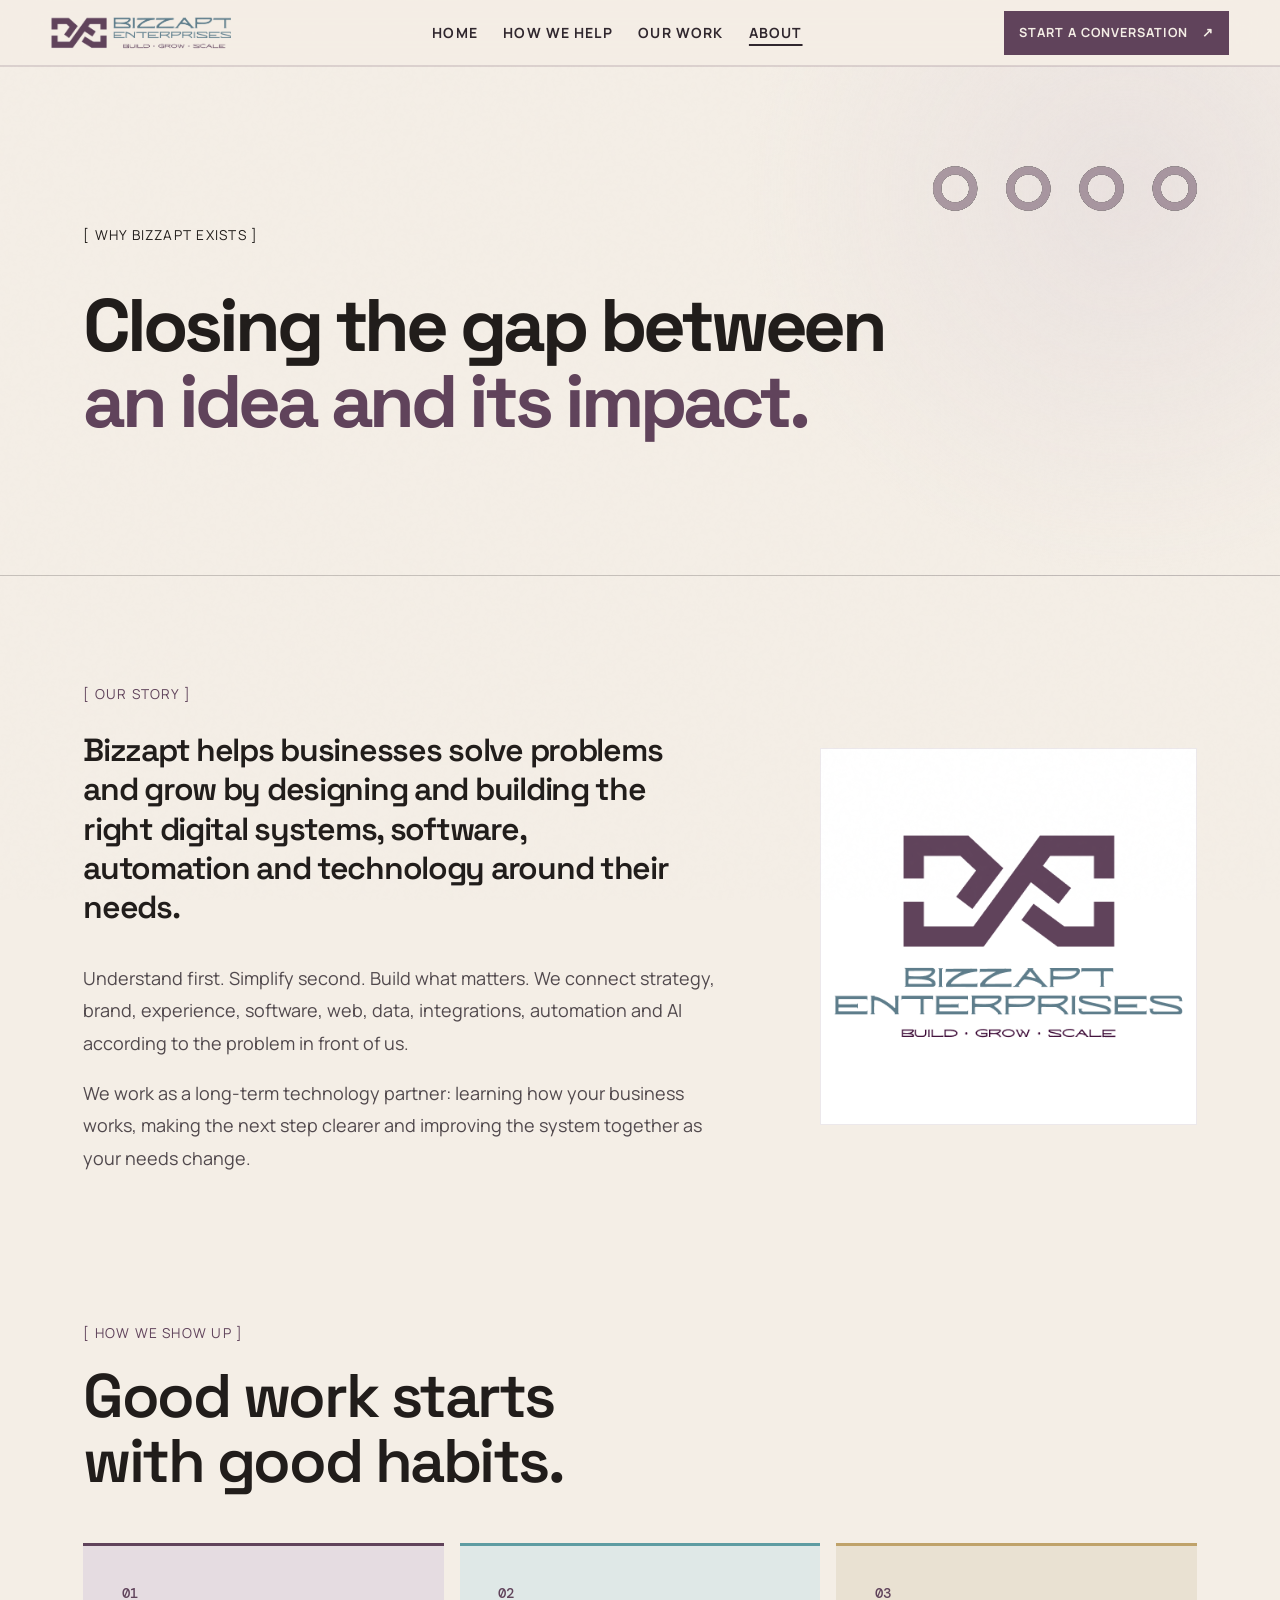
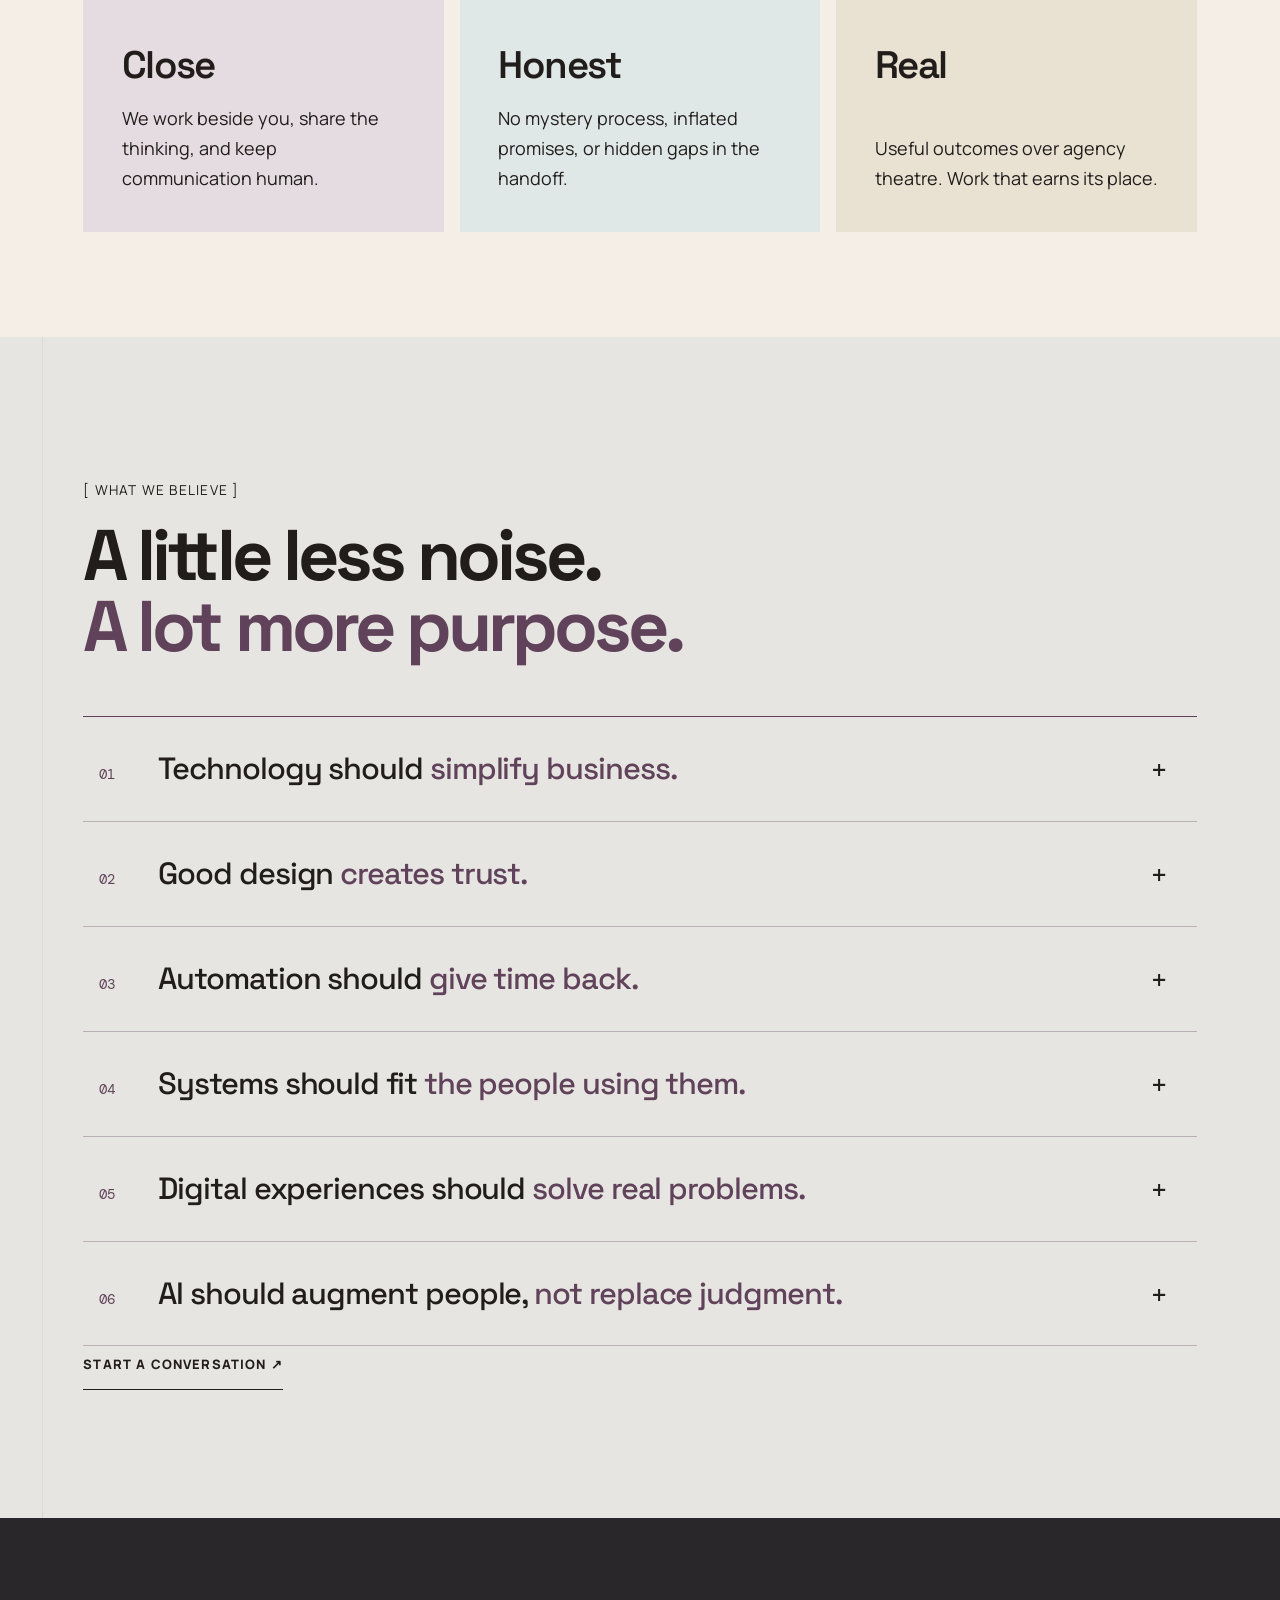
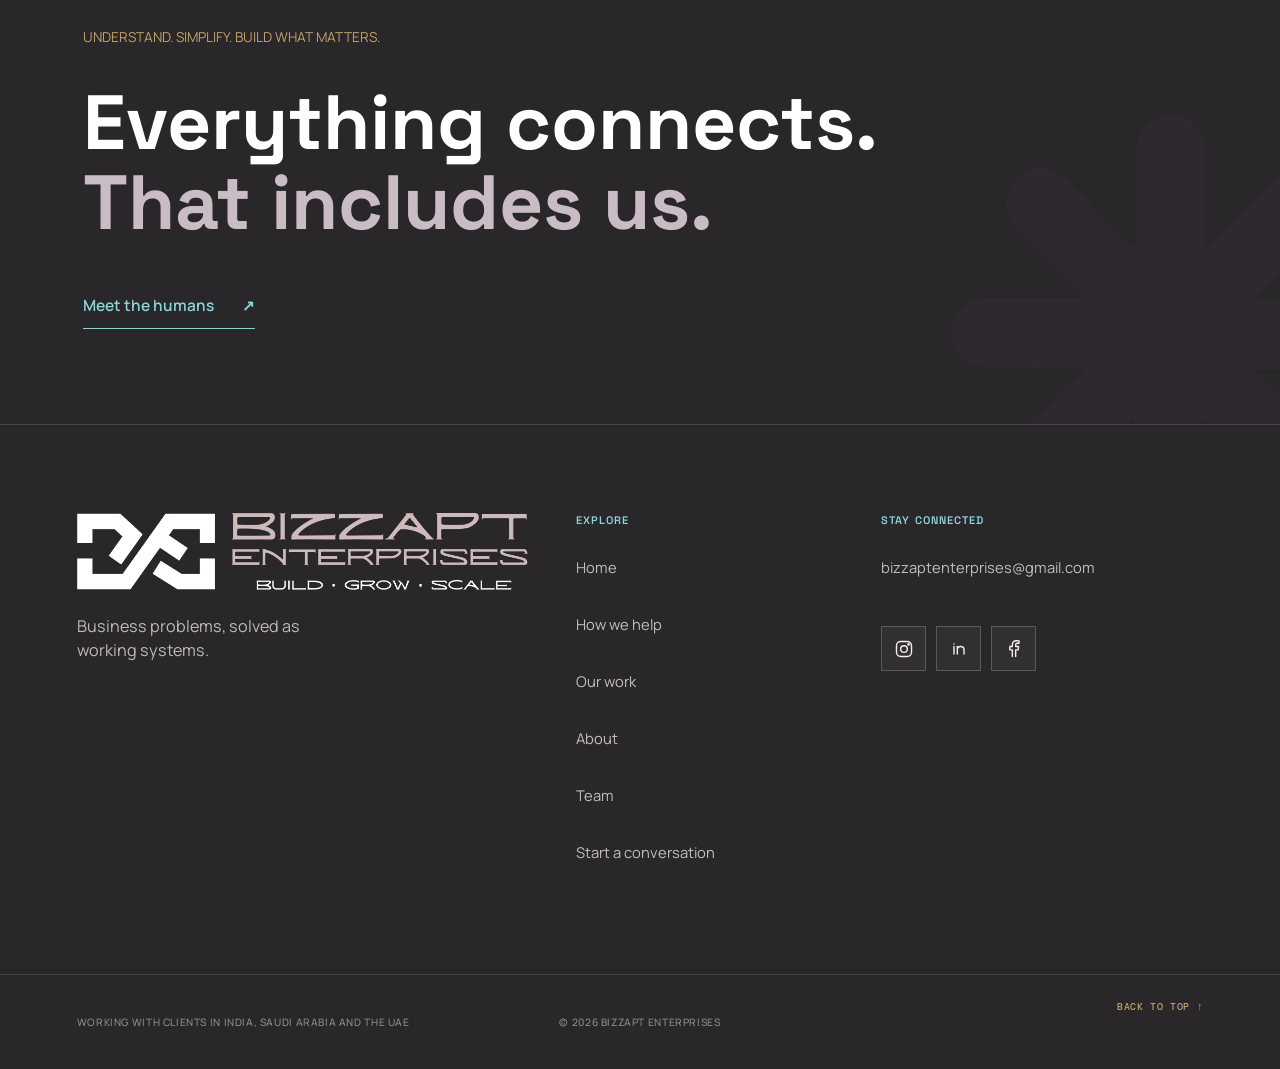
==== about.html @ 7d610899 "Update shared navigation footer and brand metadata" ====
<!DOCTYPE html>

<html lang="en">
<head>
<meta charset="utf-8"/>
<meta content="width=device-width, initial-scale=1" name="viewport"/>
<meta content="Learn why Bizzapt combines strategy, design, technology, and data to help ambitious businesses grow." name="description"/>
<meta content="#f4eee6" name="theme-color"/>
<title>About — Bizzapt</title>
<link href="assets/logo.svg" media="(prefers-color-scheme: light)" rel="icon" type="image/svg+xml"/>
<link href="assets/favicon-dark.png" media="(prefers-color-scheme: dark)" rel="icon" type="image/png"/>
<link href="https://fonts.googleapis.com" rel="preconnect"/>
<link crossorigin="" href="https://fonts.gstatic.com" rel="preconnect"/>
<link href="https://fonts.googleapis.com/css2?family=DM+Mono:wght@400;500&amp;family=Manrope:wght@400;500;600;700;800&amp;family=Space+Grotesk:wght@400;500;600;700&amp;display=swap" rel="stylesheet"/>
<link href="styles.css" rel="stylesheet"/>
<link href="connections.css?v=logo-spin-10" rel="stylesheet"/><meta content="Bizzapt" property="og:site_name"/><meta content="website" property="og:type"/><meta content="About — Bizzapt" property="og:title"/><meta content="Learn why Bizzapt combines strategy, design, technology, and data to help ambitious businesses grow." property="og:description"/><meta content="https://bizzapt-web.vercel.app/assets/bizzapt-social.png" property="og:image"/>
<meta content="1733" property="og:image:width"/>
<meta content="907" property="og:image:height"/>
<meta content="Bizzapt. Understand first. Simplify second. Build what matters." property="og:image:alt"/>
<meta content="summary_large_image" name="twitter:card"/>
<meta content="About — Bizzapt" name="twitter:title"/>
<meta content="Learn why Bizzapt combines strategy, design, technology, and data to help ambitious businesses grow." name="twitter:description"/>
<meta content="https://bizzapt-web.vercel.app/assets/bizzapt-social.png" name="twitter:image"/>
<link href="typography.css?v=1" rel="stylesheet"/><link rel="preload" as="image" href="assets/brand-logo-dark.png"/><link href="spacing.css?v=1" rel="stylesheet"/><link href="readability.css?v=1" rel="stylesheet"/><link href="about-refresh.css?v=3" rel="stylesheet"/></head>
<body class="inner-page connected-site"><a class="skip-link" href="#main-content">Skip to main content</a>
<div aria-hidden="true" class="noise"></div>
<header class="site-header">
<a aria-label="Bizzapt home" class="brand" href="index.html"><img alt="Bizzapt" class="brand-lockup" data-logo-light="assets/brand-logo-light-v2.png" data-logo-dark="assets/brand-logo-dark.png" decoding="async" height="90" src="assets/brand-logo-light-v2.png" width="525"/></a>
<button aria-controls="primary-navigation" aria-expanded="false" aria-label="Open navigation" class="menu-toggle" type="button">
      MENU
    </button>
<nav aria-label="Primary navigation" class="desktop-nav" id="primary-navigation">
<a href="index.html">Home</a><a href="services.html">How we help</a><a href="projects.html">Our work</a><a aria-current="page" class="active" href="about.html">About</a>
</nav>
<a class="nav-cta" href="index.html#contact">Start a conversation <span aria-hidden="true">↗</span></a>
</header>
<main id="main-content" tabindex="-1">
<section aria-labelledby="about-title" class="about-intro">
<p class="section-tag">[ WHY BIZZAPT EXISTS ]</p>
<h1 id="about-title">Closing the gap between<br/><em>an idea and its impact.</em></h1>
</section>
<section aria-label="Our story" class="about-story">
<div>
<p class="section-tag">[ OUR STORY ]</p>
<p class="lead">Bizzapt helps businesses solve problems and grow by designing and building the right digital systems, software, automation and technology around their needs.</p>
<p>Understand first. Simplify second. Build what matters. We connect strategy, brand, experience, software, web, data, integrations, automation and AI according to the problem in front of us.</p>
<p>We work as a long-term technology partner: learning how your business works, making the next step clearer and improving the system together as your needs change.</p>
</div>
<aside class="about-brand-card" aria-label="Bizzapt Enterprises brand">
<img alt="Bizzapt" decoding="async" height="500" loading="lazy" src="assets/about-full-logo-light.png" width="500"/>
</aside>
</section>
<section aria-labelledby="about-values-title" class="values-grid">
<header class="about-values-heading"><p class="section-tag">[ HOW WE SHOW UP ]</p><h2 id="about-values-title">Good work starts<br/>with good habits.</h2></header>
<article>
<span>01</span>
<h2>Close</h2>
<p>We work beside you, share the thinking, and keep communication human.</p>
</article>
<article>
<span>02</span>
<h2>Honest</h2>
<p>No mystery process, inflated promises, or hidden gaps in the handoff.</p>
</article>
<article>
<span>03</span>
<h2>Real</h2>
<p>Useful outcomes over agency theatre. Work that earns its place.</p>
</article>
</section>
<section aria-labelledby="philosophy-title" class="connected-section philosophy"><header><p class="section-tag">[ WHAT WE BELIEVE ]</p><h2 id="philosophy-title">A little less noise.<br/><em>A lot more purpose.</em></h2></header><div class="belief-list"><details class="belief"><summary><span>01</span><h3>Technology should <em>simplify business.</em></h3><b aria-hidden="true">+</b></summary><p>If it adds complexity without value, we question it.</p></details><details class="belief"><summary><span>02</span><h3>Good design <em>creates trust.</em></h3><b aria-hidden="true">+</b></summary><p>Clarity and care should show up wherever people meet your business.</p></details><details class="belief"><summary><span>03</span><h3>Automation should <em>give time back.</em></h3><b aria-hidden="true">+</b></summary><p>Remove repetitive work so people can focus on the work that needs them.</p></details><details class="belief"><summary><span>04</span><h3>Systems should fit <em>the people using them.</em></h3><b aria-hidden="true">+</b></summary><p>Build around the business, its constraints and how the team actually works.</p></details><details class="belief"><summary><span>05</span><h3>Digital experiences should <em>solve real problems.</em></h3><b aria-hidden="true">+</b></summary><p>Every screen and interaction needs a useful reason to exist.</p></details><details class="belief"><summary><span>06</span><h3>AI should augment people, <em>not replace judgment.</em></h3><b aria-hidden="true">+</b></summary><p>Use it where it helps, with clear boundaries and human oversight.</p></details></div><a class="text-link" href="index.html#contact">START A CONVERSATION ↗</a></section>
<section aria-labelledby="manifesto-title" class="about-manifesto" id="team">
<p>UNDERSTAND. SIMPLIFY. BUILD WHAT MATTERS.</p>
<h2 id="manifesto-title">Everything connects.<br/><em>That includes us.</em></h2>
<a href="team.html">Meet the humans <span aria-hidden="true">↗</span></a>
</section>
</main>
<footer class="site-footer">
<div class="footer-main">
<div class="footer-brand-block"><a aria-label="Bizzapt home" class="footer-logo" href="index.html"><img alt="Bizzapt" decoding="async" loading="lazy" src="assets/brand-logo-dark.png"/></a><p>Business problems, solved as working systems.</p></div>
<div class="footer-column"><h2>Explore</h2><a href="index.html">Home</a><a href="services.html">How we help</a><a href="projects.html">Our work</a><a href="about.html">About</a><a href="about.html#team">Team</a><a href="index.html#contact">Start a conversation</a></div>
<div class="footer-connect"><h2>Stay connected</h2><!-- TODO: Replace Gmail with the Bizzapt domain email when supplied. --><a class="footer-email" href="mailto:bizzaptenterprises@gmail.com">bizzaptenterprises@gmail.com</a><div aria-label="Bizzapt social profiles" class="social-links">
<a aria-label="Bizzapt on Instagram" href="https://www.instagram.com/bizzaptenterprises/" rel="noopener noreferrer" target="_blank"><svg viewBox="0 0 24 24"><rect height="18" rx="5" width="18" x="3" y="3"></rect><circle cx="12" cy="12" r="4"></circle><circle cx="17.5" cy="6.5" r=".8"></circle></svg></a>
<a aria-label="Bizzapt on LinkedIn" href="https://www.linkedin.com/in/bizzapt-enterprises" rel="noopener noreferrer" target="_blank"><svg viewBox="0 0 24 24"><path d="M6 9v9M6 6v.01M10 18v-5a4 4 0 0 1 8 0v5M10 9v9"></path></svg></a>
<a aria-label="Bizzapt on Facebook" href="https://www.facebook.com/profile.php?id=61592254697537" rel="noopener noreferrer" target="_blank"><svg viewBox="0 0 24 24"><path d="M14 21v-8h3l.5-4H14V7c0-1.2.4-2 2-2h2V2.3c-.7-.2-1.7-.3-3-.3-3 0-5 1.8-5 5v2H7v4h3v8"></path></svg></a>
</div></div>
</div>
<div class="footer-bottom"><p>Working with clients in India, Saudi Arabia and the UAE</p><p>© <span class="current-year">2026</span> Bizzapt Enterprises</p><a href="#main-content">BACK TO TOP ↑</a></div>
</footer>
<script src="script.js?v=editorial-2" type="module"></script>
<script src="connections.js" type="module"></script><script src="nav-glass.mjs?v=2" type="module"></script></body>
</html>
---- styles.css ----
:root{--ink:#211d1b;--paper:#f4eee6;--plum:#60435b;--rose:#c5b2b2;--blue:#5e7d8b;--acid:#d7e762;--orange:#e8653d;--line:rgba(33,29,27,.22);--display:'Playfair Display',Georgia,serif;--sans:'Manrope',Arial,sans-serif;--mono:'DM Mono',monospace}
*{box-sizing:border-box}html{scroll-behavior:smooth}body{margin:0;background:var(--paper);color:var(--ink);font-family:var(--sans);overflow-x:hidden}.noise{position:fixed;inset:0;z-index:99;pointer-events:none;opacity:.045;background-image:url("data:image/svg+xml,%3Csvg viewBox='0 0 180 180' xmlns='http://www.w3.org/2000/svg'%3E%3Cfilter id='n'%3E%3CfeTurbulence type='fractalNoise' baseFrequency='.8' numOctaves='3' stitchTiles='stitch'/%3E%3C/filter%3E%3Crect width='100%25' height='100%25' filter='url(%23n)' opacity='.65'/%3E%3C/svg%3E")}.site-header{height:82px;padding:0 clamp(20px,4vw,64px);display:flex;align-items:center;justify-content:space-between;border-bottom:1px solid var(--line);position:relative;z-index:20}.brand{display:flex;align-items:center;gap:11px;color:var(--ink);text-decoration:none;font-weight:800;letter-spacing:.12em;font-size:.78rem}.brand img{width:50px;height:34px;object-fit:contain}.desktop-nav{display:flex;gap:30px}.desktop-nav a{color:var(--ink);text-decoration:none;font-size:.78rem;font-weight:700;text-transform:uppercase;letter-spacing:.08em}.desktop-nav a:hover{text-decoration:underline;text-underline-offset:5px}.nav-cta{color:var(--paper);background:var(--ink);padding:12px 16px;text-decoration:none;text-transform:uppercase;font-size:.7rem;letter-spacing:.08em;font-weight:700}.nav-cta span{margin-left:14px}.hero{padding:clamp(52px,7vw,100px) clamp(20px,4vw,64px) clamp(64px,8vw,120px)}.hero-intro{display:grid;grid-template-columns:1.45fr .55fr;align-items:end;gap:40px;margin-bottom:52px}.kicker,.section-tag{font-family:var(--mono);font-size:.68rem;letter-spacing:.09em;text-transform:uppercase}.kicker{grid-column:1/-1;margin:0 0 -14px}.kicker span{display:inline-block;width:7px;height:7px;background:var(--orange);border-radius:50%;margin-right:8px}.hero h1,.section-head h2,.manifesto h2,.process h2,.contact h2{font-family:var(--display);font-size:clamp(3.7rem,8.3vw,9rem);line-height:.82;letter-spacing:-.055em;margin:0;font-weight:700}.hero h1 em,.section-head h2 em,.manifesto h2 em,.process h2 em,.contact h2 em{font-weight:700;color:var(--plum)}.hero-copy{max-width:410px;padding-bottom:5px}.hero-copy p{font-size:clamp(.95rem,1.25vw,1.15rem);line-height:1.65;margin:0 0 20px}.text-link{color:var(--ink);font-weight:800;text-transform:uppercase;letter-spacing:.09em;font-size:.72rem;text-decoration:none;border-bottom:1px solid;padding-bottom:6px}.text-link span{margin-left:14px}.collage-wrap{position:relative}.tap-note{text-align:right;font-family:var(--mono);font-size:.68rem;text-transform:uppercase;margin:0 0 10px}.tap-note span{margin-left:8px}.collage{position:relative;height:min(57vw,720px);min-height:520px;display:grid;grid-template-columns:repeat(3,1fr);grid-template-rows:repeat(2,1fr);gap:12px;perspective:1600px}.flip-card{appearance:none;border:0;padding:0;background:transparent;cursor:pointer;perspective:1300px;min-width:0}.flip-inner{display:block;position:relative;width:100%;height:100%;transform-style:preserve-3d;transition:transform .72s cubic-bezier(.2,.75,.2,1)}.flip-card.is-flipped .flip-inner{transform:rotateY(180deg)}.face{position:absolute;inset:0;backface-visibility:hidden;overflow:hidden;padding:clamp(18px,2vw,32px);display:flex;flex-direction:column;text-align:left;color:var(--paper);border-radius:3px}.front small,.back small{font-family:var(--mono);font-size:.67rem;letter-spacing:.1em}.front b{font-size:clamp(1.25rem,2.6vw,3rem);line-height:.92;letter-spacing:-.055em;margin-top:auto}.front i{font-family:var(--display);font-size:clamp(2rem,4vw,5rem);font-style:normal;position:absolute;right:8%;top:8%}.back{transform:rotateY(180deg);justify-content:flex-end;gap:14px;background:var(--ink)!important}.back strong{font-family:var(--display);font-size:clamp(1.45rem,2.4vw,2.8rem);line-height:1.05}.back span{font-family:var(--mono);font-size:.66rem;text-transform:uppercase;opacity:.7}.tile-one .front{background:var(--plum)}.tile-two .front{background:var(--orange);color:#211d1b}.tile-three .front{background:var(--blue)}.tile-four .front{background:var(--rose);color:#211d1b}.tile-five .front{background:var(--acid);color:#211d1b}.tile-six .front{background:#272622}.tile-one{clip-path:polygon(0 0,96% 4%,100% 92%,5% 100%)}.tile-two{clip-path:polygon(4% 3%,100% 0,95% 100%,0 93%)}.tile-three{clip-path:polygon(0 6%,96% 0,100% 100%,4% 94%)}.tile-four{clip-path:polygon(3% 0,100% 5%,94% 95%,0 100%)}.tile-five{clip-path:polygon(0 5%,95% 0,100% 93%,5% 100%)}.tile-six{clip-path:polygon(5% 0,100% 4%,95% 100%,0 94%)}.flip-card:focus-visible{outline:4px solid var(--ink);outline-offset:5px}.hero-mark{position:absolute;z-index:4;left:50%;top:50%;transform:translate(-50%,-50%) rotate(-2deg);width:42%;height:33%;background:var(--paper);display:grid;place-items:center;pointer-events:none;clip-path:polygon(3% 7%,96% 0,100% 90%,0 100%);box-shadow:0 12px 0 rgba(33,29,27,.12)}.hero-mark img{width:72%;height:72%;object-fit:contain;filter:drop-shadow(0 7px 0 rgba(96,67,91,.14))}.ticker{background:var(--plum);color:var(--paper);padding:14px 0;overflow:hidden;transform:rotate(-1.3deg) scale(1.02);position:relative;z-index:5}.ticker-track{display:flex;width:max-content;animation:ticker 25s linear infinite;font-family:var(--mono);font-size:.72rem;letter-spacing:.14em}.ticker-track span{padding-right:1em}@keyframes ticker{to{transform:translateX(-50%)}}.manifesto,.services,.process,.contact{padding:clamp(90px,11vw,170px) clamp(20px,4vw,64px)}.manifesto{display:grid;grid-template-columns:.3fr 1.45fr .5fr;gap:clamp(32px,5vw,90px);align-items:start}.manifesto h2,.section-head h2,.process h2,.contact h2{font-size:clamp(3rem,6.3vw,7rem);line-height:.92}.manifesto>div>p{font-size:clamp(1rem,1.5vw,1.35rem);line-height:1.65;max-width:700px;margin:34px 0 0 12%}.manifesto aside{background:var(--acid);padding:26px;transform:rotate(3deg);box-shadow:8px 8px 0 var(--ink)}.manifesto aside span{font-family:var(--mono);font-size:.62rem}.manifesto aside strong{display:block;font-family:var(--display);font-size:clamp(2rem,3vw,3.5rem);line-height:.9;margin:30px 0}.manifesto aside p{font-size:.8rem;line-height:1.5}.services{background:var(--ink);color:var(--paper)}.section-head{display:grid;grid-template-columns:1fr .38fr;gap:40px;align-items:end;margin-bottom:70px}.section-head h2 em{color:var(--rose)}.section-head>p{line-height:1.7;color:rgba(244,238,230,.72)}.service-list{border-top:1px solid rgba(244,238,230,.3)}.service-list a{display:grid;grid-template-columns:60px 1fr .8fr 40px;gap:24px;align-items:center;color:var(--paper);text-decoration:none;padding:28px 12px;border-bottom:1px solid rgba(244,238,230,.3);transition:background .25s,color .25s,padding .25s}.service-list a:hover{background:var(--acid);color:var(--ink);padding-left:24px}.service-list span,.service-list p{font-family:var(--mono);font-size:.68rem}.service-list h3{font-family:var(--display);font-size:clamp(1.6rem,3vw,3.2rem);margin:0}.service-list p{margin:0;text-transform:uppercase}.service-list b{font-size:1.5rem}.process{display:grid;grid-template-columns:1fr 1fr;gap:8vw}.process ol{list-style:none;margin:0;padding:0;border-top:1px solid var(--line)}.process li{display:grid;grid-template-columns:65px 1fr;gap:20px;padding:28px 0;border-bottom:1px solid var(--line)}.process li>span{font-family:var(--mono);font-size:.7rem}.process h3{font-family:var(--display);font-size:2rem;margin:0 0 6px}.process li p{margin:0;line-height:1.6;max-width:420px}.contact{background:var(--rose);position:relative;overflow:hidden;text-align:center}.contact .section-tag{margin-bottom:28px}.contact h2 em{color:var(--plum)}.contact>p:not(.section-tag){max-width:610px;margin:34px auto;font-size:1.1rem;line-height:1.7}.contact>a{display:inline-flex;gap:30px;align-items:center;color:var(--paper);background:var(--plum);padding:18px 22px;text-decoration:none;font-weight:700;font-size:clamp(.8rem,1.5vw,1.1rem)}.contact-sticker{position:absolute;right:6%;top:18%;background:var(--acid);border-radius:50%;width:130px;height:130px;display:grid;place-items:center;padding:22px;font-family:var(--mono);font-size:.67rem;line-height:1.5;transform:rotate(10deg);box-shadow:5px 7px 0 var(--ink)}.contact-sticker span{font-size:1.3rem}footer{padding:34px clamp(20px,4vw,64px);display:flex;align-items:center;justify-content:space-between;gap:20px;font-family:var(--mono);font-size:.65rem;text-transform:uppercase}.footer-brand{font-family:var(--sans)}
@media(max-width:850px){.desktop-nav{display:none}.hero-intro{grid-template-columns:1fr}.hero-copy{max-width:570px}.collage{height:830px;grid-template-columns:repeat(2,1fr);grid-template-rows:repeat(3,1fr)}.hero-mark{width:64%;height:21%}.manifesto{grid-template-columns:1fr}.manifesto>div>p{margin-left:0}.manifesto aside{max-width:330px;margin-left:auto}.section-head,.process{grid-template-columns:1fr}.section-head>p{max-width:580px}.contact-sticker{width:100px;height:100px;top:8%;right:-12px}footer{flex-wrap:wrap}}
@media(max-width:520px){.site-header{height:70px}.brand span{display:none}.nav-cta{font-size:.6rem}.hero{padding-top:46px}.hero h1{font-size:clamp(3.2rem,18vw,5rem)}.tap-note{text-align:left}.collage{height:720px;min-height:0;gap:7px}.face{padding:14px}.front b{font-size:1.2rem}.front i{font-size:2rem}.back{gap:8px}.back strong{font-size:1.12rem}.back span{font-size:.52rem}.hero-mark{width:70%;height:18%}.service-list a{grid-template-columns:34px 1fr 24px;gap:10px}.service-list a p{display:none}.manifesto aside{margin:0}.contact>a{font-size:.66rem;gap:12px}.contact-sticker{display:none}footer{align-items:flex-start;flex-direction:column}.footer-brand span{display:inline}}
@media(prefers-reduced-motion:reduce){html{scroll-behavior:auto}.ticker-track{animation:none}.flip-inner{transition:none}}

/* The six fronts are one continuous, exact Bizzapt mark. */
.hero-mark{display:none}
.front{background-color:#fff!important;background-image:url('assets/logo.svg')!important;background-repeat:no-repeat!important;background-size:300% 200%!important;color:transparent!important}
.tile-one .front{background-position:0 0!important}.tile-two .front{background-position:50% 0!important}.tile-three .front{background-position:100% 0!important}.tile-four .front{background-position:0 100%!important}.tile-five .front{background-position:50% 100%!important}.tile-six .front{background-position:100% 100%!important}
@media(max-width:850px){.front{background-size:200% 300%!important}.tile-one .front{background-position:0 0!important}.tile-two .front{background-position:100% 0!important}.tile-three .front{background-position:0 50%!important}.tile-four .front{background-position:100% 50%!important}.tile-five .front{background-position:0 100%!important}.tile-six .front{background-position:100% 100%!important}}

/* Clean, uniform card grid. */
.collage{gap:14px;align-items:stretch}
.flip-card{clip-path:none!important;width:100%;height:100%;border-radius:16px;overflow:hidden;box-shadow:0 8px 24px rgba(33,29,27,.12)}
.flip-inner,.face{border-radius:16px}
.flip-card:hover{transform:translateY(-3px)}
.flip-card{transition:transform .22s ease,box-shadow .22s ease}
.flip-card:hover{box-shadow:0 14px 32px rgba(33,29,27,.17)}
@media(max-width:520px){.collage{gap:9px}.flip-card,.flip-inner,.face{border-radius:10px}}

/* Brand-guideline color stories for the card reveals. */
.back{padding:clamp(20px,2.2vw,36px);justify-content:flex-start!important;gap:0!important}
.back small{display:block;margin-bottom:auto;font-size:clamp(.5rem,.58vw,.62rem);font-weight:500;line-height:1.35}
.back strong{display:block;max-width:94%;font-size:clamp(1.15rem,1.8vw,2.05rem);line-height:1.02;letter-spacing:-.025em}
.back p{max-width:94%;margin:9px 0 14px;font-size:clamp(.63rem,.78vw,.78rem);line-height:1.45}
.back>span:last-child{margin-top:0;font-size:clamp(.48rem,.56vw,.6rem);font-weight:500;line-height:1.35;letter-spacing:.035em}
.tile-one .back{background:#a98ca0!important;color:#1a1a1a}
.tile-two .back{background:#8dd4d9!important;color:#1a1a1a}
.tile-three .back{background:#bfa26a!important;color:#1a1a1a}
.tile-four .back{background:#1a1a1a!important;color:#fff}
.tile-five .back{background:#d7d7d7!important;color:#1a1a1a}
.tile-six .back{background:linear-gradient(135deg,#a98ca0 0%,#a98ca0 52%,#bfa26a 52%,#bfa26a 100%)!important;color:#1a1a1a}
@media(max-width:850px){.back strong{font-size:clamp(1.05rem,2.8vw,1.6rem)}.back p{font-size:.66rem;margin:8px 0 11px}}
@media(max-width:520px){.back{padding:15px}.back small{font-size:.46rem}.back strong{font-size:1rem;line-height:1}.back p{font-size:.53rem;line-height:1.35;margin:6px 0 8px}.back>span:last-child{font-size:.42rem}}

/* Nine-card fact wall with the logo held in the true center. */
.collage{height:min(76vw,900px);min-height:720px;grid-template-columns:repeat(3,1fr);grid-template-rows:repeat(3,1fr)}
.front{background-image:none!important;background-size:auto!important;background-position:center!important;padding:clamp(20px,2.2vw,34px);color:#1a1a1a!important}
.fact-front{justify-content:flex-start;background:#fff!important}
.fact-front small{font-family:var(--mono);font-size:.62rem;letter-spacing:.1em;margin-bottom:auto}
.fact-front strong{font-family:var(--display);font-size:clamp(1.5rem,2.45vw,2.9rem);line-height:1;letter-spacing:-.035em;max-width:94%}
.fact-front>span{font-family:var(--mono);font-size:.58rem;letter-spacing:.06em;margin-top:18px}
.tile-one .fact-front,.tile-eight .fact-front{background:#d7d7d7!important}
.tile-two .fact-front,.tile-seven .fact-front{background:#c5b2b2!important}
.tile-three .fact-front{background:#8dd4d9!important}
.tile-four .fact-front,.tile-nine .fact-front{background:#f7f4ef!important}
.tile-six .fact-front{background:#bfa26a!important}
.logo-front{display:flex!important;align-items:center!important;justify-content:center!important;background:#000!important;padding:0!important}
.logo-front img{display:block;width:100%;height:100%;max-height:none;object-fit:contain;object-position:center;margin:0!important;transform:none!important}
.tile-seven .back{background:#8dd4d9!important;color:#1a1a1a}
.tile-eight .back{background:#a98ca0!important;color:#1a1a1a}
.tile-nine .back{background:#bfa26a!important;color:#1a1a1a}
@media(max-width:850px){.collage{height:860px;min-height:0;grid-template-columns:repeat(3,1fr);grid-template-rows:repeat(3,1fr)}.front{background-size:auto!important}.fact-front strong{font-size:clamp(1.1rem,3.2vw,1.75rem)}.fact-front>span{font-size:.48rem}.logo-front img{width:100%;height:100%;max-height:none;transform:none!important}}
@media(max-width:520px){.collage{height:720px}.fact-front{padding:13px}.fact-front small{font-size:.43rem}.fact-front strong{font-size:.92rem}.fact-front>span{font-size:.38rem;margin-top:10px}.logo-front img{width:100%;height:100%;max-height:none;transform:none!important}}

/* Expanded site system */
.menu-toggle{display:none;border:0;background:none;font:500 .65rem var(--mono);letter-spacing:.1em}.desktop-nav a.active{color:var(--plum);text-decoration:underline;text-underline-offset:6px}.work-collage,.partners{padding:clamp(90px,10vw,150px) clamp(20px,4vw,64px)}.work-collage header{display:flex;justify-content:space-between;align-items:start;gap:30px;margin-bottom:50px}.work-collage h2,.page-hero h1,.world-copy h2,.projects-intro h1,.team-intro h1,.about-intro h1{font-family:var(--display);font-size:clamp(3rem,6.4vw,7rem);line-height:.9;letter-spacing:-.05em;margin:0}.work-collage h2 em,.page-hero h1 em,.projects-intro h1 em,.team-intro h1 em,.about-intro h1 em{color:var(--plum)}.mini-collage{display:grid;grid-template-columns:1.15fr .85fr 1fr;grid-template-rows:280px 240px;gap:14px}.mc{padding:24px;color:var(--ink);text-decoration:none;border-radius:14px;display:flex;flex-direction:column;overflow:hidden;position:relative;transition:transform .25s}.mc:hover{transform:translateY(-5px)}.mc>span{font:500 .62rem var(--mono);letter-spacing:.08em}.mc>small{font:500 .68rem var(--mono);margin-top:auto}.mc-brand{grid-row:span 2;background:var(--plum);color:#fff}.mc-brand b{font-size:clamp(5rem,11vw,11rem);line-height:.65;letter-spacing:-.12em;margin:auto 0}.mc-data{background:#8dd4d9}.data-orbit{margin:auto;font:700 5rem var(--display);width:130px;height:130px;border:1px solid;border-radius:50%;display:grid;place-items:center;box-shadow:0 0 0 14px rgba(255,255,255,.2),0 0 0 28px rgba(255,255,255,.12)}.mc-web{grid-row:span 2;background:#d7d7d7}.browser-mini{background:#fff;border:1px solid;padding:18px;margin:30px 0;height:280px}.browser-mini i{display:inline-block;width:7px;height:7px;background:var(--rose);border-radius:50%;margin-right:4px}.browser-mini strong{display:block;font:700 3rem/1 var(--display);margin-top:55px}.mc-ui{background:#bfa26a}.phone-mini{width:140px;height:180px;background:#1a1a1a;color:#fff;border-radius:22px;margin:18px auto -55px;padding:16px;text-align:center}.phone-mini i{display:block;background:#444;width:40px;height:5px;border-radius:5px;margin:auto}.phone-mini strong{display:block;font:700 2rem var(--display);margin:38px 0 20px}.phone-mini small{font-size:.6rem}.partners{border-top:1px solid var(--line)}.partner-group{display:grid;grid-template-columns:240px 1fr;border-bottom:1px solid var(--line);padding:30px 0;align-items:start}.partner-group>span{font:500 .65rem var(--mono);letter-spacing:.09em}.partner-group p{font:700 clamp(1.6rem,3vw,3.4rem)/1.3 var(--display);margin:0}.partner-group i{color:var(--plum);font-style:normal;margin:0 .18em}
@media(max-width:900px){.site-header{flex-wrap:wrap}.menu-toggle{display:block;margin-left:auto}.desktop-nav{display:none;position:absolute;top:70px;left:0;right:0;background:var(--paper);padding:24px;flex-direction:column;border-bottom:1px solid var(--line)}.desktop-nav.is-open{display:flex}.nav-cta{margin-left:10px}.mini-collage{grid-template-columns:1fr 1fr}.mc-brand,.mc-web{grid-row:auto}.work-collage header{display:block}.work-collage header .section-tag{margin-bottom:20px}.partner-group{grid-template-columns:1fr;gap:16px}}
@media(max-width:560px){.nav-cta{padding:10px;font-size:.52rem}.mini-collage{grid-template-columns:1fr;grid-template-rows:none}.mc{min-height:260px}.mc-brand,.mc-web{min-height:330px}.partner-group p{font-size:1.6rem}}

/* Inner pages */
.page-hero,.projects-intro,.team-intro,.about-intro{padding:clamp(80px,10vw,150px) clamp(20px,4vw,64px) clamp(60px,8vw,110px)}.page-hero>p:last-child,.projects-intro>p:last-child,.team-intro>p:last-child{max-width:630px;font-size:1.05rem;line-height:1.7;margin:32px 0 0 auto}.service-studio{padding:0 clamp(20px,4vw,64px) 120px}.service-tabs{display:grid;grid-template-columns:repeat(4,1fr);border:1px solid var(--line);position:sticky;top:0;z-index:10;background:var(--paper)}.service-tabs button{border:0;border-right:1px solid var(--line);background:transparent;padding:19px;font:600 .7rem var(--mono);text-transform:uppercase;cursor:pointer}.service-tabs button:last-child{border:0}.service-tabs button.active{background:var(--ink);color:#fff}.service-world{display:none;grid-template-columns:.75fr 1.25fr;gap:7vw;min-height:720px;padding:clamp(55px,7vw,100px);border:1px solid var(--line);border-top:0}.service-world.active{display:grid}.world-copy>p:not(.section-tag){font-size:1rem;line-height:1.7;max-width:540px}.world-copy ul{list-style:none;padding:0;margin:35px 0 0;border-top:1px solid currentColor}.world-copy li{padding:12px 0;border-bottom:1px solid currentColor;font:500 .7rem var(--mono);text-transform:uppercase}.brand-world{background:#c5b2b2}.brand-board{display:grid;grid-template-columns:repeat(3,1fr);grid-template-rows:1.2fr .55fr .9fr;gap:12px;position:relative}.brand-board>div{padding:18px;background:#fff;display:flex;align-items:flex-end;font:500 .6rem var(--mono)}.bb-logo{grid-column:span 3;align-items:center!important;justify-content:center}.bb-logo img{width:48%}.swatch.s1{background:#60435b;color:#fff}.swatch.s2{background:#8dd4d9}.swatch.s3{background:#bfa26a}.type-card{grid-column:span 2;font:700 5rem/1 var(--display)!important;display:block!important}.type-card small{font:500 .6rem var(--mono)}.sticker{background:#1a1a1a!important;color:#fff!important;border-radius:50%;justify-content:center;text-align:center;transform:rotate(8deg)}.data-world{background:#0d252c;color:#fff}.aura-console{border:1px solid #8dd4d9;padding:26px;display:flex;flex-direction:column;background:radial-gradient(circle at 50% 45%,rgba(141,212,217,.26),transparent 42%)}.console-head{display:flex;justify-content:space-between;font:500 .65rem var(--mono)}.console-head i{color:#8dd4d9;font-style:normal}.aura-core{width:190px;height:190px;border:1px solid #8dd4d9;border-radius:50%;display:grid;place-items:center;margin:auto;font:700 6rem var(--display);position:relative}.aura-core:before,.aura-core:after{content:"";position:absolute;border:1px solid rgba(141,212,217,.4);border-radius:50%;inset:-25px}.aura-core:after{inset:-50px}.console-msg{font:500 clamp(1.2rem,2vw,2rem)/1.3 var(--display);max-width:560px}.metric-row{display:flex;gap:50px;margin-top:35px}.metric-row b{font:700 2rem var(--display)}.metric-row small{display:block;font:400 .55rem var(--mono);text-transform:uppercase}.design-world{background:#d7d7d7}.figma-board{position:relative;background-image:linear-gradient(var(--line) 1px,transparent 1px),linear-gradient(90deg,var(--line) 1px,transparent 1px);background-size:32px 32px;min-height:530px}.wireframe{position:absolute;width:70%;height:52%;background:#fff;border:1px solid;left:5%;top:8%;padding:18px}.wireframe i{display:inline-block;width:8px;height:8px;background:#c5b2b2;border-radius:50%}.wireframe strong{display:block;font:700 3rem var(--display);margin-top:90px}.mobile-ui{position:absolute;width:210px;height:390px;background:#60435b;color:#fff;right:5%;bottom:3%;border-radius:28px;padding:24px;box-shadow:10px 12px 0 #bfa26a}.mobile-ui span{font:.55rem var(--mono)}.mobile-ui b{display:block;font:700 2.2rem/1 var(--display);margin:70px 0}.mobile-ui button{border:0;background:#8dd4d9;padding:12px}.cursor-tag{position:absolute;left:8%;bottom:12%;background:#1a1a1a;color:#fff;padding:10px;font:.55rem var(--mono)}.dev-world{background:#1a1a1a;color:#fff}.dev-stack{display:flex;flex-direction:column;gap:22px}.code-window{border:1px solid #666;background:#111}.code-window>span{display:block;border-bottom:1px solid #555;padding:14px;color:#a98ca0;font:.6rem var(--mono)}.code-window pre{padding:30px;white-space:pre-wrap;color:#8dd4d9;font:500 1rem/1.8 var(--mono)}.tech-cloud{display:flex;flex-wrap:wrap;gap:8px}.tech-cloud b{padding:11px 14px;border:1px solid #777;font:.55rem var(--mono)}.dev-stack>a{background:#bfa26a;color:#1a1a1a;text-decoration:none;padding:18px;font:600 .65rem var(--mono);text-align:center;margin-top:auto}.compact-contact{padding-block:90px}.projects-intro,.team-intro,.about-intro{border-bottom:1px solid var(--line)}.project-gallery{padding:clamp(60px,8vw,110px) clamp(20px,4vw,64px);display:grid;grid-template-columns:1fr 1fr;gap:70px 22px}.project-card:nth-child(even){margin-top:100px}.project-visual{height:520px;padding:28px;display:flex;flex-direction:column;overflow:hidden}.project-visual>span,.project-visual>i{font:500 .6rem var(--mono);font-style:normal}.project-visual>i{margin-top:auto}.aura-v{background:#0d252c;color:#8dd4d9}.aura-v b{margin:auto;text-align:center;font:700 12rem var(--display);text-shadow:0 0 50px #8dd4d9}.watania-v{background:#bfa26a}.watania-v strong{margin:auto 0;font:700 clamp(3rem,6vw,6rem)/.85 var(--display)}.digits-v{background:#a98ca0}.digits-v b{margin:auto;font:700 10rem var(--display);transform:rotate(-8deg)}.bizz-v{background:#fff;justify-content:center}.bizz-v img{width:70%;margin:auto}.project-meta{padding:22px 8px}.project-meta>span{font:500 .6rem var(--mono)}.project-meta h2{font:700 2.7rem var(--display);margin:12px 0}.project-meta p{line-height:1.65;max-width:520px}.project-meta a{color:var(--ink);font:600 .65rem var(--mono)}.project-note{padding:100px 4vw;background:var(--plum);color:#fff}.project-note h2,.team-note h2,.about-manifesto h2{font:700 clamp(3rem,6vw,6rem)/.9 var(--display);margin:20px 0}.project-note h2 em,.about-manifesto h2 em{color:#c5b2b2}.team-grid{padding:80px 4vw 130px;display:grid;grid-template-columns:repeat(3,1fr);gap:18px}.person-card{border:1px solid var(--line);background:#fff}.portrait-placeholder{height:470px;background:#bfa26a;padding:25px;display:flex;flex-direction:column;justify-content:space-between}.portrait-placeholder.rose{background:#a98ca0}.portrait-placeholder.cyan{background:#8dd4d9}.portrait-placeholder span{font:.6rem var(--mono)}.portrait-placeholder i{font:italic 8rem/.75 var(--display);align-self:flex-end}.person-card>div:last-child{padding:25px}.person-card>div>span{font:500 .58rem var(--mono)}.person-card h2{font:700 2rem var(--display);margin:12px 0}.person-card p{line-height:1.6;font-size:.9rem}.person-card a{color:var(--ink);font:600 .6rem var(--mono)}.team-note{padding:90px 4vw;background:#d7d7d7}.team-note>span{font:.6rem var(--mono)}.about-story{padding:90px 4vw;display:grid;grid-template-columns:1fr .65fr;gap:10vw;align-items:center}.about-story .lead{font:700 clamp(2rem,4vw,4rem)/1.05 var(--display)}.about-story p:not(.lead){line-height:1.7;max-width:700px}.about-story aside{background:#fff;padding:60px;min-height:440px;display:flex;flex-direction:column;justify-content:space-between}.about-story aside img{width:75%}.about-story aside span{font:700 3rem/1 var(--display);color:var(--plum)}.values-grid{display:grid;grid-template-columns:repeat(3,1fr);padding:0 4vw 120px}.values-grid article{padding:35px;border:1px solid var(--line)}.values-grid article:nth-child(2){background:#c5b2b2}.values-grid article:nth-child(3){background:#5e7d8b;color:#fff}.values-grid span{font:.6rem var(--mono)}.values-grid h2{font:700 3rem var(--display);margin:50px 0 15px}.about-manifesto{padding:100px 4vw;background:#1a1a1a;color:#fff}.about-manifesto>p{font:.6rem var(--mono)}.about-manifesto>a{color:#8dd4d9;font:600 .65rem var(--mono)}
@media(max-width:900px){.service-tabs{grid-template-columns:1fr 1fr}.service-tabs button{border-bottom:1px solid var(--line)}.service-world{grid-template-columns:1fr;padding:45px 24px}.brand-board,.figma-board,.aura-console{min-height:520px}.project-gallery{grid-template-columns:1fr}.project-card:nth-child(even){margin-top:0}.team-grid{grid-template-columns:1fr 1fr}.about-story{grid-template-columns:1fr}.values-grid{grid-template-columns:1fr}}
@media(max-width:560px){.service-tabs{position:relative}.service-world{padding:35px 18px}.brand-board{grid-template-rows:200px 100px 180px}.aura-core{width:130px;height:130px}.figma-board{min-height:430px}.mobile-ui{width:160px;height:320px}.project-visual{height:390px}.team-grid{grid-template-columns:1fr}.portrait-placeholder{height:390px}.about-story aside{padding:35px;min-height:330px}}

/* Compact home opening with animated brand geometry. */
.site-header{height:66px;background:rgba(244,238,230,.88);backdrop-filter:blur(16px)}
.site-header .brand img{width:43px;height:29px}.site-header .nav-cta{padding:10px 14px}.hero{position:relative;padding-top:clamp(38px,5vw,68px);overflow:hidden}.hero-intro{position:relative;z-index:2;grid-template-columns:1.25fr .55fr;margin-bottom:34px}.hero h1{font-size:clamp(3.5rem,6.8vw,7.1rem);line-height:.84}.hero-ambient{position:absolute;inset:0 0 auto 0;height:min(48vw,570px);pointer-events:none;overflow:hidden;z-index:0}.ambient-ring{position:absolute;width:clamp(240px,34vw,520px);aspect-ratio:1;border:1px solid rgba(96,67,91,.28);border-radius:50%;right:-6%;top:-20%;animation:ambientSpin 24s linear infinite}.ambient-ring:before,.ambient-ring:after{content:"";position:absolute;border:1px solid rgba(94,125,139,.2);border-radius:50%;inset:12%}.ambient-ring:after{inset:27%}.ambient-cut{position:absolute;width:170px;height:38px;background:#a98ca0;opacity:.34;transform:rotate(-42deg);animation:ambientFloat 9s ease-in-out infinite alternate}.cut-a{left:42%;top:18%}.cut-b{left:62%;top:52%;background:#8dd4d9;animation-delay:-3s}.hero-ambient>span{position:absolute;right:9%;bottom:8%;font:500 .58rem var(--mono);letter-spacing:.22em;color:rgba(33,29,27,.35);transform:rotate(90deg);transform-origin:right bottom}.hero-intro:after{content:"";position:absolute;width:80px;height:80px;border:1px solid var(--plum);left:54%;bottom:3%;transform:rotate(12deg);opacity:.2;animation:ambientFloat 7s ease-in-out infinite alternate-reverse}@keyframes ambientSpin{to{transform:rotate(360deg)}}@keyframes ambientFloat{to{transform:translate(30px,-22px) rotate(-34deg)}}.collage-wrap{position:relative;z-index:2}.hero-copy{background:rgba(244,238,230,.72);backdrop-filter:blur(8px);padding:18px;border-left:2px solid var(--plum)}
@media(max-width:850px){.site-header{height:62px}.desktop-nav{top:62px}.hero-intro{grid-template-columns:1fr}.hero h1{font-size:clamp(3.4rem,13vw,6rem)}.hero-ambient{height:520px}.ambient-ring{right:-25%;top:5%}.hero-intro:after{left:auto;right:7%;bottom:14%}}
@media(max-width:520px){.site-header{height:58px;padding-inline:16px}.desktop-nav{top:58px}.site-header .brand img{width:38px}.hero{padding-top:32px}.hero h1{font-size:clamp(3rem,16vw,4.4rem)}.hero-copy{padding:14px}.ambient-cut{width:100px;height:25px}.hero-ambient>span{display:none}}
@media(prefers-reduced-motion:reduce){.ambient-ring,.ambient-cut,.hero-intro:after{animation:none}}

/* Clean home service collages */
.services{padding:clamp(80px,9vw,130px) clamp(20px,4vw,64px)}.clean-service-head{display:grid;grid-template-columns:1fr minmax(260px,430px);gap:50px;align-items:end;margin-bottom:52px}.clean-service-head h2{font:700 clamp(2.8rem,5.4vw,5.8rem)/.92 var(--display);letter-spacing:-.05em;margin:0}.clean-service-head h2 em{color:var(--rose)}.clean-service-head>p{color:rgba(244,238,230,.72);line-height:1.7;margin:0}.service-collage-grid{display:grid;grid-template-columns:1fr 1fr;gap:18px}.service-collage-card{display:grid;grid-template-columns:.92fr 1.08fr;min-height:370px;background:#f4eee6;color:var(--ink);text-decoration:none;border-radius:14px;overflow:hidden;transition:transform .25s,box-shadow .25s}.service-collage-card:hover{transform:translateY(-5px);box-shadow:0 18px 45px rgba(0,0,0,.25)}.sc-visual{position:relative;overflow:hidden;min-height:100%;padding:22px}.sc-content{padding:30px;display:flex;flex-direction:column}.sc-content>span,.sc-content strong{font:500 .58rem var(--mono);letter-spacing:.07em}.sc-content h3{font:700 clamp(1.7rem,2.5vw,2.8rem)/1 var(--display);letter-spacing:-.03em;margin:45px 0 16px}.sc-content p{font-size:.82rem;line-height:1.65;margin:0 0 30px}.sc-content strong{margin-top:auto;color:var(--plum)}.brand-visual{background:#c5b2b2}.mini-logo{position:absolute;background:#fff;width:72%;height:34%;left:14%;top:15%;display:grid;place-items:center;transform:rotate(-4deg);box-shadow:7px 8px 0 #60435b}.mini-logo img{width:72%}.brand-chip{position:absolute;width:62px;height:62px;border-radius:50%;bottom:18%;left:12%;background:#8dd4d9}.brand-chip.chip-two{left:36%;background:#bfa26a}.brand-visual>b{position:absolute;right:9%;bottom:8%;font:700 5rem var(--display);color:#60435b}.data-visual{background:#0d252c;color:#8dd4d9}.data-visual>span,.data-visual>small{font:500 .53rem var(--mono)}.data-visual>b{width:115px;height:115px;border:1px solid;border-radius:50%;display:grid;place-items:center;margin:48px auto 28px;font:700 4.5rem var(--display);box-shadow:0 0 0 13px rgba(141,212,217,.12)}.data-bars{display:flex;align-items:end;gap:7px;height:55px}.data-bars i{display:block;width:18%;height:32%;background:#8dd4d9}.data-bars i:nth-child(2){height:70%}.data-bars i:nth-child(3){height:48%}.data-bars i:nth-child(4){height:94%}.data-visual>small{position:absolute;bottom:18px}.design-visual{background:#d7d7d7;background-image:linear-gradient(rgba(26,26,26,.1) 1px,transparent 1px),linear-gradient(90deg,rgba(26,26,26,.1) 1px,transparent 1px);background-size:24px 24px}.ui-window{width:82%;height:62%;background:#fff;border:1px solid;padding:14px}.ui-window>i{display:inline-block;width:6px;height:6px;background:#a98ca0;border-radius:50%}.ui-window b{display:block;font:700 1.8rem/1 var(--display);margin-top:38px}.ui-phone{position:absolute;width:90px;height:175px;background:#60435b;color:#fff;border-radius:14px;right:9%;bottom:10%;padding:12px;box-shadow:5px 6px 0 #bfa26a}.ui-phone span{font:.42rem var(--mono)}.ui-phone i{display:block;height:38px;background:#c5b2b2;margin-top:22px}.ui-phone i+i{height:22px;margin-top:7px;background:#8dd4d9}.design-visual>small{position:absolute;left:20px;bottom:15px;font:.48rem var(--mono)}.dev-visual{background:#111;color:#8dd4d9;border:1px solid #555}.dev-visual>span{font:.48rem var(--mono);color:#a98ca0}.dev-visual code{display:block;font:500 .82rem/1.8 var(--mono);margin:65px 0 40px}.dev-visual>div{display:flex;flex-wrap:wrap;gap:6px}.dev-visual i{border:1px solid #666;padding:7px;font:normal .48rem var(--mono);color:#fff}
@media(max-width:1000px){.service-collage-card{grid-template-columns:1fr;min-height:620px}.sc-visual{min-height:330px}.sc-content{min-height:280px}}
@media(max-width:760px){.clean-service-head{grid-template-columns:1fr}.service-collage-grid{grid-template-columns:1fr}.service-collage-card{grid-template-columns:1fr 1fr;min-height:370px}.sc-visual{min-height:100%}.sc-content{min-height:0}}
@media(max-width:540px){.service-collage-card{grid-template-columns:1fr;min-height:570px}.sc-visual{min-height:300px}.sc-content{min-height:270px;padding:24px}.sc-content h3{margin-top:28px}}

/* Stacked service folders — intentionally brief on Home. */
.folder-head{margin-bottom:70px}.service-folders{max-width:1180px;margin:0 auto;padding-top:46px}.service-folder{position:relative;display:block;height:190px;margin-top:-38px;padding:54px clamp(24px,4vw,58px) 28px;color:var(--ink);text-decoration:none;border-radius:22px 22px 0 0;box-shadow:0 -8px 24px rgba(0,0,0,.08);transition:transform .28s ease,height .28s ease}.service-folder:first-child{margin-top:0}.service-folder:last-child{border-radius:22px;box-shadow:0 -8px 24px rgba(0,0,0,.12)}.service-folder:hover{transform:translateY(-10px);z-index:5}.folder-tab{position:absolute;top:-42px;height:48px;min-width:190px;padding:16px 28px 12px;border-radius:22px 22px 0 0;font:600 .65rem var(--mono);letter-spacing:.09em;text-align:center}.service-folder:nth-child(odd) .folder-tab{left:8%}.service-folder:nth-child(even) .folder-tab{right:8%}.service-folder>div{display:grid;grid-template-columns:140px 1fr auto;align-items:end;gap:25px}.service-folder small,.service-folder b{font:500 .58rem var(--mono);letter-spacing:.07em}.service-folder h3{font:700 clamp(1.8rem,3.6vw,4rem)/.95 var(--display);letter-spacing:-.04em;margin:0}.folder-brand,.folder-brand .folder-tab{background:#a98ca0}.folder-data,.folder-data .folder-tab{background:#8dd4d9}.folder-design,.folder-design .folder-tab{background:#d7d7d7}.folder-dev,.folder-dev .folder-tab{background:#bfa26a}
@media(max-width:720px){.service-folders{padding-top:36px}.service-folder{height:165px;padding-top:48px}.service-folder>div{grid-template-columns:1fr auto}.service-folder small{display:none}.folder-tab{min-width:150px;height:42px;top:-36px;padding:13px 20px 10px}.service-folder h3{font-size:clamp(1.45rem,6vw,2.5rem)}}
@media(max-width:480px){.service-folder{height:145px;margin-top:-25px;padding:42px 18px 22px;border-radius:16px 16px 0 0}.service-folder>div{display:block}.service-folder b{display:block;margin-top:16px}.folder-tab{min-width:125px;font-size:.52rem}.service-folder:nth-child(odd) .folder-tab{left:5%}.service-folder:nth-child(even) .folder-tab{right:5%}}

/* Folder opening interaction */
.service-folder{padding:0;height:190px;overflow:visible}.folder-summary{position:relative;width:100%;height:100%;padding:54px clamp(24px,4vw,58px) 28px;border:0;background:transparent;color:inherit;text-align:left;cursor:pointer;display:grid;grid-template-columns:140px 1fr auto;align-items:end;gap:25px}.folder-summary .folder-tab{display:block}.folder-summary small,.folder-summary b{font:500 .58rem var(--mono);letter-spacing:.07em}.folder-summary h3{font:700 clamp(1.8rem,3.6vw,4rem)/.95 var(--display);letter-spacing:-.04em;margin:0}.folder-summary b{white-space:nowrap}.folder-reveal{display:grid!important;grid-template-columns:1fr auto;align-items:end;gap:25px;max-height:0;opacity:0;overflow:hidden;padding:0 clamp(24px,4vw,58px);transition:max-height .4s ease,opacity .25s ease,padding .4s ease}.service-folder.is-open{height:440px;z-index:8;transform:translateY(-10px)}.service-folder.is-open .folder-reveal{max-height:230px;opacity:1;padding-bottom:34px}.folder-art{height:190px;position:relative;overflow:hidden;border:1px solid rgba(26,26,26,.25);background:rgba(255,255,255,.2)}.folder-cta{background:#1a1a1a;color:#fff;text-decoration:none;padding:16px 18px;font:600 .58rem var(--mono);white-space:nowrap}.art-brand{display:flex;align-items:center;gap:18px;padding:25px}.art-brand img{width:32%}.art-brand i{width:62px;height:62px;border-radius:50%;background:#8dd4d9}.art-brand i+i{background:#bfa26a}.art-brand strong{font:700 5rem var(--display);margin-left:auto}.art-data{display:flex;align-items:center;padding:25px}.art-data>span,.art-data>i{font:500 .55rem var(--mono);font-style:normal}.art-data strong{font:700 6rem var(--display);margin:auto;border:1px solid;border-radius:50%;width:120px;height:120px;display:grid;place-items:center}.art-design{padding:22px}.art-design>div{width:72%;height:100%;background:#fff;border:1px solid;padding:14px}.art-design i{display:inline-block;width:7px;height:7px;border-radius:50%;background:#a98ca0}.art-design strong{display:block;font:700 2.5rem var(--display);margin-top:45px}.art-design>span{position:absolute;right:7%;bottom:12%;font:600 .62rem var(--mono);transform:rotate(-90deg)}.art-dev{background:#111;color:#8dd4d9;padding:24px}.art-dev span{display:block;font:.5rem var(--mono);color:#a98ca0}.art-dev code{display:block;font:500 1.2rem var(--mono);margin-top:55px}
@media(max-width:720px){.folder-summary{grid-template-columns:1fr auto}.folder-summary small{display:none}.service-folder.is-open{height:390px}.folder-reveal{grid-template-columns:1fr}.service-folder.is-open .folder-reveal{max-height:210px}.folder-art{height:135px}.folder-cta{text-align:center}.folder-summary h3{font-size:clamp(1.45rem,6vw,2.5rem)}}
@media(max-width:480px){.service-folder{height:145px}.folder-summary{padding:42px 18px 22px;display:block}.folder-summary b{display:block;margin-top:16px}.service-folder.is-open{height:360px}.folder-reveal{padding-inline:18px;gap:10px}.service-folder.is-open .folder-reveal{padding-bottom:22px}.folder-art{height:125px}.art-brand strong{font-size:3rem}.art-brand i{width:35px;height:35px}.art-data strong{width:80px;height:80px;font-size:4rem}}

/* Keep the folder cover fixed while the content opens below it. */
.folder-summary{height:190px!important}
@media(max-width:720px){.folder-summary{height:165px!important}}
@media(max-width:480px){.folder-summary{height:145px!important}}

/* Editorial contents inside each opened folder. */
.service-folder.is-open{height:590px}.folder-reveal{grid-template-columns:.65fr .8fr 1fr!important;align-items:center!important;gap:clamp(22px,4vw,60px)!important}.service-folder.is-open .folder-reveal{max-height:390px;padding-top:12px;padding-bottom:38px}.folder-list{list-style:none;margin:0;padding:0}.folder-list li{font-size:clamp(.82rem,1.2vw,1rem);padding:8px 0}.folder-list li:before{content:"•";margin-right:12px;color:rgba(26,26,26,.35)}.polaroid-placeholder{background:#f7f4ef;padding:14px 14px 36px;box-shadow:3px 6px 18px rgba(26,26,26,.18);transform:rotate(2deg);position:relative}.polaroid-placeholder:after{content:"";position:absolute;width:12px;height:64px;border:2px solid rgba(26,26,26,.35);border-radius:8px;right:12px;top:-22px}.polaroid-placeholder>span{position:absolute;bottom:12px;left:14px;font:500 .48rem var(--mono);letter-spacing:.06em}.polaroid-art{height:205px;position:relative;overflow:hidden;background:#fff}.polaroid-brand{display:flex;align-items:center;justify-content:center;gap:10px;background:#c5b2b2}.polaroid-brand img{width:52%}.polaroid-brand i{position:absolute;width:42px;height:42px;border-radius:50%;background:#8dd4d9;left:8%;bottom:8%}.polaroid-brand i+i{background:#bfa26a;left:auto;right:8%}.polaroid-data{background:#0d252c;color:#8dd4d9;display:flex;align-items:center;justify-content:center}.polaroid-data>span,.polaroid-data>i{position:absolute;font:500 .48rem var(--mono);top:12px;left:12px;font-style:normal}.polaroid-data>i{top:auto;bottom:12px}.polaroid-data strong{font:700 6rem var(--display);border:1px solid;border-radius:50%;width:115px;height:115px;display:grid;place-items:center}.polaroid-design{background:#d7d7d7;padding:15px}.polaroid-design>div{background:#fff;border:1px solid;width:78%;height:100%;padding:10px}.polaroid-design i{display:inline-block;width:6px;height:6px;background:#a98ca0;border-radius:50%}.polaroid-design b{display:block;font:700 1.45rem/1 var(--display);margin-top:42px}.polaroid-design>span{position:absolute;right:9%;bottom:12%;font:500 .5rem var(--mono);transform:rotate(-90deg)}.polaroid-dev{background:#111;color:#8dd4d9;padding:16px}.polaroid-dev span{font:.45rem var(--mono);color:#a98ca0}.polaroid-dev code{display:block;font:500 1rem/1.6 var(--mono);margin-top:48px}.folder-why em{display:inline-block;font:italic 2.2rem var(--display);border:1px solid;border-radius:50%;padding:3px 20px;transform:rotate(-4deg)}.folder-why p{font-size:.82rem;line-height:1.55;margin:20px 0 24px}.folder-why .folder-cta{display:inline-block}
@media(max-width:850px){.service-folder.is-open{height:760px}.folder-reveal{grid-template-columns:1fr 1fr!important}.service-folder.is-open .folder-reveal{max-height:590px}.folder-why{grid-column:1/-1}.polaroid-art{height:190px}}
@media(max-width:560px){.service-folder.is-open{height:900px}.folder-reveal{grid-template-columns:1fr!important}.service-folder.is-open .folder-reveal{max-height:740px;overflow:auto}.polaroid-placeholder{max-width:280px}.folder-why{grid-column:auto}.folder-list li{padding:5px 0}.folder-why em{font-size:1.8rem}}

/* Uploaded clipped Polaroid, floating above the open folder edge. */
.service-folder.is-open{height:520px}.service-folder.is-open .folder-reveal{max-height:320px;min-height:320px;overflow:visible}.folder-reveal{position:relative;grid-template-columns:.7fr 1.15fr!important}.folder-list{grid-column:1}.folder-why{grid-column:2;padding-right:min(30vw,360px)}.polaroid-placeholder{position:absolute;z-index:4;width:clamp(210px,24vw,330px);right:2%;top:-235px;background:transparent;padding:0;box-shadow:none;transform:rotate(3deg);pointer-events:none}.polaroid-placeholder:after{display:none}.polaroid-stack-asset{display:block;width:100%;height:auto;filter:drop-shadow(6px 10px 12px rgba(26,26,26,.2))}.polaroid-placeholder>span{bottom:10%;left:26%;z-index:2;color:#777;font-size:.42rem}.service-folder:nth-child(even) .polaroid-placeholder{transform:rotate(-3deg);right:4%}
@media(max-width:900px){.service-folder.is-open{height:650px}.service-folder.is-open .folder-reveal{max-height:470px;min-height:470px}.folder-reveal{grid-template-columns:1fr!important}.folder-list,.folder-why{grid-column:1;padding-right:0;max-width:52%}.polaroid-placeholder{width:300px;right:2%;top:-185px}.folder-why{margin-top:24px}}
@media(max-width:620px){.service-folder.is-open{height:820px}.service-folder.is-open .folder-reveal{max-height:660px;min-height:660px;overflow:visible}.folder-list,.folder-why{max-width:100%}.polaroid-placeholder{position:relative;right:auto!important;top:auto;width:min(260px,80vw);grid-row:2;margin:12px auto -15px}.folder-reveal{display:flex!important;flex-direction:column;align-items:flex-start!important}.folder-why{margin-top:0}.polaroid-placeholder>span{font-size:.38rem}}

/* Alternate clipped-photo placement across the folder stack. */
.service-folder:nth-child(odd) .polaroid-placeholder{left:auto!important;right:2%!important;transform:rotate(3deg)}
.service-folder:nth-child(even) .polaroid-placeholder{right:auto!important;left:2%!important;transform:rotate(-3deg)}
.service-folder:nth-child(even) .folder-list{padding-left:min(28vw,350px)}
@media(max-width:900px) and (min-width:621px){.service-folder:nth-child(even) .folder-list,.service-folder:nth-child(even) .folder-why{margin-left:auto;padding-left:0;max-width:52%}.service-folder:nth-child(even) .polaroid-placeholder{left:2%!important;right:auto!important}}
@media(max-width:620px){.service-folder:nth-child(odd) .polaroid-placeholder,.service-folder:nth-child(even) .polaroid-placeholder{position:relative;left:auto!important;right:auto!important;margin-inline:auto;transform:rotate(2deg)}.service-folder:nth-child(even) .folder-list{padding-left:0}}

/* Reserve headline space for the floating Polaroid on its alternating side. */
@media(min-width:901px){.service-folder.is-open:nth-child(odd) .folder-summary{padding-right:clamp(340px,29vw,430px);grid-template-columns:120px 1fr auto}.service-folder.is-open:nth-child(even) .folder-summary{padding-left:clamp(340px,29vw,430px);grid-template-columns:120px 1fr auto}.service-folder.is-open .folder-summary h3{font-size:clamp(1.8rem,3vw,3.35rem)}}
@media(min-width:621px) and (max-width:900px){.service-folder.is-open:nth-child(odd) .folder-summary{padding-right:315px}.service-folder.is-open:nth-child(even) .folder-summary{padding-left:315px}.service-folder.is-open .folder-summary{grid-template-columns:1fr}.service-folder.is-open .folder-summary b{margin-top:12px}.service-folder.is-open .folder-summary h3{font-size:clamp(1.4rem,3.8vw,2.2rem)}}

/* Quiet folder covers: tab label + Bizzapt watermark only. */
.folder-summary{display:block!important;padding:0!important;overflow:hidden}.folder-summary>small,.folder-summary>h3,.folder-summary>b{display:none!important}.folder-summary:after{content:"";position:absolute;inset:22% 30%;background:url('assets/logo.svg') center/contain no-repeat;opacity:.14;pointer-events:none;transition:opacity .25s,transform .3s}.folder-summary:hover:after{opacity:.22;transform:scale(1.04)}.service-folder.is-open .folder-summary:after{opacity:.1}.folder-summary:focus-visible{outline:3px solid #fff;outline-offset:-6px}.folder-tab{z-index:2}
@media(max-width:620px){.folder-summary:after{inset:25% 24%}}

/* Folder labels sit above the cover edge. */
.folder-summary{overflow:visible!important}

/* Service artifacts peeking through the closed folder covers. */
.folder-summary:before{content:"";position:absolute;inset:0;pointer-events:none;opacity:.68;transition:transform .45s cubic-bezier(.2,.8,.2,1),opacity .3s}.folder-summary:hover:before{transform:translateY(-7px);opacity:.88}.folder-tab:after{content:"+";display:inline-grid;place-items:center;width:18px;height:18px;margin-left:12px;border:1px solid currentColor;border-radius:50%;font-size:.7rem;vertical-align:middle}.folder-tab:before{position:absolute;top:-20px;padding:5px 9px;background:#1a1a1a;color:#fff;font:500 .45rem var(--mono);letter-spacing:.07em;transform:rotate(-4deg);box-shadow:3px 3px 0 rgba(255,255,255,.35)}
.folder-brand .folder-tab:before{content:"MAKE IT STICK";left:-34px}.folder-data .folder-tab:before{content:"● LIVE";right:-18px;color:#8dd4d9}.folder-design .folder-tab:before{content:"FIGMA / 01";left:-22px}.folder-dev .folder-tab:before{content:"SSL ✓";right:-15px;color:#bfa26a}
.folder-brand .folder-summary:before{background:linear-gradient(12deg,transparent 0 11%,rgba(255,255,255,.38) 11% 25%,transparent 25%) 4% 44%/150px 90px no-repeat,linear-gradient(-8deg,transparent 0 13%,rgba(96,67,91,.38) 13% 28%,transparent 28%) 18% 12%/170px 110px no-repeat,radial-gradient(circle,#8dd4d9 0 28px,transparent 29px) 82% 25%/80px 80px no-repeat,radial-gradient(circle,#bfa26a 0 20px,transparent 21px) 89% 58%/58px 58px no-repeat}.folder-brand .folder-summary:after{inset:28% 38% 18% 38%;transform:rotate(-7deg)}
.folder-data .folder-summary:before{background:linear-gradient(rgba(26,26,26,.12) 1px,transparent 1px),linear-gradient(90deg,rgba(26,26,26,.12) 1px,transparent 1px),radial-gradient(circle at 14% 28%,rgba(26,26,26,.5) 0 5px,transparent 6px),radial-gradient(circle at 22% 62%,rgba(26,26,26,.4) 0 4px,transparent 5px),radial-gradient(circle at 84% 32%,rgba(26,26,26,.5) 0 6px,transparent 7px),linear-gradient(72deg,transparent 0 46%,rgba(26,26,26,.25) 47% 48%,transparent 49%) 8% 20%/210px 120px no-repeat;background-size:34px 34px,34px 34px,auto,auto,auto,210px 120px}.folder-data .folder-summary:after{inset:18% 10% 26% 68%;transform:rotate(6deg)}
.folder-design .folder-summary:before{background:linear-gradient(rgba(96,67,91,.1) 1px,transparent 1px),linear-gradient(90deg,rgba(96,67,91,.1) 1px,transparent 1px),linear-gradient(#fff,#fff) 7% 28%/190px 95px no-repeat,linear-gradient(#60435b,#60435b) 12% 45%/80px 9px no-repeat,linear-gradient(#c5b2b2,#c5b2b2) 12% 58%/125px 7px no-repeat,linear-gradient(#8dd4d9,#8dd4d9) 88% 42%/75px 115px no-repeat;background-size:28px 28px,28px 28px,190px 95px,80px 9px,125px 7px,75px 115px}.folder-design .folder-summary:after{inset:25% 34% 18% 42%;transform:rotate(-5deg)}
.folder-dev .folder-summary:before{background:linear-gradient(#111,#111) 7% 28%/230px 115px no-repeat,linear-gradient(#a98ca0,#a98ca0) 10% 40%/95px 5px no-repeat,linear-gradient(#8dd4d9,#8dd4d9) 10% 50%/160px 5px no-repeat,linear-gradient(#d7d7d7,#d7d7d7) 10% 60%/120px 5px no-repeat,repeating-linear-gradient(90deg,rgba(26,26,26,.18) 0 1px,transparent 1px 34px)}.folder-dev .folder-summary:after{inset:20% 10% 22% 67%;transform:rotate(8deg)}
.service-folder.is-open .folder-summary:before{opacity:.25}.service-folder.is-open .folder-tab:after{content:"−"}
@media(max-width:700px){.folder-summary:before{opacity:.5}.folder-tab:before{display:none}.folder-brand .folder-summary:after,.folder-data .folder-summary:after,.folder-design .folder-summary:after,.folder-dev .folder-summary:after{inset:28% 34%;transform:none}.folder-brand .folder-summary:before,.folder-data .folder-summary:before,.folder-design .folder-summary:before,.folder-dev .folder-summary:before{background-size:80px 55px,24px 24px}}

/* Core Values — adapted from Bizzapt's social-post visual language. */
.core-values{position:relative;overflow:hidden;background:#f8f3f7;color:#211d1b;padding:clamp(90px,10vw,150px) clamp(20px,6vw,100px);border-top:1px solid rgba(96,67,91,.15);border-bottom:1px solid rgba(96,67,91,.15)}.values-bg{position:absolute;inset:0;pointer-events:none;color:#60435b}.values-bg>b{position:absolute;left:3%;top:26%;font:400 clamp(8rem,18vw,20rem)/1 var(--sans);color:transparent;-webkit-text-stroke:2px rgba(96,67,91,.24);transform:rotate(-8deg)}.values-bg>span{position:absolute;left:3%;top:9%;font-size:1rem;letter-spacing:.15em;transform:rotate(-8deg);color:#60435b}.burst{position:absolute;width:150px;height:150px;opacity:.22;animation:valueFloat 8s ease-in-out infinite alternate}.burst:before,.burst:after{content:"";position:absolute;inset:35% -18%;border:3px solid #60435b;border-radius:50%}.burst:after{transform:rotate(90deg)}.burst{border:3px solid #60435b;border-radius:50% 10% 50% 10%;transform:rotate(45deg)}.burst-one{right:-35px;top:8%}.burst-two{left:-55px;bottom:-25px;transform:rotate(22deg);animation-delay:-4s}.values-head{position:relative;z-index:2;display:grid;grid-template-columns:1fr minmax(260px,420px);align-items:end;gap:50px;margin-bottom:58px}.values-head .section-tag{margin:0 0 18px}.values-pill{display:inline-block;background:#60435b;color:#fff;border-radius:100px;padding:5px 22px;font-size:clamp(1rem,1.7vw,1.5rem);line-height:1}.values-head h2{font:800 clamp(4.5rem,10vw,10rem)/.75 var(--sans);letter-spacing:-.07em;color:#60435b;margin:20px 0 0}.values-head>p{font-size:1rem;line-height:1.65;margin:0}.values-cards{position:relative;z-index:2;display:grid;grid-template-columns:1fr 1fr;gap:14px;max-width:1050px;margin:auto}.values-cards article{position:relative;min-height:210px;padding:26px 28px;background:rgba(239,247,249,.94);border:2px solid #60435b;border-radius:14px;overflow:hidden;transition:transform .25s,background .25s}.values-cards article:hover{transform:translateY(-5px);background:#fff}.values-cards article:after{content:"";position:absolute;width:120px;height:120px;border:1px solid rgba(96,67,91,.2);border-radius:50%;right:-42px;bottom:-55px;box-shadow:0 0 0 22px rgba(96,67,91,.05)}.values-cards article>span{position:absolute;left:28px;bottom:22px;color:#60435b;font:500 .7rem var(--mono)}.values-cards h3{font:800 clamp(1.5rem,2.4vw,2.4rem)/1 var(--sans);margin:0 0 12px}.values-cards p{max-width:70%;font-size:.82rem;line-height:1.5;margin:0}.value-icon{position:absolute;right:27px;top:24px;width:52px;height:52px;border:1px solid #60435b;border-radius:50%;display:grid;place-items:center;color:#60435b;font-size:1.5rem}.people-icon{font-size:.55rem;letter-spacing:1px}.values-footer{position:relative;z-index:2;max-width:1050px;margin:22px auto 0;display:flex;align-items:center;justify-content:flex-end;gap:18px;color:#60435b;font:700 .65rem var(--mono)}.values-footer i{font:normal 1.6rem var(--sans);animation:valueArrow 1.6s ease-in-out infinite}@keyframes valueFloat{to{translate:18px -15px;rotate:12deg}}@keyframes valueArrow{50%{transform:translate(6px,6px)}}
@media(max-width:760px){.values-head{grid-template-columns:1fr}.values-cards{grid-template-columns:1fr}.values-bg>b{top:43%}.values-cards article{min-height:190px}.values-head h2{font-size:clamp(4.5rem,22vw,7rem)}}
@media(max-width:480px){.core-values{padding-inline:18px}.values-cards article{padding:22px}.values-cards p{max-width:78%}.values-cards article>span{left:22px}.burst{width:100px;height:100px}}
@media(prefers-reduced-motion:reduce){.burst,.values-footer i{animation:none}}

/* Core Values collage refinement */
.core-values{background:radial-gradient(circle at 80% 15%,rgba(141,212,217,.16),transparent 25%),radial-gradient(circle at 12% 84%,rgba(169,140,160,.18),transparent 28%),#f8f3f7;padding-block:clamp(100px,11vw,170px)}.core-values:before{content:"";position:absolute;width:clamp(260px,35vw,520px);height:clamp(140px,18vw,260px);right:-6%;bottom:5%;background:url('assets/logo.svg') center/contain no-repeat;opacity:.035;transform:rotate(-7deg)}.values-head{grid-template-columns:.9fr 1.1fr;align-items:center;max-width:1180px;margin-inline:auto;margin-bottom:75px}.values-head>div{position:relative}.values-pill{font-family:var(--display);font-style:italic;padding:7px 26px;transform:rotate(-3deg);box-shadow:5px 6px 0 #c5b2b2}.values-head h2{font-family:var(--display);font-weight:700;font-size:clamp(5rem,10vw,10rem);letter-spacing:-.075em;color:#60435b;margin-top:28px}.values-head>p{font:700 clamp(1.7rem,3vw,3.3rem)/1.08 var(--display);max-width:620px;color:#30272e}.values-head>p:before{content:"“";display:block;font-size:4rem;line-height:.5;color:#a98ca0}.values-cards{max-width:1160px;gap:26px 30px;align-items:start}.values-cards article{min-height:275px;padding:34px 36px;border:0;border-radius:8px;box-shadow:10px 12px 0 rgba(96,67,91,.14),0 20px 45px rgba(49,35,46,.08);transform-origin:center;overflow:visible}.values-cards article:nth-child(1){background:#c5b2b2;transform:rotate(-2deg)}.values-cards article:nth-child(2){background:#8dd4d9;transform:rotate(1.6deg) translateY(25px)}.values-cards article:nth-child(3){background:#d7d7d7;transform:rotate(1.2deg) translateX(18px)}.values-cards article:nth-child(4){background:#bfa26a;transform:rotate(-1.7deg) translate(4px,34px)}.values-cards article:hover{transform:translateY(-7px) rotate(0);background:var(--paper);z-index:3}.values-cards article:before{content:"";position:absolute;width:86px;height:24px;background:rgba(255,255,255,.54);top:-11px;left:50%;transform:translateX(-50%) rotate(-2deg);box-shadow:0 2px 5px rgba(0,0,0,.06)}.values-cards article:nth-child(even):before{transform:translateX(-50%) rotate(3deg)}.values-cards article:after{width:135px;height:135px;right:-30px;bottom:-38px;border:2px solid rgba(96,67,91,.22);box-shadow:0 0 0 18px rgba(255,255,255,.12),0 0 0 36px rgba(96,67,91,.06)}.values-cards h3{font:700 clamp(2.1rem,3.5vw,3.6rem)/.95 var(--display);letter-spacing:-.045em;margin-top:30px;color:#30272e}.values-cards p{max-width:72%;font-size:.9rem;line-height:1.6;color:#30272e}.values-cards article>span{bottom:30px;left:36px;background:#60435b;color:#fff;border-radius:50%;width:35px;height:35px;display:grid;place-items:center;font-size:.55rem}.value-icon{right:30px;top:30px;width:66px;height:66px;background:rgba(255,255,255,.28);border:1.5px solid #60435b;font-size:1.8rem;box-shadow:4px 5px 0 rgba(96,67,91,.2)}.values-footer{max-width:1160px;margin-top:78px;justify-content:center}.values-footer span{background:#60435b;color:#fff;padding:12px 22px;transform:rotate(-2deg)}.values-bg>b{left:auto;right:4%;top:4%;font-size:clamp(8rem,15vw,16rem);opacity:.55}.values-bg>span{left:5%;top:48%;font-size:1.15rem}.burst-one{right:-25px;top:32%}.burst-two{left:-35px;bottom:3%}
@media(max-width:800px){.values-head{grid-template-columns:1fr}.values-head>p{font-size:clamp(1.6rem,6vw,2.5rem)}.values-cards article:nth-child(n){transform:none}.values-cards article:nth-child(even){transform:translateY(0)}.values-cards article{min-height:250px}.values-footer{margin-top:35px}}
@media(max-width:480px){.values-head{margin-bottom:45px}.values-head h2{font-size:clamp(4.5rem,24vw,7rem)}.values-cards{gap:18px}.values-cards article{padding:28px 24px;min-height:240px}.values-cards p{max-width:78%;font-size:.82rem}.values-cards article>span{left:24px}.value-icon{right:22px;top:22px}.values-cards h3{font-size:2.3rem}}

/* Core Values — warm-paper collage using the supplied Bizzapt artwork. */
.core-values{background:var(--paper);padding-block:clamp(90px,10vw,145px)}
.core-values:before{display:none}
.values-bg{z-index:0}
.values-asset{position:absolute;display:block;object-fit:contain;pointer-events:none;user-select:none}
.values-smiley{width:clamp(110px,13vw,190px);left:-18px;top:30%;transform:rotate(-10deg);opacity:.9}
.values-triangles{width:clamp(290px,43vw,650px);right:-80px;top:25px;opacity:.28}
.values-flower{width:clamp(280px,40vw,590px);right:-145px;bottom:-110px;opacity:.36;transform:rotate(12deg)}
.values-head{grid-template-columns:1fr minmax(250px,390px);align-items:end;margin-bottom:65px}
.values-pill{font:700 clamp(.82rem,1.2vw,1.05rem)/1 var(--sans);font-style:normal;text-transform:uppercase;letter-spacing:.08em;padding:10px 18px;transform:rotate(-2deg);box-shadow:4px 4px 0 #c5b2b2}
.values-head h2{font:800 clamp(4.8rem,10vw,9.4rem)/.76 var(--sans);letter-spacing:-.075em;margin-top:24px}
.values-head>p{font:700 clamp(1.35rem,2.4vw,2.4rem)/1.05 var(--sans);letter-spacing:-.04em;max-width:380px;padding-bottom:8px}
.values-head>p:before{display:none}
.values-cards article:after{display:none!important}
.values-cards article{overflow:hidden;border:1px solid rgba(48,39,46,.12);box-shadow:8px 10px 0 rgba(96,67,91,.12),0 18px 38px rgba(49,35,46,.07)}
.value-icon{width:58px;height:58px;border:0;border-radius:12px;background:rgba(244,238,230,.62);box-shadow:none}
.value-icon svg{width:28px;height:28px;stroke-width:1.65}
.values-cards article>span{border-radius:8px;width:auto;height:auto;padding:8px 10px}
.values-footer{margin-top:68px}
@media(max-width:800px){.values-triangles{right:-180px;opacity:.2}.values-smiley{left:-35px;top:20%}.values-flower{right:-210px}.values-head{align-items:start}.values-head>p{padding-left:3px}}
@media(max-width:480px){.values-head h2{font-size:clamp(4.2rem,22vw,6.4rem)}.values-smiley{width:95px;top:23%}.values-triangles{width:360px;right:-230px}.values-flower{width:330px;right:-210px;bottom:-40px}.value-icon{width:48px;height:48px}.value-icon svg{width:23px;height:23px}}

/* Match the Core Values headline to the home hero typography. */
.values-head h2{font-family:var(--display);font-size:clamp(3.7rem,8.3vw,9rem);font-weight:700;line-height:.82;letter-spacing:-.055em;color:var(--ink);margin:0}
.values-head h2 em{font-weight:700;color:var(--plum)}
.values-head .section-tag{margin-bottom:22px}
.value-icon svg{display:block;fill:none;stroke:currentColor;stroke-linecap:round;stroke-linejoin:round;shape-rendering:geometricPrecision;overflow:visible}
.value-icon svg *{vector-effect:non-scaling-stroke}
.value-icon .solid-value-mark{width:27px;height:27px;fill:currentColor;stroke:none;overflow:visible}
.values-cards article:nth-child(1) .value-icon{color:#52394e;background:rgba(255,255,255,.48)}
.values-cards article:nth-child(2) .value-icon{color:#294f58;background:rgba(255,255,255,.42)}
.values-cards article:nth-child(3) .value-icon{color:#4f3b4b;background:rgba(255,255,255,.58)}
.values-cards article:nth-child(4) .value-icon{color:#503b22;background:rgba(255,255,255,.38)}
@media(max-width:800px){.values-head h2{font-size:clamp(3.4rem,13vw,6rem)}}
@media(max-width:480px){.values-head h2{font-size:clamp(3rem,16vw,4.4rem)}}

/* Give the home hero the same breathing room as the Values section. */
.hero{padding:clamp(90px,9vw,145px) clamp(24px,6vw,100px) clamp(110px,11vw,175px)}
.hero-intro{max-width:1320px;margin:0 auto clamp(72px,8vw,125px);grid-template-columns:1.15fr minmax(260px,.48fr);gap:clamp(45px,7vw,110px)}
.hero h1{font-size:clamp(3.4rem,6vw,6.6rem);line-height:.86}
.hero-copy{max-width:370px;padding:22px 0 6px 22px;background:transparent;backdrop-filter:none}
.collage-wrap{width:min(100%,1280px);margin-inline:auto}
.collage{height:min(66vw,790px);min-height:630px}
.tap-note{margin-bottom:18px}
@media(max-width:850px){.hero{padding:clamp(75px,11vw,110px) clamp(22px,5vw,52px) clamp(95px,13vw,135px)}.hero-intro{grid-template-columns:1fr;gap:34px;margin-bottom:72px}.hero h1{font-size:clamp(3.25rem,11vw,5.6rem)}.hero-copy{max-width:560px}.collage{height:800px;min-height:0}}
@media(max-width:520px){.hero{padding:64px 18px 90px}.hero-intro{gap:28px;margin-bottom:58px}.hero h1{font-size:clamp(2.8rem,14vw,4rem)}.hero-copy{padding:16px 0 4px 16px}.collage{height:660px}.tap-note{margin-bottom:14px}}

/* Continuous Bizzapt cutout atmosphere. */
main{position:relative;isolation:isolate;background:var(--paper)}
main>section{position:relative;z-index:1}
.hero,.core-values,.work-collage,.partners,.process{background-color:transparent}
.page-atmosphere{position:fixed;inset:66px 0 0;z-index:0;pointer-events:none;overflow:hidden}
.atmo-art{position:absolute;display:block;object-fit:contain;mix-blend-mode:multiply;user-select:none;will-change:transform}
.atmo-arrows{width:clamp(105px,12vw,190px);right:3vw;top:13%;opacity:.16;animation:atmoFloat 7s ease-in-out infinite alternate}
.atmo-asterisk{width:clamp(170px,22vw,340px);left:-7vw;top:48%;opacity:.07;animation:atmoSpin 42s linear infinite}
.atmo-triangles{width:clamp(145px,18vw,260px);right:-3vw;bottom:7%;opacity:.11;transform:rotate(8deg)}
.atmo-dots{width:clamp(150px,19vw,280px);left:5vw;bottom:8%;opacity:.13}
.atmo-sparkles{width:clamp(105px,14vw,210px);right:15vw;top:44%;opacity:.09;animation:atmoFloatSoft 9s ease-in-out infinite alternate-reverse}
.services{overflow:visible}
.services-hand{position:absolute;z-index:4;width:clamp(190px,19vw,300px);height:auto;right:6vw;top:clamp(-125px,-7vw,-82px);filter:drop-shadow(0 12px 18px rgba(0,0,0,.2));transform:rotate(9deg);animation:handPull 5.5s ease-in-out infinite;pointer-events:none}
@keyframes atmoFloat{from{transform:translateY(-8px)}to{transform:translateY(13px)}}
@keyframes atmoFloatSoft{from{transform:translateY(-6px) rotate(-3deg)}to{transform:translateY(10px) rotate(3deg)}}
@keyframes atmoSpin{to{transform:rotate(360deg)}}
@keyframes handPull{0%,100%{transform:translateY(0) rotate(9deg)}50%{transform:translateY(10px) rotate(7deg)}}
@media(max-width:800px){.page-atmosphere{inset:62px 0 0}.atmo-asterisk{left:-15vw}.atmo-triangles{right:-10vw}.atmo-sparkles{display:none}.services-hand{width:210px;right:3vw;top:-82px}}
@media(max-width:520px){.page-atmosphere{inset:58px 0 0}.atmo-arrows{right:-25px;opacity:.12}.atmo-asterisk{width:190px;left:-85px}.atmo-dots{left:-45px;opacity:.1}.atmo-triangles{width:150px;right:-70px}.services-hand{width:155px;right:10px;top:-60px}}
@media(prefers-reduced-motion:reduce){.atmo-arrows,.atmo-asterisk,.atmo-sparkles,.services-hand{animation:none}}

/* Mission + Vision bridge */
.mission-vision{padding:clamp(90px,10vw,145px) clamp(24px,6vw,100px);background:rgba(244,238,230,.9);border-top:1px solid rgba(96,67,91,.16);border-bottom:1px solid rgba(96,67,91,.16)}
.mission-vision-head{display:grid;grid-template-columns:.55fr 1.45fr;gap:clamp(40px,7vw,110px);align-items:start;max-width:1320px;margin:0 auto clamp(55px,6vw,85px)}
.mission-vision-head .section-tag{margin:8px 0 0}
.mission-vision-head h2{font:700 clamp(2.8rem,5.4vw,5.8rem)/.9 var(--display);letter-spacing:-.05em;margin:0}
.mission-vision-head h2 em{color:var(--plum)}
.mission-vision-grid{display:grid;grid-template-columns:1fr 1fr;max-width:1320px;margin:auto;border-top:1px solid var(--line);border-bottom:1px solid var(--line)}
.mission-vision-grid article{position:relative;min-height:300px;padding:clamp(30px,4vw,58px);display:flex;flex-direction:column;justify-content:space-between;overflow:hidden}
.mission-vision-grid article+article{border-left:1px solid var(--line)}
.vision-card{background:rgba(197,178,178,.42)}
.mission-card{background:rgba(141,212,217,.34)}
.mv-label{display:flex;align-items:center;gap:18px}
.mv-label span{font:600 .58rem var(--mono);padding:7px 9px;background:var(--ink);color:var(--paper);border-radius:5px}
.mv-label h3{font:700 clamp(1.8rem,3vw,3rem)/1 var(--display);margin:0}
.mission-vision-grid article>p{font:600 clamp(1.2rem,2vw,2rem)/1.15 var(--sans);letter-spacing:-.035em;max-width:590px;margin:50px 0 0}
.mission-vision-grid article:after{content:"";position:absolute;width:150px;height:150px;right:-75px;top:-75px;transform:rotate(45deg);border:1px solid rgba(96,67,91,.16)}
.mission-card:after{border-radius:50%}
@media(max-width:760px){.mission-vision-head{grid-template-columns:1fr;gap:20px}.mission-vision-grid{grid-template-columns:1fr}.mission-vision-grid article{min-height:260px}.mission-vision-grid article+article{border-left:0;border-top:1px solid var(--line)}.mission-vision-grid article>p{margin-top:42px}}
@media(max-width:480px){.mission-vision{padding:72px 18px}.mission-vision-head h2{font-size:clamp(2.7rem,13vw,4rem)}.mission-vision-grid article{padding:28px 24px;min-height:245px}.mission-vision-grid article>p{font-size:1.15rem}}
.who-trigger{width:max-content;padding:9px 11px;border:1px solid rgba(96,67,91,.35);background:rgba(255,255,255,.42);color:var(--ink);cursor:pointer;text-align:left;transition:background .2s,color .2s,transform .2s}.who-trigger span{margin-left:9px}.who-trigger:hover,.who-trigger:focus-visible{background:var(--ink);color:var(--paper);transform:translateY(-2px);outline:none}.bizzapt-overview{position:relative;max-width:1320px;min-height:470px;margin:0 auto 36px;padding:clamp(58px,7vw,95px) clamp(38px,8vw,125px);display:flex;align-items:center;overflow:hidden;background:radial-gradient(circle at 78% 20%,rgba(141,212,217,.18),transparent 29%),linear-gradient(135deg,rgba(255,255,255,.48),rgba(244,238,230,.7))}.bizzapt-overview:before{content:"";position:absolute;width:420px;height:110px;left:-75px;bottom:45px;background:rgba(141,212,217,.28);transform:rotate(-43deg)}.bizzapt-overview:after{content:"BUILD · GROW · SCALE";position:absolute;right:22px;bottom:38px;color:rgba(33,29,27,.3);font:500 .55rem var(--mono);letter-spacing:.18em;writing-mode:vertical-rl}.bizzapt-overview>div{position:relative;z-index:1;width:min(100%,760px);padding-left:44px;border-left:4px solid var(--plum)}.bizzapt-overview>div>span{display:block;margin-bottom:28px;font:600 .58rem var(--mono);letter-spacing:.09em;color:var(--plum)}.bizzapt-overview p{margin:0;font:500 clamp(1.75rem,3.2vw,3.25rem)/1.35 var(--sans);letter-spacing:-.035em}.bizzapt-overview a{display:flex;width:min(100%,390px);align-items:center;justify-content:space-between;margin-top:43px;padding:0 0 12px;color:var(--ink);border-bottom:2px solid var(--ink);text-decoration:none;font:700 clamp(.75rem,1.3vw,1rem) var(--sans);letter-spacing:.08em}.bizzapt-overview a b{font-size:1.4rem}.mission-vision-grid{grid-template-columns:repeat(2,minmax(0,1fr))}.mission-vision-grid article{min-height:310px}.who-dialog{width:min(calc(100% - 32px),790px);max-height:calc(100dvh - 32px);padding:0;border:0;background:transparent;color:var(--ink);overflow:auto}.who-dialog::backdrop{background:rgba(20,18,19,.74);backdrop-filter:blur(9px)}.who-dialog-inner{position:relative;padding:clamp(35px,6vw,68px);background:linear-gradient(135deg,rgba(244,238,230,.98),rgba(225,237,239,.97));border:1px solid rgba(255,255,255,.6);box-shadow:0 32px 100px rgba(0,0,0,.38)}.who-dialog-close{position:absolute;right:18px;top:18px;width:42px;height:42px;border:1px solid rgba(33,29,27,.25);border-radius:50%;background:rgba(255,255,255,.48);font-size:1.5rem;cursor:pointer}.who-dialog-inner>h2{margin:24px 0;font:700 clamp(2.5rem,5vw,4.8rem)/.9 var(--display);letter-spacing:-.05em}.who-dialog-inner>h2 em{color:var(--plum)}.who-dialog-inner>p{max-width:610px;font-size:.95rem;line-height:1.7}.who-email-block{margin:38px 0 25px;padding:19px;background:rgba(255,255,255,.55);border:1px solid rgba(96,67,91,.2)}.who-email-block>span{display:block;margin-bottom:11px;font:600 .52rem var(--mono);letter-spacing:.08em}.who-email-block>div{display:grid;grid-template-columns:1fr auto;border:1px solid rgba(33,29,27,.22);background:#fff}.who-email-block code{min-width:0;padding:14px;font:500 clamp(.65rem,2vw,.86rem) var(--mono);overflow:hidden;text-overflow:ellipsis}.who-email-block button{border:0;border-left:1px solid rgba(33,29,27,.22);padding:0 17px;background:var(--plum);color:#fff;font:600 .52rem var(--mono);cursor:pointer}.copy-status{display:block;margin-top:10px;color:rgba(33,29,27,.58);font:.5rem var(--mono)}.who-dialog-cta{display:inline-flex;align-items:center;gap:24px;padding:14px 17px;background:var(--ink);color:#fff;text-decoration:none;font:600 .57rem var(--mono)}@media(max-width:900px){.bizzapt-overview{min-height:390px}.mission-vision-grid{grid-template-columns:1fr}.mission-vision-grid article{min-height:260px}.mission-vision-grid article+article{border-left:0;border-top:1px solid var(--line)}}@media(max-width:480px){.bizzapt-overview{min-height:350px;margin-bottom:20px;padding:45px 23px}.bizzapt-overview>div{padding-left:20px;border-left-width:3px}.bizzapt-overview>div>span{margin-bottom:18px;font-size:.48rem}.bizzapt-overview p{font-size:1.35rem;line-height:1.45}.bizzapt-overview a{margin-top:30px;font-size:.67rem}.bizzapt-overview:after{display:none}.who-dialog{width:calc(100% - 18px);max-height:calc(100dvh - 18px)}.who-dialog-inner{padding:55px 20px 25px}.who-dialog-inner>h2{font-size:2.65rem}.who-email-block{padding:12px;margin-top:28px}.who-email-block>div{grid-template-columns:1fr}.who-email-block code{font-size:.61rem}.who-email-block button{min-height:42px;border-left:0;border-top:1px solid rgba(33,29,27,.22)}.who-dialog-cta{width:100%;justify-content:space-between}}

/* Focused CTA replacing the home project-preview collage. */
.home-cta{position:relative;overflow:hidden;display:grid;grid-template-columns:1fr auto;gap:clamp(35px,7vw,100px);align-items:end;padding:clamp(90px,10vw,150px) clamp(24px,6vw,100px);background:var(--plum);color:var(--paper)}
.home-cta-copy{position:relative;z-index:2}
.home-cta .section-tag{margin:0 0 28px;color:rgba(244,238,230,.72)}
.home-cta h2{font:700 clamp(3.2rem,6.5vw,7rem)/.86 var(--display);letter-spacing:-.055em;margin:0;max-width:1100px}
.home-cta h2 em{color:#8dd4d9}
.home-cta>a{position:relative;z-index:2;display:flex;align-items:center;justify-content:space-between;gap:35px;min-width:220px;padding:19px 22px;background:var(--paper);color:var(--ink);text-decoration:none;font:700 .68rem var(--mono);letter-spacing:.06em;transition:transform .25s,box-shadow .25s}
.home-cta>a:hover{transform:translate(-5px,-5px);box-shadow:7px 7px 0 #8dd4d9}
.home-cta>a span{font:400 1.25rem var(--sans)}
.home-cta-mark{position:absolute;width:clamp(330px,48vw,760px);right:-8%;top:50%;transform:translateY(-50%) rotate(-8deg);opacity:.075}
.home-cta-mark img{display:block;width:100%;filter:brightness(0) invert(1)}
@media(max-width:850px){.home-cta{grid-template-columns:1fr;align-items:start}.home-cta>a{width:max-content}.home-cta-mark{right:-20%;width:620px}}
@media(max-width:520px){.home-cta{padding:78px 18px}.home-cta h2{font-size:clamp(2.75rem,13vw,4.2rem)}.home-cta>a{width:100%;min-width:0}.home-cta-mark{width:420px;right:-45%}}

/* Filterable partner directory */
.partners{padding-block:clamp(90px,10vw,145px)}
.partners-head{display:grid;grid-template-columns:1fr auto;gap:45px;align-items:end;margin-bottom:55px}
.partners-head .section-tag{margin:0 0 22px}
.partners-head h2{font:700 clamp(3rem,5.8vw,6.2rem)/.88 var(--display);letter-spacing:-.055em;margin:0}
.partners-head h2 em{color:var(--plum)}
.partner-filters{display:flex;border:1px solid var(--line);background:rgba(244,238,230,.8)}
.partner-filters button{appearance:none;border:0;border-right:1px solid var(--line);background:transparent;color:var(--ink);padding:14px 16px;font:600 .58rem var(--mono);letter-spacing:.06em;cursor:pointer}
.partner-filters button:last-child{border-right:0}
.partner-filters button.active{background:var(--ink);color:var(--paper)}
.partner-filters button:focus-visible{outline:3px solid var(--plum);outline-offset:3px}
.partner-cards{display:grid;grid-template-columns:repeat(4,minmax(0,1fr));gap:14px}
.partner-card{background:rgba(244,238,230,.92);border:1px solid var(--line);min-width:0;transition:transform .25s,box-shadow .25s}
.partner-card:hover{transform:translateY(-5px);box-shadow:7px 8px 0 rgba(96,67,91,.16)}
.partner-card[hidden]{display:none}
.partner-image{position:relative;aspect-ratio:4/3;display:grid;place-items:center;overflow:hidden;background:#d7d7d7;border-bottom:1px solid var(--line)}
.partner-card:nth-child(4n+2) .partner-image{background:#c5b2b2}
.partner-card:nth-child(4n+3) .partner-image{background:#8dd4d9}
.partner-card:nth-child(4n+4) .partner-image{background:#bfa26a}
.partner-image span{position:absolute;left:14px;top:14px;font:600 .48rem var(--mono);letter-spacing:.08em}
.partner-image b{font:700 clamp(3.5rem,6vw,6.5rem)/1 var(--display);color:rgba(96,67,91,.34);letter-spacing:-.08em}
.partner-image.has-logo{padding:clamp(14px,2vw,28px);background:#fff!important}
.partner-image.has-logo img{display:block;width:100%;height:100%;object-fit:contain;object-position:center}
.partner-card>div:last-child{padding:22px;min-height:135px}
.partner-card small{font:500 .5rem var(--mono);letter-spacing:.07em;color:var(--plum)}
.partner-card h3{font:700 clamp(1.3rem,2vw,2rem)/1.05 var(--display);margin:25px 0 0}
@media(max-width:980px){.partner-cards{grid-template-columns:repeat(2,minmax(0,1fr))}.partners-head{grid-template-columns:1fr}.partner-filters{width:max-content}}
@media(max-width:560px){.partners-head h2{font-size:clamp(2.8rem,13vw,4.2rem)}.partner-filters{width:100%;overflow-x:auto}.partner-filters button{flex:1;padding-inline:11px}.partner-cards{grid-template-columns:1fr}.partner-image{aspect-ratio:16/10}.partner-card>div:last-child{min-height:115px}}

/* Airier partner directory and explicit filter state. */
.partners{padding:clamp(120px,13vw,190px) clamp(24px,7vw,120px)}
.partners-head,.partner-cards{width:min(100%,1180px);margin-inline:auto}
.partners-head{grid-template-columns:minmax(0,1fr) auto;gap:70px;margin-bottom:clamp(75px,8vw,115px)}
.partners-head h2{font-size:clamp(2.8rem,4.6vw,5rem);line-height:.92;max-width:760px}
.partner-filters{align-self:end;margin-bottom:5px}
.partner-filters button{padding:12px 15px}
.partner-cards{gap:24px 18px}
.partner-card.is-filtered-out,.partner-card[hidden]{display:none!important}
.partner-image{aspect-ratio:16/9}
.partner-image b{font-size:clamp(2.7rem,4vw,4.5rem)}
.partner-card>div:last-child{padding:19px 20px;min-height:110px}
.partner-card h3{font-size:clamp(1.15rem,1.55vw,1.55rem);margin-top:18px}
@media(max-width:980px){.partners-head{grid-template-columns:1fr;gap:38px}.partner-filters{margin-bottom:0}.partner-cards{grid-template-columns:repeat(2,minmax(0,1fr))}}
@media(max-width:560px){.partners{padding:90px 18px 110px}.partners-head{margin-bottom:55px}.partners-head h2{font-size:clamp(2.6rem,12vw,3.8rem)}.partner-cards{grid-template-columns:1fr;gap:18px}.partner-image{aspect-ratio:2/1}}

/* Editorial process runway */
.process{position:relative;padding:clamp(115px,12vw,180px) clamp(24px,7vw,120px);grid-template-columns:minmax(300px,.78fr) minmax(500px,1.22fr);gap:clamp(65px,9vw,145px);background:rgba(244,238,230,.94);overflow:hidden}
.process-title{position:sticky;top:105px;align-self:start}
.process-title .section-tag{margin:0 0 28px}
.process-title h2{font-size:clamp(3.1rem,5.5vw,6rem);line-height:.87;max-width:650px}
.process-intro{max-width:470px;margin:38px 0 0;font-size:.95rem;line-height:1.7;color:rgba(33,29,27,.7)}
.process-direction{display:block;width:48px;height:auto;margin:45px 0 0 6px;opacity:.45;animation:processDrift 3.5s ease-in-out infinite alternate}
.process ol{position:relative;border-top:0;display:grid;gap:16px}
.process ol:before{content:"";position:absolute;left:31px;top:45px;bottom:45px;width:1px;background:rgba(96,67,91,.25)}
.process li{position:relative;z-index:1;grid-template-columns:64px 1fr;gap:25px;align-items:center;min-height:170px;padding:28px 32px 28px 0;border:1px solid rgba(96,67,91,.18);background:rgba(255,255,255,.5);transition:transform .25s,box-shadow .25s,background .25s}
.process li:nth-child(2){background:rgba(197,178,178,.35)}
.process li:nth-child(3){background:rgba(141,212,217,.28)}
.process li:nth-child(4){background:rgba(191,162,106,.3)}
.process li:hover{transform:translateX(8px);box-shadow:-7px 8px 0 rgba(96,67,91,.12);background:var(--paper)}
.process li>span{position:relative;width:64px;height:64px;display:grid;place-items:center;background:var(--ink);color:var(--paper);font-size:.62rem}
.process li small{font:600 .52rem var(--mono);letter-spacing:.09em;color:var(--plum)}
.process li h3{font-size:clamp(2rem,3vw,3.2rem);line-height:.9;margin:12px 0}
.process li p{font-size:.88rem;line-height:1.6;color:rgba(33,29,27,.72)}
@keyframes processDrift{to{transform:translateY(13px)}}
@media(max-width:900px){.process{grid-template-columns:1fr;gap:65px}.process-title{position:relative;top:auto}.process-direction{width:38px;transform:rotate(-90deg);margin-top:32px}.process ol{max-width:720px}.process li:hover{transform:translateY(-4px)}}
@media(max-width:560px){.process{padding:95px 18px}.process-title h2{font-size:clamp(2.8rem,13vw,4.2rem)}.process li{grid-template-columns:48px 1fr;gap:18px;min-height:155px;padding:23px 20px 23px 0}.process li>span{width:48px;height:48px}.process ol:before{left:23px}.process li h3{font-size:2.25rem}.process-intro{font-size:.88rem}}
@media(prefers-reduced-motion:reduce){.process-direction{animation:none}}

/* Extra breathing room around the process runway. */
.process{margin-top:clamp(70px,8vw,125px);padding-top:clamp(135px,14vw,210px);padding-bottom:clamp(145px,15vw,225px);gap:clamp(90px,11vw,175px)}
.process-title h2{max-width:590px;font-size:clamp(2.8rem,4.1vw,4.5rem);line-height:.94}
.process-intro{margin-top:46px}
.process ol{gap:26px}
.process li{min-height:155px;padding-block:34px}
@media(max-width:900px){.process{margin-top:80px;padding-top:125px;padding-bottom:145px;gap:85px}.process ol{gap:22px}}
@media(max-width:560px){.process{margin-top:58px;padding-top:100px;padding-bottom:120px;gap:65px}.process-title h2{font-size:clamp(2.7rem,12vw,3.9rem)}.process li{min-height:145px;padding-block:28px}}

/* One continuous canvas and matching rhythm for Process + Partners. */
.process,.partners{background:transparent;margin-top:0;padding-top:clamp(120px,12vw,175px);padding-bottom:clamp(120px,12vw,175px)}
.process{border-bottom:1px solid rgba(96,67,91,.16)}
.partners{border-top:0}
@media(max-width:900px){.process,.partners{padding-top:125px;padding-bottom:125px}}
@media(max-width:560px){.process,.partners{padding-top:95px;padding-bottom:105px}}

/* Clean closing enquiry form */
.contact{display:grid;grid-template-columns:minmax(0,.9fr) minmax(520px,1.1fr);gap:clamp(60px,8vw,130px);padding:clamp(110px,11vw,175px) clamp(24px,6vw,100px);background:#171516;color:var(--paper);text-align:left}
.contact:before{content:"";position:absolute;inset:0;background:radial-gradient(circle at 15% 22%,rgba(96,67,91,.24),transparent 27%),radial-gradient(circle at 75% 5%,rgba(141,212,217,.1),transparent 24%);pointer-events:none}
.contact-copy,.contact-form{position:relative;z-index:1}
.contact-copy>.section-tag{margin:8px 0 32px;color:#c5b2b2}
.contact h2{font-size:clamp(3.4rem,6.3vw,7rem);line-height:.88;max-width:770px}
.contact h2 em{color:#c5b2b2}
.contact-lead{max-width:650px;margin:42px 0 52px;font-size:clamp(.95rem,1.2vw,1.12rem);line-height:1.75;color:rgba(244,238,230,.72)}
.contact-promises{display:grid;gap:13px}
.contact-promises article{display:grid;grid-template-columns:52px 1fr;gap:20px;align-items:center;padding:20px;border:1px solid rgba(244,238,230,.15);background:rgba(0,0,0,.12)}
.contact-promises article>span{width:52px;height:52px;display:grid;place-items:center;background:rgba(96,67,91,.25);color:#c5b2b2;border-radius:8px}
.contact-promises svg{width:24px;height:24px;fill:none;stroke:currentColor;stroke-width:1.7;stroke-linecap:round;stroke-linejoin:round}
.contact-promises h3{font:700 1rem var(--sans);margin:0 0 7px}
.contact-promises p{font-size:.76rem;line-height:1.5;color:rgba(244,238,230,.62);margin:0}
.contact-form{padding:clamp(30px,4vw,56px);border:1px solid rgba(244,238,230,.17);border-radius:18px;background:rgba(5,5,5,.5);box-shadow:0 28px 70px rgba(0,0,0,.22)}
.form-heading{margin-bottom:38px}
.form-heading .section-tag{margin:0 0 20px;color:#a98ca0}
.form-heading h3{font:700 clamp(2rem,3vw,3.1rem)/1 var(--display);margin:0}
.form-grid{display:grid;grid-template-columns:1fr 1fr;gap:24px 18px}
.form-grid label{display:grid;gap:10px}
.form-grid label>span{font:600 .58rem var(--mono);letter-spacing:.05em;text-transform:uppercase;color:rgba(244,238,230,.68)}
.form-wide{grid-column:1/-1}
.contact-form input,.contact-form select,.contact-form textarea{width:100%;border:1px solid rgba(244,238,230,.16);border-radius:10px;background:rgba(0,0,0,.28);color:var(--paper);padding:16px 17px;font:400 .92rem var(--sans);outline:none;transition:border-color .2s,box-shadow .2s}
.contact-form input,.contact-form select{height:55px}
.contact-form textarea{resize:vertical;min-height:145px;line-height:1.5}
.contact-form input::placeholder,.contact-form textarea::placeholder{color:rgba(244,238,230,.3)}
.contact-form input:focus,.contact-form select:focus,.contact-form textarea:focus{border-color:#a98ca0;box-shadow:0 0 0 3px rgba(169,140,160,.14)}
.contact-form select{appearance:auto}
.contact-form button{width:100%;margin-top:28px;border:0;background:var(--plum);color:var(--paper);padding:18px 22px;display:flex;justify-content:center;align-items:center;gap:22px;font:700 .68rem var(--mono);letter-spacing:.06em;cursor:pointer;transition:background .2s,transform .2s}
.contact-form button:hover{background:#75536f;transform:translateY(-2px)}
.contact-form button:disabled{cursor:wait;opacity:.7;transform:none}
.contact-form button span{font:400 1.15rem var(--sans)}
.form-note{text-align:center;margin:13px 0 0;font-size:.65rem;color:rgba(244,238,230,.42)}
.form-status{margin:14px 0 0;padding:12px 14px;border:1px solid currentColor;text-align:center;font:600 .65rem/1.5 var(--mono)}
.form-status.is-success{color:#8dd4d9;background:rgba(141,212,217,.08)}
.form-status.is-error{color:#ef9a9a;background:rgba(239,97,114,.08)}
@media(max-width:1050px){.contact{grid-template-columns:1fr}.contact-copy{max-width:780px}.contact-form{max-width:850px;width:100%}}
@media(max-width:600px){.contact{padding:90px 18px}.contact h2{font-size:clamp(3rem,15vw,4.7rem)}.contact-lead{margin:35px 0 42px}.contact-promises article{grid-template-columns:44px 1fr;padding:16px}.contact-promises article>span{width:44px;height:44px}.contact-form{padding:28px 20px;border-radius:12px}.form-grid{grid-template-columns:1fr;gap:20px}.form-wide{grid-column:auto}.form-heading{margin-bottom:32px}}

/* Guideline accent roles for the contact experience. */
.contact{border-top:8px solid transparent;border-image:linear-gradient(90deg,#60435b 0 25%,#8dd4d9 25% 50%,#bfa26a 50% 75%,#a98ca0 75%) 1}
.contact:before{background:radial-gradient(circle at 12% 18%,rgba(169,140,160,.2),transparent 26%),radial-gradient(circle at 78% 6%,rgba(141,212,217,.12),transparent 25%),radial-gradient(circle at 92% 85%,rgba(191,162,106,.09),transparent 23%)}
.contact-copy>.section-tag{color:#8dd4d9}
.contact h2 em{color:#bfa26a}
.contact-promises article:nth-child(1)>span{background:rgba(141,212,217,.14);color:#8dd4d9}
.contact-promises article:nth-child(2)>span{background:rgba(191,162,106,.15);color:#bfa26a}
.contact-promises article:nth-child(3)>span{background:rgba(169,140,160,.17);color:#c5b2b2}
.contact-promises article:nth-child(1){border-left:2px solid #8dd4d9}
.contact-promises article:nth-child(2){border-left:2px solid #bfa26a}
.contact-promises article:nth-child(3){border-left:2px solid #a98ca0}
.contact-form{border-color:rgba(141,212,217,.22);background:linear-gradient(145deg,rgba(13,37,44,.48),rgba(5,5,5,.62) 52%,rgba(96,67,91,.18))}
.form-heading .section-tag{color:#8dd4d9}
.contact-form input:focus,.contact-form select:focus,.contact-form textarea:focus{border-color:#8dd4d9;box-shadow:0 0 0 3px rgba(141,212,217,.13)}
.contact-form button{background:#bfa26a;color:#171516}
.contact-form button:hover{background:#8dd4d9;color:#171516}

/* Subtle glass depth for the closing section. */
.contact-form{backdrop-filter:blur(22px) saturate(125%);-webkit-backdrop-filter:blur(22px) saturate(125%);box-shadow:inset 0 1px 0 rgba(255,255,255,.09),0 30px 80px rgba(0,0,0,.34),0 0 55px rgba(141,212,217,.055)}
.contact-form:before{content:"";position:absolute;inset:1px 1px auto;height:32%;border-radius:17px 17px 45% 45%;background:linear-gradient(180deg,rgba(255,255,255,.045),transparent);pointer-events:none}
.contact-promises article{backdrop-filter:blur(14px) saturate(120%);-webkit-backdrop-filter:blur(14px) saturate(120%);background:linear-gradient(110deg,rgba(255,255,255,.055),rgba(255,255,255,.018));box-shadow:inset 0 1px 0 rgba(255,255,255,.055),0 14px 35px rgba(0,0,0,.13);transition:transform .25s,border-color .25s,background .25s}
.contact-promises article:hover{transform:translateY(-3px);background:linear-gradient(110deg,rgba(255,255,255,.08),rgba(255,255,255,.025));border-color:rgba(244,238,230,.25)}
.contact-form input,.contact-form select,.contact-form textarea{background:rgba(0,0,0,.22);box-shadow:inset 0 1px 0 rgba(255,255,255,.035)}

/* More breathing room in the contact close. */
.contact{padding:clamp(145px,15vw,230px) clamp(32px,8vw,145px);gap:clamp(85px,10vw,165px)}
.contact-copy{padding-block:18px}
.contact-copy>.section-tag{margin-bottom:42px}
.contact-lead{margin-top:52px;margin-bottom:68px}
.contact-promises{gap:18px}
.contact-form{padding:clamp(38px,4.5vw,66px)}
.form-heading{margin-bottom:50px}
.form-grid{gap:30px 22px}
.contact-form button{margin-top:36px}
@media(max-width:1050px){.contact{padding:135px clamp(28px,7vw,85px);gap:95px}.contact-copy{padding-block:0}}
@media(max-width:600px){.contact{padding:105px 18px 120px;gap:72px}.contact-copy>.section-tag{margin-bottom:30px}.contact-lead{margin:40px 0 52px}.contact-form{padding:32px 21px}.form-heading{margin-bottom:38px}.form-grid{gap:23px}}

/* Contact composition follows the supplied reference: balanced, full-width halves. */
.contact{grid-template-columns:minmax(0,1fr) minmax(0,1fr);align-items:center;min-height:900px;padding:70px clamp(36px,3.6vw,72px);column-gap:clamp(65px,6vw,120px);row-gap:70px}
.contact-copy{padding:0}
.contact-copy>.section-tag{margin-bottom:34px}
.contact h2{font-size:clamp(3.6rem,5.7vw,6.7rem)}
.contact-lead{margin:38px 0 48px;max-width:720px}
.contact-promises{gap:14px}
.contact-promises article{padding:18px 22px}
.contact-form{width:100%;max-width:none;padding:clamp(38px,3.2vw,58px)}
.form-heading{margin-bottom:38px}
.form-grid{gap:23px 18px}
.contact-form button{margin-top:28px}
@media(max-width:1050px){.contact{grid-template-columns:1fr;min-height:0;padding:110px clamp(28px,6vw,70px);gap:80px}.contact-copy,.contact-form{max-width:850px}.contact-form{width:100%}}
@media(max-width:600px){.contact{padding:90px 18px 105px;gap:65px}.contact h2{font-size:clamp(3rem,14vw,4.5rem)}.contact-lead{margin:34px 0 44px}.contact-form{padding:30px 20px}.form-heading{margin-bottom:32px}.form-grid{gap:20px}}

/* Quiet collage layer behind the glass contact layout. */
.contact-art{position:absolute;inset:0;z-index:0;overflow:hidden;pointer-events:none}
.contact-art img{position:absolute;display:block;object-fit:contain;user-select:none}
.contact-art-asterisk{width:clamp(270px,31vw,520px);left:-11%;bottom:-21%;opacity:.13;animation:atmoSpin 52s linear infinite}
.contact-art-dots{width:clamp(190px,20vw,330px);left:35%;top:7%;opacity:.13;transform:rotate(-5deg)}
.contact-art-smiley{width:clamp(80px,8vw,125px);left:43%;bottom:8%;opacity:.42;transform:rotate(11deg);filter:drop-shadow(0 8px 12px rgba(0,0,0,.2))}
.contact-art-arrows{width:clamp(120px,13vw,210px);right:2%;top:4%;opacity:.16;animation:atmoFloatSoft 8s ease-in-out infinite alternate}
.contact-copy,.contact-form{z-index:2}
@media(max-width:1050px){.contact-art-dots{left:auto;right:4%;top:32%}.contact-art-smiley{left:auto;right:8%;bottom:45%}.contact-art-arrows{right:-25px}.contact-art-asterisk{left:-18%;bottom:-10%}}
@media(max-width:600px){.contact-art-dots{width:180px;right:-65px;top:26%}.contact-art-smiley{width:72px;right:8px;bottom:49%}.contact-art-arrows{width:120px;top:2%;right:-35px}.contact-art-asterisk{width:260px;left:-135px;bottom:-45px}}
@media(prefers-reduced-motion:reduce){.contact-art-asterisk,.contact-art-arrows{animation:none}}

/* Primary brand lockups + full site footer */
.site-header .brand-lockup{display:block;width:clamp(170px,15vw,220px)!important;height:auto!important;object-fit:contain}
.site-header .brand{flex:0 0 auto}
.site-footer{display:block;background:#111;color:var(--paper);padding:0;font-family:var(--sans);text-transform:none;border-top:1px solid rgba(244,238,230,.14)}
.footer-main{display:grid;grid-template-columns:minmax(300px,1.45fr) .55fr .55fr minmax(260px,.9fr);gap:clamp(40px,6vw,100px);padding:clamp(75px,8vw,125px) clamp(24px,6vw,100px)}
.footer-logo{display:block;align-self:start;max-width:460px}
.footer-logo img{display:block;width:100%;height:auto}
.footer-column,.footer-connect{display:flex;flex-direction:column;align-items:flex-start;gap:13px}
.site-footer h2{font:600 .61rem var(--mono);letter-spacing:.1em;text-transform:uppercase;color:#8dd4d9;margin:0 0 17px}
.footer-column a,.footer-email{color:rgba(244,238,230,.76);text-decoration:none;font-size:.82rem;line-height:1.4;transition:color .2s,transform .2s}
.footer-column a:hover,.footer-email:hover{color:#bfa26a;transform:translateX(3px)}
.footer-email{overflow-wrap:anywhere}
.social-links{display:flex;gap:10px;margin-top:12px}
.social-links :is(a,button){width:45px;height:45px;border:1px solid rgba(244,238,230,.22);background:rgba(255,255,255,.04);color:var(--paper);display:grid;place-items:center;cursor:pointer;transition:background .2s,color .2s,transform .2s}
.social-links :is(a,button):hover{background:#8dd4d9;color:#111;transform:translateY(-3px)}
.social-links :is(a,button):focus-visible{outline:3px solid #bfa26a;outline-offset:3px}
.social-links svg{width:20px;height:20px;fill:none;stroke:currentColor;stroke-width:1.7;stroke-linecap:round;stroke-linejoin:round}
.footer-connect small{font-size:.58rem;color:rgba(244,238,230,.38);line-height:1.45;margin-top:4px}
.footer-bottom{display:grid;grid-template-columns:1fr auto 1fr;gap:25px;align-items:center;padding:25px clamp(24px,6vw,100px);border-top:1px solid rgba(244,238,230,.13);font:500 .57rem var(--mono);letter-spacing:.06em;text-transform:uppercase;color:rgba(244,238,230,.5)}
.footer-bottom p{margin:0}.footer-bottom a{justify-self:end;color:#bfa26a;text-decoration:none}.footer-bottom a:hover{color:#8dd4d9}
@media(max-width:980px){.footer-main{grid-template-columns:1.2fr 1fr 1fr}.footer-logo{grid-column:1/-1;max-width:400px}.footer-connect{grid-column:2/4}}
@media(max-width:700px){.site-header .brand-lockup{width:155px!important}.footer-main{grid-template-columns:1fr 1fr;padding-block:75px}.footer-logo{grid-column:1/-1;width:min(100%,340px)}.footer-connect{grid-column:1/-1;margin-top:20px}.footer-bottom{grid-template-columns:1fr;align-items:start}.footer-bottom a{justify-self:start}}
@media(max-width:430px){.site-header .brand-lockup{width:132px!important}.footer-main{grid-template-columns:1fr;gap:42px}.footer-logo,.footer-connect{grid-column:auto}.footer-column{grid-column:auto}}

/* Keep the full horizontal lockup compact inside the navbar. */
.site-header .brand-lockup{width:auto!important;height:30px!important;max-width:175px;object-fit:contain;object-position:left center}
.site-header .brand{height:34px;display:flex;align-items:center;overflow:visible}
@media(max-width:700px){.site-header .brand-lockup{height:26px!important;max-width:150px}}
@media(max-width:430px){.site-header .brand-lockup{height:23px!important;max-width:128px}}

.site-header .brand-lockup{display:block;object-fit:contain;object-position:left center;clip-path:none;overflow:visible}

/* Persistent navigation */
html{scroll-padding-top:86px}
body{padding-top:66px}
.site-header{position:fixed;top:0;left:0;right:0;width:100%;z-index:100;background:rgba(244,238,230,.9);backdrop-filter:blur(18px) saturate(130%);-webkit-backdrop-filter:blur(18px) saturate(130%);box-shadow:0 1px 0 rgba(96,67,91,.14)}
@media(max-width:850px){html{scroll-padding-top:80px}body{padding-top:62px}}
@media(max-width:520px){html{scroll-padding-top:74px}body{padding-top:58px}}

/* Services page breathing room */
.inner-page .page-hero{padding:clamp(105px,11vw,165px) clamp(24px,7vw,120px) clamp(125px,13vw,190px)}
.inner-page .page-hero>*{max-width:1260px;margin-left:auto;margin-right:auto}
.inner-page .page-hero .section-tag{margin-bottom:34px}
.inner-page .page-hero h1{font-size:clamp(3.4rem,6vw,6.5rem);line-height:.86}
.inner-page .page-hero>p:last-child{max-width:560px;margin-top:45px;margin-right:auto;margin-left:calc((100% - min(100%,1260px))/2)}
.service-studio{padding:0 clamp(24px,6vw,100px) clamp(130px,13vw,195px)}
.service-tabs{max-width:1320px;margin-inline:auto}
.service-world{max-width:1320px;margin-inline:auto}

/* Branding as an editorial design-studio spread. */
.brand-world.active{display:flex;flex-direction:column;align-items:center;gap:clamp(65px,7vw,105px);padding:clamp(110px,11vw,165px) clamp(28px,7vw,105px);background:#f8f3e7;text-align:center;overflow:hidden}
.brand-world .world-copy{width:100%;max-width:1080px;position:relative;z-index:2}
.brand-world .world-copy .section-tag{margin:0 0 28px;color:#60435b}
.brand-world .world-copy h2{font:700 clamp(4rem,8vw,8.4rem)/.78 var(--display);letter-spacing:-.07em;margin:0;color:#53382d}
.brand-world .world-copy>p:not(.section-tag){max-width:600px;margin:44px auto 52px;font-size:.92rem;line-height:1.75}
.brand-world .world-copy ul{display:grid;grid-template-columns:repeat(3,1fr);margin:0 auto;padding:0;max-width:900px;border:1px solid rgba(83,56,45,.2);background:rgba(255,255,255,.35)}
.brand-world .world-copy li{display:grid;place-items:center;min-height:58px;padding:13px;border:0;border-right:1px solid rgba(83,56,45,.16);border-bottom:1px solid rgba(83,56,45,.16);font-size:.55rem;letter-spacing:.06em}
.brand-world .world-copy li:nth-child(3n){border-right:0}
.brand-world .world-copy li:nth-last-child(-n+3){border-bottom:0}
.brand-board{display:block;position:relative;width:min(100%,780px);height:420px;margin:0 auto;background:transparent}
.brand-board>div{position:absolute;padding:18px;border:1px solid rgba(83,56,45,.18);box-shadow:8px 10px 25px rgba(83,56,45,.12);display:flex;align-items:flex-end;justify-content:flex-start;font:500 .55rem var(--mono)}
.brand-board .bb-logo{width:48%;height:54%;left:26%;top:15%;display:grid!important;place-items:center!important;background:#fff;transform:rotate(-2deg);z-index:2}
.brand-board .bb-logo img{width:68%;height:68%;object-fit:contain}
.brand-board .swatch{width:24%;height:36%;color:inherit}
.brand-board .s1{left:5%;top:4%;transform:rotate(-5deg);color:#fff}
.brand-board .s2{right:4%;top:2%;transform:rotate(6deg)}
.brand-board .s3{left:10%;bottom:2%;transform:rotate(4deg)}
.brand-board .type-card{width:34%;height:38%;right:8%;bottom:0;display:block!important;padding-top:28px;font-size:clamp(3.6rem,7vw,6.3rem)!important;line-height:.72!important;transform:rotate(-4deg);z-index:3}
.brand-board .sticker{width:130px;height:130px;left:50%;bottom:-18px;translate:-50% 0;border-radius:50%;display:grid!important;place-items:center!important;transform:rotate(7deg);z-index:4}
@media(max-width:800px){.inner-page .page-hero{padding:90px 28px 125px}.inner-page .page-hero h1{font-size:clamp(3.2rem,11vw,5.5rem)}.inner-page .page-hero>p:last-child{margin-left:auto}.service-studio{padding-inline:22px}.brand-world.active{padding:95px 28px 120px}.brand-world .world-copy h2{font-size:clamp(3.8rem,13vw,6.8rem)}.brand-board{height:380px}.brand-world .world-copy ul{grid-template-columns:1fr 1fr}.brand-world .world-copy li:nth-child(n){border-right:1px solid rgba(83,56,45,.16);border-bottom:1px solid rgba(83,56,45,.16)}.brand-world .world-copy li:nth-child(2n){border-right:0}.brand-world .world-copy li:nth-last-child(-n+2){border-bottom:0}}
@media(max-width:520px){.inner-page .page-hero{padding:75px 18px 100px}.inner-page .page-hero h1{font-size:clamp(2.9rem,14vw,4.2rem)}.service-studio{padding-inline:14px}.brand-world.active{padding:78px 18px 105px;gap:55px}.brand-world .world-copy h2{font-size:clamp(3.4rem,16vw,5rem)}.brand-world .world-copy>p:not(.section-tag){margin-block:34px 40px}.brand-world .world-copy ul{grid-template-columns:1fr}.brand-world .world-copy li:nth-child(n){border-right:0;border-bottom:1px solid rgba(83,56,45,.16)}.brand-world .world-copy li:last-child{border-bottom:0}.brand-board{height:320px}.brand-board .bb-logo{width:58%;left:21%;height:48%}.brand-board .swatch{width:30%;height:31%}.brand-board .type-card{width:42%;height:34%;font-size:3.4rem!important}.brand-board .sticker{width:95px;height:95px;font-size:.48rem}}

.service-tabs{top:66px}
.compact-contact{display:flex;min-height:auto;align-items:center;justify-content:center;gap:26px;padding:clamp(100px,11vw,155px) 24px;background:var(--rose);text-align:center}
.compact-contact:before{display:none}.compact-contact .section-tag{margin:0}.compact-contact h2{font-size:clamp(3.2rem,6vw,6.5rem)}.compact-contact>a{margin-top:10px}
@media(max-width:850px){.service-tabs{top:62px}}
@media(max-width:520px){.service-tabs{top:58px}.compact-contact{padding-block:90px}.compact-contact h2{font-size:clamp(3rem,14vw,4.5rem)}}

/* Larger service copy and a quiet cutout background. */
.inner-page .page-hero{position:relative;overflow:hidden}
.inner-page .page-hero:before,.inner-page .page-hero:after{content:"";position:absolute;pointer-events:none;background-repeat:no-repeat;background-position:center;background-size:contain;z-index:0}
.inner-page .page-hero:before{width:clamp(150px,18vw,280px);height:clamp(80px,10vw,150px);right:4%;top:13%;background-image:url('assets/design-library/arrows-cyan.png');opacity:.13;animation:atmoFloat 8s ease-in-out infinite alternate}
.inner-page .page-hero:after{width:clamp(180px,22vw,330px);height:clamp(70px,9vw,125px);left:3%;bottom:7%;background-image:url('assets/design-library/dots-gold.png');opacity:.12;transform:rotate(-4deg)}
.inner-page .page-hero>*{position:relative;z-index:1}
.brand-world{position:relative;isolation:isolate}
.brand-world:before,.brand-world:after{content:"";position:absolute;pointer-events:none;background-repeat:no-repeat;background-position:center;background-size:contain;z-index:0}
.brand-world:before{width:clamp(180px,22vw,330px);height:clamp(210px,27vw,390px);left:-7%;top:11%;background-image:url('assets/design-library/triangles-outline-large.png');opacity:.1;transform:rotate(-8deg)}
.brand-world:after{width:clamp(105px,12vw,175px);height:clamp(100px,12vw,175px);right:5%;top:8%;background-image:url('assets/design-library/crown-paper.png');opacity:.38;transform:rotate(-8deg);filter:drop-shadow(0 8px 12px rgba(83,56,45,.12));animation:atmoFloatSoft 9s ease-in-out infinite alternate}
.brand-world .world-copy>p:not(.section-tag){font-size:clamp(1rem,1.2vw,1.15rem);line-height:1.8;max-width:680px}
.brand-world .world-copy li{min-height:72px;padding:18px 20px;font-size:clamp(.68rem,.75vw,.82rem);line-height:1.35;letter-spacing:.045em}
.brand-world .world-copy .section-tag{font-size:.72rem}
.brand-world .brand-board{z-index:1}
@media(max-width:800px){.inner-page .page-hero:before{right:-7%;top:10%}.inner-page .page-hero:after{left:-8%}.brand-world:before{left:-18%;opacity:.075}.brand-world:after{right:2%}.brand-world .world-copy li{min-height:68px;font-size:.72rem}}
@media(max-width:520px){.inner-page .page-hero:before{width:145px;right:-45px;opacity:.1}.inner-page .page-hero:after{width:180px;left:-75px}.brand-world:before{width:190px;left:-95px}.brand-world:after{width:75px;right:-8px;top:3%}.brand-world .world-copy li{min-height:62px;font-size:.68rem;padding:15px}.brand-world .world-copy>p:not(.section-tag){font-size:.96rem}}
@media(prefers-reduced-motion:reduce){.inner-page .page-hero:before,.brand-world:after{animation:none}}

/* Data Analytics — dark live-signal editorial world. */
.data-world{position:relative;isolation:isolate;overflow:hidden;background:#1a1a1a;color:#edf5f3}
.data-world.active{display:flex;flex-direction:column;align-items:center;gap:clamp(70px,8vw,115px);padding:clamp(110px,11vw,170px) clamp(28px,7vw,105px)}
.data-world:before,.data-world:after{content:"";position:absolute;pointer-events:none;background-repeat:no-repeat;background-position:center;background-size:contain;z-index:0}
.data-world:before{width:clamp(210px,28vw,430px);height:90px;left:-5%;bottom:8%;background-image:url('assets/design-library/circles-plum.png');opacity:.22;transform:rotate(-7deg)}
.data-world:after{width:clamp(190px,25vw,390px);height:70px;right:-4%;top:6%;background-image:url('assets/design-library/crosses-blue.png');opacity:.34;animation:atmoFloat 8s ease-in-out infinite alternate}
.data-world .world-copy{position:relative;z-index:2;width:100%;max-width:1080px;text-align:center}
.data-world .world-copy .section-tag{margin:0 0 28px;color:#8dd4d9;font-size:.72rem}
.data-world .world-copy h2{font:700 clamp(4rem,8vw,8.3rem)/.79 var(--display);letter-spacing:-.07em;margin:0;color:#f4eee6}
.data-world .world-copy h2 br+*{color:#8dd4d9}
.data-world .world-copy>p:not(.section-tag){max-width:690px;margin:44px auto 52px;font-size:clamp(1rem,1.2vw,1.15rem);line-height:1.8;color:rgba(237,245,243,.72)}
.data-world .world-copy ul{display:grid;grid-template-columns:repeat(3,1fr);max-width:930px;margin:0 auto;padding:0;border:1px solid rgba(141,212,217,.3);background:rgba(141,212,217,.035)}
.data-world .world-copy li{display:grid;place-items:center;min-height:76px;padding:18px 20px;border:0;border-right:1px solid rgba(141,212,217,.22);border-bottom:1px solid rgba(141,212,217,.22);font-size:clamp(.68rem,.75vw,.82rem);line-height:1.35;letter-spacing:.045em;color:#edf5f3}
.data-world .world-copy li:nth-child(3n){border-right:0}
.data-world .world-copy li:nth-last-child(-n+3){border-bottom:0}
.aura-console{position:relative;z-index:2;width:min(100%,980px);height:570px;min-height:0;padding:30px;border:1px solid rgba(141,212,217,.4);overflow:hidden;background:radial-gradient(circle at 38% 48%,rgba(0,174,214,.13),transparent 38%),linear-gradient(rgba(141,212,217,.08) 1px,transparent 1px),linear-gradient(90deg,rgba(141,212,217,.08) 1px,transparent 1px),#0c1417;background-size:auto,32px 32px,32px 32px,auto;box-shadow:0 30px 75px rgba(0,0,0,.32)}
.aura-console:after{content:"";position:absolute;width:36%;aspect-ratio:1.12;right:4%;top:15%;background:url('assets/design-library/data-radar.png') center/contain no-repeat,rgba(244,238,230,.94);border:1px solid rgba(141,212,217,.35);box-shadow:10px 13px 0 rgba(96,67,91,.3);transform:rotate(2deg)}
.aura-console .console-head{position:relative;z-index:3;color:#8dd4d9}
.aura-console .aura-core{position:absolute;z-index:3;width:120px;height:120px;left:22%;top:40%;margin:0;font-size:4rem;background:rgba(12,20,23,.72);backdrop-filter:blur(8px);box-shadow:0 0 40px rgba(141,212,217,.2)}
.aura-console .aura-core:before{inset:-16px}.aura-console .aura-core:after{inset:-32px}
.aura-console .console-msg{position:absolute;z-index:3;left:32px;bottom:35px;max-width:470px;font-size:clamp(1.25rem,2vw,2rem);color:#f4eee6}
.aura-console .metric-row{position:absolute;z-index:3;right:34px;bottom:32px;margin:0;gap:28px;text-align:right}
.aura-console .metric-row b{color:#bfa26a}
@keyframes dataPulse{to{transform:scale(1.035);opacity:1;filter:drop-shadow(0 0 14px rgba(141,212,217,.18))}}
@media(max-width:800px){.data-world.active{padding:95px 28px 125px}.data-world .world-copy h2{font-size:clamp(3.8rem,13vw,6.8rem)}.data-world .world-copy ul{grid-template-columns:1fr 1fr}.data-world .world-copy li:nth-child(n){border-right:1px solid rgba(141,212,217,.22);border-bottom:1px solid rgba(141,212,217,.22)}.data-world .world-copy li:nth-child(2n){border-right:0}.data-world .world-copy li:nth-last-child(-n+2){border-bottom:0}.aura-console{height:650px}.aura-console:before{width:70%;left:-5%}.aura-console:after{width:43%;right:4%;top:26%}.aura-console .aura-core{left:24%;top:30%}.aura-console .metric-row{left:32px;right:auto;bottom:105px;text-align:left}}
@media(max-width:520px){.data-world.active{padding:78px 18px 105px;gap:55px}.data-world .world-copy h2{font-size:clamp(3.3rem,15vw,4.9rem)}.data-world .world-copy>p:not(.section-tag){font-size:.96rem;margin-block:34px 40px}.data-world .world-copy ul{grid-template-columns:1fr}.data-world .world-copy li:nth-child(n){border-right:0;border-bottom:1px solid rgba(141,212,217,.22);min-height:64px;font-size:.68rem}.data-world .world-copy li:last-child{border-bottom:0}.aura-console{height:690px;padding:22px}.aura-console:before{width:100%;left:-20%;top:8%}.aura-console:after{width:68%;right:4%;top:35%}.aura-console .aura-core{width:90px;height:90px;left:24%;top:25%;font-size:3rem}.aura-console .console-msg{left:22px;right:22px;bottom:30px}.aura-console .metric-row{left:22px;bottom:115px}.data-world:before{left:-25%}.data-world:after{right:-25%}}
@media(prefers-reduced-motion:reduce){.data-world:after,.aura-console:before{animation:none}}

/* Structured analytics dashboard — no collage artifacts. */
.data-world:before{display:none}
.analytics-console{height:auto;min-height:0;width:min(100%,1120px);padding:28px;background:#111;box-shadow:0 32px 85px rgba(0,0,0,.38)}
.analytics-console:before,.analytics-console:after{display:none}
.analytics-console .console-head{padding-bottom:24px;border-bottom:1px solid rgba(141,212,217,.2)}
.analytics-grid{display:grid;grid-template-columns:minmax(0,1.35fr) minmax(280px,.65fr);gap:14px;padding-top:14px}
.analytics-panel,.analytics-kpis article{position:relative;border:1px solid rgba(141,212,217,.2);background:linear-gradient(145deg,rgba(255,255,255,.045),rgba(255,255,255,.012));overflow:hidden}
.analytics-panel{padding:22px}
.panel-label{display:flex;justify-content:space-between;align-items:center;gap:20px;margin-bottom:20px;font:500 .55rem var(--mono);letter-spacing:.08em;color:rgba(237,245,243,.58)}
.panel-label b{font-size:.62rem;color:#8dd4d9}
.trend-panel{min-height:340px}
.trend-chart{display:block;width:100%;height:235px;overflow:visible}
.trend-chart:before{content:""}
.trend-area{fill:url(#trendFill)}
.trend-path{fill:none;stroke:#8dd4d9;stroke-width:4;stroke-linecap:round;stroke-linejoin:round;filter:drop-shadow(0 0 8px rgba(141,212,217,.3))}
.trend-dots circle{fill:#111;stroke:#8dd4d9;stroke-width:3}
.axis-row{display:flex;justify-content:space-between;color:rgba(237,245,243,.36);font:500 .48rem var(--mono);letter-spacing:.06em}
.radar-panel{grid-column:2;grid-row:1/3;min-height:520px;display:flex;flex-direction:column}
.radar-panel img{display:block;width:100%;height:100%;min-height:430px;object-fit:contain;filter:drop-shadow(0 0 18px rgba(141,212,217,.08))}
.bars-panel{min-height:240px}
.bar-chart{height:155px;display:flex;align-items:flex-end;gap:clamp(12px,2vw,25px);padding:8px 8px 0;border-bottom:1px solid rgba(141,212,217,.25);background:repeating-linear-gradient(to top,rgba(141,212,217,.07) 0 1px,transparent 1px 38px)}
.bar-chart>span{position:relative;flex:1;height:var(--v);min-width:28px;background:linear-gradient(180deg,#8dd4d9,#257f9b);box-shadow:0 0 18px rgba(141,212,217,.12);transition:height .45s ease}
.bar-chart>span:nth-child(2),.bar-chart>span:nth-child(5){background:linear-gradient(180deg,#a98ca0,#60435b)}
.bar-chart>span:nth-child(4){background:linear-gradient(180deg,#dfbd7d,#bfa26a)}
.bar-chart i{position:absolute;left:50%;bottom:-25px;transform:translateX(-50%) rotate(-35deg);transform-origin:center;color:rgba(237,245,243,.48);font:normal .46rem var(--mono);white-space:nowrap}
.analytics-kpis{grid-column:1/-1;display:grid;grid-template-columns:repeat(3,1fr);gap:14px}
.analytics-kpis article{padding:25px}
.analytics-kpis small{display:block;font:500 .5rem var(--mono);letter-spacing:.08em;color:rgba(237,245,243,.46)}
.analytics-kpis b{display:block;font:700 clamp(2rem,3.5vw,3.5rem)/1 var(--display);color:#f4eee6;margin:18px 0 8px}
.analytics-kpis span{font:500 .58rem var(--mono);color:#8dd4d9}
@media(max-width:850px){.analytics-grid{grid-template-columns:1fr}.radar-panel{grid-column:auto;grid-row:auto;min-height:440px}.radar-panel img{min-height:350px}.analytics-kpis{grid-column:auto}.trend-panel{min-height:320px}}
@media(max-width:520px){.analytics-console{padding:16px}.analytics-panel{padding:17px}.trend-panel{min-height:275px}.trend-chart{height:185px}.radar-panel{min-height:350px}.radar-panel img{min-height:285px}.analytics-kpis{grid-template-columns:1fr}.bar-chart{gap:9px}.bar-chart i{font-size:.4rem}.analytics-kpis article{padding:22px}}

/* Web Design — a light, live collaborative workspace. */
.design-world{position:relative;isolation:isolate;overflow:hidden;background:#f5f1e9;color:#211d1b}
.design-world.active{display:flex;flex-direction:column;align-items:center;gap:clamp(70px,8vw,115px);padding:clamp(110px,11vw,170px) clamp(28px,7vw,105px)}
.design-world:before{content:"";position:absolute;z-index:0;pointer-events:none;width:clamp(420px,62vw,900px);aspect-ratio:1.08;right:-12%;top:4%;background:url('assets/design-library/code-lines-transparent.png') center/contain no-repeat;opacity:.065;filter:saturate(.6);transform:rotate(3deg)}
.design-world:after{content:"DESIGN / TEST / REFINE /";position:absolute;z-index:0;left:-36px;bottom:12%;color:rgba(96,67,91,.09);font:500 clamp(.8rem,1.4vw,1.25rem) var(--mono);letter-spacing:.32em;transform:rotate(-90deg)}
.design-world .world-copy{position:relative;z-index:2;width:100%;max-width:1080px;text-align:center}
.design-world .world-copy .section-tag{margin:0 0 28px;color:#60435b;font-size:.72rem}
.design-world .world-copy h2{font:700 clamp(4rem,8vw,8.3rem)/.79 var(--display);letter-spacing:-.07em;margin:0;color:#26201f}
.design-world .world-copy h2 em{color:#60435b}
.design-world .world-copy>p:not(.section-tag){max-width:680px;margin:44px auto 52px;font-size:clamp(1rem,1.2vw,1.15rem);line-height:1.8;color:rgba(33,29,27,.72)}
.design-world .world-copy ul{display:grid;grid-template-columns:repeat(3,1fr);max-width:930px;margin:0 auto;padding:0;border:1px solid rgba(96,67,91,.22);background:rgba(255,255,255,.48)}
.design-world .world-copy li{display:grid;place-items:center;min-height:76px;padding:18px 20px;border:0;border-right:1px solid rgba(96,67,91,.18);border-bottom:1px solid rgba(96,67,91,.18);font-size:clamp(.68rem,.75vw,.82rem);line-height:1.35;letter-spacing:.045em}
.design-world .world-copy li:nth-child(3n){border-right:0}.design-world .world-copy li:nth-last-child(-n+3){border-bottom:0}
.design-workspace{position:relative;z-index:2;width:min(100%,1120px);min-height:650px;border:1px solid rgba(33,29,27,.2);background:rgba(255,255,255,.9);box-shadow:0 34px 85px rgba(71,53,62,.16);overflow:hidden;backdrop-filter:blur(12px)}
.workspace-top,.workspace-footer{height:56px;display:flex;align-items:center;justify-content:space-between;padding:0 22px;border-bottom:1px solid rgba(33,29,27,.13);background:rgba(250,248,244,.92);font:500 .53rem var(--mono);letter-spacing:.07em}
.workspace-top>div{display:flex;align-items:center;gap:7px}.workspace-top>div>i{width:8px;height:8px;border-radius:50%;background:#d66570}.workspace-top>div>i:nth-child(2){background:#bfa26a}.workspace-top>div>i:nth-child(3){background:#8dd4d9}.workspace-top>div span{margin-left:10px}
.workspace-top>b{font-weight:500;color:#60435b}.workspace-top>b i{display:inline-block;width:7px;height:7px;border-radius:50%;background:#43a860;box-shadow:0 0 0 4px rgba(67,168,96,.12)}
.workspace-body{display:grid;grid-template-columns:230px 1fr;min-height:540px}
.workspace-files{padding:24px 15px;border-right:1px solid rgba(33,29,27,.12);background:#f7f4ee}
.workspace-files>p{margin:0 8px 18px;font:500 .5rem var(--mono);letter-spacing:.12em;color:rgba(33,29,27,.44)}
.workspace-files>button{width:100%;display:grid;grid-template-columns:34px 1fr;gap:10px;align-items:center;border:0;background:transparent;padding:10px 9px;text-align:left;color:#211d1b;cursor:default}
.workspace-files>button.active{background:#fff;box-shadow:0 7px 20px rgba(71,53,62,.08)}
.workspace-files>button>span{width:32px;height:32px;display:grid;place-items:center;border-radius:7px;background:#60435b;color:#fff;font:600 .66rem var(--mono)}
.workspace-files>button:nth-of-type(2)>span{background:#8dd4d9;color:#183138}.workspace-files>button:nth-of-type(3)>span{background:#bfa26a;color:#332713}.workspace-files>button:nth-of-type(4)>span{background:#a98ca0}
.workspace-files button b{font:600 .61rem var(--mono)}.workspace-files button small{display:block;margin-top:4px;color:rgba(33,29,27,.48);font:400 .48rem var(--mono)}
.handoff-status{margin:30px 8px 0;padding-top:18px;border-top:1px solid rgba(33,29,27,.12)}.handoff-status small{font:500 .48rem var(--mono);color:rgba(33,29,27,.48)}.handoff-status strong{display:block;margin:8px 0;font:700 1.8rem var(--display);color:#60435b}.handoff-status>i{display:block;height:5px;background:rgba(96,67,91,.12)}.handoff-status>i b{display:block;width:87%;height:100%;background:#60435b}
.design-canvas{position:relative;overflow:hidden;padding:54px 42px 42px;background-color:#f0eee9;background-image:linear-gradient(rgba(96,67,91,.065) 1px,transparent 1px),linear-gradient(90deg,rgba(96,67,91,.065) 1px,transparent 1px);background-size:26px 26px}
.canvas-label{position:absolute;left:24px;right:24px;top:18px;display:flex;justify-content:space-between;font:500 .48rem var(--mono);color:rgba(33,29,27,.45)}
.browser-frame{width:72%;height:350px;background:#fff;border:1px solid rgba(33,29,27,.18);box-shadow:8px 10px 0 rgba(169,140,160,.28)}
.browser-bar{height:36px;display:flex;align-items:center;gap:18px;padding:0 13px;border-bottom:1px solid rgba(33,29,27,.12);font:500 .45rem var(--mono);color:#a98ca0}.browser-bar i{font-style:normal;color:rgba(33,29,27,.4)}
.browser-layout{position:relative;height:calc(100% - 36px);padding:34px;background:linear-gradient(135deg,#f7f2e9,#fff)}.browser-layout small{font:500 .45rem var(--mono);letter-spacing:.1em}.browser-layout h3{margin:26px 0 20px;font:700 clamp(2.4rem,4vw,4.5rem)/.79 var(--display);letter-spacing:-.06em}.browser-layout h3 em{color:#60435b}.ui-button{display:inline-block;padding:10px 14px;background:#211d1b;color:#fff;font:500 .46rem var(--mono)}
.ui-cards{position:absolute;display:flex;gap:8px;right:24px;bottom:24px}.ui-cards i{display:block;width:54px;height:65px;background:#a98ca0}.ui-cards i:nth-child(2){background:#8dd4d9;transform:translateY(-13px)}.ui-cards i:nth-child(3){background:#bfa26a}
.phone-frame{position:absolute;right:6%;top:18%;width:178px;height:360px;padding:19px;border:6px solid #211d1b;border-radius:27px;background:#60435b;color:#fff;box-shadow:10px 13px 0 rgba(191,162,106,.55)}.phone-frame>small{font:500 .42rem var(--mono)}.phone-mark{width:48px;height:48px;margin:45px 0 24px;border:1px solid rgba(255,255,255,.5);display:grid;place-items:center;font:700 2rem var(--display)}.phone-frame h4{margin:0;font:700 1.55rem/.95 var(--display)}.phone-frame button{margin-top:30px;padding:9px 12px;border:0;background:#8dd4d9;color:#17292c;font:600 .46rem var(--mono)}.phone-frame nav{display:flex;gap:8px;position:absolute;left:19px;bottom:20px}.phone-frame nav i{width:6px;height:6px;border-radius:50%;background:rgba(255,255,255,.4)}.phone-frame nav i:first-child{width:22px;border-radius:4px;background:#fff}
.flow-note{position:absolute;left:8%;bottom:32px;width:280px;padding:17px 18px;border:1px solid rgba(33,29,27,.14);background:rgba(255,255,255,.84);box-shadow:6px 7px 0 rgba(141,212,217,.3)}.flow-note small{font:500 .45rem var(--mono);color:#60435b}.flow-note b{display:block;margin:8px 0 5px;font:700 1rem var(--display)}.flow-note span{font-size:.65rem;color:rgba(33,29,27,.6)}
.collab-cursor{--cursor:#60435b;position:absolute;z-index:8;display:block;width:max-content;filter:drop-shadow(0 4px 6px rgba(33,29,27,.18));will-change:transform;pointer-events:none}.collab-cursor>i{position:absolute;left:0;top:0;width:18px;height:24px;background:var(--cursor);clip-path:polygon(4% 2%,96% 70%,59% 75%,43% 98%);filter:drop-shadow(1px 0 rgba(27,25,24,.9)) drop-shadow(-1px 0 rgba(27,25,24,.9)) drop-shadow(0 1px rgba(27,25,24,.9)) drop-shadow(0 -1px rgba(255,255,255,.8))}.collab-cursor>i:after{display:none}.collab-cursor>span{display:block;margin:19px 0 0 12px;padding:7px 10px;border:1px solid rgba(27,25,24,.42);border-radius:2px;background:var(--cursor);box-shadow:2px 3px 0 rgba(33,29,27,.12);color:#fff;font:600 .5rem var(--mono);letter-spacing:.005em;white-space:nowrap}.collab-cursor>span:before{display:none}
.cursor-ayesha{--cursor:#e2a126;left:13%;top:18%;animation:cursorA 10s cubic-bezier(.45,.05,.55,.95) infinite alternate}.cursor-rida{--cursor:#49b9cb;right:20%;top:12%;animation:cursorB 12s cubic-bezier(.45,.05,.55,.95) infinite alternate}.cursor-noor{--cursor:#607f91;left:37%;bottom:22%;animation:cursorC 11s cubic-bezier(.45,.05,.55,.95) infinite alternate}.cursor-client{--cursor:#9a728f;right:6%;bottom:13%;animation:cursorD 13s cubic-bezier(.45,.05,.55,.95) infinite alternate}
.workspace-footer{height:54px;border-top:1px solid rgba(33,29,27,.13);border-bottom:0;justify-content:flex-start;gap:24px;color:rgba(33,29,27,.45)}.workspace-footer b{margin-left:auto;color:#43a860;font-weight:500}
@keyframes cursorA{0%,22%{transform:translate(0,0)}42%,56%{transform:translate(34px,18px)}76%{transform:translate(22px,55px)}100%{transform:translate(68px,42px)}}
@keyframes cursorB{0%,18%{transform:translate(0,0)}38%,52%{transform:translate(-42px,24px)}72%{transform:translate(-26px,64px)}100%{transform:translate(-72px,46px)}}
@keyframes cursorC{0%,24%{transform:translate(0,0)}44%,58%{transform:translate(-32px,-20px)}78%{transform:translate(28px,-43px)}100%{transform:translate(55px,-15px)}}
@keyframes cursorD{0%,20%{transform:translate(0,0)}40%,55%{transform:translate(-30px,-14px)}75%{transform:translate(-58px,12px)}100%{transform:translate(-78px,-36px)}}
@media(max-width:850px){.design-world.active{padding:95px 28px 125px}.design-world .world-copy h2{font-size:clamp(3.8rem,13vw,6.8rem)}.design-world .world-copy ul{grid-template-columns:1fr 1fr}.design-world .world-copy li:nth-child(n){border-right:1px solid rgba(96,67,91,.18);border-bottom:1px solid rgba(96,67,91,.18)}.design-world .world-copy li:nth-child(2n){border-right:0}.design-world .world-copy li:nth-last-child(-n+2){border-bottom:0}.workspace-body{grid-template-columns:190px 1fr}.design-canvas{padding-inline:25px}.browser-frame{width:80%}.phone-frame{right:3%;transform:scale(.9);transform-origin:right top}.workspace-footer span:nth-child(3),.workspace-footer span:nth-child(4){display:none}}
@media(max-width:620px){.design-world.active{padding:78px 18px 105px;gap:55px}.design-world .world-copy h2{font-size:clamp(3.3rem,15vw,4.9rem)}.design-world .world-copy>p:not(.section-tag){font-size:.96rem;margin-block:34px 40px}.design-world .world-copy ul{grid-template-columns:1fr}.design-world .world-copy li:nth-child(n){border-right:0;border-bottom:1px solid rgba(96,67,91,.18);min-height:64px;font-size:.68rem}.design-world .world-copy li:last-child{border-bottom:0}.design-workspace{min-height:850px}.workspace-top{padding-inline:13px}.workspace-top>div span{display:none}.workspace-body{display:block}.workspace-files{display:grid;grid-template-columns:1fr 1fr;border-right:0;border-bottom:1px solid rgba(33,29,27,.12);padding:15px}.workspace-files>p,.handoff-status{display:none}.workspace-files>button{padding:7px}.design-canvas{height:610px;padding:46px 15px 20px}.browser-frame{width:91%;height:310px}.browser-layout{padding:25px}.browser-layout h3{font-size:2.6rem}.phone-frame{top:24%;right:1%;transform:scale(.72);transform-origin:right top}.flow-note{left:5%;bottom:25px;width:240px}.workspace-footer{padding-inline:14px;gap:12px}.workspace-footer span:nth-child(2){display:none}.collab-cursor>span{font-size:.42rem;padding:6px 8px}.cursor-client{display:none}}
@media(prefers-reduced-motion:reduce){.collab-cursor{animation:none!important}}

/* Web Development — vibrant dark production environment. */
.dev-world{position:relative;isolation:isolate;overflow:hidden;background:#171717;color:#f4eee6}
.dev-world.active{display:flex;flex-direction:column;align-items:center;gap:clamp(70px,8vw,115px);padding:clamp(110px,11vw,170px) clamp(28px,7vw,105px)}
.dev-world:before{content:"";position:absolute;z-index:0;pointer-events:none;width:clamp(520px,72vw,1040px);aspect-ratio:1.08;right:-18%;top:1%;background:url('assets/design-library/code-lines-transparent.png') center/contain no-repeat;opacity:.16;filter:saturate(1.2) brightness(1.04);transform:rotate(2deg)}
.dev-world:after{content:"</>";position:absolute;z-index:0;left:3%;bottom:5%;font:700 clamp(8rem,18vw,17rem)/1 var(--mono);color:rgba(141,212,217,.035);letter-spacing:-.18em}
.dev-world .world-copy{position:relative;z-index:2;width:100%;max-width:1080px;text-align:center}
.dev-world .world-copy .section-tag{margin:0 0 28px;color:#8dd4d9;font-size:.72rem}
.dev-world .world-copy h2{font:700 clamp(4rem,8vw,8.3rem)/.79 var(--display);letter-spacing:-.07em;margin:0;color:#f4eee6}
.dev-world .world-copy h2 br+*{color:#8dd4d9}
.dev-world .world-copy>p:not(.section-tag){max-width:690px;margin:44px auto 52px;font-size:clamp(1rem,1.2vw,1.15rem);line-height:1.8;color:rgba(244,238,230,.68)}
.dev-world .world-copy ul{display:grid;grid-template-columns:repeat(3,1fr);max-width:930px;margin:0 auto;padding:0;border:1px solid rgba(141,212,217,.28);background:rgba(255,255,255,.025)}
.dev-world .world-copy li{display:grid;place-items:center;min-height:76px;padding:18px 20px;border:0;border-right:1px solid rgba(141,212,217,.2);border-bottom:1px solid rgba(141,212,217,.2);font-size:clamp(.68rem,.75vw,.82rem);line-height:1.35;letter-spacing:.045em}
.dev-world .world-copy li:nth-child(3n){border-right:0}.dev-world .world-copy li:nth-last-child(-n+3){border-bottom:0}
.dev-workbench{position:relative;z-index:2;width:min(100%,1160px);border:1px solid rgba(141,212,217,.28);background:#101112;box-shadow:0 38px 90px rgba(0,0,0,.52);overflow:hidden}
.dev-topbar{height:56px;display:flex;align-items:center;justify-content:space-between;padding:0 21px;border-bottom:1px solid rgba(255,255,255,.1);background:#1d1e20;font:500 .52rem var(--mono);letter-spacing:.06em;color:rgba(244,238,230,.64)}
.dev-topbar>div{display:flex;align-items:center;gap:7px}.dev-topbar>div>i{width:8px;height:8px;border-radius:50%;background:#ef6172}.dev-topbar>div>i:nth-child(2){background:#ffc755}.dev-topbar>div>i:nth-child(3){background:#6fd0b3}.dev-topbar>div span{margin-left:10px}
.dev-topbar>b{font-weight:500;color:#6fd0b3}.dev-topbar>b i{display:inline-block;width:7px;height:7px;border-radius:50%;background:#6fd0b3;box-shadow:0 0 0 4px rgba(111,208,179,.1)}
.dev-layout{display:grid;grid-template-columns:178px minmax(360px,1fr) minmax(260px,.72fr);grid-template-rows:440px 122px}
.dev-sidebar{grid-row:1/3;padding:21px 12px;border-right:1px solid rgba(255,255,255,.08);background:#161719;font:500 .53rem/1.8 var(--mono);color:rgba(244,238,230,.54)}
.dev-sidebar p{margin:0 8px 15px;font-size:.48rem;letter-spacing:.12em;color:rgba(244,238,230,.34)}.dev-sidebar b,.dev-sidebar span{display:block;padding:4px 8px}.dev-sidebar b{color:#f4eee6}.dev-sidebar .selected{border-left:2px solid #8dd4d9;background:rgba(141,212,217,.1);color:#8dd4d9}
.dev-editor{min-width:0;border-right:1px solid rgba(255,255,255,.08);background:#111214}.editor-tabs{height:39px;display:flex;border-bottom:1px solid rgba(255,255,255,.08);background:#191a1d}.editor-tabs span{min-width:108px;padding:12px 15px;border-right:1px solid rgba(255,255,255,.07);font:500 .5rem var(--mono);color:rgba(244,238,230,.42)}.editor-tabs .active{border-top:2px solid #8dd4d9;background:#111214;color:#f4eee6;padding-top:10px}
.editor-code{height:calc(100% - 39px);overflow:hidden;padding:17px 0;background:linear-gradient(90deg,rgba(141,212,217,.035),transparent 22%)}.editor-code ol{margin:0;padding-left:50px;color:rgba(244,238,230,.26);font:500 .65rem/1.68 var(--mono)}.editor-code code{display:block;padding-left:12px;color:#cbd3d0;white-space:nowrap}.editor-code em{font-style:normal;color:#ef6172}.editor-code strong{font-weight:500;color:#ffe21f}.editor-code b{font-weight:500;color:#6fd0b3}.editor-code i{font-style:normal;color:#a97af5}.editor-code mark{padding:0;background:transparent;color:#8dd4d9}
.site-preview{margin:18px;background:#f4eee6;color:#211d1b;border:1px solid rgba(141,212,217,.32);box-shadow:8px 9px 0 rgba(96,67,91,.35);overflow:hidden}.preview-browser{height:34px;display:flex;align-items:center;gap:14px;padding:0 11px;background:#e7e2da;border-bottom:1px solid rgba(33,29,27,.14);font:500 .43rem var(--mono);color:#a98ca0}.preview-browser i{font-style:normal;color:rgba(33,29,27,.42)}.preview-browser b{margin-left:auto;color:#211d1b}.preview-page{position:relative;height:calc(100% - 34px);padding:29px 24px;overflow:hidden;background:linear-gradient(145deg,#f8f4ec,#fff)}.preview-page small{font:500 .42rem var(--mono);letter-spacing:.09em}.preview-page h3{margin:38px 0 25px;font:700 clamp(2rem,3vw,3.4rem)/.82 var(--display);letter-spacing:-.055em}.preview-page h3 em{color:#60435b}.preview-page button{border:0;background:#211d1b;color:#fff;padding:10px 13px;font:500 .45rem var(--mono)}.preview-page>div{position:absolute;right:-12px;bottom:20px;display:flex;gap:6px;transform:rotate(-5deg)}.preview-page>div i{width:39px;height:76px;background:#ef6172}.preview-page>div i:nth-child(2){background:#ffe21f;transform:translateY(-18px)}.preview-page>div i:nth-child(3){background:#6fd0b3}
.dev-terminal{grid-column:2/4;border-top:1px solid rgba(255,255,255,.08);padding:12px 17px;background:#0c0d0e;font:500 .51rem/1.55 var(--mono);color:rgba(244,238,230,.6)}.dev-terminal>div{display:flex;gap:25px;margin-bottom:9px;color:rgba(244,238,230,.35)}.dev-terminal>div span:first-child{color:#f4eee6;border-bottom:1px solid #8dd4d9}.dev-terminal p{margin:3px 0}.dev-terminal p i{font-style:normal;color:#8dd4d9}.dev-terminal p b{color:#6fd0b3}
.dev-status-grid{display:grid;grid-template-columns:repeat(4,1fr);border-top:1px solid rgba(255,255,255,.09)}.dev-status-grid article{position:relative;min-height:125px;padding:22px;border-right:1px solid rgba(255,255,255,.09)}.dev-status-grid article:last-child{border-right:0}.dev-status-grid small{display:block;font:500 .46rem var(--mono);letter-spacing:.09em;color:rgba(244,238,230,.36)}.dev-status-grid b{display:inline-block;margin:17px 5px 13px 0;font:700 clamp(1.5rem,2.5vw,2.6rem)/1 var(--display);color:#f4eee6}.dev-status-grid span{font:500 .45rem var(--mono);color:#6fd0b3}.dev-status-grid>article>i{display:block;height:3px;background:rgba(255,255,255,.1)}.dev-status-grid>article>i:after{content:"";display:block;width:var(--score);height:100%;background:linear-gradient(90deg,#8dd4d9,#6fd0b3)}.dev-status-grid article:nth-child(2)>i:after{background:linear-gradient(90deg,#a97af5,#ef6172)}.dev-status-grid article:nth-child(3)>i:after{background:linear-gradient(90deg,#ffe21f,#ef6172)}
.dev-workbench .tech-cloud{display:flex;flex-wrap:wrap;gap:0;border-top:1px solid rgba(255,255,255,.09)}.dev-workbench .tech-cloud b{flex:1;min-width:90px;padding:17px 12px;border:0;border-right:1px solid rgba(255,255,255,.09);font:500 .5rem var(--mono);text-align:center;color:rgba(244,238,230,.65)}.dev-workbench .tech-cloud b:nth-child(3n+1){color:#ef6172}.dev-workbench .tech-cloud b:nth-child(3n+2){color:#8dd4d9}.dev-workbench .tech-cloud b:nth-child(3n){color:#ffe21f}
.dev-showcase-link{display:flex!important;justify-content:space-between;align-items:center;margin:0!important;padding:23px 25px!important;background:#60435b!important;color:#fff!important;font-size:.62rem!important;letter-spacing:.08em}.dev-showcase-link span{font-size:1.15rem;color:#8dd4d9}
@media(max-width:900px){.dev-world.active{padding:95px 28px 125px}.dev-world .world-copy h2{font-size:clamp(3.8rem,13vw,6.8rem)}.dev-world .world-copy ul{grid-template-columns:1fr 1fr}.dev-world .world-copy li:nth-child(n){border-right:1px solid rgba(141,212,217,.2);border-bottom:1px solid rgba(141,212,217,.2)}.dev-world .world-copy li:nth-child(2n){border-right:0}.dev-world .world-copy li:nth-last-child(-n+2){border-bottom:0}.dev-layout{grid-template-columns:150px 1fr;grid-template-rows:420px 360px 120px}.site-preview{grid-column:1/3;grid-row:2;margin:18px}.dev-terminal{grid-column:2;grid-row:3}.dev-sidebar{grid-row:1/4}.dev-status-grid{grid-template-columns:1fr 1fr}.dev-status-grid article:nth-child(2){border-right:0}.dev-status-grid article:nth-child(-n+2){border-bottom:1px solid rgba(255,255,255,.09)}}
@media(max-width:620px){.dev-world.active{padding:78px 18px 105px;gap:55px}.dev-world .world-copy h2{font-size:clamp(3.3rem,15vw,4.9rem)}.dev-world .world-copy>p:not(.section-tag){font-size:.96rem;margin-block:34px 40px}.dev-world .world-copy ul{grid-template-columns:1fr}.dev-world .world-copy li:nth-child(n){border-right:0;border-bottom:1px solid rgba(141,212,217,.2);min-height:64px;font-size:.68rem}.dev-world .world-copy li:last-child{border-bottom:0}.dev-topbar{padding-inline:13px}.dev-topbar>div span{display:none}.dev-topbar>b{font-size:.43rem}.dev-layout{display:block}.dev-sidebar{display:none}.dev-editor{height:390px;border-right:0}.editor-code ol{padding-left:42px;font-size:.54rem}.site-preview{height:360px;margin:14px}.dev-terminal{height:125px}.dev-status-grid{grid-template-columns:1fr 1fr}.dev-status-grid article{padding:18px}.dev-workbench .tech-cloud b{min-width:33.33%}.dev-showcase-link{padding:20px!important}.dev-world:before{width:720px;right:-75%;opacity:.1}}

/* Projects — continuous homepage canvas and partner-style directory. */
.inner-page main:has(.projects-intro){background:var(--paper);isolation:isolate}
.inner-page main:has(.projects-intro)>section{background:transparent}
.projects-intro{width:min(100%,1320px);margin-inline:auto;padding:clamp(120px,13vw,190px) clamp(24px,7vw,120px) clamp(125px,13vw,190px);border-bottom:0}
.projects-intro .section-tag{margin:0 0 32px}
.projects-intro h1{font-size:clamp(3.4rem,6vw,6.6rem);line-height:.86}
.projects-intro>p:last-child{max-width:560px;margin:46px 0 0 auto;font-size:clamp(1rem,1.2vw,1.12rem);line-height:1.75}
.project-gallery{position:relative;width:min(calc(100% - 48px),1180px);margin-inline:auto;padding:0 0 clamp(135px,14vw,205px);display:grid;grid-template-columns:repeat(2,minmax(0,1fr));gap:28px 20px}
.project-card{position:relative;min-width:0;border:1px solid rgba(96,67,91,.2);background:rgba(244,238,230,.94);box-shadow:0 18px 45px rgba(72,51,67,.07);transition:transform .25s ease,box-shadow .25s ease}
.project-card:before{position:absolute;z-index:3;left:18px;top:18px;display:grid;place-items:center;width:34px;height:34px;border:1px solid currentColor;border-radius:50%;background:rgba(244,238,230,.9);color:#211d1b;font:600 .48rem var(--mono);box-shadow:3px 4px 0 rgba(33,29,27,.12)}
.project-card:nth-child(1):before{content:"01"}.project-card:nth-child(2):before{content:"02"}.project-card:nth-child(3):before{content:"03"}.project-card:nth-child(4):before{content:"04"}
.project-card:nth-child(even){margin-top:0}
.project-card:hover{transform:translateY(-5px);box-shadow:8px 9px 0 rgba(96,67,91,.14)}
.project-visual{position:relative;height:auto;aspect-ratio:16/10;padding:23px;border-bottom:1px solid rgba(96,67,91,.2);isolation:isolate}
.project-visual:before{content:"";position:absolute;z-index:-1;inset:0;background:linear-gradient(135deg,rgba(255,255,255,.1),transparent 45%),repeating-linear-gradient(90deg,transparent 0 39px,rgba(255,255,255,.045) 40px);pointer-events:none}
.project-visual>span,.project-visual>i{font-size:.52rem;letter-spacing:.07em}
.project-visual:after{content:"VIEW CASE / ↗";position:absolute;right:20px;top:20px;padding:7px 9px;border:1px solid currentColor;background:rgba(244,238,230,.16);font:500 .45rem var(--mono);letter-spacing:.05em;opacity:0;transform:translateY(5px);transition:opacity .2s,transform .2s}
.project-card:hover .project-visual:after{opacity:1;transform:translateY(0)}
.aura-v{background:#1a1a1a;color:#8dd4d9}.aura-v b{font-size:clamp(6rem,11vw,10rem);text-shadow:0 0 38px rgba(141,212,217,.4)}
.watania-v{background:#bfa26a}.watania-v strong{font-size:clamp(3.5rem,6vw,5.8rem)}
.digits-v{background:#a98ca0}.digits-v b{font-size:clamp(6rem,10vw,9rem)}
.bizz-v{background:rgba(255,255,255,.9)}.bizz-v img{width:min(62%,340px);height:62%;object-fit:contain}
.project-meta{display:grid;grid-template-columns:1fr auto;grid-template-areas:"type link" "title link" "copy link";align-items:start;gap:0 24px;min-height:250px;padding:30px 31px 33px}
.project-meta>span{grid-area:type;color:var(--plum);font-size:.52rem;letter-spacing:.07em}
.project-meta h2{grid-area:title;margin:22px 0 13px;font-size:clamp(1.9rem,3vw,3rem);line-height:.95}
.project-meta p{grid-area:copy;margin:0;max-width:460px;font-size:.88rem;line-height:1.65;color:rgba(33,29,27,.7)}
.project-meta a{grid-area:link;align-self:end;display:grid;place-items:center;width:54px;height:54px;border:1px solid var(--line);overflow:hidden;color:transparent;font-size:0;text-decoration:none;transition:background .2s,color .2s}
.project-meta a:after{content:"↗";color:var(--ink);font:500 1rem var(--mono)}
.project-meta a:hover{background:var(--ink)}.project-meta a:hover:after{color:var(--paper)}
.inner-page main:has(.projects-intro)>.project-note{position:relative;display:block;width:min(calc(100% - 48px),1180px);margin:0 auto clamp(130px,13vw,195px);padding:clamp(75px,8vw,110px);overflow:hidden;background:linear-gradient(135deg,#60435b 0%,#74536d 100%);color:#fff;border:1px solid rgba(255,255,255,.18);box-shadow:12px 14px 0 rgba(169,140,160,.3)}
.project-note:after{content:"";position:absolute;width:clamp(190px,28vw,380px);aspect-ratio:1;right:-7%;bottom:-40%;background:url('assets/design-library/asterisk-plum.png') center/contain no-repeat;filter:brightness(0) invert(1);opacity:.055}
.project-note:before{content:"WORK IN PROGRESS / PRIVATE BUILDS / NEXT RELEASE";position:absolute;right:-74px;top:50%;transform:translateY(-50%) rotate(90deg);font:500 .48rem var(--mono);letter-spacing:.14em;color:rgba(255,255,255,.26)}
.project-note>*{position:relative;z-index:1}.project-note .section-tag{margin:0 0 25px;color:#8dd4d9}.project-note h2{font-size:clamp(3rem,5.6vw,5.8rem);max-width:920px}.project-note>p:last-child{max-width:560px;margin:32px 0 0;font-size:1rem;line-height:1.7;color:rgba(255,255,255,.7)}
@media(max-width:850px){.projects-intro{padding:100px 42px 135px}.projects-intro h1{font-size:clamp(3.2rem,11vw,5.5rem)}.project-gallery{grid-template-columns:1fr;width:min(calc(100% - 44px),680px);gap:25px}.inner-page main:has(.projects-intro)>.project-note{width:calc(100% - 44px);margin-bottom:125px;padding:72px 42px}}
@media(max-width:520px){.projects-intro{padding:78px 18px 105px}.projects-intro h1{font-size:clamp(2.9rem,14vw,4.2rem)}.projects-intro>p:last-child{margin-top:35px}.project-gallery{width:calc(100% - 28px);padding-bottom:105px;gap:18px}.project-visual{aspect-ratio:4/3;padding:18px}.project-visual:after{display:none}.project-card:before{left:13px;top:13px;width:30px;height:30px}.project-meta{grid-template-columns:1fr auto;min-height:230px;padding:23px 21px}.project-meta h2{font-size:2rem}.inner-page main:has(.projects-intro)>.project-note{width:calc(100% - 28px);margin-bottom:100px;padding:62px 23px}.project-note h2{font-size:clamp(2.7rem,12vw,4rem)}.project-note:before{display:none}}

/* Three-across showcase and research archive. */
.project-gallery{grid-template-columns:repeat(3,minmax(0,1fr));width:min(calc(100% - 48px),1260px);gap:24px 18px}
.project-card:nth-child(5):before{content:"05"}.project-card:nth-child(6):before{content:"06"}.project-card:nth-child(7):before{content:"07"}.project-card:nth-child(8):before{content:"08"}
.project-visual{aspect-ratio:16/11}
.project-placeholder{display:flex;align-items:center;justify-content:center;text-align:center}
.project-placeholder>span{position:absolute;left:22px;bottom:21px;top:auto}
.project-placeholder>i{position:absolute;right:22px;bottom:21px;margin:0}
.project-placeholder>b{margin:0;font:700 clamp(4rem,6.5vw,7rem)/1 var(--display);letter-spacing:-.09em;color:rgba(33,29,27,.23)}
.project-placeholder.tone-dark>b{color:rgba(141,212,217,.27)}
.tone-cyan{background:#8dd4d9}.tone-plum{background:#60435b;color:#fff}.tone-plum>b{color:rgba(255,255,255,.22)}.tone-gold{background:#bfa26a}.tone-dark{background:#1a1a1a;color:#8dd4d9}.tone-rose{background:#c5b2b2}.tone-blue{background:#5e7d8b;color:#fff}.tone-blue>b{color:rgba(255,255,255,.22)}
.project-meta{min-height:290px;padding:27px 25px 28px}
.project-meta h2{font-size:clamp(1.65rem,2.2vw,2.35rem);margin-top:20px}
.project-meta p{font-size:.82rem;line-height:1.62}
.research-section{position:relative;width:min(calc(100% - 48px),1260px);margin:0 auto clamp(140px,14vw,210px);padding:clamp(95px,10vw,145px) clamp(26px,5vw,70px);background:rgba(255,255,255,.52);border:1px solid rgba(96,67,91,.18);backdrop-filter:blur(8px);overflow:hidden}
.research-section:before{content:"";position:absolute;width:260px;height:170px;right:-40px;top:30px;background:url('assets/design-library/dots-gold.png') center/contain no-repeat;opacity:.1;transform:rotate(4deg)}
.research-head{position:relative;z-index:1;display:grid;grid-template-columns:.42fr 1.1fr .62fr;gap:clamp(28px,5vw,70px);align-items:start;margin-bottom:clamp(70px,8vw,105px)}
.research-head .section-tag{margin:9px 0 0}.research-head h2{margin:0;font:700 clamp(3rem,5.2vw,5.7rem)/.86 var(--display);letter-spacing:-.055em}.research-head h2 em{color:var(--plum)}.research-head>p:last-child{margin:8px 0 0;font-size:.93rem;line-height:1.72;color:rgba(33,29,27,.68)}
.research-grid{position:relative;z-index:1;display:grid;grid-template-columns:repeat(2,minmax(0,1fr));border-top:1px solid rgba(96,67,91,.22);border-left:1px solid rgba(96,67,91,.22)}
.research-card{position:relative;display:flex;flex-direction:column;min-height:390px;padding:32px;border-right:1px solid rgba(96,67,91,.22);border-bottom:1px solid rgba(96,67,91,.22);background:rgba(244,238,230,.74);transition:background .25s,transform .25s}
.research-card:hover{z-index:2;background:#fff;transform:translateY(-4px);box-shadow:7px 8px 0 rgba(96,67,91,.12)}
.research-card>span{font:500 .5rem var(--mono);letter-spacing:.08em;color:var(--plum)}
.research-mark{display:grid;place-items:center;width:64px;height:64px;margin:34px 0 28px;border:1px solid var(--plum);border-radius:50%;background:#fff;color:var(--plum);font:700 1.25rem var(--display);box-shadow:5px 6px 0 rgba(169,140,160,.25)}
.research-card:nth-child(2) .research-mark{border-color:#5e7d8b;color:#5e7d8b;box-shadow:5px 6px 0 rgba(141,212,217,.35)}.research-card:nth-child(3) .research-mark{border-color:#9b742d;color:#9b742d;box-shadow:5px 6px 0 rgba(191,162,106,.35)}
.research-card h3{margin:0 0 18px;font:700 clamp(1.55rem,2.2vw,2.3rem)/1.05 var(--display);letter-spacing:-.035em}
.research-card p{margin:0 0 30px;font-size:.85rem;line-height:1.65;color:rgba(33,29,27,.68)}
.research-card a{width:max-content;margin-top:auto;color:var(--ink);font:600 .56rem var(--mono);letter-spacing:.06em;text-decoration:none;border-bottom:1px solid;padding-bottom:5px}.research-card a:hover{color:var(--plum)}
@media(max-width:1050px){.project-gallery{grid-template-columns:repeat(2,minmax(0,1fr));width:min(calc(100% - 44px),850px)}.research-head{grid-template-columns:1fr 1.4fr}.research-head>p:last-child{grid-column:2}.project-meta{min-height:270px}}
@media(max-width:720px){.project-gallery{grid-template-columns:1fr;width:min(calc(100% - 36px),590px)}.project-meta{min-height:235px}.research-section{width:calc(100% - 36px);padding:80px 24px}.research-head{grid-template-columns:1fr}.research-head>p:last-child{grid-column:auto;max-width:520px}.research-grid{grid-template-columns:1fr}.research-card{min-height:350px}}
@media(max-width:520px){.project-gallery{width:calc(100% - 28px)}.project-visual{aspect-ratio:16/11}.project-meta{min-height:245px}.research-section{width:calc(100% - 28px);margin-bottom:105px;padding:68px 16px}.research-head{margin-bottom:55px}.research-head h2{font-size:clamp(2.7rem,12vw,4rem)}.research-card{min-height:340px;padding:25px}.research-card h3{font-size:1.65rem}}

/* Live miniature websites inside project cards. */
.project-card[data-live-preview] .project-visual{--preview-scale:.32;background:#161616}
.project-card[data-live-preview] .project-visual>span,.project-card[data-live-preview] .project-visual>i,.project-card[data-live-preview] .project-visual>b{z-index:4;transition:opacity .3s ease,transform .3s ease}
.project-card[data-live-preview] .project-visual>span{padding:7px 9px;background:rgba(244,238,230,.88);color:#211d1b;border:1px solid rgba(33,29,27,.25);backdrop-filter:blur(5px)}
.project-card[data-live-preview] .project-visual>i{padding:7px 9px;background:rgba(26,26,26,.82);color:#fff;border:1px solid rgba(255,255,255,.25);backdrop-filter:blur(5px)}
.project-card[data-live-preview] .project-visual:after{z-index:6;content:"OPEN LIVE / ↗";background:rgba(244,238,230,.92);color:#211d1b}
.project-live-frame{position:absolute;z-index:2;left:0;top:0;width:1200px;height:1450px;border:0;background:#f4eee6;pointer-events:none;transform-origin:top left;transform:scale(var(--preview-scale)) translateY(0);opacity:0;filter:saturate(.9) contrast(.98);transition:opacity .45s ease,transform 5.8s cubic-bezier(.2,.65,.25,1),filter .35s ease}
.project-card.preview-ready .project-live-frame{opacity:.82}
.project-card.preview-loading .project-visual:before{z-index:5;opacity:1;background:linear-gradient(100deg,rgba(244,238,230,.08) 30%,rgba(244,238,230,.4) 48%,rgba(244,238,230,.08) 66%);background-size:230% 100%;animation:previewShimmer 1.2s linear infinite}
.project-card.preview-loading .project-visual>span:after{content:" · LOADING";color:var(--plum)}
.project-card.preview-ready .project-visual>b{opacity:.1;transform:scale(.94)}
.project-card.is-previewing .project-live-frame,.project-card:hover .project-live-frame,.project-card:focus-within .project-live-frame{opacity:1;filter:saturate(1) contrast(1);transform:scale(var(--preview-scale)) translateY(-560px)}
.project-card.is-previewing .project-visual>span,.project-card:hover .project-visual>span,.project-card:focus-within .project-visual>span{transform:translateY(-4px)}
.project-card.is-previewing .project-visual>b,.project-card:hover .project-visual>b,.project-card:focus-within .project-visual>b{opacity:0}
.project-card[data-live-preview] .project-visual:before{z-index:3;background:linear-gradient(180deg,rgba(17,17,17,.05),transparent 45%,rgba(17,17,17,.28));transition:opacity .3s}
.project-card.is-previewing .project-visual:before,.project-card[data-live-preview]:hover .project-visual:before{opacity:.2}
@media(hover:none){.project-live-frame{transition:opacity .4s ease}.project-card.preview-ready .project-live-frame{opacity:1}.project-card.preview-ready .project-visual>b{opacity:0}.project-card[data-live-preview] .project-visual>i{display:none}}
@media(prefers-reduced-motion:reduce){.project-live-frame{transition:opacity .25s ease;transform:scale(var(--preview-scale))!important}}
@keyframes previewShimmer{to{background-position:-230% 0}}

/* Website, GitHub and PDF resource indicators. */
.resource-icon{display:grid;place-items:center;flex:0 0 auto}.resource-icon svg{width:20px;height:20px;fill:none;stroke:currentColor;stroke-width:1.55;stroke-linecap:round;stroke-linejoin:round}.resource-icon svg path{vector-effect:non-scaling-stroke}a[data-resource-type="github"] .resource-icon svg{fill:currentColor;stroke:none}
.resource-kind{font:600 .42rem var(--mono);letter-spacing:.08em}
.project-meta a[data-resource-type]{width:72px;height:58px;display:flex;flex-direction:column;gap:5px;align-items:center;justify-content:center;color:var(--ink);font-size:0;background:rgba(255,255,255,.35)}
.project-meta a[data-resource-type]:after{display:none}.project-meta a[data-resource-type] .resource-action{display:none}.project-meta a[data-resource-type]:hover{background:var(--ink);color:var(--paper)}
.project-meta a[data-resource-type="github"]{background:rgba(33,29,27,.08)}.project-meta a[data-resource-type="github"]:hover{background:#211d1b}
.research-card a[data-resource-type]{display:flex;align-items:center;gap:9px;width:max-content;padding:8px 11px 8px 9px;border:1px solid rgba(96,67,91,.28);border-bottom:1px solid rgba(96,67,91,.28);background:rgba(255,255,255,.58);transition:background .2s,color .2s,transform .2s}
.research-card a[data-resource-type] .resource-icon svg{width:18px;height:18px}.research-card a[data-resource-type] .resource-kind{padding-right:9px;border-right:1px solid rgba(96,67,91,.24);color:var(--plum)}.research-card a[data-resource-type] .resource-action{font:600 .5rem var(--mono);letter-spacing:.04em}.research-card a[data-resource-type]:hover{background:var(--ink);color:var(--paper);transform:translateY(-2px)}.research-card a[data-resource-type]:hover .resource-kind{color:#8dd4d9;border-color:rgba(255,255,255,.2)}
@media(max-width:520px){.research-card a[data-resource-type] .resource-action{display:none}.research-card a[data-resource-type] .resource-kind{border-right:0;padding-right:0}}

/* Compact 3 × 3 fact wall on phones. */
@media(max-width:620px){
  .hero{padding-inline:14px;padding-bottom:72px}
  .collage-wrap{width:100%}
  .tap-note{margin:0 2px 10px;font-size:.52rem;letter-spacing:.06em;text-align:right}
  .collage{
    height:clamp(430px,122vw,510px)!important;
    min-height:0!important;
    width:100%;
    margin:0;
    display:grid;
    grid-template-columns:repeat(3,minmax(0,1fr))!important;
    grid-template-rows:repeat(3,minmax(0,1fr))!important;
    grid-auto-flow:row;
    gap:7px!important;
    overflow:visible;
    padding:0
  }
  .flip-card{
    width:100%;
    height:100%!important;
    min-height:0;
    border-radius:10px!important
  }
  .flip-card:hover{transform:none}
  .face{border-radius:10px!important}
  .fact-front,.back{padding:11px!important}
  .fact-front small,.back small{font-size:.38rem!important;line-height:1.2;letter-spacing:.07em}
  .fact-front strong{font-size:clamp(.8rem,3.7vw,1.02rem)!important;line-height:.94;max-width:100%}
  .fact-front>span{font-size:.32rem!important;margin-top:7px!important;letter-spacing:.025em}
  .back{gap:4px!important;justify-content:flex-end}
  .back strong{font-size:clamp(.75rem,3.45vw,.94rem)!important;line-height:.94!important}
  .back p{display:-webkit-box;-webkit-box-orient:vertical;-webkit-line-clamp:2;overflow:hidden;font-size:.42rem!important;line-height:1.3!important;margin:2px 0 3px!important}
  .back>span:last-child{font-size:.3rem!important;line-height:1.2;letter-spacing:.02em}
  .logo-front img{width:100%!important;height:100%!important;max-height:none!important;object-fit:contain!important;transform:none!important}
  .flip-card:focus-visible{outline-width:3px;outline-offset:2px}
}
@media(max-width:380px){
  .collage{height:420px!important;gap:6px!important}
  .fact-front,.back{padding:9px!important}
  .fact-front strong{font-size:.76rem!important}
  .back strong{font-size:.7rem!important}
  .back p{font-size:.38rem!important}
}
.hero-cta-card .back{background:var(--plum)!important;color:#fff!important}
.hero-cta-card .card-cta-label{display:inline-flex;align-items:center;width:max-content;padding:9px 12px;background:var(--acid);color:var(--ink);font-weight:800;opacity:1}

/* Four distinct service folders in a compact 2 × 2 mobile cabinet. */
@media(max-width:620px){
  .services{padding-inline:14px}
  .service-folders{
    width:100%;
    max-width:none;
    padding-top:0;
    display:grid;
    grid-template-columns:repeat(2,minmax(0,1fr));
    gap:14px;
    align-items:start
  }
  .service-folder,
  .service-folder:first-child,
  .service-folder:last-child{
    width:100%;
    height:238px;
    min-width:0;
    margin:0;
    padding:0;
    border-radius:18px;
    overflow:visible;
    box-shadow:0 10px 25px rgba(0,0,0,.2);
    transform:none
  }
  .service-folder:hover{transform:none}
  .folder-summary{
    height:238px!important;
    min-height:0;
    border-radius:18px;
    overflow:hidden!important
  }
  .service-folder:nth-child(n) .folder-tab{
    top:12px;
    left:12px!important;
    right:auto!important;
    width:calc(100% - 24px);
    min-width:0;
    height:40px;
    padding:11px 8px 9px;
    border:1px solid rgba(26,26,26,.16);
    border-radius:12px;
    background:rgba(255,255,255,.3);
    backdrop-filter:blur(7px);
    font-size:.46rem;
    text-align:left;
    white-space:nowrap
  }
  .folder-tab:after{
    float:right;
    width:17px;
    height:17px;
    margin:-1px 0 0 5px;
    font-size:.62rem
  }
  .folder-summary:before{opacity:.34!important}
  .folder-summary:after,
  .folder-brand .folder-summary:after,
  .folder-data .folder-summary:after,
  .folder-design .folder-summary:after,
  .folder-dev .folder-summary:after{
    content:"";
    position:absolute;
    inset:62px 9px 9px!important;
    background:url('assets/polaroid-stack.png') center/contain no-repeat!important;
    opacity:.94!important;
    transform:none!important;
    filter:drop-shadow(4px 7px 7px rgba(26,26,26,.22));
    pointer-events:none
  }
  .service-folder.is-open{
    grid-column:1/-1;
    height:820px;
    border-radius:18px;
    transform:none
  }
  .service-folder.is-open .folder-summary{height:150px!important}
  .service-folder.is-open .folder-summary:after{opacity:0!important}
  .service-folder.is-open .folder-reveal{
    max-height:660px;
    min-height:660px;
    padding-inline:18px;
    overflow:visible
  }
}
@media(max-width:380px){
  .service-folders{gap:10px}
  .service-folder,
  .service-folder:first-child,
  .service-folder:last-child,
  .folder-summary{height:218px!important}
  .service-folder:nth-child(n) .folder-tab{top:10px;left:10px!important;width:calc(100% - 20px);font-size:.4rem;padding-inline:7px}
  .folder-summary:after,
  .folder-brand .folder-summary:after,
  .folder-data .folder-summary:after,
  .folder-design .folder-summary:after,
  .folder-dev .folder-summary:after{inset:58px 6px 7px!important}
  .service-folder.is-open{height:800px!important}
  .service-folder.is-open .folder-summary{height:140px!important}
}

/* Mobile file-browser styling: clean outlined folders with preview sheets. */
@media(max-width:620px){
  .service-folder,
  .service-folder:first-child,
  .service-folder:last-child{
    position:relative;
    height:220px!important;
    background:transparent;
    border:0;
    border-radius:0;
    box-shadow:none
  }
  .service-folder:before{
    content:"";
    position:absolute;
    z-index:0;
    top:0;
    left:0;
    width:55%;
    height:46px;
    border:0;
    border-radius:15px 15px 0 0;
    background:var(--folder-mobile-color)
  }
  .service-folder:nth-child(even):before{left:auto;right:0}
  .folder-brand{--folder-mobile-color:#c5b2b2}
  .folder-data{--folder-mobile-color:#8dd4d9}
  .folder-design{--folder-mobile-color:#d7d7d7}
  .folder-dev{--folder-mobile-color:#d1b06d}
  .folder-summary{
    position:absolute!important;
    z-index:1;
    left:0;
    right:0;
    bottom:0;
    top:27px!important;
    bottom:auto!important;
    height:193px!important;
    border:0!important;
    border-radius:10px 15px 15px 15px!important;
    background:linear-gradient(145deg,rgba(255,255,255,.2),transparent 55%),var(--folder-mobile-color)!important;
    box-shadow:none
  }
  .folder-summary:before{display:none!important}
  .folder-summary:after,
  .folder-brand .folder-summary:after,
  .folder-data .folder-summary:after,
  .folder-design .folder-summary:after,
  .folder-dev .folder-summary:after{
    inset:auto!important;
    left:50%!important;
    top:46%!important;
    width:48%!important;
    height:40%!important;
    background:url('assets/logo.svg') center/contain no-repeat!important;
    opacity:.1!important;
    transform:translate(-50%,-50%)!important;
    filter:none
  }
  .service-folder:nth-child(n) .folder-tab{
    z-index:4;
    top:auto!important;
    bottom:11px!important;
    left:12px!important;
    right:auto!important;
    width:auto!important;
    max-width:calc(100% - 24px);
    height:34px!important;
    padding:8px 9px 7px!important;
    border:1px solid rgba(33,29,27,.45);
    border-radius:6px;
    background:rgba(255,255,255,.24)!important;
    backdrop-filter:none;
    overflow:hidden;
    text-overflow:ellipsis;
    font-size:.52rem!important;
    line-height:1;
    color:#211d1b
  }
  .folder-tab:after{
    float:none;
    display:inline-grid;
    width:16px;
    height:16px;
    margin:-1px 0 0 6px;
    border-width:1px;
    font-size:.62rem
  }
  .service-folder.is-open{
    height:820px!important;
    border-radius:18px;
    background:var(--folder-mobile-color);
    box-shadow:0 12px 30px rgba(0,0,0,.2)
  }
  .service-folder.is-open:before{display:none}
  .service-folder.is-open .folder-summary{
    position:relative!important;
    top:0!important;
    height:150px!important;
    border-width:0 0 2px!important;
    border-radius:18px 18px 0 0!important
  }
  .service-folder.is-open .folder-tab{top:14px!important;bottom:auto!important}
  .service-folder.is-open .folder-summary:after{opacity:0!important}
}
@media(max-width:380px){
  .service-folder,
  .service-folder:first-child,
  .service-folder:last-child{height:202px!important}
  .service-folder:before{height:43px;border-radius:14px 14px 0 0}
  .folder-summary{top:24px!important;height:178px!important;border-radius:9px 13px 13px 13px!important}
  .folder-summary:after,
  .folder-brand .folder-summary:after,
  .folder-data .folder-summary:after,
  .folder-design .folder-summary:after,
  .folder-dev .folder-summary:after{inset:auto!important;left:50%!important;top:45%!important;width:46%!important;height:38%!important}
  .service-folder:nth-child(n) .folder-tab{left:9px!important;bottom:8px!important;max-width:calc(100% - 18px);font-size:.46rem!important}
  .service-folder.is-open{height:800px!important}
  .service-folder.is-open .folder-summary{top:0!important;height:140px!important}
}

/* Structured open-folder layout on phones. */
@media(max-width:700px){
  .service-folder.is-open{height:565px!important;overflow:visible}
  .service-folder.is-open .folder-summary{height:118px!important}
  .service-folder.is-open .folder-reveal{
    position:relative!important;
    display:grid!important;
    grid-template-columns:minmax(0,1fr)!important;
    grid-template-rows:auto 1fr;
    align-items:start!important;
    gap:24px 14px!important;
    max-height:447px!important;
    min-height:447px!important;
    padding:24px 18px 20px!important;
    overflow:visible!important
  }
  .service-folder.is-open .folder-list{
    grid-column:1;
    grid-row:1;
    max-width:none;
    margin:0;
    padding:0
  }
  .service-folder.is-open .folder-list li{
    padding:7px 0;
    font-size:.72rem;
    line-height:1.25;
    border-bottom:1px solid rgba(33,29,27,.12)
  }
  .service-folder.is-open .folder-list li:last-child{border-bottom:0}
  .service-folder.is-open .folder-list li:before{margin-right:7px}
  .service-folder.is-open .polaroid-placeholder,
  .service-folder.is-open:nth-child(odd) .polaroid-placeholder,
  .service-folder.is-open:nth-child(even) .polaroid-placeholder{
    display:none!important
  }
  .service-folder.is-open .polaroid-stack-asset{width:100%!important;height:auto!important}
  .service-folder.is-open .polaroid-placeholder>span{display:none}
  .service-folder.is-open .folder-why{
    grid-column:1/-1;
    grid-row:2;
    align-self:end;
    max-width:none;
    margin:0;
    padding:18px;
    border-top:1px solid rgba(33,29,27,.2);
    background:rgba(255,255,255,.2)
  }
  .service-folder.is-open .folder-why em{
    padding:2px 14px;
    font-size:1.45rem;
    line-height:1
  }
  .service-folder.is-open .folder-why p{
    margin:14px 0 17px;
    font-size:.74rem;
    line-height:1.5
  }
  .service-folder.is-open .folder-cta{
    display:flex;
    width:100%;
    min-height:45px;
    align-items:center;
    justify-content:center;
    padding:12px 10px;
    font-size:.48rem;
    text-align:center
  }
}
@media(max-width:380px){
  .service-folder.is-open{height:540px!important}
  .service-folder.is-open .folder-summary{height:108px!important}
  .service-folder.is-open .folder-reveal{max-height:432px!important;min-height:432px!important;padding:21px 14px 16px!important;grid-template-columns:minmax(0,1fr)!important;gap:16px!important}
  .service-folder.is-open .polaroid-placeholder,
  .service-folder.is-open:nth-child(odd) .polaroid-placeholder,
  .service-folder.is-open:nth-child(even) .polaroid-placeholder{top:-84px!important;right:8px!important;width:125px!important;max-width:125px!important}
  .service-folder.is-open .folder-list li{font-size:.65rem;padding:6px 0}
  .service-folder.is-open .folder-why{padding:15px}
  .service-folder.is-open .folder-why p{font-size:.68rem}
}

/* Three partner cards per row on phones. */
@media(max-width:560px){
  .partners{padding-inline:14px}
  .partner-cards{
    grid-template-columns:repeat(3,minmax(0,1fr))!important;
    gap:9px!important
  }
  .partner-card{border-radius:0!important;overflow:hidden}
  .partner-image{aspect-ratio:1/1!important;border-radius:0!important}
  .partner-image.has-logo{padding:7px!important}
  .partner-image span{display:none}
  .partner-image b{font-size:clamp(1.75rem,9vw,2.6rem)!important}
  .partner-card>div:last-child{
    min-height:92px!important;
    padding:10px 8px!important
  }
  .partner-card small{font-size:.34rem;line-height:1.25;letter-spacing:.035em}
  .partner-card h3{
    margin-top:9px!important;
    font-size:clamp(.7rem,3.25vw,.88rem)!important;
    line-height:1.02;
    overflow-wrap:anywhere
  }
}
@media(max-width:360px){
  .partner-cards{gap:6px!important}
  .partner-card>div:last-child{min-height:86px!important;padding:8px 6px!important}
  .partner-card h3{font-size:.66rem!important}
}

/* Compact process timeline on phones. */
@media(max-width:560px){
  .process{
    margin-top:0;
    padding:70px 14px 78px!important;
    gap:34px!important
  }
  .process-title .section-tag{margin-bottom:16px}
  .process-title h2{
    max-width:340px;
    font-size:clamp(2.25rem,10.5vw,3rem)!important;
    line-height:.9
  }
  .process-intro{
    max-width:360px;
    margin-top:20px!important;
    font-size:.78rem!important;
    line-height:1.55
  }
  .process-direction{display:none}
  .process ol{gap:9px!important}
  .process ol:before{left:19px;top:30px;bottom:30px}
  .process li{
    grid-template-columns:40px minmax(0,1fr)!important;
    gap:12px!important;
    min-height:0!important;
    padding:15px 13px 15px 0!important
  }
  .process li>span{
    width:40px!important;
    height:40px!important;
    font-size:.48rem
  }
  .process li small{font-size:.4rem;letter-spacing:.06em}
  .process li h3{
    margin:6px 0 5px!important;
    font-size:1.48rem!important;
    line-height:.95
  }
  .process li p{
    max-width:none;
    font-size:.7rem!important;
    line-height:1.45
  }
}

/* Team directory and expandable profile sheets. */
.team-intro{width:min(100%,1320px);margin-inline:auto;padding:clamp(120px,13vw,190px) clamp(24px,7vw,120px) clamp(115px,12vw,175px);border-bottom:0}
.team-intro .section-tag{margin:0 0 32px}.team-intro h1{font-size:clamp(3.4rem,6vw,6.6rem);line-height:.86}.team-intro>p:last-child{max-width:560px;margin:46px 0 0 auto;font-size:clamp(1rem,1.2vw,1.12rem);line-height:1.75}
.team-directory{width:min(calc(100% - 48px),1320px);margin-inline:auto;padding:0 0 clamp(135px,14vw,205px);display:grid;grid-template-columns:repeat(4,minmax(0,1fr));gap:clamp(20px,2.6vw,38px);align-items:start}
.team-directory .profile-card{border:0;background:transparent;text-align:center}
.profile-portrait{position:relative;display:block;width:min(100%,310px);aspect-ratio:1;margin:0 auto 30px;padding:0;border:1px solid rgba(96,67,91,.28);border-radius:50%;background:#bfa26a;overflow:hidden;cursor:pointer;box-shadow:10px 12px 0 rgba(96,67,91,.13);transition:transform .25s,box-shadow .25s}
.profile-portrait.rose{background:#a98ca0}.profile-portrait:hover,.profile-portrait:focus-visible{transform:translateY(-7px) rotate(-1deg);box-shadow:18px 21px 0 rgba(96,67,91,.18);outline:none}.profile-portrait:focus-visible{outline:3px solid var(--plum);outline-offset:6px}
.profile-portrait img{display:block;width:100%;height:100%;object-fit:cover;filter:saturate(.88);transition:transform .45s,filter .35s}.profile-portrait:hover img,.profile-portrait:focus-visible img{transform:scale(1.045);filter:saturate(1)}
.profile-portrait[data-profile="reda"] img{object-position:50% 28%}
.profile-portrait>span{position:absolute;left:50%;bottom:24px;transform:translateX(-50%) translateY(8px);padding:10px 13px;background:rgba(26,26,26,.88);color:#fff;border:1px solid rgba(255,255,255,.25);font:600 .52rem var(--mono);letter-spacing:.06em;white-space:nowrap;opacity:0;transition:opacity .25s,transform .25s;backdrop-filter:blur(8px)}.profile-portrait:hover>span,.profile-portrait:focus-visible>span{opacity:1;transform:translateX(-50%) translateY(0)}
.profile-summary{padding:0 8px!important}.profile-summary>span{display:flex;align-items:center;justify-content:center;min-height:2.4em;font:600 .51rem/1.4 var(--mono)!important;letter-spacing:.075em;color:var(--plum)}.profile-summary h2{display:flex;align-items:flex-start;justify-content:center;min-height:1.95em;margin:13px 0 11px!important;font-size:clamp(1.85rem,2.25vw,2.65rem)!important;line-height:.95!important;letter-spacing:-.045em}.profile-summary p{max-width:290px;min-height:6.1em;margin:0 auto 18px;font-size:.8rem!important;line-height:1.6!important;color:rgba(33,29,27,.68)}.profile-summary a{display:inline-block;padding-bottom:5px;border-bottom:1px solid;color:var(--ink);font-size:.53rem!important;text-decoration:none}.profile-summary a:hover{color:var(--plum)}
.team-note{width:min(calc(100% - 48px),1180px);margin:0 auto clamp(130px,13vw,195px);padding:clamp(75px,8vw,110px);background:rgba(215,215,215,.75);border:1px solid rgba(96,67,91,.18);backdrop-filter:blur(8px)}
.profile-modal-open{overflow:hidden}.profile-dialog{width:min(calc(100% - 32px),980px);max-height:calc(100dvh - 32px);padding:0;border:0;border-radius:28px;background:#f8f6f1;color:#211d1b;box-shadow:0 40px 120px rgba(0,0,0,.48);overflow:auto}.profile-dialog::backdrop{background:rgba(19,17,18,.72);backdrop-filter:blur(10px)}.profile-dialog[open]{animation:profileEnter .3s ease both}.profile-modal{position:relative;padding-bottom:42px}.profile-close{position:sticky;z-index:10;float:right;top:16px;margin:16px 16px -60px 0;width:42px;height:42px;border:1px solid rgba(33,29,27,.18);border-radius:50%;background:rgba(248,246,241,.88);color:#211d1b;font:400 1.6rem/1 sans-serif;cursor:pointer;backdrop-filter:blur(8px)}.profile-close:hover{background:#211d1b;color:#fff}
.profile-banner-placeholder{height:clamp(190px,27vw,290px);margin:20px;border:1px solid rgba(96,67,91,.18);border-radius:24px;background:linear-gradient(135deg,rgba(141,212,217,.5),rgba(169,140,160,.3)),linear-gradient(rgba(96,67,91,.08) 1px,transparent 1px),linear-gradient(90deg,rgba(96,67,91,.08) 1px,transparent 1px);background-size:auto,30px 30px,30px 30px;display:grid;place-items:center}.profile-banner-placeholder span{font:600 .54rem var(--mono);letter-spacing:.08em;color:rgba(33,29,27,.48);padding:9px 12px;background:rgba(248,246,241,.7)}
.profile-modal-head{position:relative;display:grid;grid-template-columns:150px 1fr auto;gap:25px;align-items:end;padding:0 58px;margin-top:-82px}.profile-modal-head>img{width:150px;height:150px;border:7px solid #f8f6f1;border-radius:50%;object-fit:cover;background:#d7d7d7}.profile-modal-head>div{padding-bottom:9px}.profile-modal-head p{margin:0 0 8px;font:600 .55rem var(--mono);letter-spacing:.08em;color:var(--plum)}.profile-modal-head h2{margin:0;font:700 clamp(2.2rem,4vw,3.8rem)/.95 var(--display);letter-spacing:-.045em}.profile-modal-head>div>span{display:block;margin-top:8px;color:rgba(33,29,27,.48);font:.72rem var(--mono)}.profile-modal-head>a{margin-bottom:12px;padding:13px 16px;border:1px solid rgba(33,29,27,.2);color:#211d1b;text-decoration:none;font:600 .55rem var(--mono);letter-spacing:.05em}.profile-modal-head>a:hover{background:#211d1b;color:#fff}
.profile-stats{display:grid;grid-template-columns:repeat(3,1fr);margin:48px 58px 0;padding:30px 0;border-top:1px solid rgba(96,67,91,.14);border-bottom:1px solid rgba(96,67,91,.14)}.profile-stats>div{padding:0 24px;border-right:1px solid rgba(96,67,91,.14)}.profile-stats>div:first-child{padding-left:0}.profile-stats>div:last-child{border-right:0}.profile-stats small{display:block;margin-bottom:12px;font:500 .48rem var(--mono);letter-spacing:.06em;color:rgba(33,29,27,.42)}.profile-stats strong{font:600 clamp(.9rem,1.7vw,1.25rem) var(--body)}
.profile-details{display:grid;grid-template-columns:1.25fr .75fr;gap:65px;padding:48px 58px 12px}.profile-details .section-tag{margin:0 0 21px}.profile-details h3{margin:0 0 20px;font:700 clamp(2rem,3.2vw,3.2rem)/1.03 var(--display);letter-spacing:-.04em}.profile-details section>p:last-child{font-size:.92rem;line-height:1.75;color:rgba(33,29,27,.68)}.profile-details aside{padding-left:35px;border-left:1px solid rgba(96,67,91,.14)}.profile-details ul{list-style:none;margin:0 0 32px;padding:0}.profile-details li{padding:11px 0;border-bottom:1px solid rgba(96,67,91,.13);font:500 .58rem var(--mono);text-transform:uppercase}.profile-details aside>a{display:inline-block;padding:13px 15px;background:#60435b;color:#fff;text-decoration:none;font:600 .54rem var(--mono);letter-spacing:.06em}
@keyframes profileEnter{from{opacity:0;transform:translateY(20px) scale(.98)}to{opacity:1;transform:none}}
@media(max-width:720px){.team-directory{grid-template-columns:1fr;width:calc(100% - 36px)}.profile-portrait{width:min(82vw,330px)}.profile-summary h2{min-height:0;font-size:clamp(2.2rem,10vw,3rem)!important}.profile-summary p{min-height:0}.profile-modal-head{grid-template-columns:105px 1fr;padding-inline:28px;margin-top:-62px}.profile-modal-head>img{width:105px;height:105px;border-width:5px}.profile-modal-head>a{grid-column:1/-1;width:max-content;margin:0}.profile-stats{margin-inline:28px}.profile-details{grid-template-columns:1fr;padding-inline:28px;gap:38px}.profile-details aside{padding:0;border-left:0;border-top:1px solid rgba(96,67,91,.14);padding-top:35px}}
@media(max-width:520px){.team-intro{padding:78px 18px 105px}.team-intro h1{font-size:clamp(2.9rem,14vw,4.2rem)}.team-directory{width:calc(100% - 28px);padding-bottom:105px;gap:75px}.team-note{width:calc(100% - 28px);margin-bottom:100px;padding:62px 23px}.profile-dialog{width:calc(100% - 16px);max-height:calc(100dvh - 16px);border-radius:20px}.profile-banner-placeholder{height:175px;margin:10px}.profile-modal-head{grid-template-columns:88px 1fr;padding-inline:18px;gap:14px}.profile-modal-head>img{width:88px;height:88px}.profile-modal-head h2{font-size:2rem}.profile-stats{grid-template-columns:1fr;margin:35px 18px 0;padding:15px 0}.profile-stats>div{padding:14px 0;border-right:0;border-bottom:1px solid rgba(96,67,91,.12)}.profile-stats>div:last-child{border-bottom:0}.profile-details{padding:35px 18px 5px}.profile-close{top:8px;margin:8px 8px -50px 0}}
@media(prefers-reduced-motion:reduce){.profile-dialog[open]{animation:none}}

/* Actionable links inside the service mockups. */
.phone-frame>a{display:inline-block;margin-top:30px;padding:9px 12px;border:0;background:#8dd4d9;color:#17292c;font:600 .46rem var(--mono);text-decoration:none}
.preview-page>a{display:inline-block;border:0;background:#211d1b;color:#fff;padding:10px 13px;font:500 .45rem var(--mono);text-decoration:none}
.project-card .project-visual[role="link"]{cursor:pointer}.project-card .project-visual[role="link"]:focus-visible{outline:3px solid var(--plum);outline-offset:4px}.workspace-files>button{cursor:pointer}.social-links button:disabled{cursor:not-allowed;opacity:.42}.social-links button:disabled:hover{background:rgba(255,255,255,.04);color:var(--paper);transform:none}
/* Editorial Bizzapt introduction: collage assets replace the pale card. */
.hero-intro{grid-template-columns:1fr}
.hero-intro h1{max-width:1040px}
.bizzapt-overview{background-color:#c5b2b2;background-image:url('assets/design-library/dots-plum.png');background-repeat:no-repeat;background-position:right clamp(22px,5vw,80px) center;background-size:clamp(180px,25vw,350px) auto;background-blend-mode:soft-light;border:1px solid rgba(96,67,91,.22)}
.bizzapt-overview:before{width:clamp(180px,24vw,360px);height:auto;aspect-ratio:1;left:auto;right:3%;bottom:-42%;background:transparent url('assets/design-library/flower-outline.png') center/contain no-repeat;transform:none;opacity:.17;animation:ambientSpin 30s linear infinite}
@media(max-width:700px){.bizzapt-overview{min-height:auto;padding:48px 28px 46px;background-position:right -70px center;background-size:230px auto}.bizzapt-overview>div{width:100%;padding-left:22px;border-left-width:3px}.bizzapt-overview>div>span{margin-bottom:18px}.bizzapt-overview p{max-width:92%;font-size:clamp(1.35rem,6vw,1.8rem);line-height:1.38}.bizzapt-overview a{width:min(100%,320px);margin-top:30px;font-size:.7rem}.bizzapt-overview:before{right:-22%;bottom:-18%;opacity:.09}.bizzapt-overview:after{display:none}}
@media(max-width:420px){.bizzapt-overview{padding:38px 18px 36px;background-position:right -90px bottom 20px;background-size:200px auto}.bizzapt-overview>div{padding-left:16px}.bizzapt-overview p{max-width:100%;font-size:1.28rem}.bizzapt-overview a{font-size:.62rem;letter-spacing:.06em}.bizzapt-overview a b{font-size:1rem}}

/* Shared keyboard, touch, and motion accessibility. */
.skip-link{position:fixed;left:18px;top:12px;z-index:10000;padding:12px 16px;background:#211d1b;color:#fff;font:700 .82rem var(--sans);text-decoration:none;transform:translateY(-160%);transition:transform .18s}
.skip-link:focus{transform:translateY(0)}
:where(a,button,input,select,textarea,[tabindex]):focus-visible{outline:3px solid #e8653d;outline-offset:3px}
:where(button,a,input,select){min-height:44px}
main:focus{outline:none}
[hidden]{display:none!important}
.service-world[role="tabpanel"]:focus{outline:none}
.desktop-nav a[aria-current="page"]{text-decoration:underline;text-decoration-thickness:2px;text-underline-offset:6px}
.folder-summary,.service-tabs button,.partner-filters button,.who-dialog-close,.profile-close{touch-action:manipulation}
section[id],article[id],#contact{scroll-margin-top:90px}
@media(max-width:850px){.desktop-nav.is-open{max-height:calc(100dvh - 62px);overflow-y:auto}.desktop-nav a{display:flex;align-items:center;min-height:48px}.service-tabs{overflow-x:auto;overscroll-behavior-inline:contain;scrollbar-width:thin}.service-tabs button{min-width:145px}}
@media(prefers-reduced-motion:reduce){*,*::before,*::after{scroll-behavior:auto!important;animation-duration:.01ms!important;animation-iteration-count:1!important;transition-duration:.01ms!important}.project-live-frame{display:none!important}}
@media(forced-colors:active){:where(a,button,input,select,textarea,[tabindex]):focus-visible{outline:3px solid Highlight}.bizzapt-overview,.contact-form,.person-card,.partner-card{border:1px solid CanvasText}.flip-inner{transform:none!important}.flip-card.is-flipped .front{display:none}.flip-card:not(.is-flipped) .back{display:none}}

/* Compact editorial grid inside opened service folders. */
@media(min-width:901px){
  .service-folder.is-open{height:465px;overflow:visible}
  .service-folder.is-open .folder-summary{height:118px!important}
  .service-folder.is-open .folder-reveal{
    display:grid!important;
    grid-template-columns:minmax(0,1.15fr) minmax(240px,.9fr) minmax(180px,.62fr)!important;
    grid-template-rows:1fr;
    align-items:stretch!important;
    gap:18px!important;
    max-height:347px;
    min-height:347px;
    padding:14px clamp(24px,3vw,46px) 34px!important;
    overflow:visible
  }
  .service-folder.is-open .folder-list,
  .service-folder.is-open:nth-child(even) .folder-list{
    grid-column:1;
    display:grid;
    grid-template-columns:repeat(2,minmax(0,1fr));
    align-content:stretch;
    gap:8px;
    margin:0;
    padding:0;
    max-width:none
  }
  .service-folder.is-open .folder-list li{
    display:flex;
    align-items:flex-end;
    min-height:76px;
    padding:15px;
    border:1px solid rgba(33,29,27,.16);
    background:rgba(255,255,255,.18);
    font:600 clamp(.64rem,.78vw,.78rem)/1.35 var(--mono);
    letter-spacing:.025em;
    text-transform:uppercase
  }
  .service-folder.is-open .folder-list li:before{content:"↗";align-self:flex-start;margin:0 auto 0 0;color:rgba(33,29,27,.45);font-size:.7rem}
  .service-folder.is-open .folder-why,
  .service-folder.is-open:nth-child(even) .folder-why{
    grid-column:2;
    display:flex;
    flex-direction:column;
    align-items:flex-start;
    justify-content:flex-start;
    max-width:none;
    margin:0;
    padding:22px;
    border:1px solid rgba(33,29,27,.16);
    background:rgba(255,255,255,.2)
  }
  .service-folder.is-open .folder-why>small{font:600 .48rem var(--mono);letter-spacing:.1em;opacity:.58}
  .service-folder.is-open .folder-why em{margin:15px 0 0;padding:2px 15px;font-size:clamp(1.6rem,2vw,2.15rem)}
  .service-folder.is-open .folder-why p{margin:17px 0 20px;font-size:clamp(.73rem,.8vw,.82rem);line-height:1.55}
  .service-folder.is-open .folder-why .folder-cta{width:100%;margin-top:auto;padding:14px 13px;text-align:center;font-size:.5rem}
  .service-folder.is-open .polaroid-placeholder,
  .service-folder.is-open:nth-child(odd) .polaroid-placeholder,
  .service-folder.is-open:nth-child(even) .polaroid-placeholder{
    position:relative;
    grid-column:3;
    grid-row:1;
    align-self:start;
    top:-78px;
    right:auto!important;
    left:auto!important;
    width:100%;
    max-width:245px;
    margin:0 auto;
    transform:rotate(3deg)
  }
  .service-folder.is-open:nth-child(even) .folder-list{grid-column:2}
  .service-folder.is-open:nth-child(even) .folder-why{grid-column:3}
  .service-folder.is-open:nth-child(even) .polaroid-placeholder{grid-column:1;transform:rotate(-3deg)}
  .service-folder.is-open:nth-child(even) .folder-reveal{grid-template-columns:minmax(180px,.62fr) minmax(0,1.15fr) minmax(240px,.9fr)!important}
}

/* Maisan Sale hover/focus slideshow. */
.project-slideshow{background:#191919;color:#fff}
.project-slides{position:absolute;inset:0;overflow:hidden;background:#191919}
.project-slides img{position:absolute;inset:0;width:100%;height:100%;object-fit:cover;object-position:center;opacity:0;transform:scale(1.025);transition:opacity .55s ease,transform 1.8s ease}
.project-slides img.active{opacity:1;transform:scale(1)}
.project-slideshow>span,.project-slideshow>i{position:relative;z-index:2;padding:7px 9px;background:rgba(26,26,26,.82);border:1px solid rgba(255,255,255,.25);backdrop-filter:blur(7px)}
.project-slideshow>i{width:max-content;margin-top:auto}
.project-status{align-self:end;font:600 .55rem var(--mono);color:var(--plum)}

/* Repair the Core Values composition at phone and small-tablet widths. */
@media(max-width:800px){.core-values{padding:76px 20px 90px}.values-head{display:grid;grid-template-columns:minmax(0,1fr);gap:30px;margin-bottom:45px}.values-head>div,.values-head>p{min-width:0;max-width:100%}.values-head h2{font-size:clamp(3.2rem,15vw,5.5rem);line-height:.82;overflow-wrap:normal}.values-head>p{font-size:clamp(1.15rem,5vw,1.65rem);line-height:1.15}.values-cards{grid-template-columns:minmax(0,1fr);width:100%;gap:16px}.values-cards article{width:100%;min-height:220px;margin:0;transform:none!important}.values-triangles{right:-235px;top:1%;width:390px}.values-smiley{left:-45px;top:36%}}
@media(max-width:430px){.core-values{padding-inline:16px}.values-head h2{font-size:clamp(3rem,16vw,4.35rem)}.values-pill{font-size:.92rem;padding:6px 17px}.values-cards article{min-height:210px;padding:25px 21px}.values-cards h3{font-size:2rem}.values-cards p{max-width:76%;font-size:.8rem}.value-icon{width:46px;height:46px;right:18px;top:18px}}

/* Founder note and Hajra Iqbal profile. */
.founder-note{position:relative;width:min(calc(100% - 48px),1180px);margin:0 auto 35px;padding:clamp(55px,7vw,92px);display:grid;grid-template-columns:.85fr 1.15fr;gap:clamp(38px,7vw,100px);overflow:hidden;background:#60435b;color:#f4eee6;border:1px solid rgba(244,238,230,.16)}
.founder-note:after{content:"";position:absolute;right:-75px;bottom:-105px;width:300px;aspect-ratio:1;background:url('assets/design-library/flower-outline.png') center/contain no-repeat;opacity:.08}
.founder-note-mark{position:absolute;right:5%;top:-34px;color:rgba(197,178,178,.18);font:700 16rem/1 var(--display)}
.founder-note-heading,.founder-note blockquote{position:relative;z-index:1;margin:0}
.founder-note-heading h2{margin:22px 0 0;font:700 clamp(2.5rem,4.6vw,5rem)/.92 var(--display);letter-spacing:-.05em}
.founder-note-heading h2 em{color:#c5b2b2}
.founder-note blockquote{align-self:end;padding-left:32px;border-left:2px solid #8dd4d9}
.founder-note blockquote>p{margin:0;font-size:clamp(1rem,1.45vw,1.25rem);line-height:1.75}
.founder-note-signature{display:flex;flex-direction:column;gap:5px;margin-top:32px;padding:0;color:#f4eee6;text-transform:none}
.founder-note-signature strong{font:700 1rem var(--sans)}
.founder-note-signature span{color:#8dd4d9;font:500 .59rem var(--mono);letter-spacing:.07em;text-transform:uppercase}
.founder-portrait{display:grid;place-items:center;background:#d7d7d7}
.profile-portrait .profile-view-label{z-index:2}
.initials-portrait{display:grid;place-items:center;background:#8dd4d9}
.profile-portrait>.member-initials,.profile-portrait:hover>.member-initials,.profile-portrait:focus-visible>.member-initials{position:static;opacity:1;transform:none;padding:0;background:none;border:0;color:#60435b;font:700 clamp(3.7rem,7vw,6.4rem)/1 var(--display);letter-spacing:-.08em;backdrop-filter:none}
@media(max-width:1050px) and (min-width:721px){.team-directory{grid-template-columns:repeat(2,minmax(0,1fr));width:min(calc(100% - 44px),760px)}}
@media(max-width:760px){.founder-note{grid-template-columns:1fr;width:calc(100% - 36px);padding:55px 30px}.founder-note blockquote{padding-left:22px}.founder-note-mark{right:3%;font-size:11rem}}
@media(max-width:520px){.founder-note{width:calc(100% - 28px);margin-bottom:15px;padding:44px 21px;gap:34px}.founder-note-heading h2{font-size:2.55rem}.founder-note blockquote>p{font-size:.94rem;line-height:1.7}.founder-note-signature{align-items:flex-start}}
---- connections.css ----
/* Connected Bizzapt: extends the original identity without changing its stack. */
:root {
  --cyan: #8dd4d9;
  --gold: #bfa26a;
  --muted: #635a59;
  --mineral: #e7e5e1;
  --charcoal: #29272a;
  --mauve-wash: #ded4d8;
  --signal: #789596;
  --ochre: #9c855c;
  --rule: #c9c2bd;
  --radius: 2px;
  --motion: 220ms cubic-bezier(.2, .6, .3, 1);
  --gutter: clamp(20px, 5.5vw, 88px);
  --section-space: clamp(76px, 8vw, 128px);
}
.connected-site .site-header { background: var(--paper); backdrop-filter: none; }
.connected-site .desktop-nav { gap: clamp(16px, 2vw, 30px); align-items: center; }
.connected-site .desktop-nav a { display: inline-flex; align-items: center; font-size: .7rem; }
.connected-site .nav-cta { display: inline-flex; align-items: center; min-height: 44px; }
.connected-site :where(button, summary) { touch-action: manipulation; }
.connected-site :where(a, button, summary, input, select, textarea):focus-visible {
  outline: 3px solid var(--orange); outline-offset: 5px;
}
.connected-site :where(h1, h2, h3, p) { overflow-wrap: break-word; }
.connected-site .text-link { display: inline-flex; align-items: center; width: fit-content; line-height: 1.5; }
.connected-site .section-tag { font-size: .7rem; line-height: 1.6; }
.connected-section { padding: var(--section-space) var(--gutter); }
.connected-heading { display: grid; grid-template-columns: 1.5fr .65fr; gap: 56px; align-items: end; margin-bottom: 64px; }
.connected-heading h2, .philosophy h2 {
  font: 700 clamp(3rem, 5.6vw, 6.2rem)/.98 var(--display); letter-spacing: -.055em; margin: 20px 0 0;
}
.connected-heading h2 em, .philosophy h2 em { color: var(--plum); }
.connected-heading > p { max-width: 380px; font-size: 1rem; line-height: 1.8; margin: 0; }
.connected-heading .section-tag { margin: 0; }
.connected-home .tap-note { font-size: .64rem; margin-bottom: 12px; }

/* A real graph. Paths are measured from the rendered nodes, not screen coordinates. */
.ecosystem { border-top: 1px solid var(--line); background: var(--mineral); }
.ecosystem { position: relative; isolation: isolate; overflow: hidden; }
.ecosystem::after { content: ''; position: absolute; z-index: -1; width: clamp(310px, 31vw, 480px); aspect-ratio: 1252 / 1110; top: -100px; right: -95px; background: url('assets/design-library/flower-outline.png') center / contain no-repeat; opacity: .28; pointer-events: none; animation: ecosystem-flower-turn 80s linear infinite; }
@keyframes ecosystem-flower-turn { to { transform: rotate(360deg); } }
.ecosystem .connected-heading { margin-bottom: 35px; }
.ecosystem-layout { display: grid; grid-template-columns: minmax(0, 1.5fr) minmax(280px, .7fr); gap: 50px; align-items: center; }
.network { position: relative; height: clamp(500px, 43vw, 620px); min-width: 0; }
.network::before { content: ''; position: absolute; inset: 0; background-image: radial-gradient(#60435b30 1px, transparent 1px); background-size: 32px 32px; }
.network-lines { position: absolute; inset: 0; width: 100%; height: 100%; pointer-events: none; overflow: visible; }
.network-lines path { fill: none; stroke: #b8adaf; stroke-width: 1; }
.network-lines .is-connected { stroke: var(--signal); stroke-width: 1.25; }
.network-lines .active-route { stroke: var(--plum); stroke-width: 1.75; stroke-dasharray: 1; stroke-dashoffset: 1; }
.network-lines .active-route.is-drawn { stroke-dashoffset: 0; transition: stroke-dashoffset .45s cubic-bezier(.2,.6,.3,1); }
.network-center {
  position: absolute; left: 52%; top: 44%; transform: translate(-50%, -50%);
  width: 185px; padding: 25px 15px 18px; background: var(--paper); border: 1px solid var(--plum); box-shadow: none; z-index: 2;
}
.network-center img { display: block; width: 100%; height: auto; }
.network-center > span { display: block; font: .48rem/1.6 var(--mono); text-align: center; margin-top: 12px; }
.capability-node {
  position: absolute; left: var(--x); top: var(--y); transform: translate(-50%, -50%);
  display: flex; align-items: center; gap: 8px; border: 1px solid #a6999f; border-radius: 2px;
  padding: 12px 14px; background: var(--mineral); color: var(--ink); font: 400 .73rem var(--mono); cursor: pointer; z-index: 3;
  transition: background .2s, border-color .2s, box-shadow .2s;
}
.node-dot { width: 6px; height: 6px; border-radius: 50%; background: var(--plum); flex-shrink: 0; }
.node-check { width: 10px; opacity: 0; }
.capability-node.is-connected { background: var(--paper); border-color: var(--signal); box-shadow: none; }
.capability-node[aria-pressed="true"] { color: var(--paper); background: var(--plum); border-color: var(--plum); }
.capability-node[aria-pressed="true"] .node-dot { background: var(--cyan); }
.capability-node.is-connected .node-check { opacity: 1; }
.network-story { border-left: 1px solid var(--line); padding: 12px 0 12px 32px; }
.network-story > .section-tag { font-size: .6rem; margin: 0 0 36px; }
.network-index { display: block; font: .6rem/1.6 var(--mono); color: var(--plum); text-transform: uppercase; }
.network-story h3 { font: 700 clamp(1.9rem, 2.4vw, 2.9rem)/1.1 var(--display); letter-spacing: -.035em; margin: 18px 0; }
.network-reading > p { font-size: .9rem; line-height: 1.7; margin: 0 0 22px; min-height: 7.5em; }
.network-sequence { list-style: none; padding: 0 0 0 16px; margin: 0; border-left: 1px solid var(--plum); }
.network-sequence li { position: relative; font: .7rem/1.5 var(--mono); padding: 6px 0; }
.network-sequence li::before { content: ''; position: absolute; left: -20px; top: 13px; width: 7px; height: 7px; border-radius: 50%; background: var(--plum); }
.network-footnote { font-size: .75rem; line-height: 1.65; color: var(--muted); margin: 25px 0 18px; }
.network-story .text-link { font-size: .6rem; }
.section-connector { display: flex; align-items: center; justify-content: center; gap: 18px; padding-top: 45px; font: .6rem/1.5 var(--mono); color: var(--plum); }
.section-connector span { width: 8px; height: 8px; border-radius: 50%; background: var(--plum); }

/* Outcome folders: the old cabinet idea with the problem on its cover. */
.challenges { background: var(--charcoal); color: var(--paper); }
.challenges .connected-heading { grid-template-columns: 1.6fr .65fr; }
.challenges .connected-heading h2 { font-size: clamp(2.9rem, 5.1vw, 5.7rem); }
.challenges .connected-heading h2 em { color: #c9bcc4; }
.challenge-folders { display: grid; grid-template-columns: 1fr; gap: 0; padding: 0; border-top: 1px solid #ffffff40; }
.challenge-folder { position: relative; background: transparent; color: var(--paper); border-radius: 0; border-bottom: 1px solid #ffffff40; }
.challenge-folder[open] { background: #ffffff04; }


.challenge-folder summary { display: grid; grid-template-columns: 90px minmax(0,1.2fr) minmax(0,.8fr) 30px; padding: 34px 10px; cursor: pointer; list-style: none; align-items: start; gap: 30px; }
.challenge-folder summary::-webkit-details-marker { display: none; }
.challenge-tab { grid-column: 1; grid-row: 1; font: .62rem/1.6 var(--mono); padding: 7px 0; color: #c9bcc4; }




.challenge-folder h3 { grid-column: 2; grid-row: 1; font: 600 clamp(1.55rem, 2.4vw, 2.8rem)/1.16 var(--sans); letter-spacing: -.045em; max-width: 480px; margin: 0; }
.folder-toggle { grid-column: 4; grid-row: 1; font-size: 1.5rem; transition: transform var(--motion); }
.challenge-folder[open] .folder-toggle { transform: rotate(90deg); }
.challenge-folder summary p { grid-column: 3; grid-row: 1; font-size: .87rem; line-height: 1.75; max-width: 440px; margin: 0; color: #d2cdcc; }
.challenge-content { display: grid; grid-template-columns: 1fr 1fr; gap: 16px 40px; margin-left: 130px; padding: 25px 20px 34px 0; border-top: 1px solid #ffffff28; }
.challenge-content > div { grid-column: 2; grid-row: 1; }
.challenge-content > a { grid-column: 2; color: var(--paper); }
.challenge-content > p { font: 500 1rem/1.6 var(--sans); margin: 0; max-width: 450px; }
.challenge-content small, .world-outcome small { display: block; font: .6rem/1.6 var(--mono); letter-spacing: .06em; margin-bottom: 12px; }
.capability-chain { display: flex; align-items: center; flex-wrap: wrap; gap: 8px 0; list-style: none; padding: 0; margin: 18px 0 26px; }
.capability-chain li { font: .65rem/1.6 var(--mono); display: flex; align-items: center; }
.capability-chain li:not(:last-child)::after { content: '→'; padding: 0 10px; }
.challenge-content .text-link { font-size: .62rem; }

/* One uninterrupted path across the stages, vertical when the layout stacks. */
.growth-journey { overflow: hidden; }
.journey-track { display: grid; grid-template-columns: repeat(3, minmax(0, 1fr)); position: relative; gap: 35px; padding-top: 22px; }
.journey-line { position: absolute; height: 2px; left: 0; right: 0; top: 30px; background: #c9bec0; }
.journey-line i { position: absolute; inset: 0; background: var(--plum); transform-origin: left; transform: scaleX(var(--journey-progress, 0)); transition: transform .4s ease; }
.journey-phase { position: relative; padding: 40px 28px 20px 0; }
.journey-dot { position: absolute; top: 0; left: 0; width: 18px; height: 18px; border-radius: 50%; border: 2px solid var(--plum); background: var(--paper); }
.journey-phase.is-reached .journey-dot { background: var(--plum); box-shadow: none; }
.journey-phase > .section-tag { color: var(--plum); font-size: .65rem; }
.journey-phase h3 { font: 700 clamp(3.8rem, 6.5vw, 7rem)/1 var(--display); margin: 20px 0; letter-spacing: -.065em; }
.journey-phase:nth-of-type(2) h3 { color: var(--plum); }
.journey-phase > p:not(.section-tag) { line-height: 1.7; max-width: 260px; min-height: 3.5em; }
.journey-phase .capability-chain { align-items: flex-start; flex-direction: column; gap: 0; border-left: 1px solid var(--line); padding-left: 18px; }
.journey-phase .capability-chain li { padding: 7px 0; }
.journey-phase .capability-chain li::after { content: none; }
.journey-phase .text-link { font-size: .62rem; }
.journey-loop { text-align: right; font-size: .8rem; line-height: 1.7; padding-top: 25px; border-top: 1px solid var(--line); }
.journey-loop > span { font-size: 1.7rem; vertical-align: middle; margin-right: 12px; color: var(--plum); }

/* Evidence, not invented results. */
.connected-work { background: var(--mineral); }
.featured-case { display: grid; grid-template-columns: 1.15fr 1fr; gap: 55px; align-items: center; }
.case-image { position: relative; display: block; border: 1px solid var(--line); background: var(--paper); padding: 0; transform: none; transition: border-color var(--motion); }
.case-image:hover { border-color: var(--plum); }
.case-image img { display: block; width: 100%; height: auto; aspect-ratio: 1.28; object-fit: contain; background: #f0f0ef; }
.case-image > span { display: block; padding: 20px; font: .62rem/1.6 var(--mono); color: var(--ink); }
.case-copy h3 { font: 700 clamp(2.5rem, 3.5vw, 4rem)/1.08 var(--display); letter-spacing: -.04em; margin: 22px 0; }
.case-copy > p { font-size: .95rem; line-height: 1.75; }
.case-copy .section-tag { font-size: .65rem; }
.case-facts { margin: 24px 0; }
.case-facts > div { border-top: 1px solid var(--line); padding: 14px 0; }
.case-facts dt { font: .6rem var(--mono); margin-bottom: 8px; }
.case-facts dd { margin: 0; font-size: .8rem; line-height: 1.65; }
.case-copy .text-link { font-size: .65rem; }
.work-notes { display: grid; grid-template-columns: 1fr 1fr; gap: 24px; margin-top: 60px; }
.work-notes > a { padding: 28px 0; border-top: 1px solid var(--ink); border-bottom: 1px solid var(--line); color: var(--ink); text-decoration: none; }
.work-notes > a:hover strong { color: var(--plum); }
.work-notes span, .work-notes small { display: block; font: .65rem/1.6 var(--mono); }
.work-notes strong { display: block; margin: 24px 0; font: 700 clamp(1.6rem, 2.2vw, 2.5rem)/1.15 var(--display); letter-spacing: -.03em; }
.work-notes b { float: right; font-size: 1.2rem; }
.work-all { margin-top: 30px; font-size: .7rem; }
.connected-process.process { grid-template-columns: minmax(0,.85fr) minmax(0,1.15fr); padding: var(--section-space) var(--gutter); gap: 70px; }
.connected-process .process-title h2 { line-height: 1.05; }
.connected-process li { min-height: 145px; background: transparent; border: 0; border-bottom: 1px solid var(--rule); }
.connected-process li:nth-child(n) { background: transparent; }
.connected-process li:hover { transform: none; box-shadow: none; background: #60435b04; }
.connected-process li > span { background: var(--paper); color: var(--plum); border: 1px solid var(--rule); }

.connected-process li h3 { font-size: clamp(1.7rem, 2.5vw, 2.6rem); line-height: 1.1; }
.connected-process li p { font-size: .87rem; }
.connected-process li small { font-size: .6rem; }
.philosophy { background: var(--mineral); }
.philosophy header { margin-bottom: 60px; }
.belief-list { border-top: 1px solid var(--plum); }
.belief { border-bottom: 1px solid #60435b55; }
.belief summary { display: grid; grid-template-columns: 35px 1fr 30px; align-items: baseline; gap: 24px; padding: 25px 0; cursor: pointer; list-style: none; }
.belief summary::-webkit-details-marker { display: none; }
.belief summary > span { font: .65rem var(--mono); }
.belief h3 { font: 500 clamp(1.2rem, 2.4vw, 2.6rem)/1.3 var(--sans); letter-spacing: -.035em; margin: 0; }
.belief h3 em { font-family: var(--display); color: var(--plum); }
.belief summary b { font: 400 1.5rem var(--mono); transition: transform .2s; }
.belief[open] summary b { transform: rotate(45deg); }
.belief > p { max-width: 680px; padding: 0 40px 24px 59px; margin: 0; font-size: .95rem; line-height: 1.75; }
.philosophy > .who-trigger { margin-top: 32px; background: transparent; min-height: 44px; }
.partner-disclosure { padding: 30px var(--gutter); border-top: 1px solid var(--line); }
.partner-disclosure > summary { display: flex; justify-content: space-between; gap: 20px; cursor: pointer; font: .7rem/1.7 var(--mono); min-height: 44px; align-items: center; }
.partner-disclosure .partners { padding: 55px 0; }
.connected-home .contact { padding: var(--section-space) var(--gutter); gap: 65px; }
.connected-home .contact::before, .connected-home .contact-form::before { display: none; }
.connected-home .contact h2 { font-size: clamp(3rem, 4.5vw, 5.2rem); line-height: 1.03; }
.connected-home .contact-art img { animation: none; }
.connected-home .contact-form { border-radius: 3px; background: #211e20; box-shadow: none; backdrop-filter: none; padding: 32px; }
.connected-home .contact-promises article { background: transparent; backdrop-filter: none; box-shadow: none; border-width: 1px 0 0; }
.connected-home .contact-form input, .connected-home .contact-form select, .connected-home .contact-form textarea { border-radius: 2px; font-size: 1rem; }
.connected-home .form-grid label > span { font-size: .65rem; color: #d6ccca; }
.connected-home .contact-form :is(input,textarea)::placeholder { color: #aaa09f; }
.connected-home .form-heading .section-tag { color: #c5b2b2; }
.connected-home .form-note { color: #c5b2b2; line-height: 1.7; font-size: .7rem; }
.connected-home .form-note a { color: var(--cyan); overflow-wrap: anywhere; }
.connected-site .footer-main { grid-template-columns: minmax(0,1.4fr) minmax(180px,.8fr) minmax(220px,1fr); gap: 40px; }
.connected-site .footer-brand-block { align-self: start; }
.connected-site .footer-brand-block > p { max-width: 28ch; margin: 24px 0 0; color: rgba(244,238,230,.74); font-size: .9rem; line-height: 1.5; }

/* The existing changing worlds now assemble a solution around an outcome. */
.solutions-page .solution-intro { padding: 65px var(--gutter) 65px; }
.solutions-page .solution-intro h1 { font-size: clamp(3.1rem, 6.2vw, 6.9rem); line-height: 1.02; }
.solutions-page .solution-intro > p:last-child { margin-top: 30px; }
.solutions-page .solution-intro::before, .solutions-page .solution-intro::after { display: none; }
.solutions-page .service-studio { padding: 0 var(--gutter) 80px; }
.solutions-page .service-tabs { max-width: none; }
.solutions-page .service-tabs button { min-width: 0; padding: 19px 20px; display: flex; align-items: center; justify-content: space-between; gap: 8px; font-size: .8rem; }
.solutions-page .service-tabs button span { font-size: .55rem; opacity: .75; }
.solutions-page .service-tabs button b { font-size: 1rem; }
.solutions-page .service-world {
  max-width: none; min-height: 0; padding: clamp(35px, 5vw, 75px); position: relative;
  gap: 48px; flex-direction: column; align-items: stretch; text-align: left; overflow: hidden;
}
.solutions-page .service-world.active { display: flex; }
.solutions-page .service-world::before, .solutions-page .service-world::after { display: none; }
.solutions-page .world-copy { max-width: none; width: 100%; }
.solutions-page .world-copy h2 { font: 700 clamp(3rem, 5.4vw, 6rem)/1.02 var(--display); letter-spacing: -.055em; margin: 24px 0; color: inherit; }
.solutions-page .world-copy > p:not(.section-tag) { max-width: 660px; margin: 0; font-size: 1rem; line-height: 1.8; }
.solutions-page .world-copy > .section-tag { margin: 0; font-size: .65rem; color: inherit; }
.solutions-page .brand-world { background: var(--paper); color: var(--ink); }
.solutions-page .brand-world h2 em { color: var(--plum); }
.solutions-page .data-world { background: #2c3939; color: var(--paper); }
.solutions-page .data-world h2 em { color: #b1c3bf; }
.solutions-page .design-world { background: var(--mineral); color: var(--ink); }
.solutions-page .design-world h2 em { color: var(--plum); }
.solutions-page .dev-world { background: var(--charcoal); color: var(--paper); }
.solutions-page .dev-world h2 em { color: #c5b799; }
.solution-assembly { padding: 26px 0; border-top: 1px solid currentColor; border-bottom: 1px solid currentColor; }
.solution-assembly > .section-tag { margin: 0 0 22px; font-size: .6rem; }
.assembly-path { display: flex; list-style: none; margin: 0; padding: 0; flex-wrap: wrap; gap: 16px 0; }
.assembly-path li { display: flex; align-items: center; font: .8rem/1.7 var(--mono); }
.assembly-path li::before { content: ''; display: block; width: 7px; height: 7px; background: currentColor; border-radius: 50%; margin-right: 10px; }
.assembly-path li:not(:last-child)::after { content: '→'; padding: 0 16px; }
.service-world.active .assembly-path li { animation: assembly-in .5s ease both; }
.assembly-path li:nth-child(2) { animation-delay: .08s; }
.assembly-path li:nth-child(3) { animation-delay: .16s; }
.assembly-path li:nth-child(4) { animation-delay: .24s; }
.assembly-path li:nth-child(5) { animation-delay: .32s; }
.assembly-path li:nth-child(6) { animation-delay: .4s; }
@keyframes assembly-in { from { opacity: .4; transform: translateX(-5px); } to { opacity: 1; transform: none; } }
.launch-composition { text-align: center; }
.launch-composition .brand-board { margin-block: 30px 35px; }
.world-visual-caption { font: .65rem/1.8 var(--mono); text-align: center; }
.world-outcome { display: grid; grid-template-columns: 1fr 1fr; gap: 50px; border-top: 1px solid currentColor; padding-top: 30px; }
.world-outcome h3 { font: 700 clamp(1.8rem, 2.8vw, 3rem)/1.2 var(--display); letter-spacing: -.03em; margin: 18px 0; }
.world-outcome p { font-size: .95rem; line-height: 1.8; margin-bottom: 24px; }
.world-outcome .text-link { color: inherit; font-size: .65rem; }
.growth-console, .discovery-workspace, .system-workbench { border: 1px solid currentColor; }
.growth-console { padding: 25px; background: #ffffff03; }
.growth-console .console-head { flex-wrap: wrap; gap: 15px; font: .6rem/1.6 var(--mono); }
.customer-loop { display: grid; grid-template-columns: 1fr 1fr; margin-top: 30px; gap: 18px 40px; }
.customer-loop article { position: relative; padding: 24px 22px; border: 1px solid #8dd4d966; }
.customer-loop article:not(:last-child)::after { content: '↓'; position: absolute; right: 20px; bottom: -21px; color: var(--cyan); font-size: 24px; }
.customer-loop article:nth-child(1)::after { content: '→'; right: -29px; top: 45%; bottom: auto; }
.customer-loop article:nth-child(3) { grid-column: 2; grid-row: 2; }
.customer-loop article:nth-child(3)::after { content: '←'; left: -29px; right: auto; top: 45%; bottom: auto; }
.customer-loop article:nth-child(4) { grid-column: 1; grid-row: 2; }
.customer-loop article h3 { font: 700 2.1rem/1.1 var(--display); margin: 20px 0; }
.customer-loop article p { font: .75rem/1.6 var(--mono); color: var(--cyan); }
.customer-loop article small { font: .6rem/1.6 var(--mono); }
.loop-return { color: var(--cyan); font: .65rem/1.7 var(--mono); border-bottom: 1px dashed #8dd4d988; padding: 20px 0 15px; }
.discovery-workspace .workspace-top { padding: 20px; min-height: 0; height: auto; font: .6rem/1.6 var(--mono); border-bottom: 1px solid var(--line); }
.discovery-notes { display: grid; grid-template-columns: repeat(3, 1fr); gap: 0; padding: 0; }
.discovery-notes article { position: relative; background: transparent; padding: 30px 25px; border-right: 1px solid var(--rule); transform: none; box-shadow: none; }
.discovery-notes article:last-child { border-right: 0; }

.discovery-notes article span { font: .6rem/1.6 var(--mono); }
.discovery-notes article h3 { font: 700 1.8rem/1.12 var(--display); margin: 26px 0; }
.discovery-notes article p { font-size: .85rem; line-height: 1.7; }
.system-workbench .dev-topbar { display: flex; height: auto; min-height: 55px; flex-wrap: wrap; gap: 14px; padding: 18px 24px; font: .6rem/1.6 var(--mono); }
.operations-map { display: grid; grid-template-columns: 1fr 1.4fr 1fr; align-items: center; padding: 40px 25px; gap: 30px; }
.operation-inputs, .operation-outputs { display: grid; gap: 20px; }
.operation-inputs span, .operation-outputs span { position: relative; padding: 14px 10px; border: 1px solid #bfa26a70; font: .7rem/1.5 var(--mono); }
.operation-inputs span::after { content: '→'; position: absolute; right: -25px; top: 50%; transform: translateY(-50%); color: var(--gold); }
.operation-outputs span::before { content: '→'; position: absolute; left: -25px; top: 50%; transform: translateY(-50%); color: var(--gold); }
.operation-hub { padding: 30px 20px; border: 1px solid var(--gold); text-align: center; }
.operation-hub small { font: .65rem/1.6 var(--mono); color: var(--gold); }
.operation-hub h3 { font: 700 2.4rem/1.1 var(--display); margin: 24px 0; }
.operation-hub p { font-size: .8rem; line-height: 1.7; }
.human-check { margin: 0; padding: 20px 25px; border-top: 1px solid #bfa26a70; color: var(--gold); font: .7rem/1.7 var(--mono); }
.solution-close.home-cta { padding: var(--section-space) var(--gutter); }
.solution-close h2 { line-height: 1.03; font-size: clamp(2.8rem, 5.4vw, 6rem); }
.connected-projects .projects-intro { padding-block: 75px 90px; }
.connected-projects .projects-intro h1 { line-height: 1.05; }
.connected-projects .project-meta { display: flex; flex-direction: column; align-items: flex-start; height: auto; min-height: 310px; }
.connected-projects .project-meta > p { flex: 1; }
.connected-projects .project-meta > span { font-size: .6rem; line-height: 1.7; }
.project-context { border-top: 1px solid var(--line); width: 100%; margin-top: 22px; }
.project-context summary { display: flex; justify-content: space-between; align-items: center; padding: 17px 0 4px; cursor: pointer; font: .6rem/1.6 var(--mono); list-style: none; min-height: 44px; }
.project-context summary::-webkit-details-marker { display: none; }
.project-context dt { font: .58rem/1.6 var(--mono); margin-top: 18px; color: var(--plum); }
.project-context dd { margin: 7px 0 0; font-size: .8rem; line-height: 1.7; }
.project-context .capability-chain { margin: 10px 0; }
.connected-projects .project-gallery { align-items: start; }

/* Shared editorial finish: one shape, texture and motion system across all routes. */
.connected-site .noise { opacity: .018; }
.connected-site :is(.page-hero, .projects-intro, .team-intro, .about-intro) h1 {
  line-height: 1.04; letter-spacing: -.055em;
}
.connected-site .team-intro, .connected-site .about-intro { padding: 70px var(--gutter) 80px; }
.connected-section::before, .connected-process::before {
  content: ''; position: absolute; left: calc(var(--gutter) / 2); top: 0; bottom: 0;
  border-left: 1px solid #60435b14; pointer-events: none;
}
.challenges::before { border-color: #ffffff18; }
.network-center > span { font-size: .55rem; }
.capability-node { transition: background var(--motion), border-color var(--motion); }
.network-story { border-left-color: var(--rule); }
.network-story h3 { font-family: var(--sans); font-size: clamp(1.6rem, 2.1vw, 2.35rem); font-weight: 600; letter-spacing: -.04em; }
.challenge-content small { color: #c9bcc4; }
.challenge-content .capability-chain { position: relative; flex-direction: column; align-items: flex-start; padding-left: 18px; border-left: 1px solid #b7aaa980; gap: 0; }
.challenge-content .capability-chain li { position: relative; padding: 7px 0; }
.challenge-content .capability-chain li::after { content: none; }
.challenge-content .capability-chain li::before { content: ''; width: 5px; height: 5px; background: #c9bcc4; position: absolute; left: -21px; top: 14px; }
.connected-home .contact, .connected-site .site-footer { background: var(--charcoal); }
.connected-home .contact-form { background: #ffffff03; border-radius: var(--radius); }
.connected-home .contact-form button { transition: background var(--motion); }
.connected-home .contact-form button:hover { transform: none; background: #776070; color: var(--paper); }
.connected-home .contact-promises article:hover { transform: none; background: transparent; }
.connected-home .contact-promises article > span { background: transparent; border-radius: 0; }
.connected-site .home-cta > a:hover { transform: none; box-shadow: none; background: var(--mauve-wash); }
.connected-site .partner-card, .connected-site .project-card, .connected-site .research-card { box-shadow: none; border-radius: var(--radius); transition: border-color var(--motion), background var(--motion); }
.connected-site .partner-card:hover, .connected-site .project-card:hover, .connected-site .research-card:hover { transform: none; box-shadow: none; border-color: var(--plum); }
.connected-site .project-card::before, .connected-site .project-visual::after, .connected-site .project-note::before { display: none; }
.connected-site .project-note::after, .connected-site .research-section::before, .connected-site .founder-note::after { display: none; }
.connected-site .project-card.preview-loading .project-visual::before { animation: none; background: #60435b0d; }
.connected-site .project-placeholder { background: var(--mineral); color: var(--ink); }
.connected-site .project-placeholder.tone-dark { background: var(--charcoal); color: var(--paper); }
.connected-site .project-placeholder > b { font: 500 clamp(3rem, 6vw, 6rem)/1 var(--sans); letter-spacing: -.075em; opacity: .7; }
.connected-site .project-visual > i { font-style: normal; border-radius: var(--radius); box-shadow: none; transform: none; }
.connected-site .research-mark { background: transparent; color: var(--plum); border: 1px solid var(--rule); border-radius: 0; transform: none; }
.connected-site .project-note, .connected-site .team-note { background: var(--mineral); color: var(--ink); box-shadow: none; backdrop-filter: none; }
.connected-site .project-note h2 em { color: var(--plum); }
.connected-site .about-story { padding: 35px var(--gutter) 90px; }
.connected-site .about-story aside { background: var(--mineral); color: var(--ink); border: 1px solid var(--rule); box-shadow: none; transform: none; padding: 35px; }
.connected-site .about-story aside > span { font: 500 clamp(2rem, 4vw, 4rem)/1.35 var(--sans); letter-spacing: -.055em; }
.connected-site .values-grid { padding: 0 var(--gutter) 90px; }
.connected-site .values-grid article { background: transparent; border-top: 1px solid var(--rule); box-shadow: none; border-radius: 0; }
.connected-site .values-grid h2 { font-family: var(--sans); font-weight: 600; letter-spacing: -.04em; }
.connected-site .about-manifesto { background: var(--charcoal); padding: var(--section-space) var(--gutter); }
.connected-site .about-manifesto h2 { line-height: 1.05; }
.connected-site .about-manifesto h2 em { color: #c9bcc4; }
.connected-site .founder-note { background: var(--mineral); color: var(--ink); border-color: var(--rule); }
.connected-site .founder-note-signature { color: var(--ink); }
.connected-site .founder-note :is(.section-tag, h2 em, blockquote > p, .founder-note-signature span) { color: var(--plum); }
.connected-site .founder-note blockquote { border-left: 1px solid var(--rule); }
.connected-site .profile-portrait {
  border-radius: var(--radius); box-shadow: none; aspect-ratio: 4/5; background: var(--mineral);
  transition: border-color var(--motion); width: 100%; max-width: 330px;
}
.connected-site .profile-portrait:hover, .connected-site .profile-portrait:focus-visible { transform: none; box-shadow: none; border-color: var(--plum); }
.connected-site .profile-portrait img, .connected-site .profile-portrait:hover img, .connected-site .profile-portrait:focus-visible img { transform: none; filter: saturate(.65); transition: none; }
.connected-site .profile-portrait > span:not(.member-initials) {
  bottom: 0; left: 0; right: 0; width: 100%; transform: none; opacity: 1; padding: 14px 12px;
  background: var(--charcoal); border: 0; border-radius: 0; font-size: .62rem; backdrop-filter: none;
}
.connected-site .profile-summary { text-align: left; padding-inline: 0!important; }
.connected-site .profile-summary > span, .connected-site .profile-summary h2 { justify-content: flex-start; }
.connected-site .profile-summary h2 { font-family: var(--sans); font-weight: 600; line-height: 1.15!important; letter-spacing: -.045em; }
.connected-site .profile-summary > span { font-size: .62rem!important; }
.connected-site .profile-summary p { margin-left: 0; font-size: .88rem!important; }
.connected-site .profile-summary a { font-size: .66rem!important; }
.connected-site .profile-dialog { border-radius: var(--radius); background: var(--paper); border: 1px solid var(--rule); }
.connected-site .profile-dialog[open] { animation: none; }
.connected-site .profile-modal-head { margin-top: 0; padding-top: 75px; align-items: center; }
.connected-site .profile-modal-head > img { border-radius: var(--radius); border: 1px solid var(--rule); }
.connected-site .profile-close, .connected-site .who-dialog-close { border-radius: var(--radius); backdrop-filter: none; background: var(--paper); }
.connected-site .who-dialog-inner { background: var(--paper); box-shadow: none; border: 1px solid var(--rule); }
.connected-site .who-email-block, .connected-site .who-email-block > div { background: var(--mineral); border-color: var(--rule); }
.connected-site .who-trigger:hover, .connected-site .who-trigger:focus-visible { transform: none; }
.connected-site .social-links :is(a,button):hover { transform: none; background: var(--mauve-wash); color: var(--ink); }

/* Reuse the brand assets as a constructed identity-to-experience diagram. */
.solutions-page .brand-board {
  display: grid; grid-template-columns: 1fr 1fr; width: 100%; height: auto; gap: 0;
  margin: 25px 0; border: 1px solid var(--rule); text-align: left;
}
.solutions-page .brand-board > div {
  position: relative; inset: auto; width: auto; height: auto; min-height: 190px; margin: 0; padding: 28px;
  background: transparent; box-shadow: none; transform: none; border: 0; border-radius: 0;
  display: flex; flex-direction: column; justify-content: flex-start; align-items: flex-start;
}
.solutions-page .brand-board > div:nth-child(odd) { border-right: 1px solid var(--rule); }
.solutions-page .brand-board > div:nth-child(-n+2) { border-bottom: 1px solid var(--rule); }
.solutions-page .brand-board small { display: block; font: .65rem/1.6 var(--mono); letter-spacing: .06em; color: var(--plum); margin-bottom: 25px; }
.solutions-page .brand-board strong { font: 600 clamp(1.6rem, 2.5vw, 2.8rem)/1.15 var(--sans); letter-spacing: -.045em; }
.solutions-page .brand-board strong em { font-family: var(--display); }
.solutions-page .brand-board p, .solutions-page .brand-board .bb-logo > span { font: .85rem/1.7 var(--sans); max-width: 350px; margin-bottom: 0; }
.solutions-page .brand-board .bb-logo { grid-column: auto; display: flex!important; align-items: flex-start!important; justify-content: flex-start!important; background: var(--mineral); }
.solutions-page .brand-board .bb-logo img { width: 100px; height: 70px; object-fit: contain; margin-bottom: 24px; }
.solutions-page .brand-board > div::after { position: absolute; font: 400 1.2rem var(--mono); color: var(--plum); }
.solutions-page .identity-direction::after { content: '→'; right: 20px; bottom: 22px; }
.solutions-page .bb-logo::after { content: '↓'; right: 20px; bottom: 22px; }
.solutions-page .identity-type { grid-column: 2; grid-row: 2; border-left: 1px solid var(--rule); border-right: 0!important; }
.solutions-page .identity-type::after { content: '←'; left: 20px; bottom: 22px; }
.solutions-page .identity-experience { grid-column: 1; grid-row: 2; }
.identity-feedback { display: block; font: .56rem/1.7 var(--mono); margin-top: 26px; color: var(--plum); }
.identity-palette { display: flex; gap: 18px; margin: 26px 0 12px; }
.identity-palette span { display: block; padding-top: 10px; border-top: 3px solid var(--plum); font: .6rem var(--mono); }
.identity-palette .palette-cyan { border-color: var(--signal); }
.identity-palette .palette-gold { border-color: var(--ochre); }
.solutions-page .discovery-notes article h3 { font-family: var(--sans); font-weight: 600; font-size: 1.6rem; letter-spacing: -.04em; }
.solutions-page .world-visual-caption { padding-inline: 16px; }

/* Tablet: retain the compositions without forcing desktop widths. */
@media (max-width: 1100px) {
  .ecosystem-layout { grid-template-columns: minmax(0, 1.4fr) minmax(240px, .7fr); gap: 25px; }
  .capability-node { padding: 11px 9px; font-size: .67rem; gap: 5px; }
  .network-center { width: 150px; }
  .network-story { padding-left: 23px; }
  .connected-heading { gap: 35px; }
  .featured-case { gap: 35px; }
  .discovery-notes { padding: 25px; gap: 12px; }
  .discovery-notes article { padding: 20px; }
  .connected-site .footer-main { grid-template-columns: 1fr 1fr 1fr; }
  .connected-site .footer-logo { grid-column: 1/-1; max-width: 340px; }
  .connected-site .footer-connect { grid-column: auto; }
}
@media (max-width: 850px) {
  .connected-site .desktop-nav { display: none; }
  .connected-site .desktop-nav.is-open { display: flex; }
  .connected-site .desktop-nav a { font-size: .85rem; }
  .connected-heading, .challenges .connected-heading { grid-template-columns: 1fr; gap: 28px; }
  .connected-heading > p { max-width: 600px; }
  .ecosystem-layout { grid-template-columns: 1fr; gap: 30px; }
  .network { height: 520px; }
  .capability-node { padding: 13px 16px; font-size: .8rem; }
  .network-center { width: 190px; }
  .network-story { padding: 25px 0 0; border-left: 0; border-top: 1px solid var(--line); }
  .network-reading > p { min-height: 0; }
  .network-reading { display: grid; grid-template-columns: 1fr 1fr; gap: 0 35px; }
  .network-index { grid-column: 1/-1; }
  .network-reading h3 { grid-column: 1; }
  .network-reading > p { grid-column: 1; }
  .network-sequence { grid-column: 2; grid-row: 2/4; align-self: center; }
  .challenge-folder summary { grid-template-columns: 80px minmax(0,1fr) 25px; padding: 26px 0; gap: 20px; }
  .challenge-folder summary p { grid-column: 2; grid-row: 2; }
  .folder-toggle { grid-column: 3; }
  .challenge-content { margin-left: 100px; padding: 25px 0; gap: 20px; }
  .journey-track { gap: 15px; }
  .journey-phase { padding-right: 10px; }
  .journey-phase > p:not(.section-tag) { font-size: .85rem; min-height: 5em; }
  .featured-case { grid-template-columns: 1fr; gap: 45px; }
  .case-image { max-width: 600px; }
  .case-image img { aspect-ratio: 1.6; }
  .connected-process.process { grid-template-columns: 1fr; gap: 40px; }
  .connected-process .process-title { position: relative; top: auto; }
  .world-outcome { gap: 30px; }
  .operations-map { grid-template-columns: 1fr; gap: 30px; }
  .operation-inputs, .operation-outputs { grid-template-columns: repeat(3, 1fr); gap: 10px; }
  .operation-inputs span::after { content: '↓'; top: auto; bottom: -27px; right: 50%; transform: none; }
  .operation-outputs span::before { content: '↓'; top: -26px; left: 50%; transform: none; }
  .discovery-notes { grid-template-columns: 1fr; gap: 24px; }
  .discovery-notes article { transform: none!important; }
  .discovery-notes article h3 { margin: 18px 0; }
  .solutions-page .discovery-notes { gap: 0; padding: 0; }
  .solutions-page .discovery-notes article { border-right: 0; border-bottom: 1px solid var(--rule); }
  .solutions-page .discovery-notes article:last-child { border-bottom: 0; }
}
@media (max-width: 620px) {
  .connected-home .tap-note { text-align: left; font-size: .6rem; line-height: 1.6; }
  .connected-heading { margin-bottom: 42px; }
  .connected-heading h2, .philosophy h2 { font-size: clamp(2.7rem, 11.5vw, 4rem); line-height: 1.05; }
  .challenges .connected-heading h2 { font-size: clamp(2.5rem, 10.3vw, 3.8rem); }
  .connected-heading > p { font-size: .94rem; }
  .network { height: auto; padding: 20px 0; }
  .network::before, .network-lines { display: none; }
  .network-center { position: relative; top: auto; left: auto; transform: none; margin: 0 auto 30px; width: 200px; }
  .network-center::after { content: ''; position: absolute; height: 30px; width: 1px; background: var(--plum); left: 50%; bottom: -31px; }
  .network-nodes { display: grid; grid-template-columns: 1fr 1fr; gap: 10px; position: relative; }
  .capability-node { position: relative; inset: auto; transform: none; justify-content: flex-start; min-height: 48px; padding: 12px; font-size: .78rem; }
  .node-check { margin-left: auto; }
  .network-reading { display: block; }
  .network-story { padding-top: 20px; }
  .network-story > .section-tag { margin-bottom: 25px; }
  .network-story h3 { font-size: 2rem; }
  .network-sequence { display: flex; flex-direction: column; }
  .network-sequence li { font-size: .8rem; }
  .section-connector { font-size: .52rem; gap: 10px; }
  .challenge-folders { grid-template-columns: 1fr; gap: 0; }
  .challenge-folder:nth-child(n) { margin-top: 0; }
  .challenge-folder summary { grid-template-columns: minmax(0,1fr) 24px; gap: 16px; padding: 26px 0; }
  .challenge-tab { grid-column: 1; grid-row: 1; padding: 0; }
  .challenge-folder h3 { grid-column: 1; grid-row: 2; }
  .folder-toggle { grid-column: 2; grid-row: 1; }
  .challenge-folder summary p { grid-column: 1; grid-row: 3; }
  .challenge-folder h3 { font-size: 1.75rem; }
  .challenge-content { margin-left: 0; padding: 24px 0 30px; grid-template-columns: 1fr; }
  .challenge-content > div, .challenge-content > a { grid-column: 1; grid-row: auto; }
  .capability-chain li { font-size: .72rem; }
  .journey-track { display: block; padding: 0 0 0 30px; }
  .journey-line { width: 2px; height: auto; top: 12px; bottom: 20px; left: 8px; right: auto; }
  .journey-line i { transform: scaleY(var(--journey-progress,0)); transform-origin: top; }
  .journey-phase { padding: 0 0 45px 16px; }
  .journey-dot { left: -30px; top: 8px; }
  .journey-phase > .section-tag { padding-top: 8px; }
  .journey-phase h3 { font-size: 4.5rem; margin: 22px 0; }
  .journey-phase > p:not(.section-tag) { min-height: 0; font-size: .95rem; }
  .journey-loop { text-align: left; }
  .work-notes { grid-template-columns: 1fr; gap: 12px; }
  .work-notes strong { font-size: 1.9rem; }
  .connected-process li { grid-template-columns: 40px minmax(0,1fr); gap: 16px; padding: 23px 14px 23px 0; min-height: 155px; }
  .connected-process li > span { width: 40px; height: 48px; }
  .connected-process li h3 { font-size: 1.85rem; }
  .connected-process li p { font-size: .85rem; }
  .connected-process ol::before { left: 19px; }
  .belief summary { gap: 12px; grid-template-columns: 22px 1fr 20px; }
  .belief h3 { font-size: 1.3rem; }
  .belief > p { padding-left: 34px; padding-right: 0; font-size: .85rem; }
  .partner-disclosure > summary { flex-direction: column; align-items: flex-start; gap: 10px; padding-block: 10px; }
  .connected-home .contact { padding-inline: 18px; gap: 40px; }
  .connected-home .contact h2 { font-size: clamp(2.6rem, 11vw, 4rem); }
  .connected-home .contact-form { padding: 25px 18px; }
  .connected-home .contact-promises h3 { font-size: .95rem; }
  .connected-site .footer-main { grid-template-columns: 1fr 1fr; gap: 35px; }
  .connected-site .footer-connect { grid-column: 1/-1; }
  .solutions-page .solution-intro { padding: 45px 20px; }
  .solutions-page .solution-intro h1 { font-size: clamp(2.7rem, 11vw, 4rem); }
  .solutions-page .service-studio { padding: 0 14px 60px; }
  .solutions-page .service-tabs { overflow: visible; }
  .solutions-page .service-tabs button { font-size: .65rem; padding: 14px 8px; gap: 0; justify-content: center; min-height: 54px; }
  .solutions-page .service-tabs button span, .solutions-page .service-tabs button b { display: none; }
  .solutions-page .service-world { padding: 40px 20px; gap: 32px; }
  .solutions-page .world-copy h2 { font-size: clamp(2.55rem, 10.5vw, 3.7rem); }
  .solutions-page .world-copy > p:not(.section-tag) { font-size: .93rem; }
  .assembly-path { flex-direction: column; gap: 0; padding-left: 14px; border-left: 1px solid currentColor; }
  .assembly-path li { position: relative; padding: 9px 0; font-size: .8rem; }
  .assembly-path li::before { position: absolute; left: -18px; width: 7px; height: 7px; }
  .assembly-path li::after { display: none; }
  .world-outcome { grid-template-columns: 1fr; gap: 20px; }

  .growth-console { padding: 18px; }
  .customer-loop { grid-template-columns: 1fr; gap: 22px; }
  .customer-loop article { padding: 22px 18px; }
  .customer-loop article:nth-child(n) { grid-column: auto; grid-row: auto; }
  .customer-loop article:nth-child(n):not(:last-child)::after { content: '↓'; right: 20px; left: auto; bottom: -23px; top: auto; }
  .customer-loop article h3 { font-size: 1.9rem; }
  .discovery-notes { padding: 18px; }
  .operations-map { padding: 25px 14px; }
  .operation-inputs, .operation-outputs { grid-template-columns: 1fr; gap: 8px; text-align: center; }
  .operation-inputs span::after, .operation-outputs span::before { display: none; }
  .operation-hub { position: relative; }
  .operation-hub::before, .operation-hub::after { content: '↓'; position: absolute; color: var(--gold); left: 50%; font-size: 23px; }
  .operation-hub::before { top: -28px; }
  .operation-hub::after { bottom: -28px; }
  .connected-projects .projects-intro { padding: 55px 20px 60px; }
  .connected-projects .projects-intro h1 { font-size: clamp(2.8rem, 11vw, 4rem); }
  .connected-section::before, .connected-process::before { display: none; }
  .connected-site .team-intro, .connected-site .about-intro { padding: 48px 20px 60px; }
  .connected-site .profile-portrait { width: 100%; max-width: 330px; margin-left: 0; }
  .connected-site .profile-modal-head { padding-top: 65px; }
  .connected-site .profile-summary h2 { min-height: 0; }
  .connected-site .about-story { padding-top: 0; }
  .solutions-page .brand-board { grid-template-columns: 1fr; }
  .solutions-page .brand-board > div:nth-child(n) { grid-column: 1; grid-row: auto; border: 0; border-bottom: 1px solid var(--rule); padding: 25px; min-height: 185px; }
  .solutions-page .brand-board > div:last-child { border-bottom: 0; }
  .solutions-page .brand-board > div:not(:last-child)::after { content: '↓'; left: auto; right: 20px; bottom: 15px; }
  .solutions-page .brand-board strong { font-size: 1.8rem; }
}
@media (prefers-reduced-motion: reduce) {
  .connected-site *, .connected-site *::before, .connected-site *::after { animation: none!important; transition: none!important; scroll-behavior: auto!important; }
  .network-lines .active-route { stroke-dashoffset: 0; }
  .journey-line i { transform: none; }
}
@media (forced-colors: active) {
  .capability-node[aria-pressed="true"] { outline: 3px solid Highlight; }
  .capability-node.is-connected { border-width: 3px; }
  .network-lines path { stroke: CanvasText; }
  .challenge-folder, .network-center { border: 1px solid CanvasText; }
}

/* Translucent navigation follows the light or dark surface beneath it. */
.connected-site .site-header {
  --nav-text: #30272e;
  --nav-glass: rgba(244, 238, 230, .78);
  --nav-rule: rgba(96, 67, 91, .17);
  color: var(--nav-text); background: var(--nav-glass);
  border-bottom-color: var(--nav-rule);
  -webkit-backdrop-filter: blur(18px) saturate(125%);
  backdrop-filter: blur(18px) saturate(125%);
  box-shadow: 0 1px 0 var(--nav-rule);
  transition: background-color .42s, color .42s, border-color .42s, box-shadow .42s;
}
.connected-site .site-header.is-scrolled { --nav-glass: rgba(244, 238, 230, .55); box-shadow: 0 6px 24px #211b2410; }
.connected-site .site-header.is-dark {
  --nav-text: #f0e7ee; --nav-glass: rgba(25, 23, 26, .72); --nav-rule: rgba(211, 189, 205, .16);
}
.connected-site .site-header.is-dark.is-scrolled { --nav-glass: rgba(31, 26, 32, .58); }
.connected-site .site-header .desktop-nav a,
.connected-site .site-header .menu-toggle { color: var(--nav-text); }
.connected-site .site-header .menu-toggle { border-color: var(--nav-rule); background: transparent; }
.connected-site .site-header .brand-lockup { filter: none; }
.connected-site .site-header.is-dark .brand-lockup { filter: none; }
.connected-site .site-header .nav-cta { background: #60435b; color: #f4eee6; border: 1px solid #60435b; }
.connected-site .site-header.is-dark .nav-cta { background: #bfa26a; color: #211d1b; border-color: #bfa26a; }
@media (max-width: 900px) {
  .connected-site .site-header .desktop-nav.is-open { background: #f4eee6; }
  .connected-site .site-header.is-dark .desktop-nav.is-open { background: #211c23; }
}
@media (prefers-reduced-motion: reduce) {
  .connected-site .site-header, .connected-site .site-header .brand-lockup { transition: none; }
}

/* A readable service overview replaces the interactive connection map. */
.ecosystem-simple { display: grid; grid-template-columns: repeat(3, minmax(0, 1fr)); gap: clamp(28px, 4vw, 64px); }
.ecosystem-group { border-top: 1px solid var(--rule); padding-top: 24px; }
.ecosystem-number { font: 400 .72rem var(--mono); color: var(--plum); }
.ecosystem-group h3 { font: 500 clamp(1.5rem, 2.1vw, 2.1rem)/1.2 var(--sans); letter-spacing: -.04em; margin: 24px 0 14px; }
.ecosystem-group > p { font: 400 .95rem/1.8 var(--sans); color: var(--muted); max-width: 34ch; min-height: 5.4em; }
.ecosystem-services { margin-top: 24px; }
.ecosystem-service { border-bottom: 1px solid var(--rule); }
.ecosystem-service summary { display: flex; align-items: center; justify-content: space-between; gap: 14px; list-style: none; cursor: pointer; padding: 17px 0; min-height: 52px; font: 500 .85rem/1.5 var(--sans); }
.ecosystem-service summary::-webkit-details-marker { display: none; }
.ecosystem-service summary span { color: var(--plum); font-size: 1.15rem; transition: transform .2s; }
.ecosystem-service[open] summary span { transform: rotate(45deg); }
.ecosystem-service[open] summary { color: var(--plum); }
.ecosystem-service p { margin: 0; padding: 0 20px 20px 0; font: 400 .88rem/1.8 var(--sans); color: var(--muted); }
.ecosystem-example { margin-top: 48px; padding: 28px 0 0; border-top: 1px solid var(--rule); }
.ecosystem-example > p:not(.section-tag) { max-width: 65ch; font: 400 clamp(1.05rem, 1.5vw, 1.3rem)/1.8 var(--sans); margin: 18px 0 24px; }
@media (max-width: 760px) {
  .ecosystem-simple { grid-template-columns: 1fr; gap: 36px; }
  .ecosystem-group > p { min-height: 0; max-width: 48ch; }
  .ecosystem-group h3 { margin-top: 16px; }
  .ecosystem-services { margin-top: 18px; }
}

/* An open horizontal process line, distinct from the capabilities columns. */
.work-timeline { padding: var(--section-space) var(--gutter); background: #242126; color: #f4eee6; }
.work-timeline-heading { display: grid; grid-template-columns: 1.2fr 1fr; gap: 48px; align-items: end; }
.work-timeline-heading .section-tag { color: #c9b3c4; }
.work-timeline-heading h2 { margin: 22px 0 0; font-size: clamp(2.2rem, 4.1vw, 4.4rem); font-weight: 500; line-height: 1.1; letter-spacing: -.045em; }
.work-timeline-heading > p { max-width: 40ch; margin: 0 0 4px auto; color: #c9bfc8; font-size: 1rem; line-height: 1.9; }
.work-timeline-steps { display: grid; grid-template-columns: repeat(5, minmax(0,1fr)); padding: 0; margin: 64px 0 0; list-style: none; }
.work-timeline-steps li { position: relative; border-top: 1px solid #857280; padding: 26px 24px 0 0; }
.work-timeline-steps li::before { content: ''; position: absolute; top: -4px; left: 0; height: 7px; width: 2px; background: #d3bdcd; }
.work-step-number { color: #c9b3c4; font: 400 .75rem var(--mono); }
.work-timeline-steps h3 { margin: 28px 0 15px; font-size: clamp(1.2rem,1.6vw,1.7rem); line-height: 1.25; font-weight: 500; letter-spacing: -.025em; }
.work-timeline-steps p { color: #c9bfc8; font-size: .88rem; line-height: 1.85; margin: 0; max-width: 30ch; }
.work-timeline-note { border-top: 1px solid #ffffff20; padding-top: 22px; margin: 48px 0 0; color: #bcaeb9; font-size: .8rem; line-height: 1.8; }
@media (max-width: 1100px) {
  .work-timeline-heading { grid-template-columns: 1fr; gap: 24px; }
  .work-timeline-heading > p { margin: 0; max-width: 52ch; }
  .work-timeline-steps { grid-template-columns: 1fr; margin-top: 40px; }
  .work-timeline-steps li { display: grid; grid-template-columns: 44px minmax(0,1fr); column-gap: 22px; border-top: 0; border-left: 1px solid #857280; padding: 0 0 34px 26px; }
  .work-timeline-steps li::before { top: 7px; left: -4px; width: 7px; height: 2px; }
  .work-timeline-steps li:last-child { padding-bottom: 0; }
  .work-step-number { grid-column: 1; padding-top: 4px; }
  .work-timeline-steps h3 { grid-column: 2; margin: 0 0 12px; font-size: 1.5rem; }
  .work-timeline-steps p { grid-column: 2; max-width: 54ch; }
  .work-timeline-note { margin-top: 32px; }
}

/* Compact project invitation and an honest pre-publication blog section. */
.project-peek { display: grid; grid-template-columns: .85fr 1.15fr; gap: clamp(32px,6vw,90px); align-items: center; background: var(--mineral); }
.project-peek h2 { font-size: clamp(2.3rem,4.1vw,4.3rem); line-height: 1.1; letter-spacing: -.045em; font-weight: 500; margin: 24px 0; }
.project-peek-copy > p:not(.section-tag) { max-width: 39ch; line-height: 1.9; color: var(--muted); }
.peek-cta { display: inline-flex; align-items: center; justify-content: space-between; gap: 36px; margin: 20px 0; padding: 17px 22px; min-height: 52px; background: var(--plum); color: #fff; text-decoration: none; font: 500 .85rem var(--sans); }
.peek-cta:hover { background: #493345; }
.project-peek-copy .peek-caption { font-size: .75rem; }
.project-peek-visual { display: block; color: var(--ink); text-decoration: none; border: 1px solid var(--rule); background: #f0f0ef; overflow: hidden; }
.project-peek-visual img { display: block; width: 100%; height: auto; aspect-ratio: 1.6; object-fit: contain; transition: transform .3s; }
.project-peek-visual:hover img { transform: scale(1.015); }
.project-peek-label { display: flex; justify-content: space-between; align-items: center; padding: 20px; border-top: 1px solid var(--rule); font: 500 .73rem/1.7 var(--sans); }
.project-peek-label small { display: block; color: var(--muted); font-size: .73rem; font-weight: 400; margin-top: 4px; }
.blog-preview { background: var(--paper); }
.blog-coming { border-top: 1px solid var(--rule); padding-top: 24px; }
.blog-status { font: 500 .65rem var(--mono); letter-spacing: .08em; color: var(--plum); }
.blog-coming > p { margin: 12px 0 32px; color: var(--muted); font-size: .9rem; }
.blog-topics { display: grid; grid-template-columns: repeat(3,minmax(0,1fr)); gap: 40px; padding: 0; margin: 0; list-style: none; }
.blog-topics li { border-top: 1px solid var(--rule); padding-top: 22px; }
.blog-topics span { font: 400 .65rem var(--mono); color: var(--muted); }
.blog-topics h3 { font-size: clamp(1.3rem,2vw,1.8rem); font-weight: 500; line-height: 1.35; letter-spacing: -.025em; margin: 18px 0 0; max-width: 24ch; }
@media (max-width: 760px) {
  .project-peek { grid-template-columns: 1fr; }
  .blog-topics { grid-template-columns: 1fr; gap: 28px; }
  .blog-topics h3 { max-width: none; }
}
@media (prefers-reduced-motion: reduce) { .project-peek-visual img { transition: none; } .project-peek-visual:hover img { transform: none; } }

/* Match the visible artwork, not the differently padded image canvases. */
.connected-site .site-header .brand {
  position: relative; display: block; width: 180px; height: 44px; min-height: 44px;
  flex: 0 0 180px; overflow: hidden; isolation: isolate;
}
.connected-site .site-header .brand-lockup {
  position: absolute; width: 184.84px!important; height: 35.54px!important;
  max-width: none!important; left: -2.52px; top: 50%; transform: translateY(-50%);
  object-fit: fill; filter: none; background: transparent;
}
.connected-site .site-header.is-dark .brand-lockup {
  width: 180px!important; height: 30.74px!important;
  left: 0; top: 50%;
  mix-blend-mode: normal;
}
.connected-site .site-header.is-dark .brand { isolation: auto; }
@media (max-width: 430px) {
  .connected-site .site-header .nav-cta { display: none; }
}

/* Large stage names and concise guidance, arranged as three open editorial rows. */
.growth-editorial { background: #ded4d8; }
.growth-stages { border-top: 1px solid #60435b45; }
.growth-stage { display: grid; grid-template-columns: 1fr 1fr; gap: clamp(32px,6vw,90px); padding: clamp(32px,4.5vw,64px) 0; border-bottom: 1px solid #60435b45; align-items: center; }
.growth-stage-title { display: flex; align-items: baseline; gap: clamp(20px,3vw,48px); }
.growth-stage-title > span { font: 400 .72rem var(--mono); color: #6b5363; }
.growth-stage h3 { font-size: clamp(3.5rem,7.5vw,8rem); font-weight: 500; letter-spacing: -.065em; line-height: 1; margin: 0; color: #493345; }
.growth-stage-copy { max-width: 480px; }
.growth-stage-context { font: 400 .6rem/1.8 var(--mono); letter-spacing: .07em; color: #60435b; margin: 0 0 14px; }
.growth-stage h4 { font-size: clamp(1.3rem,2vw,1.9rem); font-weight: 500; line-height: 1.3; letter-spacing: -.03em; margin: 0 0 14px; }
.growth-stage-copy > p:not(.growth-stage-context) { color: #5e515b; font-size: .94rem; line-height: 1.85; margin: 0; }
.growth-stage-copy a { display: inline-flex; align-items: center; gap: 28px; min-height: 44px; margin-top: 18px; padding: 8px 0; border-bottom: 1px solid #60435b70; color: #493345; text-decoration: none; font: 600 .8rem/1.5 var(--sans); }
.growth-stage-copy a:hover { border-color: currentColor; }
.growth-editorial-note { font-size: .83rem; line-height: 1.8; color: #5e515b; margin: 26px 0 0; }
@media (max-width: 700px) {
  .growth-stage { grid-template-columns: 1fr; gap: 28px; }
  .growth-stage h3 { font-size: clamp(3.5rem,15vw,5.8rem); }
  .growth-stage-copy { padding-left: 0; max-width: 100%; }
}

/* The existing flower sits behind the process, half outside the right edge. */
.work-timeline { position: relative; isolation: isolate; overflow: hidden; }
.work-timeline-heading, .work-timeline-steps, .work-timeline-note { position: relative; z-index: 1; }
.work-flower {
  position: absolute; z-index: 0; top: 50%; right: 0;
  width: clamp(360px, 44vw, 640px); aspect-ratio: 1;
  transform: translate(50%, -50%); opacity: .24; pointer-events: none;
  user-select: none;
}
.work-flower img { display: block; width: 100%; height: 100%; animation: work-flower-turn 100s linear infinite; }
@keyframes work-flower-turn { to { transform: rotate(360deg); } }
@media (max-width: 700px) {
  .work-flower { width: 380px; opacity: .16; }
}
@media (prefers-reduced-motion: reduce) { .work-flower img { animation: none; } }

/* Two quiet accents complement the process flower. */
.project-peek, .blog-preview { position: relative; isolation: isolate; overflow: hidden; }
.section-pattern { position: absolute; z-index: -1; pointer-events: none; user-select: none; height: auto; }
.peek-rings { width: 210px; left: var(--gutter); top: 30px; opacity: .22; }

@media (max-width: 760px) {
  .peek-rings { width: 150px; top: 22px; opacity: .18; }

}

/* A quiet editorial signature behind the blog content. */
.blog-wordmark {
  position: absolute; z-index: -1; right: -0.07em; bottom: -0.24em;
  font-family: var(--display); font-size: clamp(110px, 22vw, 340px);
  font-weight: 600; line-height: 1; letter-spacing: -.065em;
  color: var(--plum); opacity: .07; white-space: nowrap;
  pointer-events: none; user-select: none;
}

/* A journal spread with a distinct lead story and two related previews. */
.blog-preview { background: #f4eee6; }
.blog-editorial { display: grid; grid-template-columns: minmax(0,1.25fr) minmax(0,1fr); gap: 16px; }
.blog-feature, .blog-short { position: relative; overflow: hidden; transition: transform var(--motion), box-shadow var(--motion); }
.blog-feature:hover, .blog-short:hover { transform: translateY(-4px); box-shadow: 0 18px 38px #29272a17; }
.blog-feature { display: flex; flex-direction: column; min-height: 520px; padding: clamp(28px,3.4vw,52px); isolation: isolate; background: radial-gradient(circle at 86% 21%,#8dd4d929,transparent 30%), linear-gradient(140deg,#60435b,#322834 80%); color: var(--paper); }
.blog-feature::before { content: ''; position: absolute; z-index: -1; width: min(68%,430px); aspect-ratio: 1; right: -15%; top: 17%; border: 1px solid #8dd4d94d; border-radius: 50%; box-shadow: 0 0 0 46px #8dd4d90a,0 0 0 92px #8dd4d913,0 0 0 138px #8dd4d908; }
.blog-entry-meta { display: flex; align-items: baseline; justify-content: space-between; flex-wrap: wrap; gap: 12px; font: 500 .61rem/1.7 var(--mono); letter-spacing: .06em; color: var(--muted); }
.blog-entry-meta > span:last-child { color: var(--plum); }
.blog-feature .blog-entry-meta { color: #f4eee6b5; }
.blog-feature .blog-entry-meta > span:last-child { color: var(--cyan); }
.blog-feature-body { margin: auto 0; padding: 52px 0 38px; }
.blog-feature-label { font: 500 .62rem/1.7 var(--mono); letter-spacing: .1em; color: var(--cyan); margin: 0 0 18px; }
.blog-feature h3 { max-width: 15ch; font-size: clamp(2.3rem,3.5vw,4.1rem); font-weight: 600; line-height: 1.05; letter-spacing: -.05em; margin: 0 0 24px; }
.blog-feature-body > p:last-child { font-size: .95rem; line-height: 1.75; color: #f4eee6c9; max-width: 44ch; margin: 0; }
.blog-entry-footer { border-top: 1px solid #f4eee64d; padding-top: 18px; font-size: .76rem; color: #f4eee6b5; }
.blog-side-stories { display: grid; grid-template-rows: repeat(2,minmax(0,1fr)); gap: 16px; }
.blog-short { display: flex; flex-direction: column; padding: clamp(25px,2.6vw,38px); background: #e7e5e1; border-top: 3px solid var(--cyan); }
.blog-short:last-child { background: #ded4d8; border-top-color: var(--gold); }
.blog-short h3 { font-size: clamp(1.65rem,2.35vw,2.6rem); line-height: 1.15; font-weight: 600; letter-spacing: -.04em; margin: auto 0 14px; padding-top: 30px; max-width: 25ch; }
.blog-short > p { font-size: .88rem; line-height: 1.65; color: var(--muted); max-width: 48ch; margin: 0; }
@media (max-width: 760px) {
  .blog-editorial { grid-template-columns: 1fr; }
  .blog-feature { min-height: 430px; }
  .blog-feature-body { padding: 38px 0; }
  .blog-side-stories { grid-template-columns: repeat(2,minmax(0,1fr)); grid-template-rows: auto; }
}
@media (max-width: 600px) {
  .blog-side-stories { grid-template-columns: 1fr; }
  .blog-short { min-height: 240px; }
  .blog-feature h3 { font-size: clamp(2.25rem,10vw,3.4rem); }
}

.blog-title-button { display: block; padding: 0; border: 0; background: none; color: inherit; font: inherit; letter-spacing: inherit; line-height: inherit; text-align: left; cursor: pointer; }
.blog-title-button:hover { color: var(--plum); }
.blog-feature .blog-title-button:hover { color: var(--cyan); }
.blog-open-hint { display: block; width: fit-content; margin-top: 18px; padding-bottom: 5px; border-bottom: 1px solid currentColor; font: 600 .78rem/1.6 var(--sans); letter-spacing: 0; color: var(--plum); }
.blog-feature .blog-open-hint { color: var(--cyan); }
.blog-dialog { box-sizing: border-box; width: min(820px,calc(100% - 32px)); max-height: calc(100dvh - 48px); margin: auto; padding: clamp(26px,5vw,62px); overflow-y: auto; border: 1px solid var(--rule); border-radius: 2px; background: var(--paper); color: var(--ink); box-shadow: 0 24px 90px #0004; }
.blog-dialog::backdrop { background: #18151ab3; backdrop-filter: blur(5px); }
.blog-dialog-close { display: grid; place-items: center; margin: -16px -16px 0 auto; width: 44px; height: 44px; padding: 0; border: 0; background: transparent; color: var(--ink); cursor: pointer; font-size: 1.8rem; }
.blog-dialog h2 { max-width: 15ch; font-size: clamp(2.3rem,5vw,4.2rem); line-height: 1.07; letter-spacing: -.05em; font-weight: 600; margin: 20px 0; }
.blog-dialog > p:not(.section-tag) { font-size: .95rem; line-height: 1.85; }
.blog-dialog-preview { color: var(--muted); }
.blog-dialog-footer { border-top: 1px solid var(--rule); margin-top: 26px; padding-top: 16px; }
.blog-dialog-footer > p { color: var(--muted); font-size: .8rem; }
.blog-dialog-footer .peek-cta { flex-wrap: wrap; gap: 12px; margin: 0; }
.blog-dialog [hidden] { display: none!important; }
.blog-external-note { flex-basis: 100%; font-size: .65rem; font-weight: 400; }
body:has(.blog-dialog[open]) { overflow: hidden; }
@media (max-width: 520px) { .blog-dialog { padding: 24px; } }

.blog-article-content { max-width: 70ch; font: 400 1rem/1.85 var(--sans); }
.blog-article-content h3 { font-size: 1.3rem; line-height: 1.35; margin: 32px 0 14px; }
.blog-article-content p { margin: 16px 0; }
.blog-article-content img { display: block; width: 100%; height: auto; margin: 24px 0 12px; }
.blog-article-content figure { margin: 24px 0; }
.blog-article-content figcaption { font-size: .75rem; line-height: 1.7; color: var(--muted); }
.blog-article-content a { color: var(--plum); text-decoration: underline; text-underline-offset: 3px; overflow-wrap: anywhere; }
.blog-table { overflow-x: auto; margin: 24px 0; }
.blog-table table { width: 100%; border-collapse: collapse; font-size: .8rem; }
.blog-table :is(th,td) { min-width: 130px; padding: 12px; border: 1px solid var(--rule); vertical-align: top; text-align: left; }
.blog-table th { background: #ded4d850; }
.blog-table p { margin: 0; }
@media (max-width: 760px) { .ecosystem::after { width: 250px; top: -35px; right: -95px; opacity: .18; } }
@media (prefers-reduced-motion: reduce) { .ecosystem::after { animation: none; } }
---- typography.css ----
/* Shared type system. System sans fonts remain readable while webfonts load. */
:root {
  --display: 'Space Grotesk', 'Manrope', Arial, sans-serif;
  --sans: 'Manrope', Arial, sans-serif;
}
.connected-site { font-family: var(--sans); }
.connected-site :is(h1, h2, h3, h4, h5, h6) {
  font-family: var(--display) !important;
  font-style: normal !important;
}
.connected-site :is(em, i) {
  font-style: normal !important;
  font-family: inherit !important;
}
.connected-site :is(p, input, textarea, select) { font-family: var(--sans); }
---- spacing.css ----
/* Shared spacing rhythm, kept separate from page-specific composition. */
:root {
  --gutter: max(clamp(24px, 6.5vw, 112px), calc((100vw - 1360px) / 2));
  --section-space: clamp(100px, 10vw, 160px);
  --heading-space: clamp(52px, 6vw, 88px);
}
.connected-site .connected-heading,
.connected-site .ecosystem .connected-heading { margin-bottom: var(--heading-space); gap: clamp(40px, 5vw, 80px); }
.connected-site .connected-heading > p { max-width: 35ch; line-height: 1.9; }
.connected-site .ecosystem-simple { gap: clamp(36px, 4.5vw, 72px); }
.ecosystem-group { padding-top: 32px; }
.ecosystem-group h3 { margin-top: 30px; margin-bottom: 20px; }
.ecosystem-services { margin-top: 36px; }
.ecosystem-service summary { padding-block: 22px; }
.ecosystem-service p { padding-bottom: 26px; }
.ecosystem-example { margin-top: 64px; padding-top: 36px; }
.work-timeline-heading { gap: 56px; }
.work-timeline-steps { margin-top: 80px; }
.work-timeline-steps li { padding-top: 34px; padding-right: 28px; }
.work-timeline-steps h3 { margin-top: 32px; margin-bottom: 20px; }
.work-timeline-note { margin-top: 64px; padding-top: 28px; }
.project-peek { gap: clamp(48px, 7vw, 112px); }
.project-peek-copy > p:not(.section-tag) { max-width: 36ch; }
.project-peek h2 { margin-bottom: 32px; }
.peek-cta { margin-top: 28px; margin-bottom: 24px; }
.blog-editorial { gap: 16px; }
.blog-feature { padding: clamp(28px, 3.4vw, 52px); }
.blog-feature-body { padding-block: 52px 38px; }
.blog-short { padding-block: clamp(25px, 2.6vw, 38px); }
.blog-short h3 { margin-top: auto; margin-bottom: 14px; }
.connected-site .philosophy header { margin-bottom: var(--heading-space); }
.connected-site .belief summary { padding-block: 32px; }
.connected-home .contact { gap: clamp(40px, 6vw, 96px); }
.connected-home .contact-form { padding: clamp(28px, 3vw, 48px); }
.connected-home .form-grid { gap: 26px 24px; }
.connected-site .footer-main { padding-block: 88px; gap: 48px; }

/* Inner pages get the same margins and breathing room as the homepage. */
.connected-site :is(.about-intro,.projects-intro,.team-intro),
.solutions-page .solution-intro { padding: clamp(80px,8vw,128px) var(--gutter) clamp(80px,8vw,128px); }
.connected-site :is(.about-story,.values-grid,.about-manifesto,.founder-note,.team-directory,.team-note,.research-section,.project-note,.solution-close) {
  padding-block: var(--section-space); padding-inline: var(--gutter);
}
.connected-site .project-gallery { padding: 0 var(--gutter) var(--section-space); gap: 48px; }
.connected-site .team-directory { column-gap: 56px; row-gap: 80px; }
.connected-site .research-grid { gap: 40px; }
.connected-site :is(.about-story,.founder-note) p { max-width: 60ch; line-height: 1.9; }
.solutions-page .service-studio { padding-bottom: var(--section-space); }
.solutions-page .service-world { padding: clamp(32px,6vw,88px); gap: 64px; }
.solutions-page .world-copy > p:not(.section-tag) { max-width: 56ch; line-height: 1.9; }
.solutions-page .world-copy h2 { margin-block: 30px; }
.solutions-page .service-tabs { margin-bottom: 32px; }
.solutions-page .brand-board > div { padding: 32px; }

@media (max-width: 1100px) {
  .work-timeline-steps li { padding: 0 0 42px 28px; }
  .work-timeline-steps h3 { margin-top: 0; margin-bottom: 16px; }
}
@media (max-width: 760px) {
  :root { --gutter: 24px; --section-space: 80px; --heading-space: 40px; }
  .connected-site .connected-heading,
  .connected-site .ecosystem .connected-heading { grid-template-columns: 1fr; gap: 24px; }
  .connected-site .connected-heading > p { max-width: 48ch; }
  .connected-site .ecosystem-simple { gap: 44px; }
  .ecosystem-group h3 { margin-top: 22px; }
  .ecosystem-services { margin-top: 24px; }
  .ecosystem-example { margin-top: 44px; padding-top: 28px; }
  .work-timeline-heading { gap: 28px; }
  .work-timeline-steps { margin-top: 48px; }
  .work-timeline-note { margin-top: 40px; }
  .project-peek { gap: 40px; }
  .blog-editorial { gap: 16px; }
  .blog-feature { padding: 28px; }
  .blog-feature-body { padding-block: 36px; }
  .connected-home .contact-form { padding: 24px; }
  .connected-site .footer-main { padding-block: 64px; gap: 40px; }
  .connected-site .team-directory { row-gap: 56px; column-gap: 28px; }
  .connected-site .project-gallery { gap: 36px; }
  .solutions-page .service-world { padding: 28px 22px; gap: 40px; }
  .solutions-page .brand-board > div { padding: 24px; }
  .solutions-page .service-tabs { margin-bottom: 24px; }
}
---- readability.css ----
/* Raise the site's reading scale without changing its display hierarchy. */
html { font-size: 18px; }

.connected-site .desktop-nav a { font-size: .78rem; }
.connected-site .section-tag,
.connected-site .ecosystem-number,
.connected-site .blog-entry-meta,
.connected-site .blog-feature-label { font-size: .76rem; }

.connected-site .ecosystem-service summary,
.connected-site .ecosystem-service p,
.connected-site .connected-process li p,
.connected-site .blog-feature-body > p:last-child,
.connected-site .blog-short > p,
.connected-site .blog-dialog > p:not(.section-tag) { font-size: 1rem; }

.connected-site .blog-entry-footer,
.connected-site .blog-open-hint,
.connected-site .partner-disclosure > summary,
.connected-site .footer-main { font-size: .85rem; }

.connected-site .form-grid label > span { font-size: .78rem; }
.connected-site :is(input, select, textarea) { font-size: 1rem; }

@media (max-width: 600px) {
  html { font-size: 17px; }
  .connected-site .blog-entry-meta { font-size: .72rem; }
}
---- about-refresh.css ----
/* The About page follows the same editorial rhythm as the homepage. */
.connected-site .about-intro {
  position: relative; isolation: isolate; overflow: hidden;
  min-height: 510px; display: flex; flex-direction: column; justify-content: center;
  padding: 105px var(--gutter) 95px;
  background: radial-gradient(circle at 88% 25%, #ded4d877, transparent 32%), #f4eee6;
}
.connected-site .about-intro::after {
  content: ''; position: absolute; z-index: -1; width: 265px; height: 45px;
  top: 100px; right: var(--gutter); opacity: .48;
  background: url('assets/design-library/circles-plum.png') center / contain no-repeat;
}
.connected-site .about-intro h1 {
  max-width: 1220px; margin: 28px 0 0;
  font-size: clamp(3.1rem, 5.8vw, 6.2rem); line-height: 1.03;
  letter-spacing: -.055em;
}

.connected-site .about-story {
  position: relative; grid-template-columns: minmax(0, 1.2fr) minmax(290px, .7fr);
  gap: clamp(44px, 7vw, 110px); align-items: center;
  padding: 105px var(--gutter) 100px;
}
.about-story > div { min-width: 0; }
.about-story .section-tag { color: var(--plum); margin: 0 0 24px; }
.connected-site .about-story .lead {
  max-width: 29ch; margin: 0 0 34px;
  font: 600 clamp(1.7rem, 2.5vw, 2.7rem)/1.23 var(--display);
  letter-spacing: -.04em;
}
.connected-site .about-story p:not(.lead, .section-tag) {
  max-width: 64ch; font-size: 1rem; line-height: 1.8; color: #51494d;
}
.connected-site .about-story aside {
  position: relative; width: 100%; max-width: 520px; min-height: 0;
  aspect-ratio: 1; padding: 0;
  display: block;
  background: #fff; border: 1px solid rgba(96, 67, 91, .12); overflow: hidden;
}
.connected-site .about-story aside img { display: block; width: 100%; height: 100%; object-fit: cover; transform: scale(1.08); }

.connected-site .values-grid {
  gap: 16px; padding: 30px var(--gutter) 105px;
}
.about-values-heading { grid-column: 1 / -1; padding: 0 0 34px; }
.about-values-heading .section-tag { margin: 0 0 20px; color: var(--plum); }
.about-values-heading h2 { margin: 0; font: 700 clamp(2.7rem, 4.8vw, 5rem)/1.05 var(--display); letter-spacing: -.05em; }
.connected-site .values-grid article {
  min-height: 255px; display: flex; flex-direction: column; align-items: flex-start;
  padding: clamp(28px, 3vw, 42px); border: 0; border-top: 3px solid var(--plum);
  background: #e5dce1; color: #211d1b;
}
.connected-site .values-grid article:nth-of-type(2) { background: #dfe8e7; border-top-color: #5e9ca2; color: #211d1b; }
.connected-site .values-grid article:nth-of-type(3) { background: #e9e1d2; border-top-color: #bfa26a; color: #211d1b; }
.connected-site .values-grid article > span { font: 500 .78rem var(--mono); color: var(--plum); }
.connected-site .values-grid article h2 { margin: 38px 0 15px; font-size: clamp(2.1rem, 3vw, 3rem); }
.connected-site .values-grid article p { max-width: 32ch; margin: auto 0 0; font-size: 1rem; line-height: 1.65; }

.connected-site .philosophy { position: relative; background: #e7e5e1; }
.connected-site .philosophy header { margin-bottom: 55px; }
.connected-site .belief summary { padding-inline: 16px; transition: background-color .2s; }
.connected-site .belief summary:hover, .connected-site .belief summary:focus-visible { background: #60435b0d; }
.connected-site .belief summary > span { font-size: .76rem; color: var(--plum); }
.connected-site .belief > p { font-size: 1rem; }

.connected-site .about-manifesto {
  position: relative; overflow: hidden; min-height: 465px;
  display: flex; flex-direction: column; align-items: flex-start; justify-content: center;
  padding: 95px var(--gutter); background: #29272a;
}
.connected-site .about-manifesto::after {
  content: ''; position: absolute; width: min(36vw, 440px); aspect-ratio: 1;
  right: -110px; bottom: -130px; opacity: .09; pointer-events: none;
  background: url('assets/design-library/asterisk-plum.png') center / contain no-repeat;
}
.connected-site .about-manifesto > p { font-size: .76rem; color: #bfa26a; }
.connected-site .about-manifesto h2 { position: relative; z-index: 1; margin: 22px 0 38px; max-width: 1000px; }
.connected-site .about-manifesto > a {
  position: relative; z-index: 1; display: inline-flex; gap: 28px; align-items: center;
  min-height: 48px; padding: 10px 0; border-bottom: 1px solid #8dd4d9;
  color: #8dd4d9; font: 600 .86rem var(--sans); text-decoration: none;
}
.connected-site .about-manifesto > a:hover { color: #f4eee6; border-color: #f4eee6; }

@media (max-width: 900px) {
  .connected-site .about-story { grid-template-columns: 1fr; }
  .connected-site .about-story aside { max-width: 520px; }
}
@media (max-width: 600px) {
  .connected-site .about-intro { min-height: 0; padding: 88px 24px 75px; }
  .connected-site .about-intro::after { width: 130px; top: 35px; right: 18px; opacity: .26; }
  .connected-site .about-intro h1 { font-size: clamp(2.7rem, 11vw, 4rem); }
  .connected-site .about-story { padding: 72px 24px; gap: 38px; }
  .connected-site .about-story .lead { font-size: clamp(1.65rem, 6vw, 2.2rem); }
  .connected-site .about-story aside { max-width: 420px; }
  .connected-site .values-grid { grid-template-columns: 1fr; padding: 20px 24px 80px; }
  .about-values-heading { padding-bottom: 18px; }
  .connected-site .values-grid article { min-height: 220px; }
  .connected-site .about-manifesto { min-height: 390px; padding: 80px 24px; }
  .connected-site .about-manifesto::after { width: 270px; right: -140px; bottom: -90px; }
}
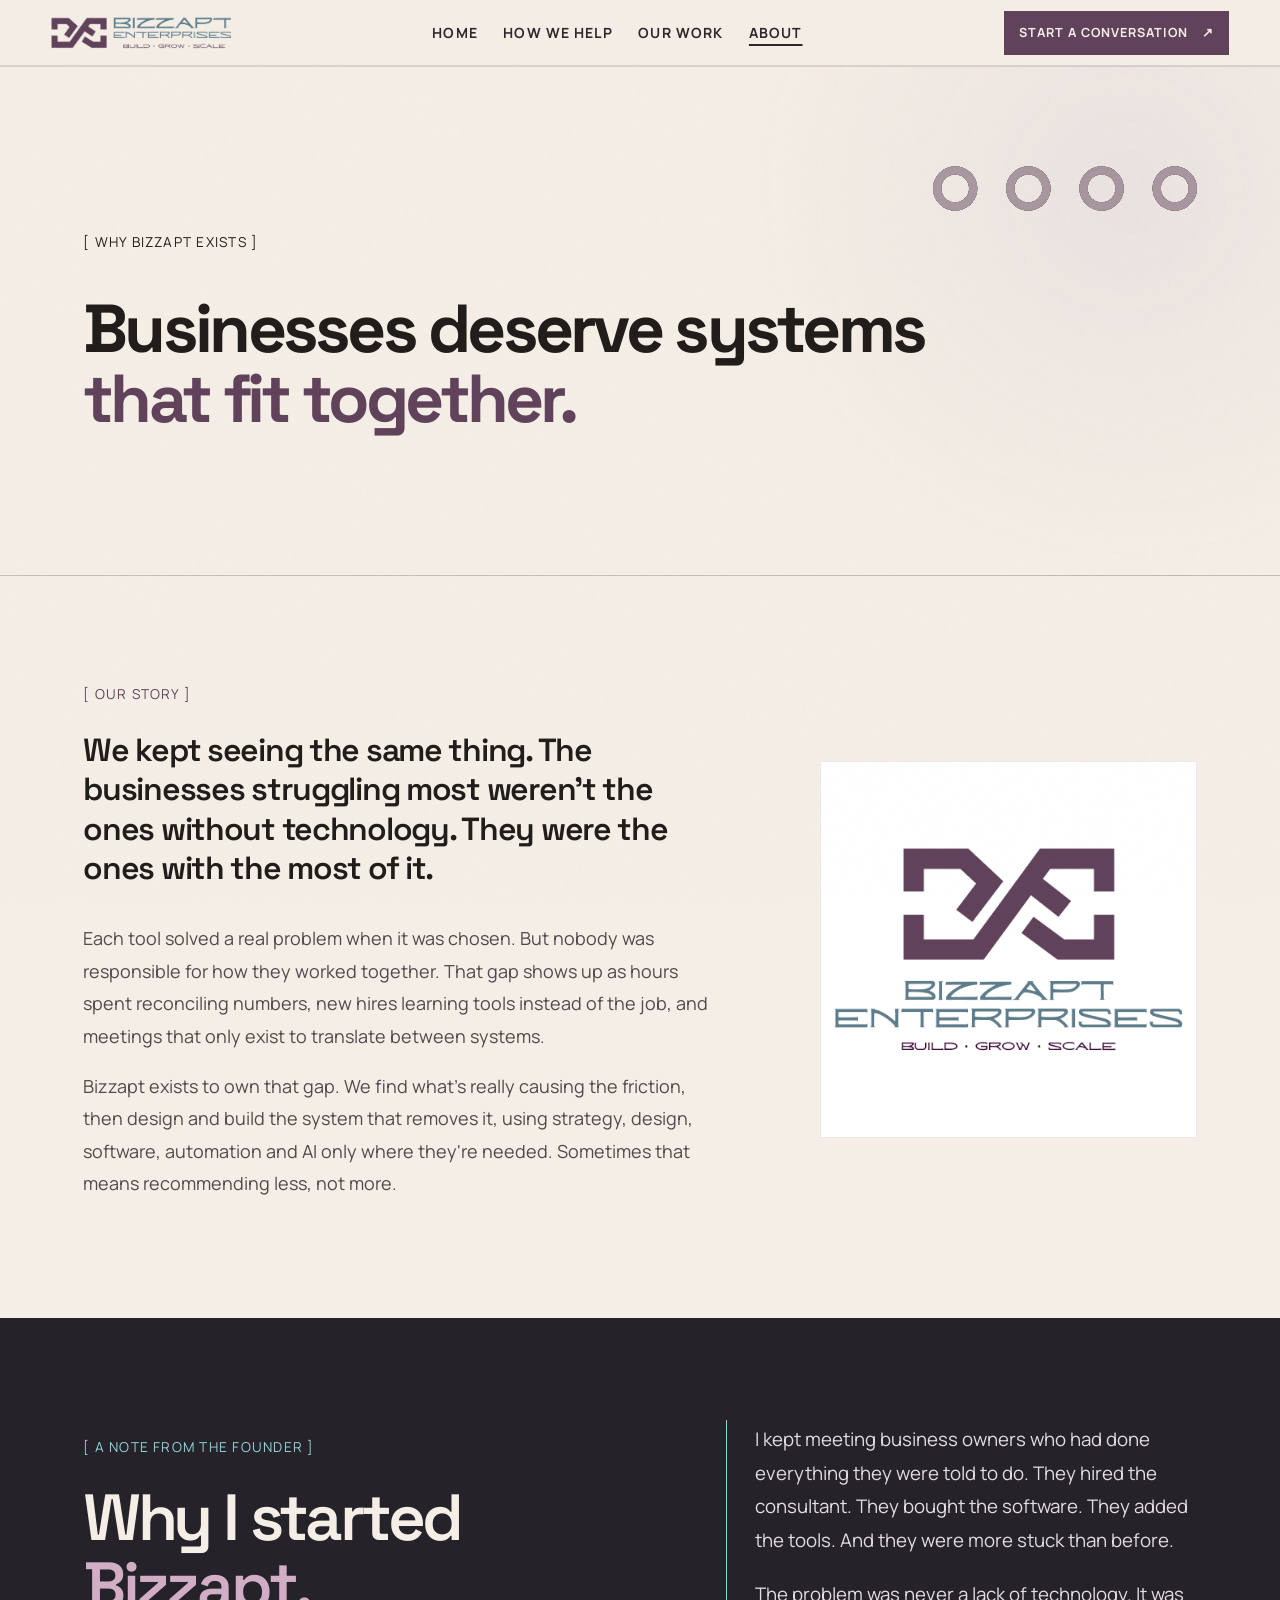
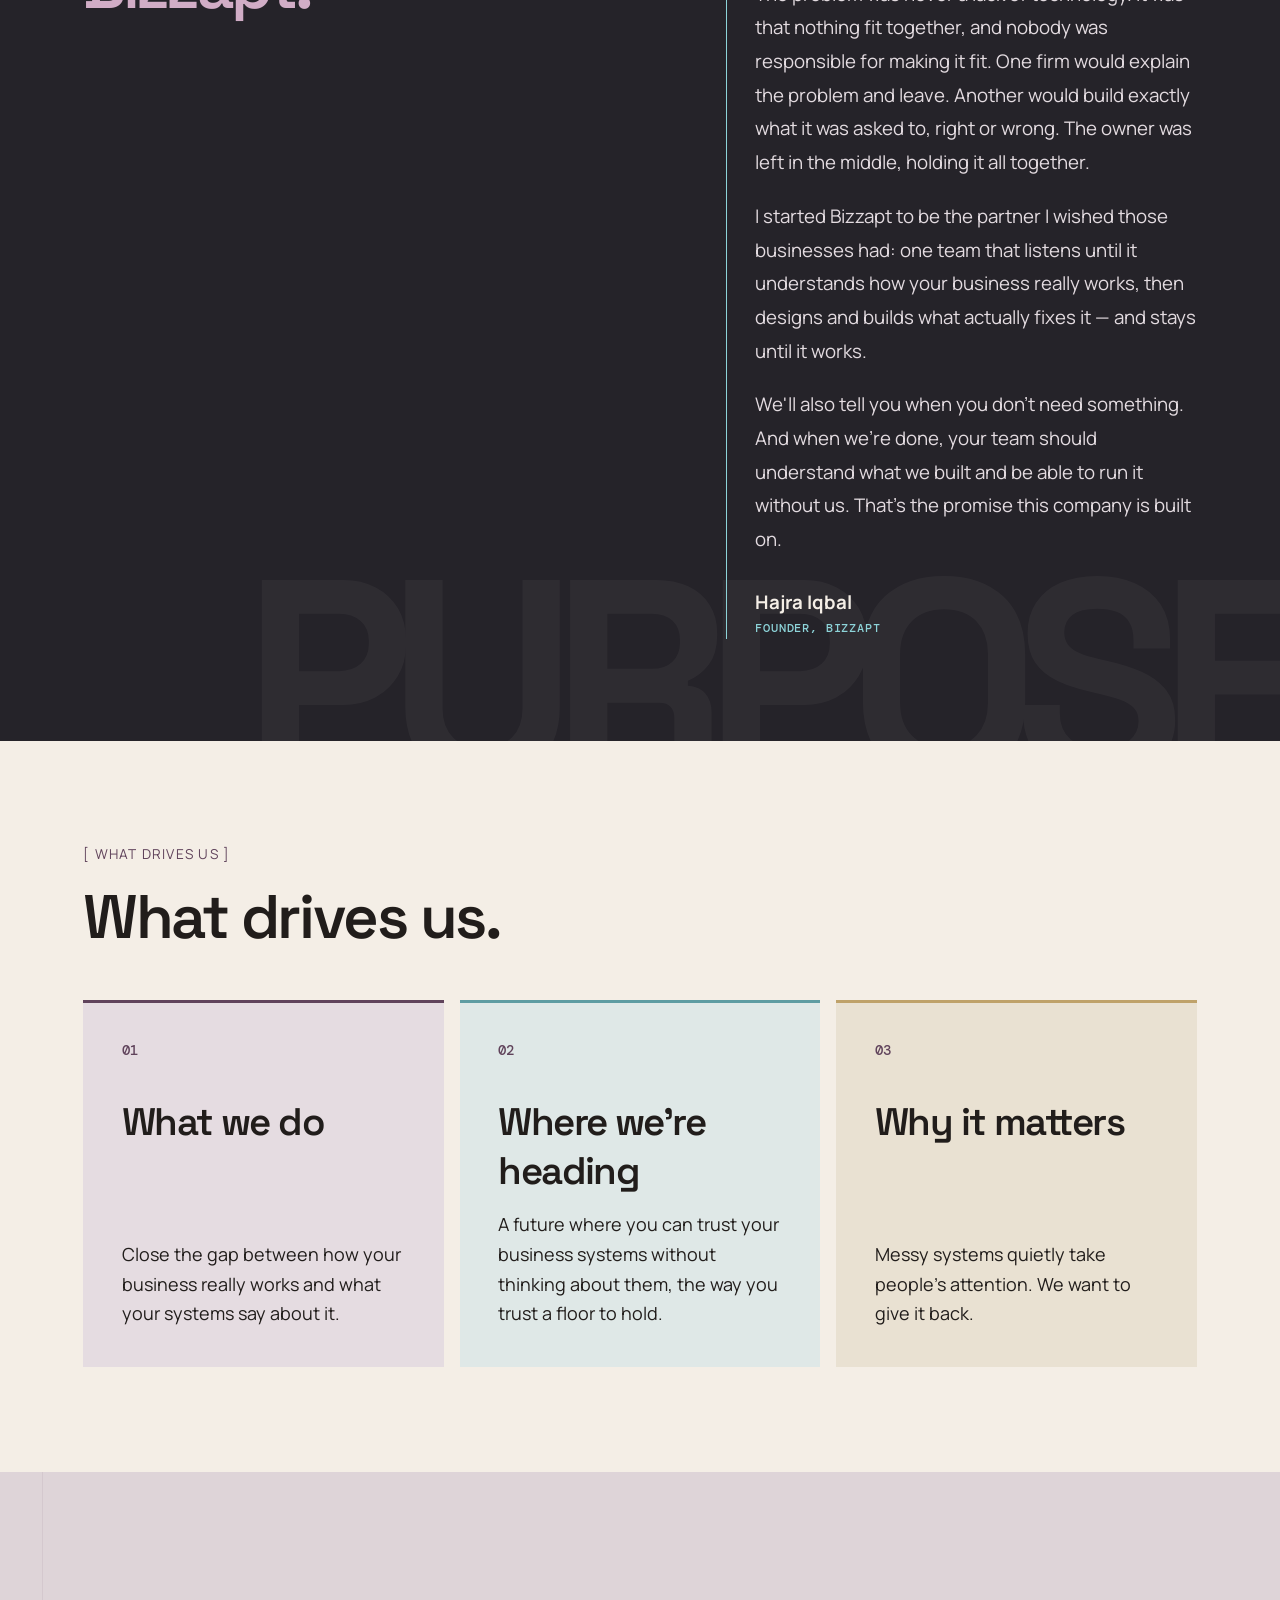
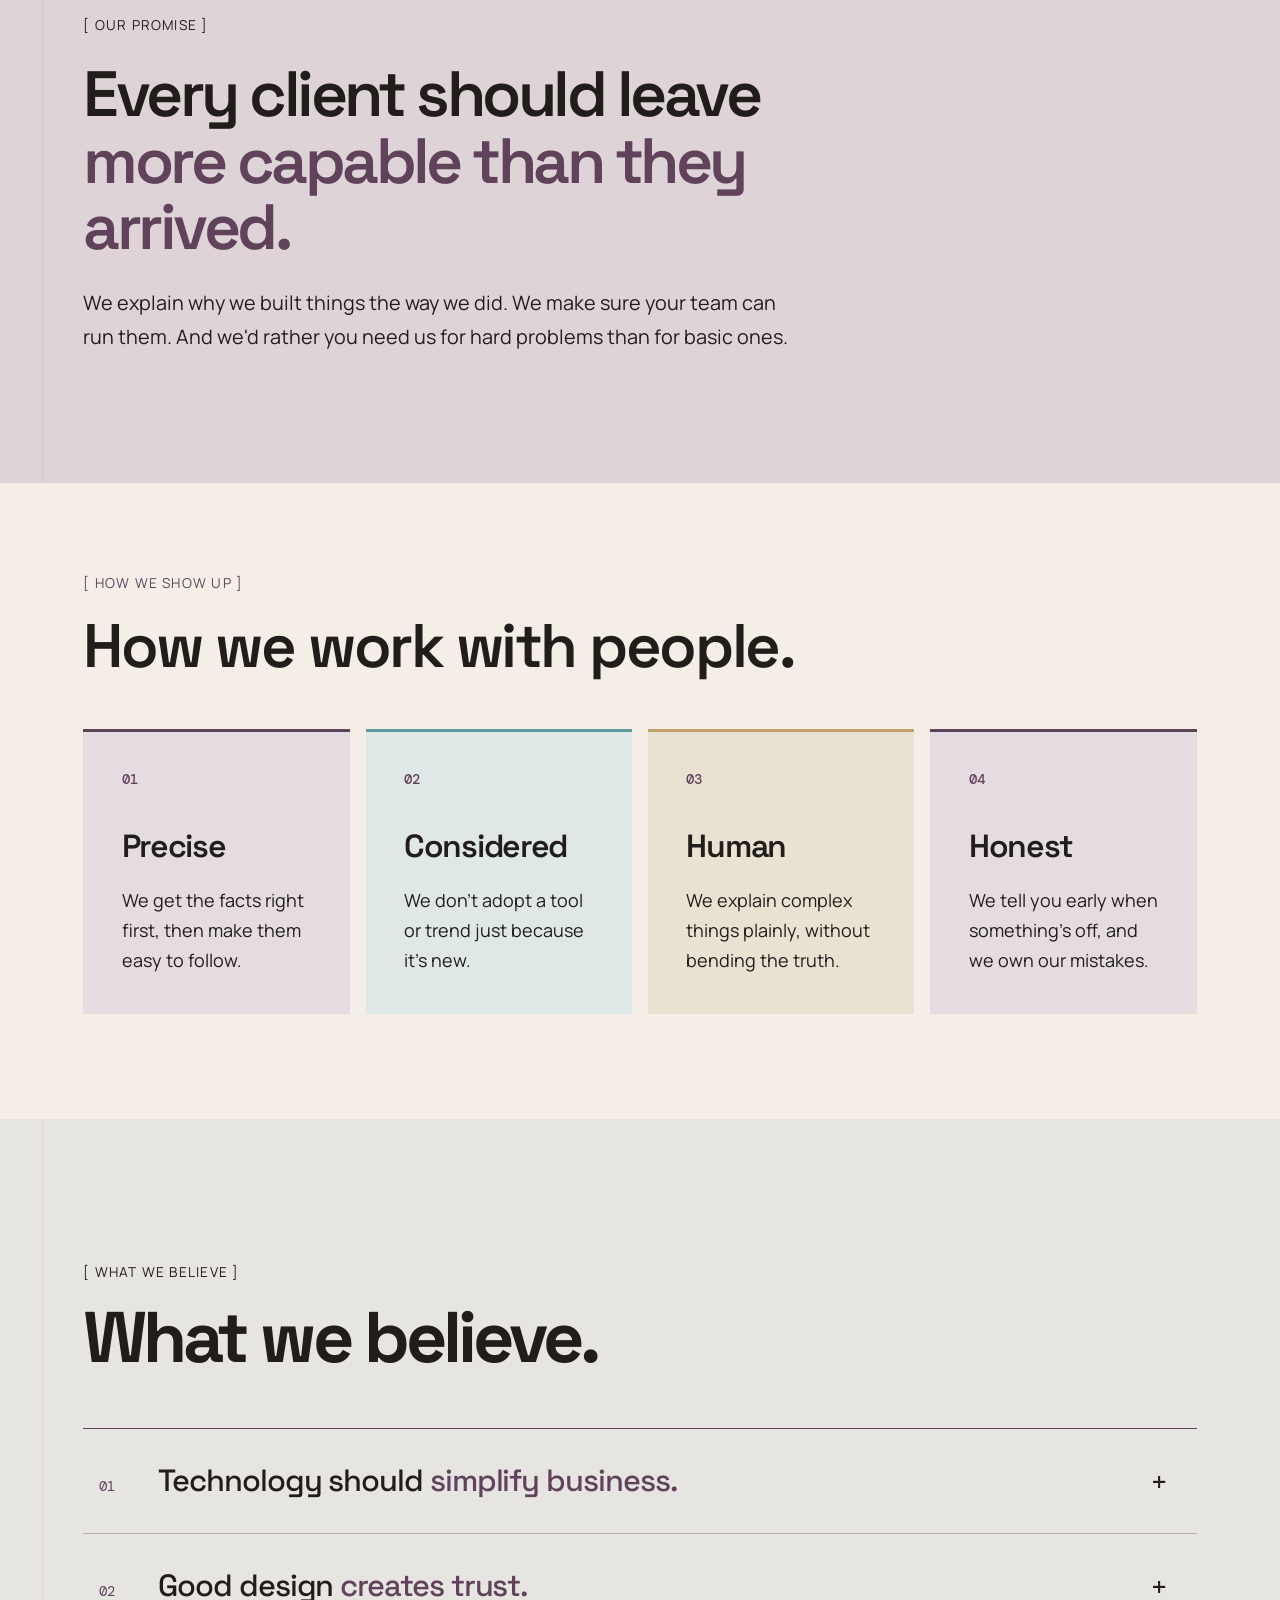
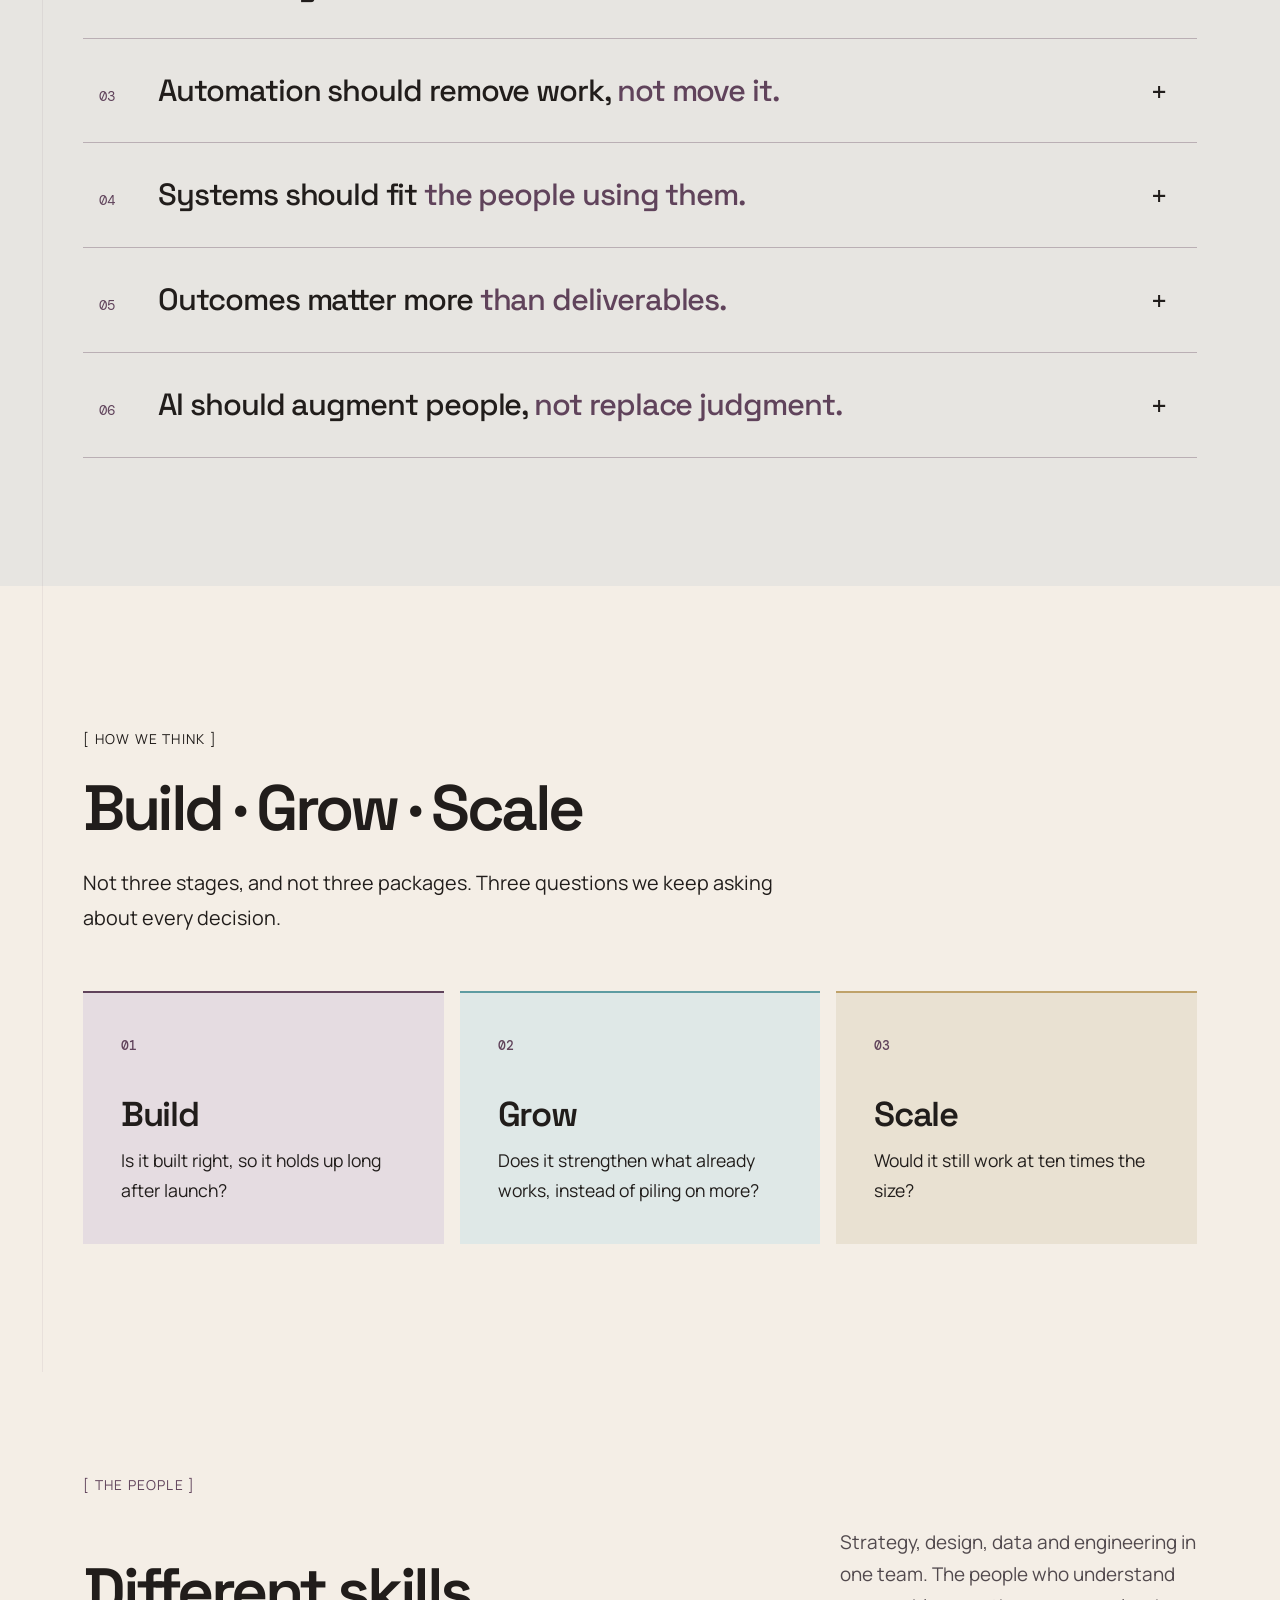
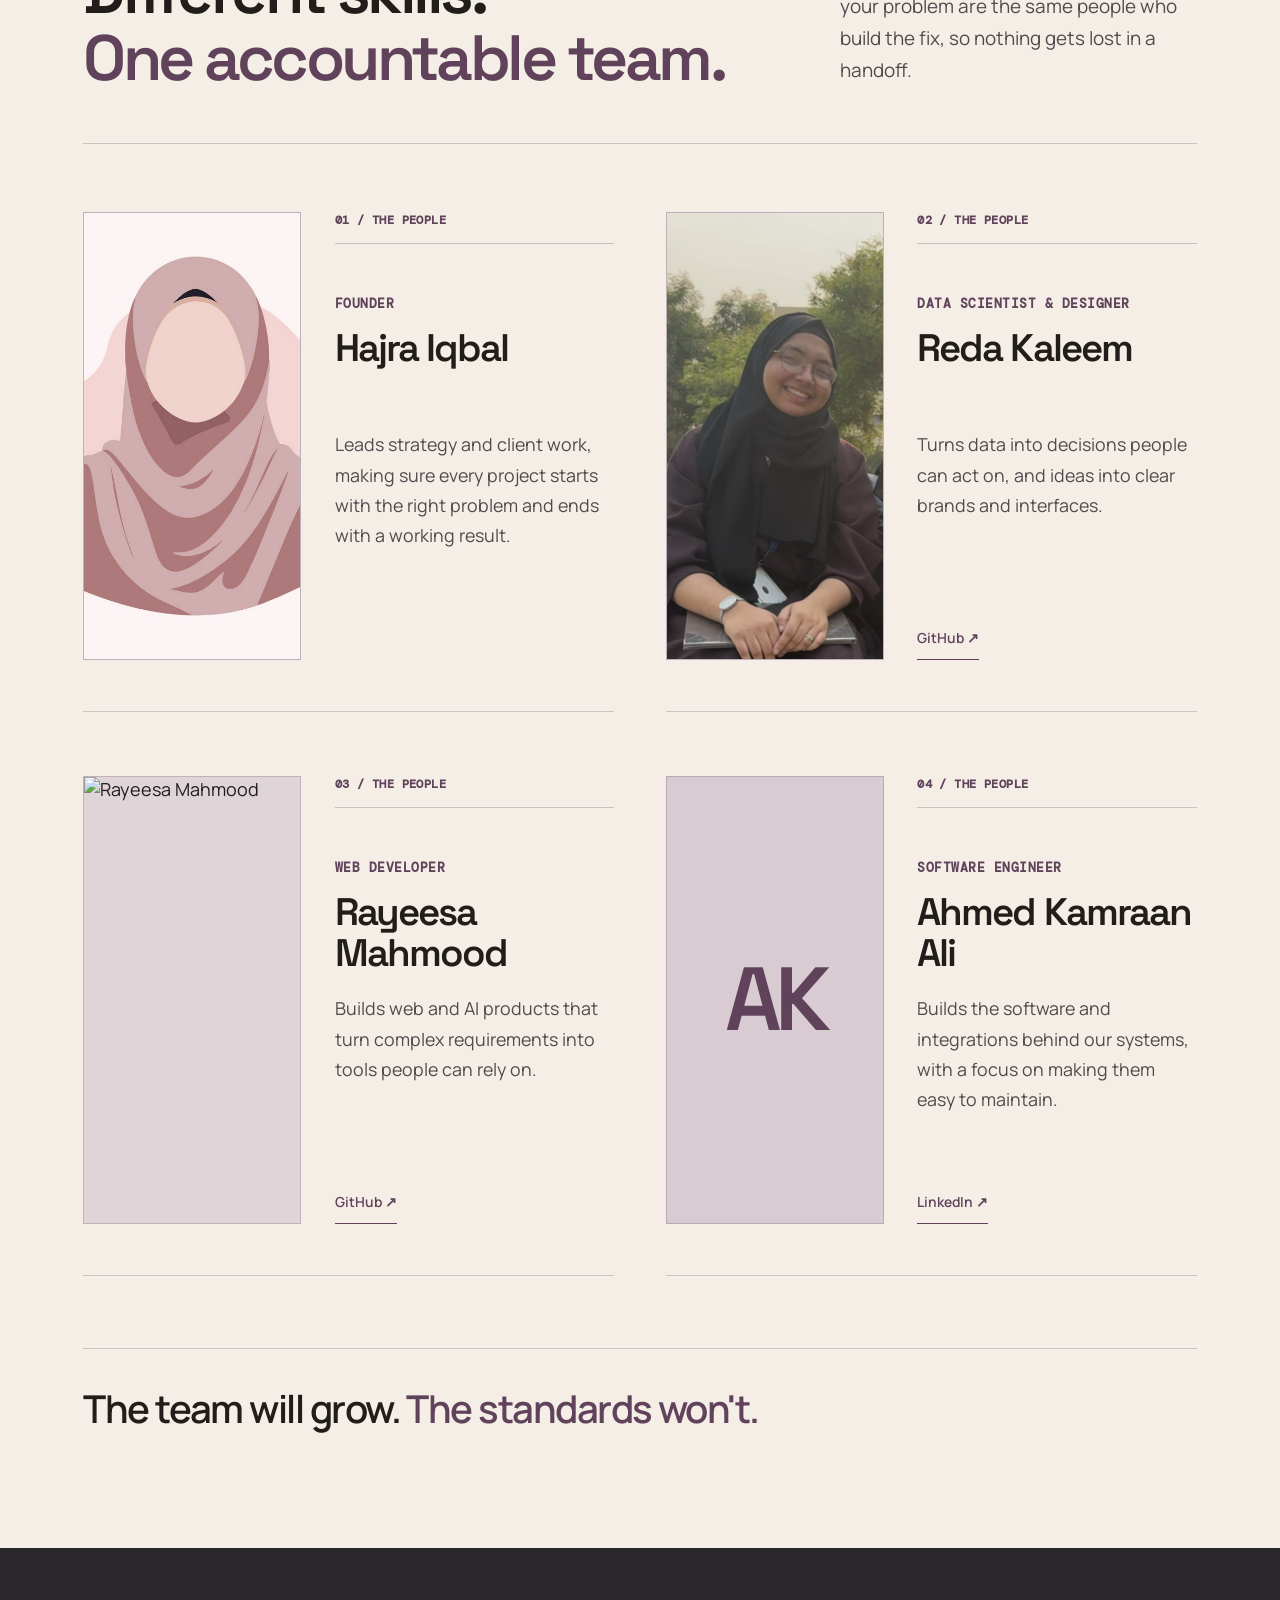
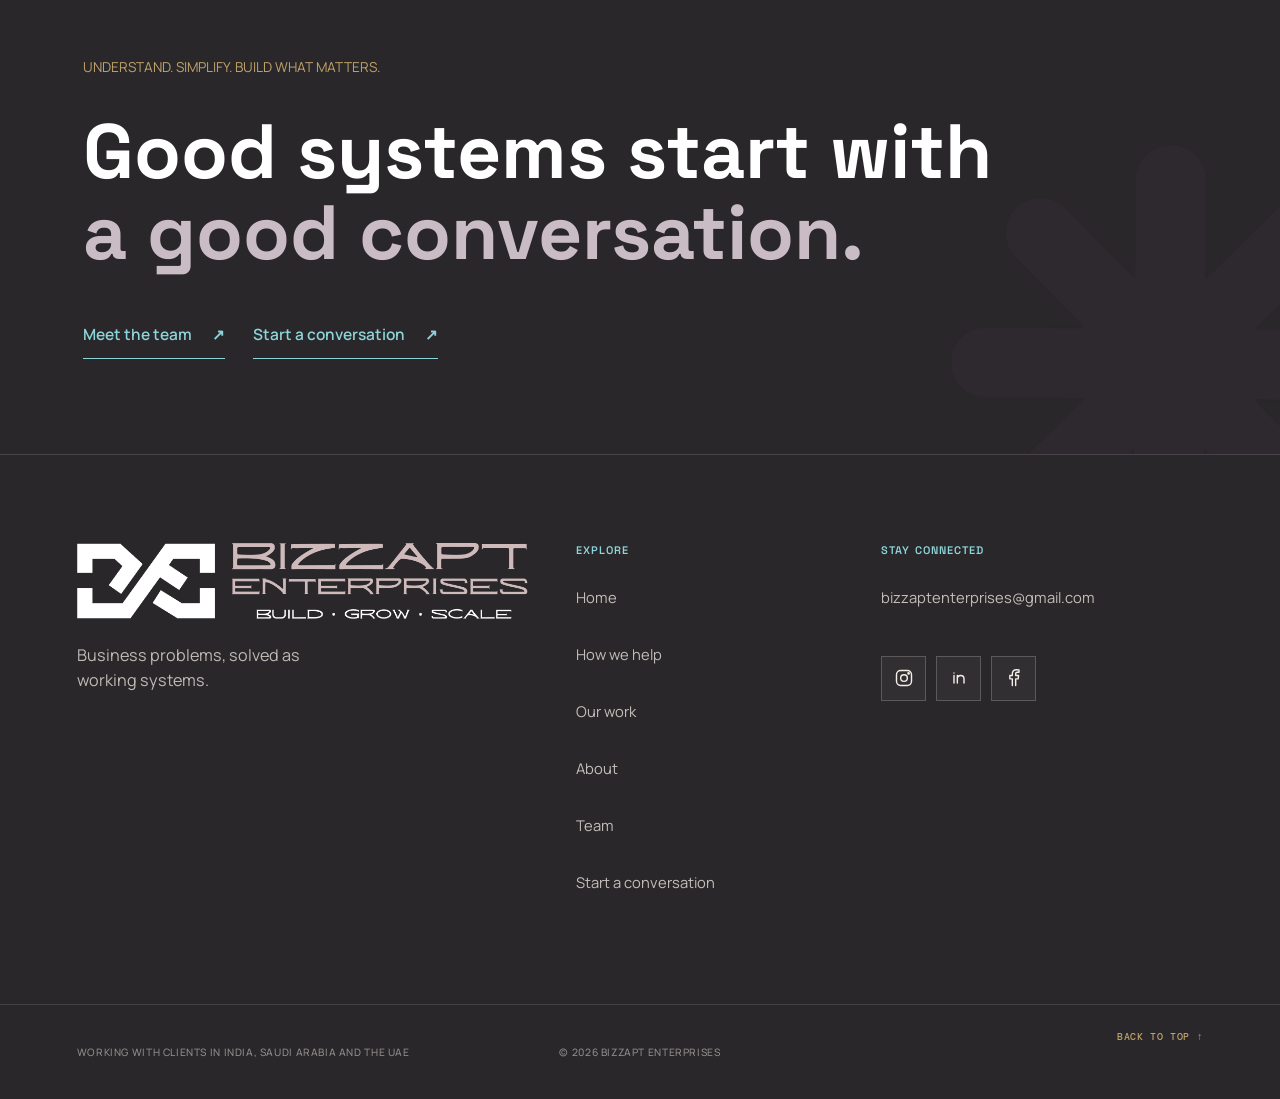
==== commit 3e79cb35: "Bring founder and team into About page" ====
--- a/about.html
+++ b/about.html
@@ -4,7 +4,7 @@
 <head>
 <meta charset="utf-8"/>
 <meta content="width=device-width, initial-scale=1" name="viewport"/>
-<meta content="Learn why Bizzapt combines strategy, design, technology, and data to help ambitious businesses grow." name="description"/>
+<meta content="Why Bizzapt exists: to make the systems behind a business simpler, so the people running it get their time and attention back." name="description"/>
 <meta content="#f4eee6" name="theme-color"/>
 <title>About — Bizzapt</title>
 <link href="assets/logo.svg" media="(prefers-color-scheme: light)" rel="icon" type="image/svg+xml"/>
@@ -13,19 +13,19 @@
 <link crossorigin="" href="https://fonts.gstatic.com" rel="preconnect"/>
 <link href="https://fonts.googleapis.com/css2?family=DM+Mono:wght@400;500&amp;family=Manrope:wght@400;500;600;700;800&amp;family=Space+Grotesk:wght@400;500;600;700&amp;display=swap" rel="stylesheet"/>
 <link href="styles.css" rel="stylesheet"/>
-<link href="connections.css?v=logo-spin-10" rel="stylesheet"/><meta content="Bizzapt" property="og:site_name"/><meta content="website" property="og:type"/><meta content="About — Bizzapt" property="og:title"/><meta content="Learn why Bizzapt combines strategy, design, technology, and data to help ambitious businesses grow." property="og:description"/><meta content="https://bizzapt-web.vercel.app/assets/bizzapt-social.png" property="og:image"/>
+<link href="connections.css?v=logo-spin-10" rel="stylesheet"/><meta content="Bizzapt" property="og:site_name"/><meta content="website" property="og:type"/><meta content="About — Bizzapt" property="og:title"/><meta content="Why Bizzapt exists: to make the systems behind a business simpler, so the people running it get their time and attention back." property="og:description"/><meta content="https://bizzapt-web.vercel.app/assets/bizzapt-social.png" property="og:image"/>
 <meta content="1733" property="og:image:width"/>
 <meta content="907" property="og:image:height"/>
 <meta content="Bizzapt. Understand first. Simplify second. Build what matters." property="og:image:alt"/>
 <meta content="summary_large_image" name="twitter:card"/>
 <meta content="About — Bizzapt" name="twitter:title"/>
-<meta content="Learn why Bizzapt combines strategy, design, technology, and data to help ambitious businesses grow." name="twitter:description"/>
+<meta content="Why Bizzapt exists: to make the systems behind a business simpler, so the people running it get their time and attention back." name="twitter:description"/>
 <meta content="https://bizzapt-web.vercel.app/assets/bizzapt-social.png" name="twitter:image"/>
-<link href="typography.css?v=1" rel="stylesheet"/><link rel="preload" as="image" href="assets/brand-logo-dark.png"/><link href="spacing.css?v=1" rel="stylesheet"/><link href="readability.css?v=1" rel="stylesheet"/><link href="about-refresh.css?v=3" rel="stylesheet"/></head>
-<body class="inner-page connected-site"><a class="skip-link" href="#main-content">Skip to main content</a>
+<link href="typography.css?v=1" rel="stylesheet"/><link as="image" href="assets/brand-logo-dark.png" rel="preload"/><link href="spacing.css?v=1" rel="stylesheet"/><link href="readability.css?v=1" rel="stylesheet"/><link href="about-refresh.css?v=3" rel="stylesheet"/><link href="team-refresh.css?v=2" rel="stylesheet"/><link href="about-spec.css?v=1" rel="stylesheet"/></head>
+<body class="inner-page connected-site team-page about-page"><a class="skip-link" href="#main-content">Skip to main content</a>
 <div aria-hidden="true" class="noise"></div>
 <header class="site-header">
-<a aria-label="Bizzapt home" class="brand" href="index.html"><img alt="Bizzapt" class="brand-lockup" data-logo-light="assets/brand-logo-light-v2.png" data-logo-dark="assets/brand-logo-dark.png" decoding="async" height="90" src="assets/brand-logo-light-v2.png" width="525"/></a>
+<a aria-label="Bizzapt home" class="brand" href="index.html"><img alt="Bizzapt" class="brand-lockup" data-logo-dark="assets/brand-logo-dark.png" data-logo-light="assets/brand-logo-light-v2.png" decoding="async" height="90" src="assets/brand-logo-light-v2.png" width="525"/></a>
 <button aria-controls="primary-navigation" aria-expanded="false" aria-label="Open navigation" class="menu-toggle" type="button">
       MENU
     </button>
@@ -37,52 +37,40 @@
 <main id="main-content" tabindex="-1">
 <section aria-labelledby="about-title" class="about-intro">
 <p class="section-tag">[ WHY BIZZAPT EXISTS ]</p>
-<h1 id="about-title">Closing the gap between<br/><em>an idea and its impact.</em></h1>
+<h1 id="about-title">Businesses deserve systems<br/><em>that fit together.</em></h1>
 </section>
 <section aria-label="Our story" class="about-story">
 <div>
 <p class="section-tag">[ OUR STORY ]</p>
-<p class="lead">Bizzapt helps businesses solve problems and grow by designing and building the right digital systems, software, automation and technology around their needs.</p>
-<p>Understand first. Simplify second. Build what matters. We connect strategy, brand, experience, software, web, data, integrations, automation and AI according to the problem in front of us.</p>
-<p>We work as a long-term technology partner: learning how your business works, making the next step clearer and improving the system together as your needs change.</p>
+<p class="lead">We kept seeing the same thing. The businesses struggling most weren't the ones without technology. They were the ones with the most of it.</p>
+<p>Each tool solved a real problem when it was chosen. But nobody was responsible for how they worked together. That gap shows up as hours spent reconciling numbers, new hires learning tools instead of the job, and meetings that only exist to translate between systems.</p>
+<p>Bizzapt exists to own that gap. We find what's really causing the friction, then design and build the system that removes it, using strategy, design, software, automation and AI only where they're needed. Sometimes that means recommending less, not more.</p>
 </div>
-<aside class="about-brand-card" aria-label="Bizzapt Enterprises brand">
+<aside aria-label="Bizzapt brand" class="about-brand-card">
 <img alt="Bizzapt" decoding="async" height="500" loading="lazy" src="assets/about-full-logo-light.png" width="500"/>
 </aside>
-</section>
+</section><section aria-labelledby="founder-note-title" class="founder-note"><span aria-hidden="true" class="founder-wordmark">PURPOSE</span><div class="founder-note-heading"><p class="section-tag">[ A NOTE FROM THE FOUNDER ]</p><h2 id="founder-note-title">Why I started<br/><em>Bizzapt.</em></h2></div><blockquote><p>I kept meeting business owners who had done everything they were told to do. They hired the consultant. They bought the software. They added the tools. And they were more stuck than before.</p><p>The problem was never a lack of technology. It was that nothing fit together, and nobody was responsible for making it fit. One firm would explain the problem and leave. Another would build exactly what it was asked to, right or wrong. The owner was left in the middle, holding it all together.</p><p>I started Bizzapt to be the partner I wished those businesses had: one team that listens until it understands how your business really works, then designs and builds what actually fixes it — and stays until it works.</p><p>We'll also tell you when you don't need something. And when we're done, your team should understand what we built and be able to run it without us. That's the promise this company is built on.</p><div class="founder-note-signature"><strong>Hajra Iqbal</strong><span>Founder, Bizzapt</span></div></blockquote></section><section aria-labelledby="drives-title" class="values-grid about-drives"><header class="about-values-heading"><p class="section-tag">[ WHAT DRIVES US ]</p><h2 id="drives-title">What drives us.</h2></header><article><span>01</span><h2>What we do</h2><p>Close the gap between how your business really works and what your systems say about it.</p></article><article><span>02</span><h2>Where we're heading</h2><p>A future where you can trust your business systems without thinking about them, the way you trust a floor to hold.</p></article><article><span>03</span><h2>Why it matters</h2><p>Messy systems quietly take people's attention. We want to give it back.</p></article></section><section aria-labelledby="about-promise-title" class="connected-section about-promise"><p class="section-tag">[ OUR PROMISE ]</p><h2 id="about-promise-title">Every client should leave<br/><em>more capable than they arrived.</em></h2><p>We explain why we built things the way we did. We make sure your team can run them. And we'd rather you need us for hard problems than for basic ones.</p></section>
 <section aria-labelledby="about-values-title" class="values-grid">
-<header class="about-values-heading"><p class="section-tag">[ HOW WE SHOW UP ]</p><h2 id="about-values-title">Good work starts<br/>with good habits.</h2></header>
-<article>
-<span>01</span>
-<h2>Close</h2>
-<p>We work beside you, share the thinking, and keep communication human.</p>
-</article>
-<article>
-<span>02</span>
-<h2>Honest</h2>
-<p>No mystery process, inflated promises, or hidden gaps in the handoff.</p>
-</article>
-<article>
-<span>03</span>
-<h2>Real</h2>
-<p>Useful outcomes over agency theatre. Work that earns its place.</p>
-</article>
-</section>
-<section aria-labelledby="philosophy-title" class="connected-section philosophy"><header><p class="section-tag">[ WHAT WE BELIEVE ]</p><h2 id="philosophy-title">A little less noise.<br/><em>A lot more purpose.</em></h2></header><div class="belief-list"><details class="belief"><summary><span>01</span><h3>Technology should <em>simplify business.</em></h3><b aria-hidden="true">+</b></summary><p>If it adds complexity without value, we question it.</p></details><details class="belief"><summary><span>02</span><h3>Good design <em>creates trust.</em></h3><b aria-hidden="true">+</b></summary><p>Clarity and care should show up wherever people meet your business.</p></details><details class="belief"><summary><span>03</span><h3>Automation should <em>give time back.</em></h3><b aria-hidden="true">+</b></summary><p>Remove repetitive work so people can focus on the work that needs them.</p></details><details class="belief"><summary><span>04</span><h3>Systems should fit <em>the people using them.</em></h3><b aria-hidden="true">+</b></summary><p>Build around the business, its constraints and how the team actually works.</p></details><details class="belief"><summary><span>05</span><h3>Digital experiences should <em>solve real problems.</em></h3><b aria-hidden="true">+</b></summary><p>Every screen and interaction needs a useful reason to exist.</p></details><details class="belief"><summary><span>06</span><h3>AI should augment people, <em>not replace judgment.</em></h3><b aria-hidden="true">+</b></summary><p>Use it where it helps, with clear boundaries and human oversight.</p></details></div><a class="text-link" href="index.html#contact">START A CONVERSATION ↗</a></section>
-<section aria-labelledby="manifesto-title" class="about-manifesto" id="team">
+<header class="about-values-heading"><p class="section-tag">[ HOW WE SHOW UP ]</p><h2 id="about-values-title">How we work with people.</h2></header>
+
+
+
+<article><span>01</span><h2>Precise</h2><p>We get the facts right first, then make them easy to follow.</p></article><article><span>02</span><h2>Considered</h2><p>We don't adopt a tool or trend just because it's new.</p></article><article><span>03</span><h2>Human</h2><p>We explain complex things plainly, without bending the truth.</p></article><article><span>04</span><h2>Honest</h2><p>We tell you early when something's off, and we own our mistakes.</p></article></section>
+<section aria-labelledby="philosophy-title" class="connected-section philosophy"><header><p class="section-tag">[ WHAT WE BELIEVE ]</p><h2 id="philosophy-title">What we believe.</h2></header><div class="belief-list"><details class="belief"><summary><span>01</span><h3>Technology should <em>simplify business.</em></h3><b aria-hidden="true">+</b></summary><p>If a tool needs more attention than the problem it replaced, it has failed.</p></details><details class="belief"><summary><span>02</span><h3>Good design <em>creates trust.</em></h3><b aria-hidden="true">+</b></summary><p>People decide whether to trust something long before they read the details.</p></details><details class="belief"><summary><span>03</span><h3>Automation should remove work, <em>not move it.</em></h3><b aria-hidden="true">+</b></summary><p>If someone still has to check every result, it isn't automation yet.</p></details><details class="belief"><summary><span>04</span><h3>Systems should fit <em>the people using them.</em></h3><b aria-hidden="true">+</b></summary><p>Your unusual process often exists for a good reason. The system should respect it.</p></details><details class="belief"><summary><span>05</span><h3>Outcomes matter more <em>than deliverables.</em></h3><b aria-hidden="true">+</b></summary><p>Shipping on time doesn't count if the problem is still there.</p></details><details class="belief"><summary><span>06</span><h3>AI should augment people, <em>not replace judgment.</em></h3><b aria-hidden="true">+</b></summary><p>We keep a person accountable for every decision that matters.</p></details></div></section><section aria-labelledby="thinking-title" class="connected-section about-thinking"><p class="section-tag">[ HOW WE THINK ]</p><h2 id="thinking-title">Build · Grow · Scale</h2><p>Not three stages, and not three packages. Three questions we keep asking about every decision.</p><div class="about-thinking-grid"><article><span>01</span><h3>Build</h3><p>Is it built right, so it holds up long after launch?</p></article><article><span>02</span><h3>Grow</h3><p>Does it strengthen what already works, instead of piling on more?</p></article><article><span>03</span><h3>Scale</h3><p>Would it still work at ten times the size?</p></article></div></section>
+<section aria-labelledby="team-directory-title" class="team-grid team-directory" id="team"><header class="team-directory-head"><p class="section-tag">[ THE PEOPLE ]</p><h2 id="team-directory-title">Different skills.<br/><em>One accountable team.</em></h2><p>Strategy, design, data and engineering in one team. The people who understand your problem are the same people who build the fix, so nothing gets lost in a handoff.</p></header><article class="person-card profile-card"><div class="profile-portrait"><img alt="Hajra Iqbal" decoding="async" loading="lazy" src="assets/team/hajra-iqbal.jpg"/></div><div class="profile-summary"><span>FOUNDER</span><h2>Hajra Iqbal</h2><p>Leads strategy and client work, making sure every project starts with the right problem and ends with a working result.</p><div class="profile-links"><!-- TODO: Add the verified LinkedIn URL when supplied. --></div></div></article><article class="person-card profile-card"><div class="profile-portrait"><img alt="Reda Kaleem" decoding="async" loading="lazy" src="assets/team/reda-kaleem-portrait.png"/></div><div class="profile-summary"><span>DATA SCIENTIST &amp; DESIGNER</span><h2>Reda Kaleem</h2><p>Turns data into decisions people can act on, and ideas into clear brands and interfaces.</p><div class="profile-links"><!-- TODO: Add the verified LinkedIn URL when supplied. --><a href="https://github.com/RedaKaleem" rel="noopener noreferrer" target="_blank">GitHub ↗</a></div></div></article><article class="person-card profile-card"><div class="profile-portrait"><img alt="Rayeesa Mahmood" decoding="async" loading="lazy" src="https://avatars.githubusercontent.com/u/151394585?v=4"/></div><div class="profile-summary"><span>WEB DEVELOPER</span><h2>Rayeesa Mahmood</h2><p>Builds web and AI products that turn complex requirements into tools people can rely on.</p><div class="profile-links"><!-- TODO: Add the verified LinkedIn URL when supplied. --><a href="https://github.com/RayeesaMahmood" rel="noopener noreferrer" target="_blank">GitHub ↗</a></div></div></article><article class="person-card profile-card"><div class="profile-portrait initials-portrait"><span aria-hidden="true" class="member-initials">AK</span></div><div class="profile-summary"><span>SOFTWARE ENGINEER</span><h2>Ahmed Kamraan Ali</h2><p>Builds the software and integrations behind our systems, with a focus on making them easy to maintain.</p><div class="profile-links"><a href="https://www.linkedin.com/in/ahmed-kamraan-ali-a7b137203" rel="noopener noreferrer" target="_blank">LinkedIn ↗</a></div></div></article><p class="team-standard">The team will grow. <em>The standards won't.</em></p><!-- TODO: Replace current portraits and initials when matching approved portraits for all four team members are supplied. --></section><section aria-labelledby="manifesto-title" class="about-manifesto">
 <p>UNDERSTAND. SIMPLIFY. BUILD WHAT MATTERS.</p>
-<h2 id="manifesto-title">Everything connects.<br/><em>That includes us.</em></h2>
-<a href="team.html">Meet the humans <span aria-hidden="true">↗</span></a>
-</section>
+<h2 id="manifesto-title">Good systems start with<br/><em>a good conversation.</em></h2>
+
+<div class="about-manifesto-actions"><a href="#team">Meet the team <span aria-hidden="true">↗</span></a><a href="index.html#contact">Start a conversation <span aria-hidden="true">↗</span></a></div></section>
 </main>
 <footer class="site-footer">
 <div class="footer-main">
 <div class="footer-brand-block"><a aria-label="Bizzapt home" class="footer-logo" href="index.html"><img alt="Bizzapt" decoding="async" loading="lazy" src="assets/brand-logo-dark.png"/></a><p>Business problems, solved as working systems.</p></div>
 <div class="footer-column"><h2>Explore</h2><a href="index.html">Home</a><a href="services.html">How we help</a><a href="projects.html">Our work</a><a href="about.html">About</a><a href="about.html#team">Team</a><a href="index.html#contact">Start a conversation</a></div>
 <div class="footer-connect"><h2>Stay connected</h2><!-- TODO: Replace Gmail with the Bizzapt domain email when supplied. --><a class="footer-email" href="mailto:bizzaptenterprises@gmail.com">bizzaptenterprises@gmail.com</a><div aria-label="Bizzapt social profiles" class="social-links">
-<a aria-label="Bizzapt on Instagram" href="https://www.instagram.com/bizzaptenterprises/" rel="noopener noreferrer" target="_blank"><svg viewBox="0 0 24 24"><rect height="18" rx="5" width="18" x="3" y="3"></rect><circle cx="12" cy="12" r="4"></circle><circle cx="17.5" cy="6.5" r=".8"></circle></svg></a>
-<a aria-label="Bizzapt on LinkedIn" href="https://www.linkedin.com/in/bizzapt-enterprises" rel="noopener noreferrer" target="_blank"><svg viewBox="0 0 24 24"><path d="M6 9v9M6 6v.01M10 18v-5a4 4 0 0 1 8 0v5M10 9v9"></path></svg></a>
-<a aria-label="Bizzapt on Facebook" href="https://www.facebook.com/profile.php?id=61592254697537" rel="noopener noreferrer" target="_blank"><svg viewBox="0 0 24 24"><path d="M14 21v-8h3l.5-4H14V7c0-1.2.4-2 2-2h2V2.3c-.7-.2-1.7-.3-3-.3-3 0-5 1.8-5 5v2H7v4h3v8"></path></svg></a>
+<a aria-label="Bizzapt on Instagram" href="https://www.instagram.com/bizzaptenterprises/" rel="noopener noreferrer" target="_blank"><svg viewbox="0 0 24 24"><rect height="18" rx="5" width="18" x="3" y="3"></rect><circle cx="12" cy="12" r="4"></circle><circle cx="17.5" cy="6.5" r=".8"></circle></svg></a>
+<a aria-label="Bizzapt on LinkedIn" href="https://www.linkedin.com/in/bizzapt-enterprises" rel="noopener noreferrer" target="_blank"><svg viewbox="0 0 24 24"><path d="M6 9v9M6 6v.01M10 18v-5a4 4 0 0 1 8 0v5M10 9v9"></path></svg></a>
+<a aria-label="Bizzapt on Facebook" href="https://www.facebook.com/profile.php?id=61592254697537" rel="noopener noreferrer" target="_blank"><svg viewbox="0 0 24 24"><path d="M14 21v-8h3l.5-4H14V7c0-1.2.4-2 2-2h2V2.3c-.7-.2-1.7-.3-3-.3-3 0-5 1.8-5 5v2H7v4h3v8"></path></svg></a>
 </div></div>
 </div>
 <div class="footer-bottom"><p>Working with clients in India, Saudi Arabia and the UAE</p><p>© <span class="current-year">2026</span> Bizzapt Enterprises</p><a href="#main-content">BACK TO TOP ↑</a></div>
--- a/team-refresh.css
+++ b/team-refresh.css
@@ -0,0 +1,235 @@
+/* People, purpose and profiles share the site's editorial rhythm. */
+.connected-site.team-page .team-intro {
+  position: relative; isolation: isolate; overflow: hidden;
+  width: 100%; max-width: none; min-height: min(690px, calc(100svh - 66px));
+  margin: 0; padding: clamp(94px, 9vw, 145px) var(--gutter) clamp(110px, 9vw, 150px);
+  background: #f1ece5; border-bottom: 1px solid #60435b35;
+}
+.team-page .team-intro-wordmark,
+.team-page .founder-wordmark,
+.team-page .team-note-wordmark {
+  position: absolute; z-index: 0; display: block; width: max-content;
+  font: 700 clamp(10rem, 22vw, 27rem)/.8 var(--display);
+  letter-spacing: -.09em; pointer-events: none; user-select: none;
+}
+.team-page .team-intro-wordmark {
+  right: -.05em; bottom: -.12em; color: #60435b; opacity: .055;
+}
+.team-page :is(.team-intro, .founder-note, .team-note) > :not(.team-intro-wordmark, .founder-wordmark, .team-note-wordmark) {
+  position: relative; z-index: 1;
+}
+.team-page .team-intro .section-tag { margin: 0 0 30px; color: #60435b; }
+.team-page .team-intro h1 {
+  max-width: 1120px; margin: 0; color: #211d1b;
+  font-size: clamp(3.6rem, 5.6vw, 6.2rem); font-weight: 600;
+  line-height: 1.04; letter-spacing: -.06em;
+}
+.team-page .team-intro h1 em { color: #60435b; }
+.team-page .team-intro > p:last-child {
+  max-width: 56ch; margin: 36px 0 0; color: #51494d;
+  font-size: 1.08rem; line-height: 1.75;
+}
+
+.connected-site.team-page .founder-note {
+  width: 100%; max-width: none; margin: 0; border: 0;
+  padding: clamp(88px, 8vw, 128px) var(--gutter);
+  grid-template-columns: minmax(0, 1fr) minmax(0, .85fr);
+  gap: clamp(48px, 7vw, 125px); align-items: end;
+  background: #252329; color: #f4eee6;
+}
+.team-page .founder-note::after { display: none; }
+.team-page .founder-wordmark {
+  right: -.035em; bottom: -.18em; color: #f4eee6; opacity: .045;
+}
+.connected-site.team-page .founder-note .section-tag { color: #8dd4d9; }
+.team-page .founder-note-heading h2 {
+  max-width: 820px; margin: 24px 0 0;
+  color: #f4eee6; font-size: clamp(3rem, 5.1vw, 5.6rem);
+  font-weight: 600; line-height: 1.04; letter-spacing: -.055em;
+}
+.connected-site.team-page .founder-note-heading h2 em { color: #d1adc6; }
+.connected-site.team-page .founder-note blockquote {
+  padding: 3px 0 3px 28px; border-left: 1px solid #8dd4d9;
+}
+.connected-site.team-page .founder-note blockquote > p {
+  max-width: 58ch; margin: 0; color: #e3dbe0;
+  font-size: clamp(1.04rem, 1.35vw, 1.24rem); line-height: 1.8;
+}
+.team-page .founder-note-signature { margin-top: 32px; color: #f4eee6; }
+.team-page .founder-note-signature strong { font-size: 1.04rem; }
+.connected-site.team-page .founder-note-signature span { color: #8dd4d9; font-size: .66rem; }
+
+.connected-site.team-page .team-directory {
+  counter-reset: member; position: relative;
+  width: 100%; max-width: none; margin: 0;
+  padding: clamp(90px, 8vw, 130px) var(--gutter) clamp(100px, 9vw, 145px);
+  grid-template-columns: repeat(2, minmax(0, 1fr));
+  gap: clamp(54px, 5vw, 86px) clamp(30px, 4vw, 68px);
+  align-items: stretch;
+  background: #f4eee6;
+}
+.team-page .team-directory-head {
+  display: grid; grid-template-columns: minmax(0, 1.2fr) minmax(260px, .6fr);
+  align-items: end; gap: 18px 42px; grid-column: 1 / -1;
+  margin-bottom: 4px; padding-bottom: clamp(30px, 4vw, 56px);
+  border-bottom: 1px solid #60435b45;
+}
+.team-page .team-directory-head .section-tag { grid-column: 1 / -1; margin: 0 0 12px; color: #60435b; }
+.team-page .team-directory-head h2 {
+  margin: 0; font: 600 clamp(3rem, 5vw, 5.7rem)/1.04 var(--display);
+  letter-spacing: -.055em; color: #211d1b;
+}
+.team-page .team-directory-head h2 em { color: #60435b; }
+.team-page .team-directory-head > p:last-child {
+  max-width: 38ch; margin: 0 0 5px; color: #51494d;
+  font-size: 1.05rem; line-height: 1.7;
+}
+.connected-site.team-page .team-directory .profile-card {
+  counter-increment: member; display: grid;
+  grid-template-columns: minmax(0, .78fr) minmax(0, 1fr);
+  gap: clamp(22px, 2.6vw, 40px); align-items: stretch;
+  min-width: 0; height: 500px;
+  margin: 0; padding: 0 0 clamp(34px, 4vw, 60px);
+  border: 0; border-bottom: 1px solid #60435b40;
+  background: transparent; text-align: left;
+}
+.connected-site.team-page .profile-portrait {
+  width: 100%; max-width: none; height: 100%; aspect-ratio: auto;
+  margin: 0; border: 1px solid #60435b40; border-radius: 0;
+  background: #dfd5d9; box-shadow: none;
+  transition: border-color .25s ease, transform .3s ease;
+}
+.connected-site.team-page .profile-portrait:hover,
+.connected-site.team-page .profile-portrait:focus-visible {
+  transform: translateY(-3px); border-color: #60435b;
+}
+.team-page .profile-portrait img,
+.connected-site.team-page .profile-portrait:hover img,
+.connected-site.team-page .profile-portrait:focus-visible img {
+  filter: saturate(.86); transition: filter .3s ease;
+}
+.connected-site.team-page .profile-portrait:hover img,
+.connected-site.team-page .profile-portrait:focus-visible img { filter: saturate(1); }
+.connected-site.team-page .profile-portrait > span:not(.member-initials) {
+  padding: 13px 16px; background: #252329; color: #f4eee6;
+  text-align: left; font: 600 .68rem var(--sans);
+}
+.connected-site.team-page .initials-portrait { background: #d8ccd2; }
+.connected-site.team-page .profile-portrait > .member-initials { color: #60435b; }
+.connected-site.team-page .profile-summary {
+  display: flex; flex-direction: column; align-items: flex-start;
+  min-width: 0; padding: 0!important;
+}
+.team-page .profile-summary::before {
+  content: '0' counter(member) ' / THE PEOPLE';
+  display: block; width: 100%; margin: 0 0 clamp(34px, 4vw, 62px);
+  padding-bottom: 14px; border-bottom: 1px solid #60435b45;
+  color: #60435b; font: 600 .68rem/1.4 var(--mono);
+  letter-spacing: .035em;
+}
+.connected-site.team-page .profile-summary > span {
+  min-height: 0; color: #60435b;
+  font: 600 .7rem/1.5 var(--mono)!important;
+  letter-spacing: .04em;
+}
+.connected-site.team-page .profile-summary h2 {
+  display: block; min-height: 2.12em; margin: 14px 0 20px!important;
+  color: #211d1b; font: 600 clamp(2.1rem, 3vw, 3.5rem)/1.06 var(--display)!important;
+  letter-spacing: -.05em;
+}
+.connected-site.team-page .profile-summary p {
+  max-width: 42ch; min-height: 0; margin: 0 0 24px;
+  color: #51494d; font-size: .99rem!important; line-height: 1.7!important;
+}
+.connected-site.team-page .profile-summary :is(a, .profile-summary-link) {
+  display: inline-flex; align-items: center; min-height: 44px;
+  margin-top: auto; padding: 10px 0;
+  border-bottom: 1px solid #60435b; color: #60435b;
+  font: 600 .77rem var(--sans)!important;
+  background: transparent; border-top: 0; border-right: 0; border-left: 0;
+  text-decoration: none; cursor: pointer;
+}
+.team-page .profile-summary :is(a, .profile-summary-link):hover { color: #211d1b; }
+.team-page .profile-summary .profile-summary-link:focus-visible { outline: 2px solid #60435b; outline-offset: 3px; }
+
+.connected-site.team-page .team-note {
+  position: relative; isolation: isolate; overflow: hidden;
+  width: 100%; max-width: none; margin: 0;
+  padding: clamp(84px, 8vw, 130px) var(--gutter);
+  border: 0; background: #dfd5d9; color: #211d1b;
+}
+.team-page .team-note-wordmark {
+  right: -.04em; bottom: -.13em; color: #60435b; opacity: .065;
+}
+.team-page .team-note .section-tag { margin: 0 0 30px; color: #60435b; }
+.team-page .team-note h2 {
+  max-width: 1060px; margin: 0 0 42px;
+  font: 600 clamp(3rem, 5.5vw, 6rem)/1.04 var(--display);
+  letter-spacing: -.055em;
+}
+.team-page .team-note a {
+  display: inline-flex; align-items: center; justify-content: space-between;
+  gap: 36px; min-height: 48px; padding: 12px 0;
+  border-bottom: 1px solid #60435b; color: #60435b;
+  font: 600 .88rem var(--sans); text-decoration: none;
+}
+.team-page .team-note a:hover { color: #211d1b; border-color: #211d1b; }
+
+.connected-site.team-page .profile-dialog { border: 1px solid #60435b55; border-radius: 0; background: #f4eee6; }
+.team-page .profile-dialog::backdrop { background: #17141bbb; }
+.team-page .profile-modal-head {
+  grid-template-columns: 120px minmax(0, 1fr) auto;
+  margin-top: 0; padding: 68px 58px 38px; align-items: center;
+}
+.team-page .profile-modal-head > img { width: 120px; height: 135px; border: 0; border-radius: 0; }
+.team-page .profile-modal-head h2 { font-weight: 600; }
+.team-page .profile-modal-head > a { border-color: #60435b70; color: #60435b; }
+.team-page .profile-stats { margin-top: 0; padding-block: 24px; border-color: #60435b40; }
+.team-page .profile-details { padding-top: 43px; }
+.team-page .profile-details h3 { font-weight: 600; }
+.team-page .profile-details li { font-size: .65rem; }
+.team-page .profile-close { border-radius: 0; }
+
+@media (max-width: 1050px) {
+  .connected-site.team-page .team-directory { grid-template-columns: 1fr; }
+  .connected-site.team-page .team-directory .profile-card { grid-template-columns: minmax(0, .52fr) minmax(0, 1fr); height: auto; }
+  .team-page .profile-summary::before { margin-bottom: 35px; }
+  .connected-site.team-page .profile-summary h2 { min-height: 0; }
+  .connected-site.team-page .profile-portrait { height: auto; aspect-ratio: 4 / 5; }
+}
+@media (max-width: 760px) {
+  .connected-site.team-page .team-intro { min-height: 0; padding: 88px var(--gutter) 104px; }
+  .team-page .team-intro h1 { font-size: clamp(3rem, 8vw, 4.5rem); }
+  .team-page .team-intro-wordmark { font-size: 26vw; }
+  .connected-site.team-page .founder-note { grid-template-columns: 1fr; gap: 40px; }
+  .team-page .founder-note-heading h2 { font-size: clamp(2.8rem, 8vw, 4.3rem); }
+  .team-page .team-directory-head { grid-template-columns: 1fr; }
+  .team-page .team-directory-head .section-tag { grid-column: 1; }
+  .team-page .team-directory-head > p:last-child { margin-top: 6px; }
+  .team-page .profile-modal-head { grid-template-columns: 100px minmax(0, 1fr); padding: 65px 28px 32px; }
+  .team-page .profile-modal-head > img { width: 100px; height: 112px; }
+  .team-page .profile-modal-head > a { grid-column: 2; justify-self: start; margin: 0; }
+}
+@media (max-width: 600px) {
+  .connected-site.team-page .team-intro { padding: 76px 24px 90px; }
+  .team-page .team-intro h1 { font-size: clamp(2.65rem, 10vw, 3.7rem); }
+  .team-page .team-intro > p:last-child { font-size: 1rem; }
+  .connected-site.team-page .founder-note { padding: 76px 24px; }
+  .connected-site.team-page .founder-note blockquote { padding-left: 18px; }
+  .connected-site.team-page .team-directory { padding: 78px 24px 90px; gap: 55px; }
+  .team-page .team-directory-head { padding-bottom: 30px; margin-bottom: 0; }
+  .team-page .team-directory-head h2 { font-size: clamp(2.7rem, 10vw, 4rem); }
+  .connected-site.team-page .team-directory .profile-card { display: block; padding-bottom: 42px; }
+  .connected-site.team-page .profile-portrait { height: auto; aspect-ratio: 5 / 4; }
+  .team-page .profile-portrait img { object-position: center 30%; }
+  .connected-site.team-page .profile-summary { padding-top: 25px!important; }
+  .team-page .profile-summary::before { margin-bottom: 23px; }
+  .connected-site.team-page .profile-summary h2 { font-size: clamp(2.3rem, 10vw, 3.1rem)!important; }
+  .connected-site.team-page .team-note { padding: 78px 24px 88px; }
+  .team-page .team-note h2 { font-size: clamp(2.8rem, 10vw, 4rem); }
+  .team-page .team-note-wordmark { font-size: 27vw; }
+  .team-page .profile-modal-head { grid-template-columns: 78px minmax(0, 1fr); gap: 16px; padding: 64px 22px 26px; }
+  .team-page .profile-modal-head > img { width: 78px; height: 88px; }
+  .team-page .profile-modal-head h2 { font-size: clamp(1.8rem, 8vw, 2.4rem); }
+  .team-page .profile-modal-head > a { grid-column: 1 / -1; }
+}
--- a/about-spec.css
+++ b/about-spec.css
@@ -0,0 +1,38 @@
+/* The founder and team now live within About's existing editorial system. */
+.connected-site.about-page .about-intro h1 { font-size: clamp(3.1rem,5.3vw,5.7rem); max-width: 1300px; }
+.connected-site.about-page .founder-note { align-items: start; }
+.connected-site.about-page .founder-note blockquote > p + p { margin-top: 20px; }
+.connected-site.about-page .about-drives { padding-top: clamp(78px,8vw,120px); background: #f4eee6; }
+.connected-site.about-page .about-promise { background: #ded4d8; }
+.about-page .about-promise h2,.about-page .about-thinking h2 { max-width: 19ch; margin: 25px 0 25px; font: 600 clamp(2.8rem,5vw,5.4rem)/1.04 var(--display); letter-spacing: -.055em; }
+.about-page .about-promise h2 em,.about-page .about-thinking h2 em { color: #60435b; }
+.about-page .about-promise > p:last-child,.about-page .about-thinking > p:not(.section-tag) { max-width: 60ch; margin: 0; font-size: 1.1rem; line-height: 1.75; }
+.connected-site.about-page .values-grid:not(.about-drives) { grid-template-columns: repeat(4,minmax(0,1fr)); padding-top: clamp(64px,7vw,100px); }
+.connected-site.about-page .values-grid:not(.about-drives) article { min-height: 285px; }
+.connected-site.about-page .values-grid:not(.about-drives) article:nth-of-type(4) { background: #e5dce1; border-top-color: #60435b; }
+.connected-site.about-page .values-grid:not(.about-drives) article h2 { font-size: clamp(1.7rem,2.5vw,2.5rem); }
+.connected-site.about-page .about-thinking { background: #f4eee6; }
+.about-page .about-thinking-grid { display: grid; grid-template-columns: repeat(3,minmax(0,1fr)); gap: 16px; margin-top: 55px; }
+.about-page .about-thinking-grid article { min-height: 245px; padding: clamp(24px,3vw,38px); border-top: 2px solid #60435b; background: #e5dce1; }
+.about-page .about-thinking-grid article:nth-child(2) { border-color: #5e9ca2; background: #dfe8e7; }
+.about-page .about-thinking-grid article:nth-child(3) { border-color: #bfa26a; background: #e9e1d2; }
+.about-page .about-thinking-grid span { color: #60435b; font: 500 .72rem var(--mono); }
+.about-page .about-thinking-grid h3 { margin: 40px 0 13px; font: 600 clamp(1.9rem,2.7vw,2.8rem)/1.1 var(--sans); letter-spacing: -.04em; }
+.about-page .about-thinking-grid p { margin: 0; font-size: .98rem; line-height: 1.7; }
+.connected-site.about-page .team-directory { scroll-margin-top: 80px; }
+.connected-site.about-page .team-directory .profile-portrait { cursor: default; }
+.connected-site.about-page .team-directory .profile-portrait:hover { transform: none; border-color: #60435b40; }
+.connected-site.about-page .team-directory .profile-portrait img { object-position: center 30%; filter: saturate(.86); }
+.connected-site.about-page .team-directory .profile-portrait:hover img { transform: none; filter: saturate(.86); }
+.connected-site.about-page .team-directory .initials-portrait { display: grid; place-items: center; }
+.connected-site.about-page .team-directory .member-initials { position: static; transform: none; opacity: 1; padding: 0; border: 0; background: transparent; color: #60435b; font: 600 clamp(4rem,7vw,7rem)/1 var(--display); }
+.about-page .profile-links { display: flex; flex-wrap: wrap; gap: 18px; margin-top: auto; }
+.connected-site.about-page .profile-summary .profile-links a { margin: 0; }
+.about-page .team-standard { grid-column: 1 / -1; margin: 8px 0 0; padding-top: 36px; border-top: 1px solid #60435b40; font: 600 clamp(1.6rem,3vw,3rem)/1.25 var(--sans); letter-spacing: -.04em; }
+.about-page .team-standard em { color: #60435b; }
+.about-page .about-manifesto-actions { display: flex; flex-wrap: wrap; gap: 28px; position: relative; z-index: 1; }
+.about-page .about-manifesto-actions a { display: inline-flex; gap: 20px; align-items: center; min-height: 48px; padding: 10px 0; border-bottom: 1px solid #8dd4d9; color: #8dd4d9; font: 600 .86rem var(--sans); text-decoration: none; }
+.about-page .about-manifesto-actions a:hover { color: #f4eee6; border-color: #f4eee6; }
+@media (max-width: 1100px) { .connected-site.about-page .values-grid:not(.about-drives) { grid-template-columns: repeat(2,minmax(0,1fr)); } }
+@media (max-width: 760px) { .connected-site.about-page .founder-note blockquote > p { font-size: 1rem; } .about-page .about-thinking-grid { grid-template-columns: 1fr; } .about-page .about-thinking-grid article { min-height: 0; } }
+@media (max-width: 600px) { .connected-site.about-page .values-grid:not(.about-drives) { grid-template-columns: 1fr; } .about-page .about-manifesto-actions { gap: 10px 24px; } }
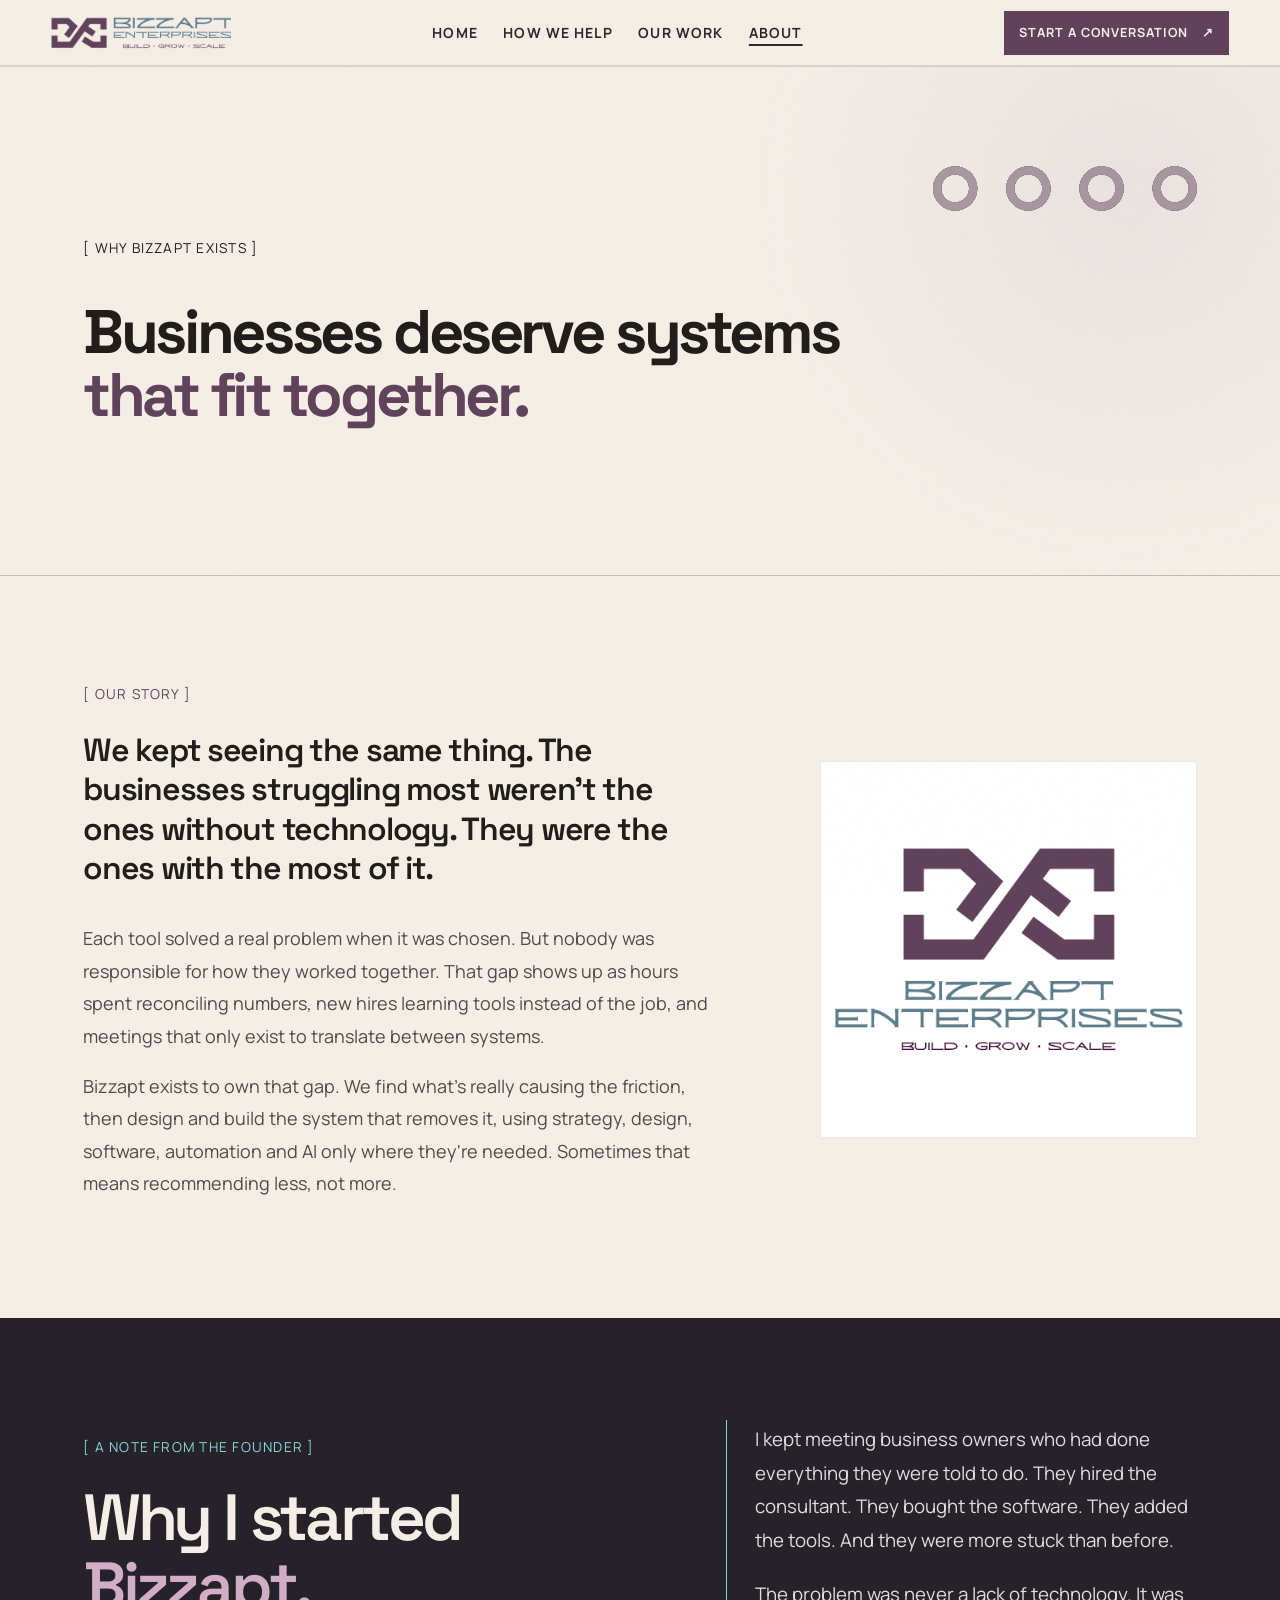
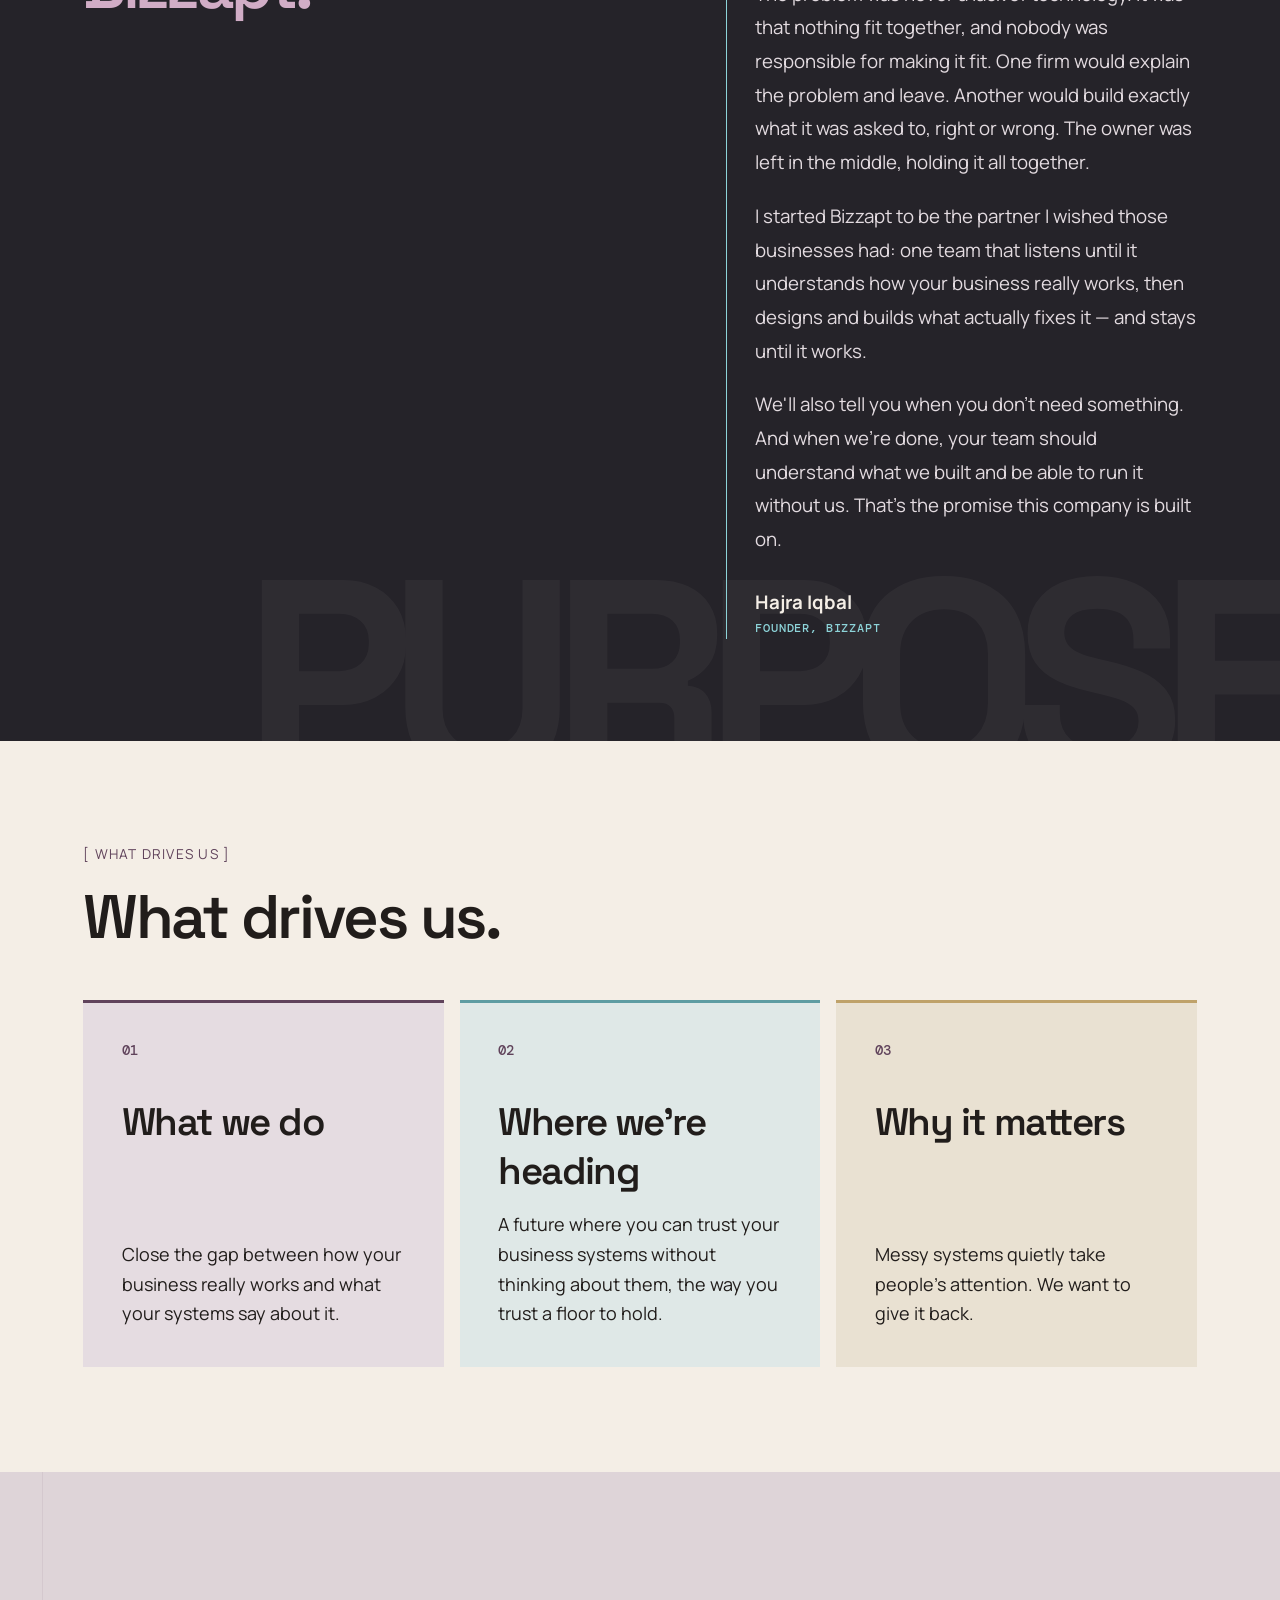
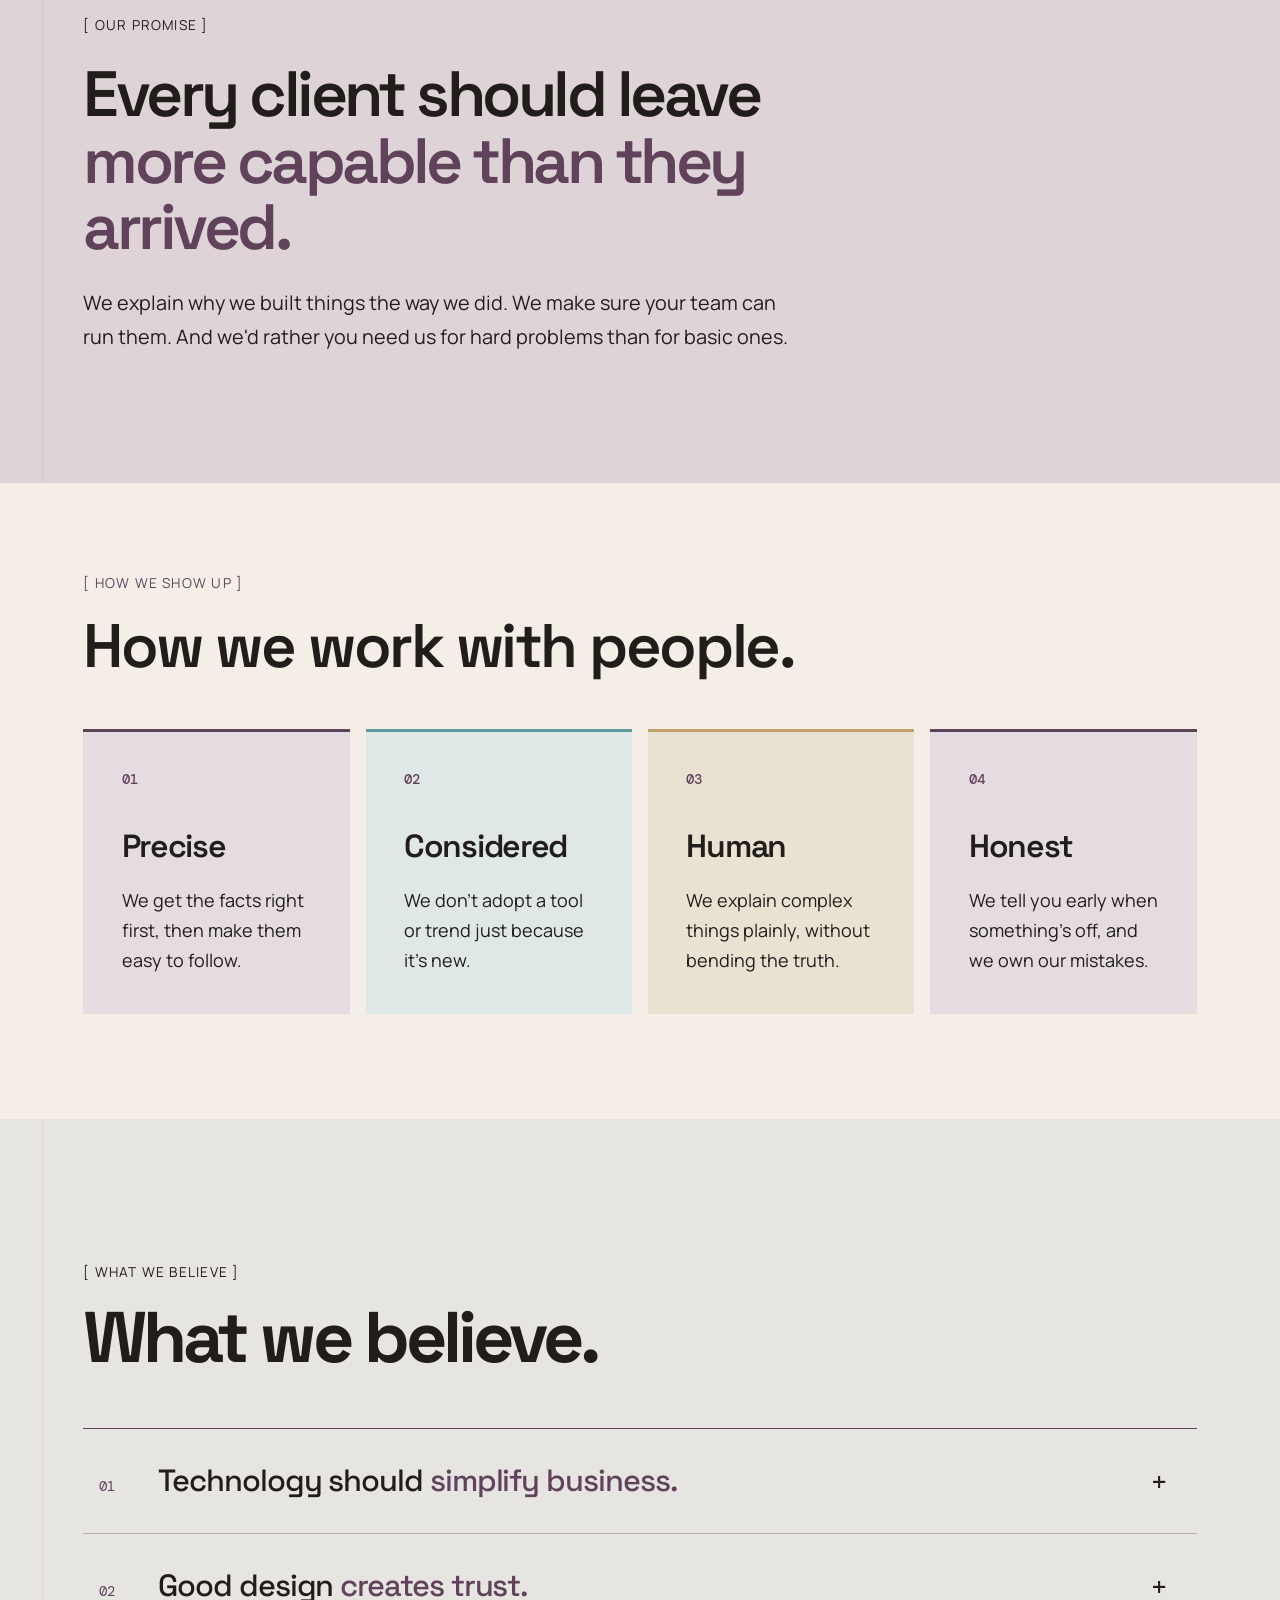
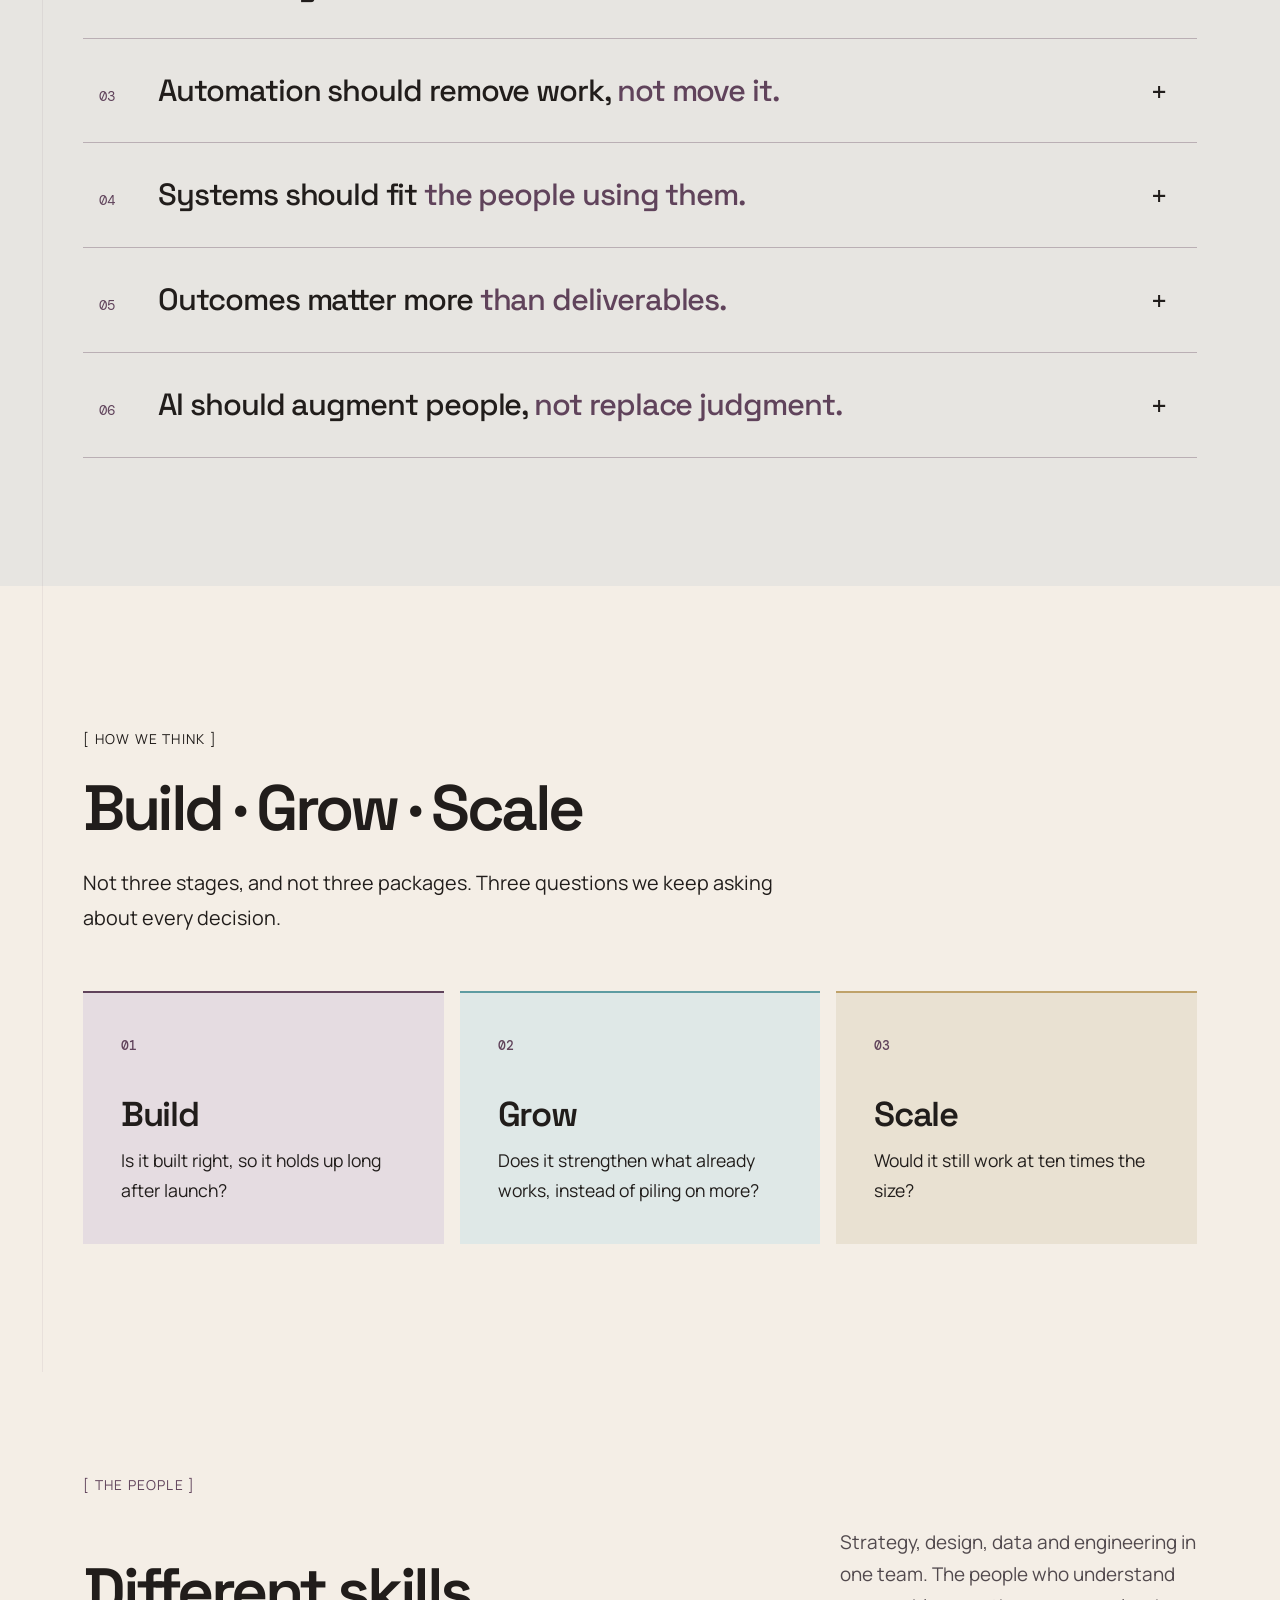
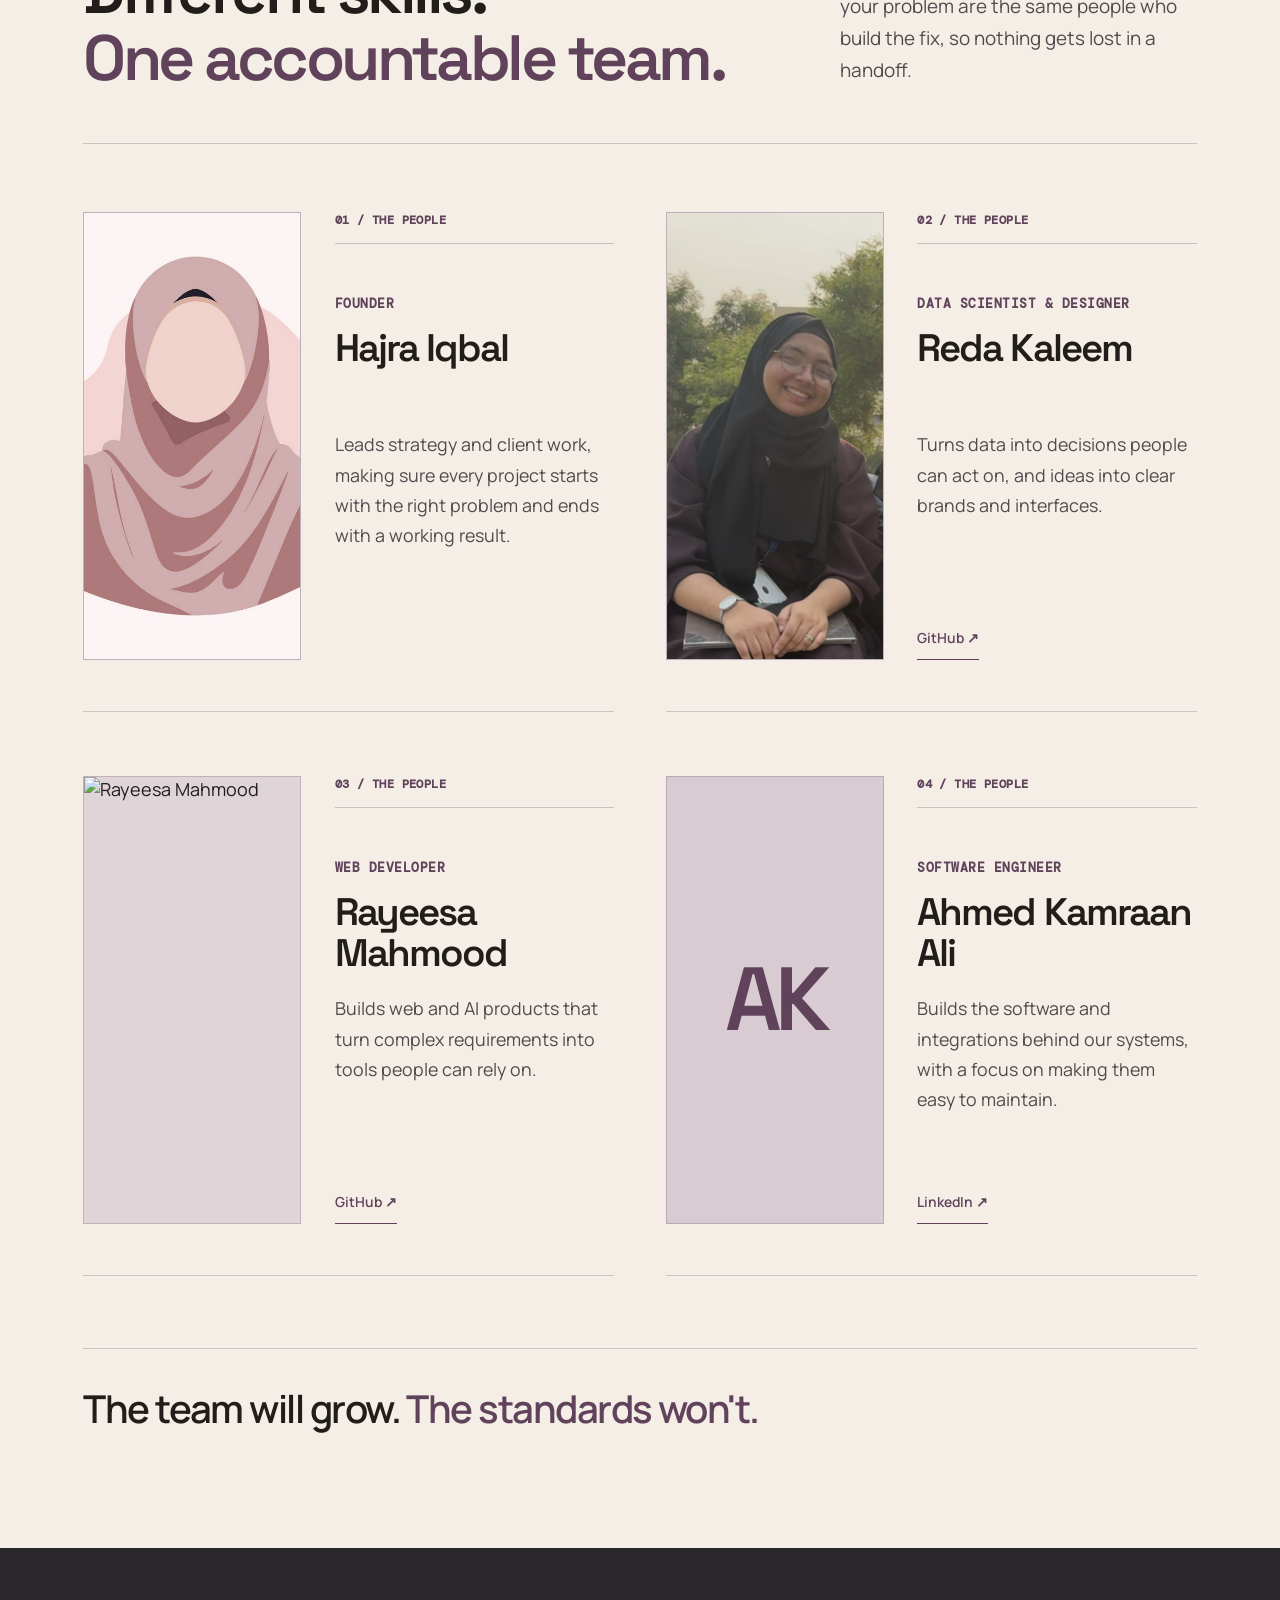
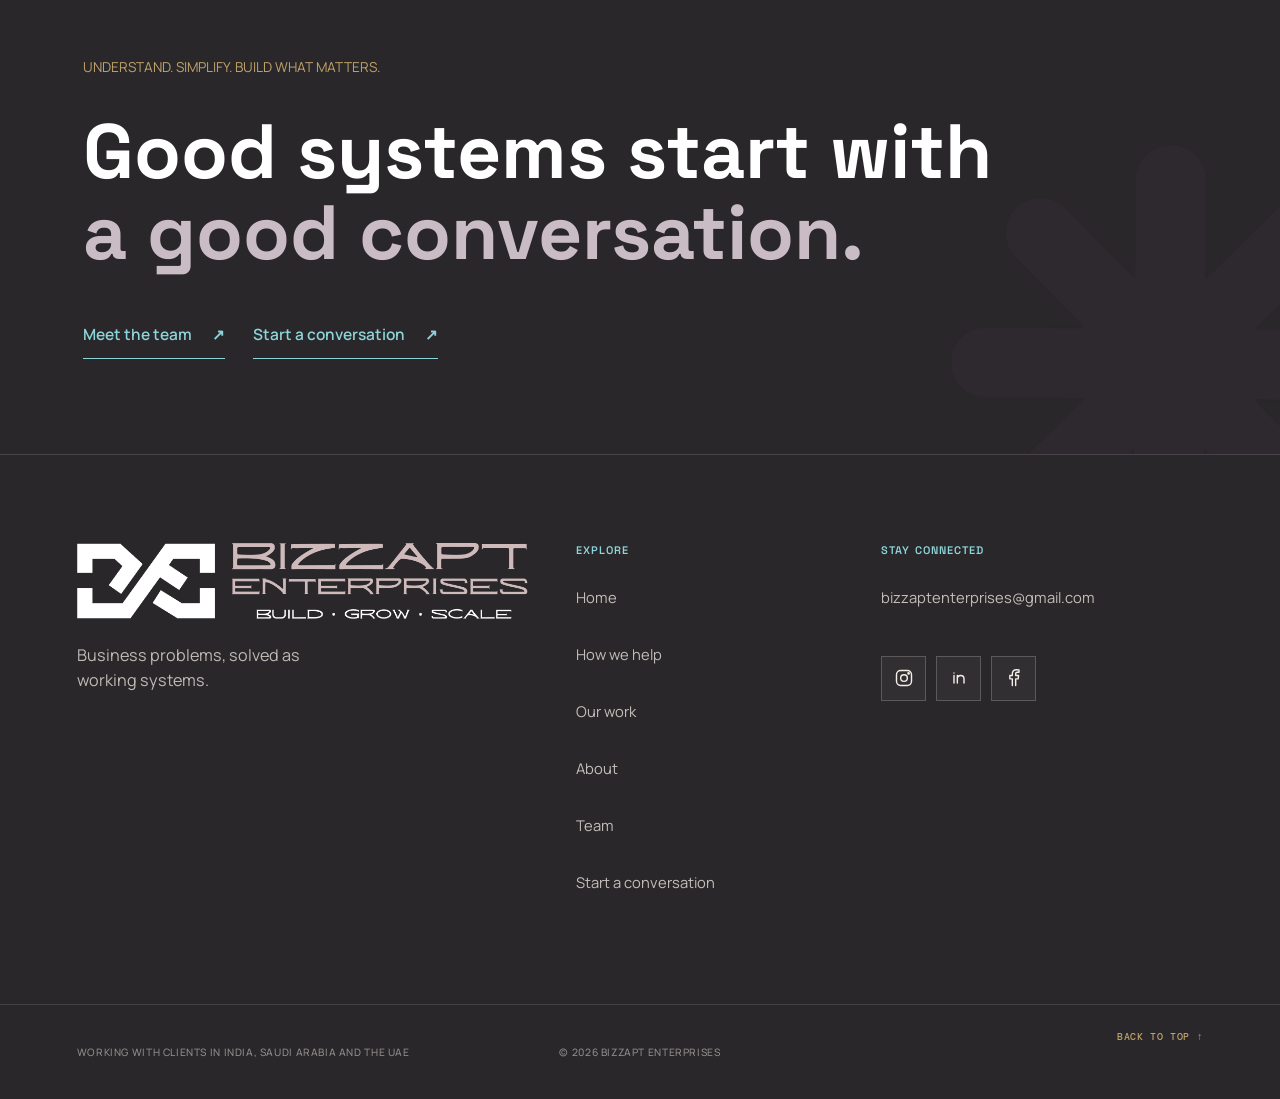
==== commit 028627ac: "Finalize responsive headline and refresh asset caches" ====
--- a/about.html
+++ b/about.html
@@ -13,7 +13,7 @@
 <link crossorigin="" href="https://fonts.gstatic.com" rel="preconnect"/>
 <link href="https://fonts.googleapis.com/css2?family=DM+Mono:wght@400;500&amp;family=Manrope:wght@400;500;600;700;800&amp;family=Space+Grotesk:wght@400;500;600;700&amp;display=swap" rel="stylesheet"/>
 <link href="styles.css" rel="stylesheet"/>
-<link href="connections.css?v=logo-spin-10" rel="stylesheet"/><meta content="Bizzapt" property="og:site_name"/><meta content="website" property="og:type"/><meta content="About — Bizzapt" property="og:title"/><meta content="Why Bizzapt exists: to make the systems behind a business simpler, so the people running it get their time and attention back." property="og:description"/><meta content="https://bizzapt-web.vercel.app/assets/bizzapt-social.png" property="og:image"/>
+<link href="connections.css?v=spec-1" rel="stylesheet"/><meta content="Bizzapt" property="og:site_name"/><meta content="website" property="og:type"/><meta content="About — Bizzapt" property="og:title"/><meta content="Why Bizzapt exists: to make the systems behind a business simpler, so the people running it get their time and attention back." property="og:description"/><meta content="https://bizzapt-web.vercel.app/assets/bizzapt-social.png" property="og:image"/>
 <meta content="1733" property="og:image:width"/>
 <meta content="907" property="og:image:height"/>
 <meta content="Bizzapt. Understand first. Simplify second. Build what matters." property="og:image:alt"/>
@@ -21,7 +21,7 @@
 <meta content="About — Bizzapt" name="twitter:title"/>
 <meta content="Why Bizzapt exists: to make the systems behind a business simpler, so the people running it get their time and attention back." name="twitter:description"/>
 <meta content="https://bizzapt-web.vercel.app/assets/bizzapt-social.png" name="twitter:image"/>
-<link href="typography.css?v=1" rel="stylesheet"/><link as="image" href="assets/brand-logo-dark.png" rel="preload"/><link href="spacing.css?v=1" rel="stylesheet"/><link href="readability.css?v=1" rel="stylesheet"/><link href="about-refresh.css?v=3" rel="stylesheet"/><link href="team-refresh.css?v=2" rel="stylesheet"/><link href="about-spec.css?v=1" rel="stylesheet"/></head>
+<link href="typography.css?v=1" rel="stylesheet"/><link as="image" href="assets/brand-logo-dark.png" rel="preload"/><link href="spacing.css?v=1" rel="stylesheet"/><link href="readability.css?v=1" rel="stylesheet"/><link href="about-refresh.css?v=3" rel="stylesheet"/><link href="team-refresh.css?v=2" rel="stylesheet"/><link href="about-spec.css?v=2" rel="stylesheet"/></head>
 <body class="inner-page connected-site team-page about-page"><a class="skip-link" href="#main-content">Skip to main content</a>
 <div aria-hidden="true" class="noise"></div>
 <header class="site-header">
@@ -75,6 +75,6 @@
 </div>
 <div class="footer-bottom"><p>Working with clients in India, Saudi Arabia and the UAE</p><p>© <span class="current-year">2026</span> Bizzapt Enterprises</p><a href="#main-content">BACK TO TOP ↑</a></div>
 </footer>
-<script src="script.js?v=editorial-2" type="module"></script>
+<script src="script.js?v=spec-1" type="module"></script>
 <script src="connections.js" type="module"></script><script src="nav-glass.mjs?v=2" type="module"></script></body>
 </html>
--- a/about-spec.css
+++ b/about-spec.css
@@ -1,5 +1,5 @@
 /* The founder and team now live within About's existing editorial system. */
-.connected-site.about-page .about-intro h1 { font-size: clamp(3.1rem,5.3vw,5.7rem); max-width: 1300px; }
+.connected-site.about-page .about-intro h1 { font-size: clamp(3.1rem,4.8vw,5.3rem); max-width: 1300px; }
 .connected-site.about-page .founder-note { align-items: start; }
 .connected-site.about-page .founder-note blockquote > p + p { margin-top: 20px; }
 .connected-site.about-page .about-drives { padding-top: clamp(78px,8vw,120px); background: #f4eee6; }
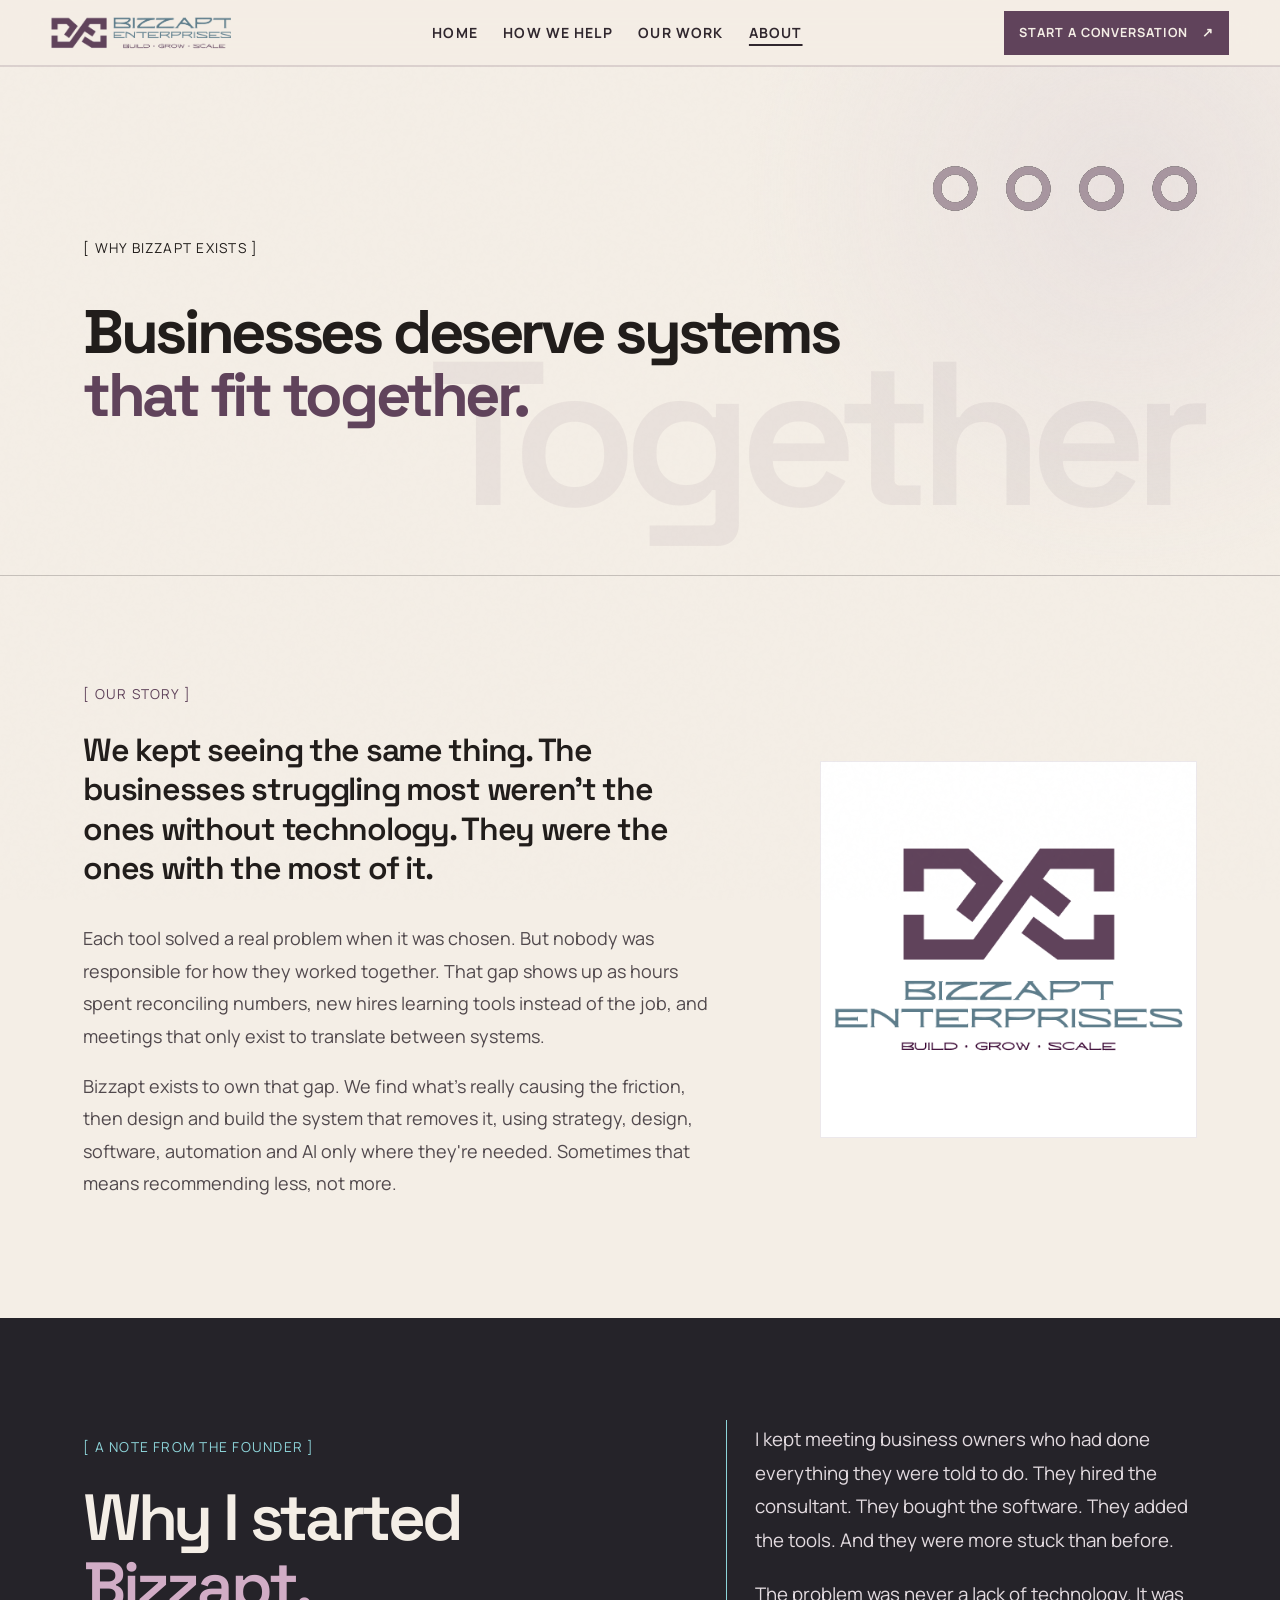
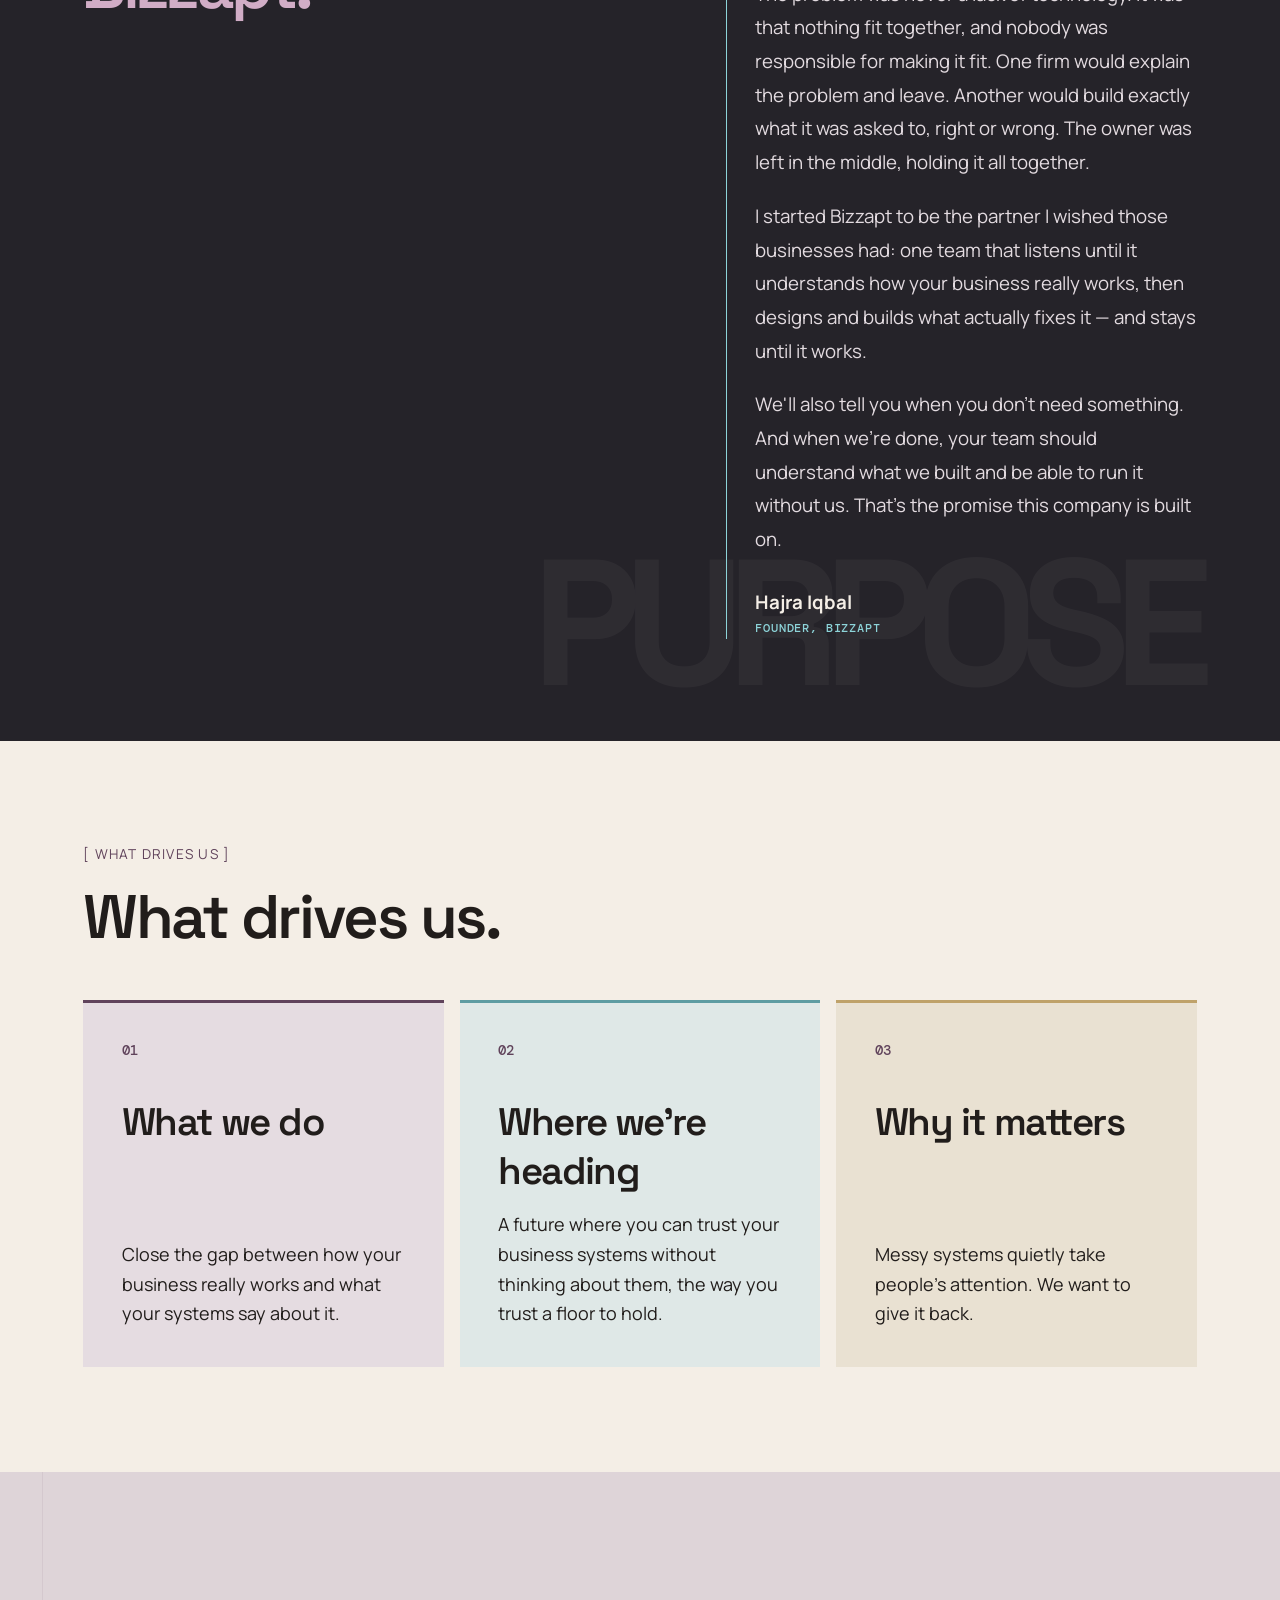
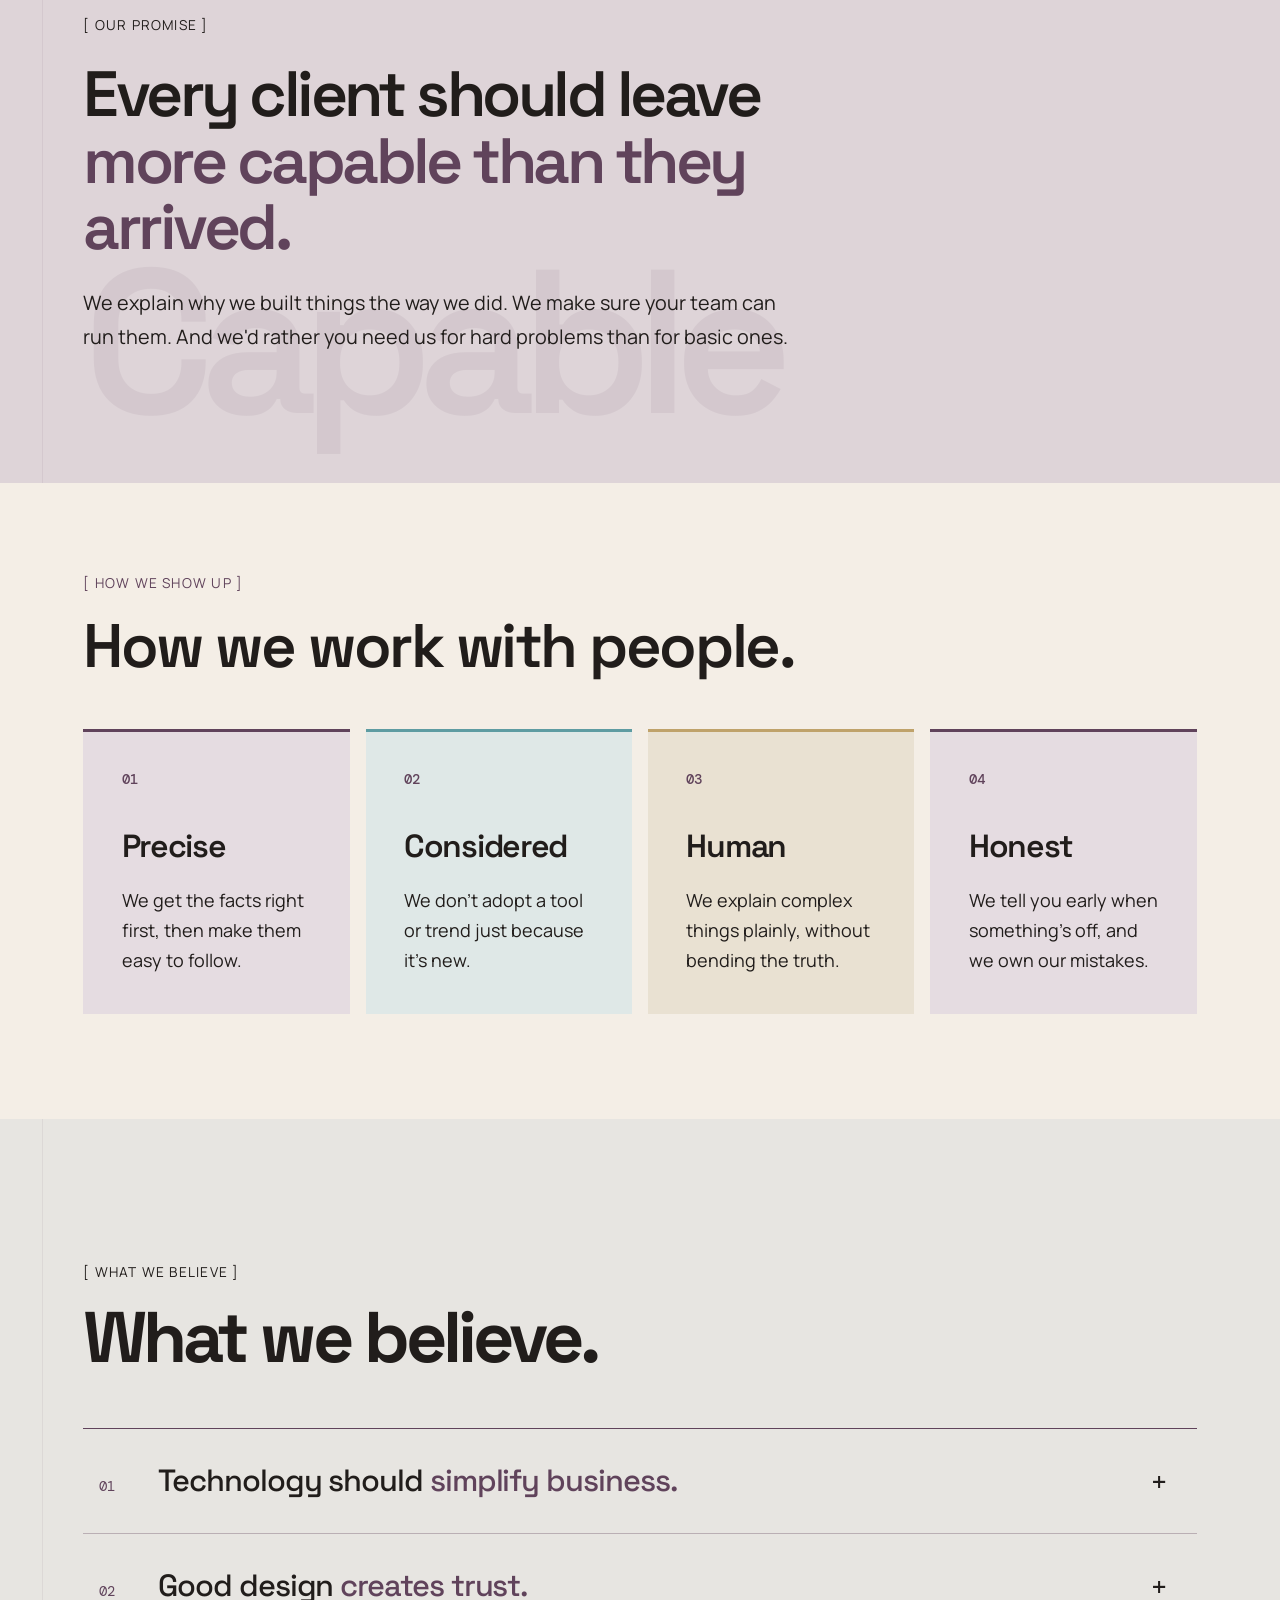
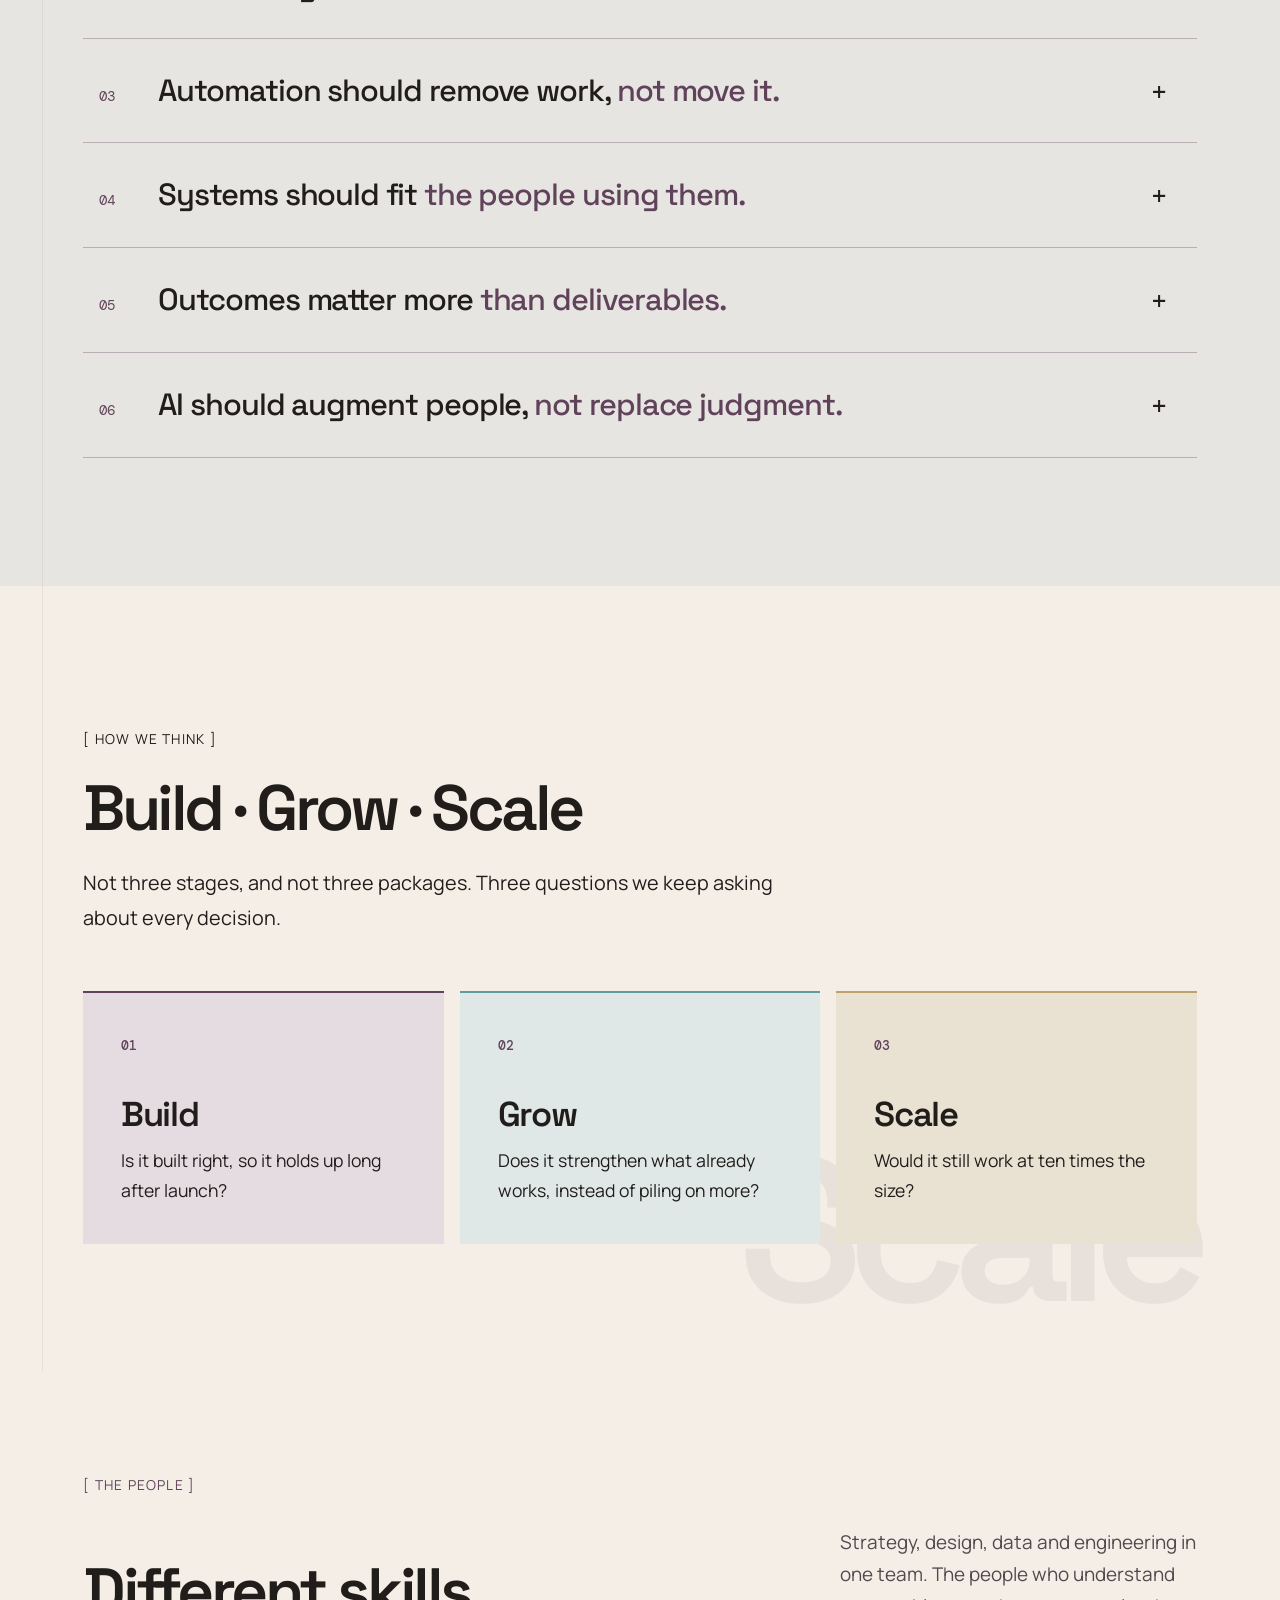
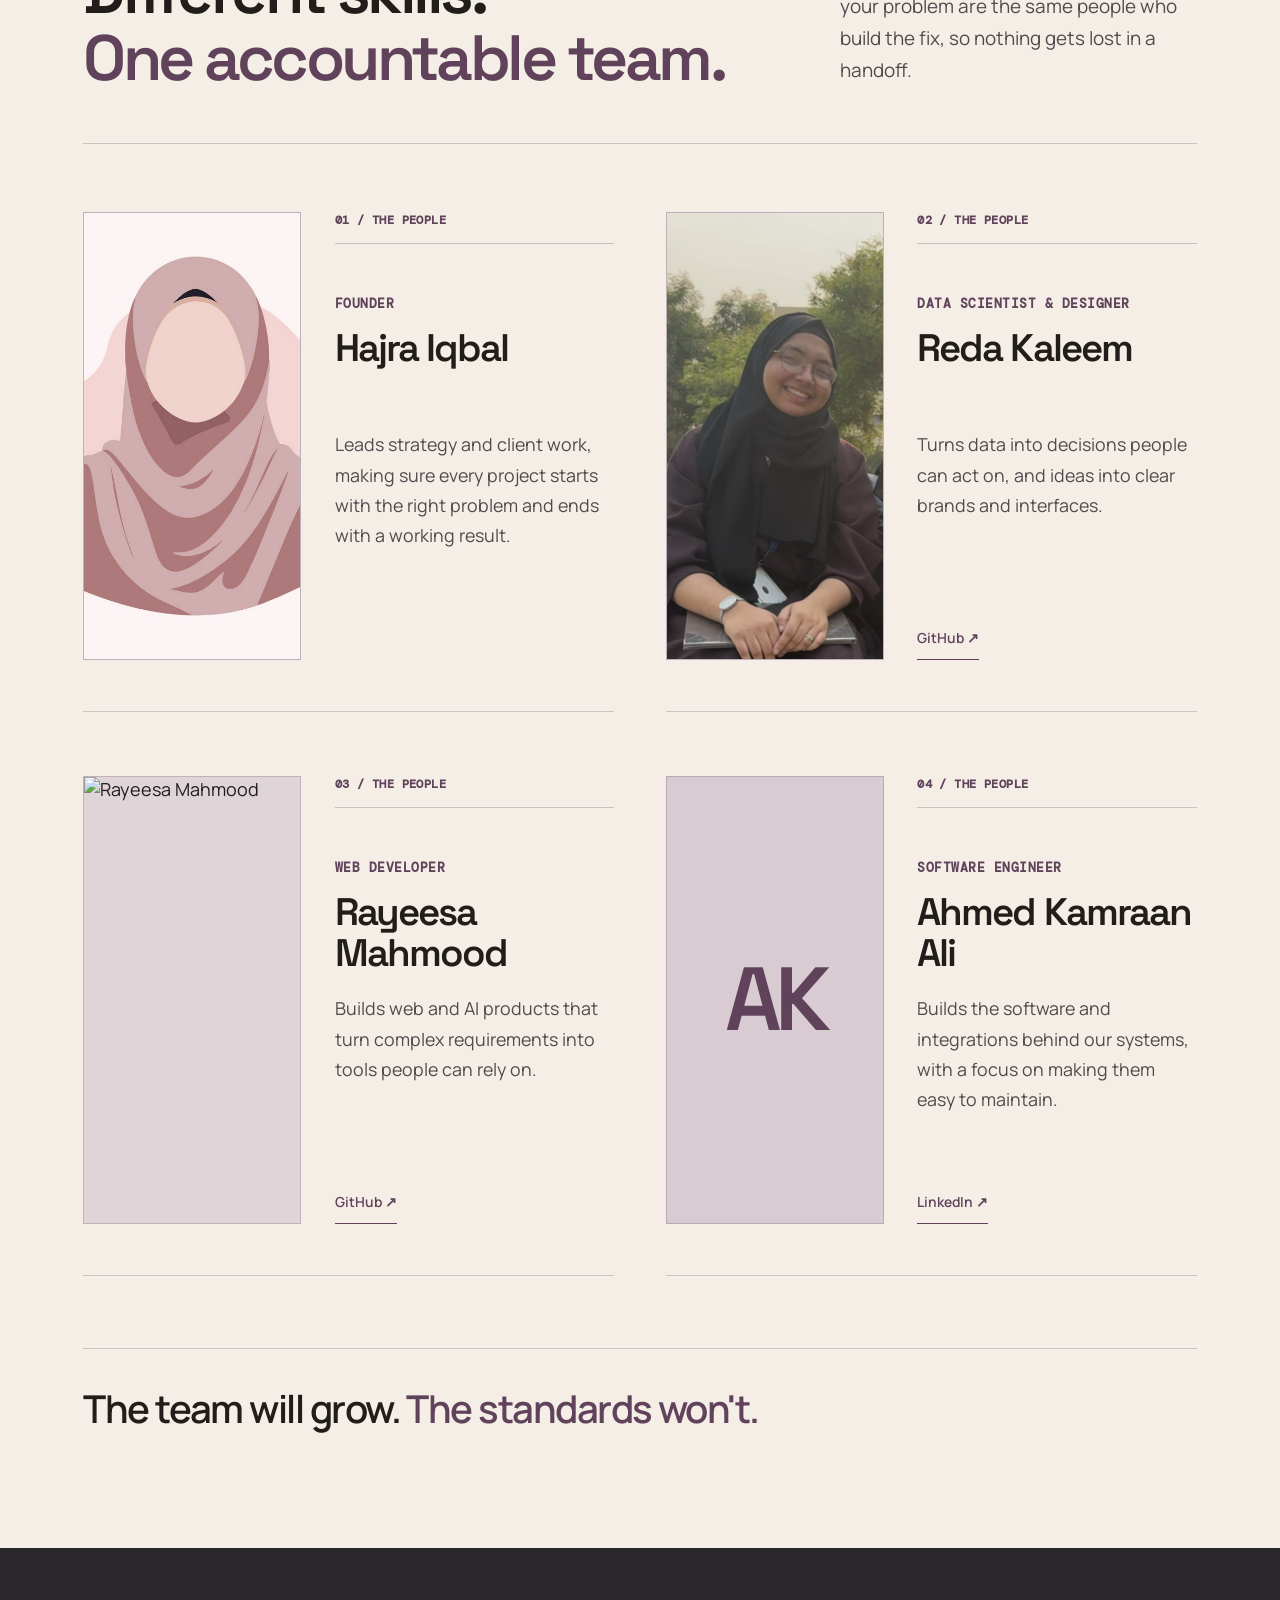
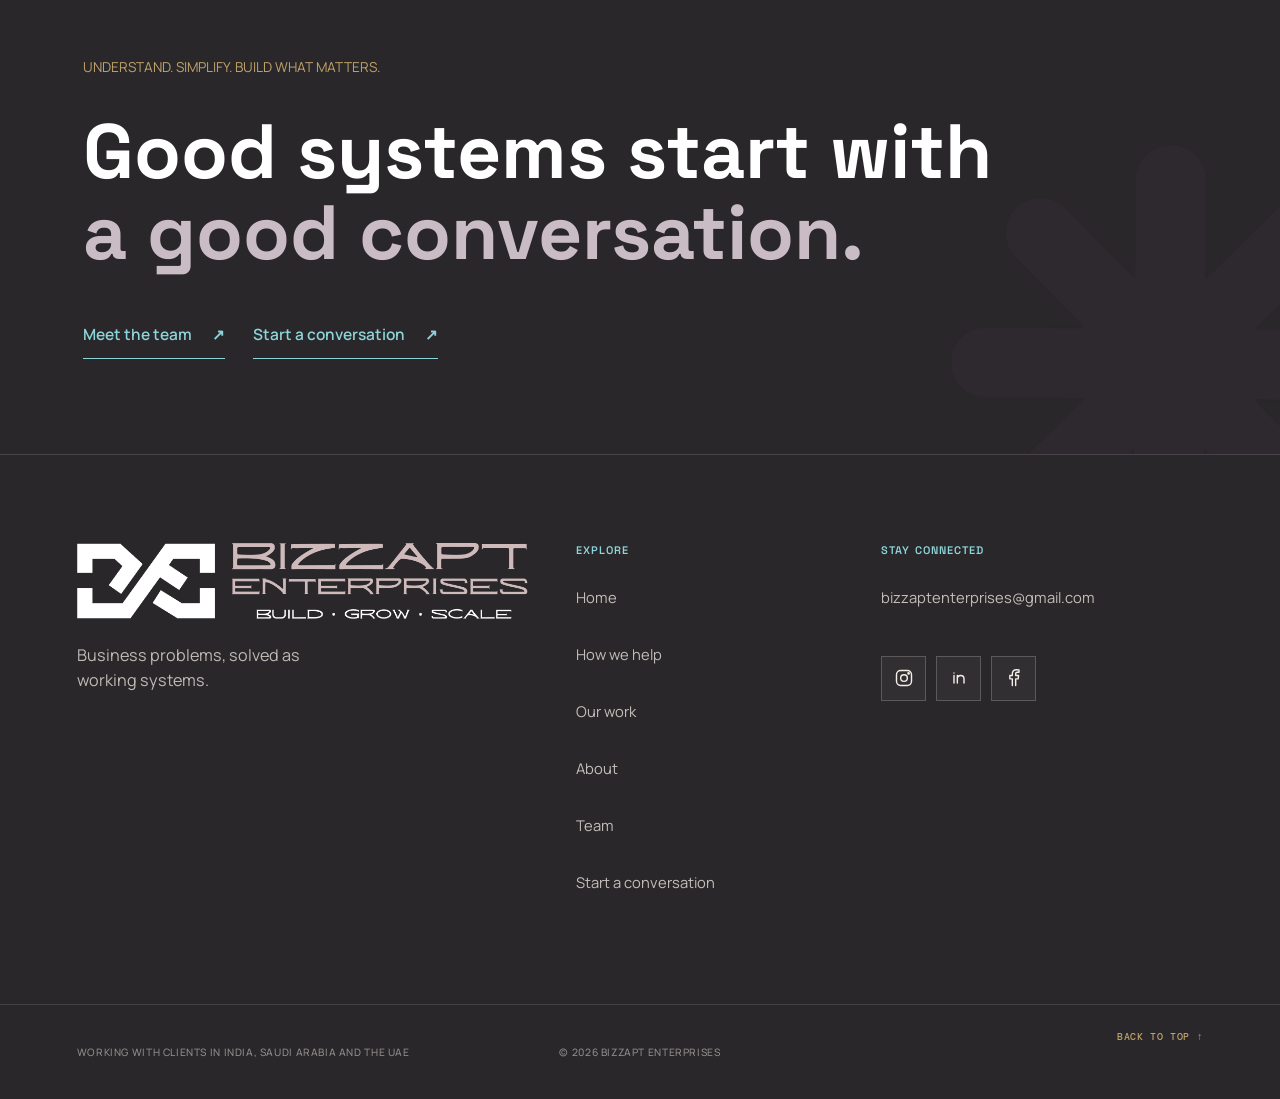
==== commit 5a9ecc7c: "Add restrained editorial accents to About page" ====
--- a/about.html
+++ b/about.html
@@ -21,7 +21,7 @@
 <meta content="About — Bizzapt" name="twitter:title"/>
 <meta content="Why Bizzapt exists: to make the systems behind a business simpler, so the people running it get their time and attention back." name="twitter:description"/>
 <meta content="https://bizzapt-web.vercel.app/assets/bizzapt-social.png" name="twitter:image"/>
-<link href="typography.css?v=1" rel="stylesheet"/><link as="image" href="assets/brand-logo-dark.png" rel="preload"/><link href="spacing.css?v=1" rel="stylesheet"/><link href="readability.css?v=1" rel="stylesheet"/><link href="about-refresh.css?v=3" rel="stylesheet"/><link href="team-refresh.css?v=2" rel="stylesheet"/><link href="about-spec.css?v=2" rel="stylesheet"/></head>
+<link href="typography.css?v=1" rel="stylesheet"/><link as="image" href="assets/brand-logo-dark.png" rel="preload"/><link href="spacing.css?v=1" rel="stylesheet"/><link href="readability.css?v=1" rel="stylesheet"/><link href="about-refresh.css?v=3" rel="stylesheet"/><link href="team-refresh.css?v=2" rel="stylesheet"/><link href="about-spec.css?v=3" rel="stylesheet"/><link href="cursor-dot.css?v=4" rel="stylesheet"/></head>
 <body class="inner-page connected-site team-page about-page"><a class="skip-link" href="#main-content">Skip to main content</a>
 <div aria-hidden="true" class="noise"></div>
 <header class="site-header">
@@ -35,7 +35,7 @@
 <a class="nav-cta" href="index.html#contact">Start a conversation <span aria-hidden="true">↗</span></a>
 </header>
 <main id="main-content" tabindex="-1">
-<section aria-labelledby="about-title" class="about-intro">
+<section aria-labelledby="about-title" class="about-intro"><span aria-hidden="true" class="about-background-word">Together</span>
 <p class="section-tag">[ WHY BIZZAPT EXISTS ]</p>
 <h1 id="about-title">Businesses deserve systems<br/><em>that fit together.</em></h1>
 </section>
@@ -49,14 +49,14 @@
 <aside aria-label="Bizzapt brand" class="about-brand-card">
 <img alt="Bizzapt" decoding="async" height="500" loading="lazy" src="assets/about-full-logo-light.png" width="500"/>
 </aside>
-</section><section aria-labelledby="founder-note-title" class="founder-note"><span aria-hidden="true" class="founder-wordmark">PURPOSE</span><div class="founder-note-heading"><p class="section-tag">[ A NOTE FROM THE FOUNDER ]</p><h2 id="founder-note-title">Why I started<br/><em>Bizzapt.</em></h2></div><blockquote><p>I kept meeting business owners who had done everything they were told to do. They hired the consultant. They bought the software. They added the tools. And they were more stuck than before.</p><p>The problem was never a lack of technology. It was that nothing fit together, and nobody was responsible for making it fit. One firm would explain the problem and leave. Another would build exactly what it was asked to, right or wrong. The owner was left in the middle, holding it all together.</p><p>I started Bizzapt to be the partner I wished those businesses had: one team that listens until it understands how your business really works, then designs and builds what actually fixes it — and stays until it works.</p><p>We'll also tell you when you don't need something. And when we're done, your team should understand what we built and be able to run it without us. That's the promise this company is built on.</p><div class="founder-note-signature"><strong>Hajra Iqbal</strong><span>Founder, Bizzapt</span></div></blockquote></section><section aria-labelledby="drives-title" class="values-grid about-drives"><header class="about-values-heading"><p class="section-tag">[ WHAT DRIVES US ]</p><h2 id="drives-title">What drives us.</h2></header><article><span>01</span><h2>What we do</h2><p>Close the gap between how your business really works and what your systems say about it.</p></article><article><span>02</span><h2>Where we're heading</h2><p>A future where you can trust your business systems without thinking about them, the way you trust a floor to hold.</p></article><article><span>03</span><h2>Why it matters</h2><p>Messy systems quietly take people's attention. We want to give it back.</p></article></section><section aria-labelledby="about-promise-title" class="connected-section about-promise"><p class="section-tag">[ OUR PROMISE ]</p><h2 id="about-promise-title">Every client should leave<br/><em>more capable than they arrived.</em></h2><p>We explain why we built things the way we did. We make sure your team can run them. And we'd rather you need us for hard problems than for basic ones.</p></section>
+</section><section aria-labelledby="founder-note-title" class="founder-note"><span aria-hidden="true" class="founder-wordmark">PURPOSE</span><div class="founder-note-heading"><p class="section-tag">[ A NOTE FROM THE FOUNDER ]</p><h2 id="founder-note-title">Why I started<br/><em>Bizzapt.</em></h2></div><blockquote><p>I kept meeting business owners who had done everything they were told to do. They hired the consultant. They bought the software. They added the tools. And they were more stuck than before.</p><p>The problem was never a lack of technology. It was that nothing fit together, and nobody was responsible for making it fit. One firm would explain the problem and leave. Another would build exactly what it was asked to, right or wrong. The owner was left in the middle, holding it all together.</p><p>I started Bizzapt to be the partner I wished those businesses had: one team that listens until it understands how your business really works, then designs and builds what actually fixes it — and stays until it works.</p><p>We'll also tell you when you don't need something. And when we're done, your team should understand what we built and be able to run it without us. That's the promise this company is built on.</p><div class="founder-note-signature"><strong>Hajra Iqbal</strong><span>Founder, Bizzapt</span></div></blockquote></section><section aria-labelledby="drives-title" class="values-grid about-drives"><header class="about-values-heading"><p class="section-tag">[ WHAT DRIVES US ]</p><h2 id="drives-title">What drives us.</h2></header><article><span>01</span><h2>What we do</h2><p>Close the gap between how your business really works and what your systems say about it.</p></article><article><span>02</span><h2>Where we're heading</h2><p>A future where you can trust your business systems without thinking about them, the way you trust a floor to hold.</p></article><article><span>03</span><h2>Why it matters</h2><p>Messy systems quietly take people's attention. We want to give it back.</p></article></section><section aria-labelledby="about-promise-title" class="connected-section about-promise"><span aria-hidden="true" class="about-background-word">Capable</span><p class="section-tag">[ OUR PROMISE ]</p><h2 id="about-promise-title">Every client should leave<br/><em>more capable than they arrived.</em></h2><p>We explain why we built things the way we did. We make sure your team can run them. And we'd rather you need us for hard problems than for basic ones.</p></section>
 <section aria-labelledby="about-values-title" class="values-grid">
 <header class="about-values-heading"><p class="section-tag">[ HOW WE SHOW UP ]</p><h2 id="about-values-title">How we work with people.</h2></header>
 
 
 
 <article><span>01</span><h2>Precise</h2><p>We get the facts right first, then make them easy to follow.</p></article><article><span>02</span><h2>Considered</h2><p>We don't adopt a tool or trend just because it's new.</p></article><article><span>03</span><h2>Human</h2><p>We explain complex things plainly, without bending the truth.</p></article><article><span>04</span><h2>Honest</h2><p>We tell you early when something's off, and we own our mistakes.</p></article></section>
-<section aria-labelledby="philosophy-title" class="connected-section philosophy"><header><p class="section-tag">[ WHAT WE BELIEVE ]</p><h2 id="philosophy-title">What we believe.</h2></header><div class="belief-list"><details class="belief"><summary><span>01</span><h3>Technology should <em>simplify business.</em></h3><b aria-hidden="true">+</b></summary><p>If a tool needs more attention than the problem it replaced, it has failed.</p></details><details class="belief"><summary><span>02</span><h3>Good design <em>creates trust.</em></h3><b aria-hidden="true">+</b></summary><p>People decide whether to trust something long before they read the details.</p></details><details class="belief"><summary><span>03</span><h3>Automation should remove work, <em>not move it.</em></h3><b aria-hidden="true">+</b></summary><p>If someone still has to check every result, it isn't automation yet.</p></details><details class="belief"><summary><span>04</span><h3>Systems should fit <em>the people using them.</em></h3><b aria-hidden="true">+</b></summary><p>Your unusual process often exists for a good reason. The system should respect it.</p></details><details class="belief"><summary><span>05</span><h3>Outcomes matter more <em>than deliverables.</em></h3><b aria-hidden="true">+</b></summary><p>Shipping on time doesn't count if the problem is still there.</p></details><details class="belief"><summary><span>06</span><h3>AI should augment people, <em>not replace judgment.</em></h3><b aria-hidden="true">+</b></summary><p>We keep a person accountable for every decision that matters.</p></details></div></section><section aria-labelledby="thinking-title" class="connected-section about-thinking"><p class="section-tag">[ HOW WE THINK ]</p><h2 id="thinking-title">Build · Grow · Scale</h2><p>Not three stages, and not three packages. Three questions we keep asking about every decision.</p><div class="about-thinking-grid"><article><span>01</span><h3>Build</h3><p>Is it built right, so it holds up long after launch?</p></article><article><span>02</span><h3>Grow</h3><p>Does it strengthen what already works, instead of piling on more?</p></article><article><span>03</span><h3>Scale</h3><p>Would it still work at ten times the size?</p></article></div></section>
+<section aria-labelledby="philosophy-title" class="connected-section philosophy"><header><p class="section-tag">[ WHAT WE BELIEVE ]</p><h2 id="philosophy-title">What we believe.</h2></header><div class="belief-list"><details class="belief"><summary><span>01</span><h3>Technology should <em>simplify business.</em></h3><b aria-hidden="true">+</b></summary><p>If a tool needs more attention than the problem it replaced, it has failed.</p></details><details class="belief"><summary><span>02</span><h3>Good design <em>creates trust.</em></h3><b aria-hidden="true">+</b></summary><p>People decide whether to trust something long before they read the details.</p></details><details class="belief"><summary><span>03</span><h3>Automation should remove work, <em>not move it.</em></h3><b aria-hidden="true">+</b></summary><p>If someone still has to check every result, it isn't automation yet.</p></details><details class="belief"><summary><span>04</span><h3>Systems should fit <em>the people using them.</em></h3><b aria-hidden="true">+</b></summary><p>Your unusual process often exists for a good reason. The system should respect it.</p></details><details class="belief"><summary><span>05</span><h3>Outcomes matter more <em>than deliverables.</em></h3><b aria-hidden="true">+</b></summary><p>Shipping on time doesn't count if the problem is still there.</p></details><details class="belief"><summary><span>06</span><h3>AI should augment people, <em>not replace judgment.</em></h3><b aria-hidden="true">+</b></summary><p>We keep a person accountable for every decision that matters.</p></details></div></section><section aria-labelledby="thinking-title" class="connected-section about-thinking"><span aria-hidden="true" class="about-background-word">Scale</span><p class="section-tag">[ HOW WE THINK ]</p><h2 id="thinking-title">Build · Grow · Scale</h2><p>Not three stages, and not three packages. Three questions we keep asking about every decision.</p><div class="about-thinking-grid"><article><span>01</span><h3>Build</h3><p>Is it built right, so it holds up long after launch?</p></article><article><span>02</span><h3>Grow</h3><p>Does it strengthen what already works, instead of piling on more?</p></article><article><span>03</span><h3>Scale</h3><p>Would it still work at ten times the size?</p></article></div></section>
 <section aria-labelledby="team-directory-title" class="team-grid team-directory" id="team"><header class="team-directory-head"><p class="section-tag">[ THE PEOPLE ]</p><h2 id="team-directory-title">Different skills.<br/><em>One accountable team.</em></h2><p>Strategy, design, data and engineering in one team. The people who understand your problem are the same people who build the fix, so nothing gets lost in a handoff.</p></header><article class="person-card profile-card"><div class="profile-portrait"><img alt="Hajra Iqbal" decoding="async" loading="lazy" src="assets/team/hajra-iqbal.jpg"/></div><div class="profile-summary"><span>FOUNDER</span><h2>Hajra Iqbal</h2><p>Leads strategy and client work, making sure every project starts with the right problem and ends with a working result.</p><div class="profile-links"><!-- TODO: Add the verified LinkedIn URL when supplied. --></div></div></article><article class="person-card profile-card"><div class="profile-portrait"><img alt="Reda Kaleem" decoding="async" loading="lazy" src="assets/team/reda-kaleem-portrait.png"/></div><div class="profile-summary"><span>DATA SCIENTIST &amp; DESIGNER</span><h2>Reda Kaleem</h2><p>Turns data into decisions people can act on, and ideas into clear brands and interfaces.</p><div class="profile-links"><!-- TODO: Add the verified LinkedIn URL when supplied. --><a href="https://github.com/RedaKaleem" rel="noopener noreferrer" target="_blank">GitHub ↗</a></div></div></article><article class="person-card profile-card"><div class="profile-portrait"><img alt="Rayeesa Mahmood" decoding="async" loading="lazy" src="https://avatars.githubusercontent.com/u/151394585?v=4"/></div><div class="profile-summary"><span>WEB DEVELOPER</span><h2>Rayeesa Mahmood</h2><p>Builds web and AI products that turn complex requirements into tools people can rely on.</p><div class="profile-links"><!-- TODO: Add the verified LinkedIn URL when supplied. --><a href="https://github.com/RayeesaMahmood" rel="noopener noreferrer" target="_blank">GitHub ↗</a></div></div></article><article class="person-card profile-card"><div class="profile-portrait initials-portrait"><span aria-hidden="true" class="member-initials">AK</span></div><div class="profile-summary"><span>SOFTWARE ENGINEER</span><h2>Ahmed Kamraan Ali</h2><p>Builds the software and integrations behind our systems, with a focus on making them easy to maintain.</p><div class="profile-links"><a href="https://www.linkedin.com/in/ahmed-kamraan-ali-a7b137203" rel="noopener noreferrer" target="_blank">LinkedIn ↗</a></div></div></article><p class="team-standard">The team will grow. <em>The standards won't.</em></p><!-- TODO: Replace current portraits and initials when matching approved portraits for all four team members are supplied. --></section><section aria-labelledby="manifesto-title" class="about-manifesto">
 <p>UNDERSTAND. SIMPLIFY. BUILD WHAT MATTERS.</p>
 <h2 id="manifesto-title">Good systems start with<br/><em>a good conversation.</em></h2>
@@ -76,5 +76,5 @@
 <div class="footer-bottom"><p>Working with clients in India, Saudi Arabia and the UAE</p><p>© <span class="current-year">2026</span> Bizzapt Enterprises</p><a href="#main-content">BACK TO TOP ↑</a></div>
 </footer>
 <script src="script.js?v=spec-1" type="module"></script>
-<script src="connections.js" type="module"></script><script src="nav-glass.mjs?v=2" type="module"></script></body>
+<script src="connections.js" type="module"></script><script src="nav-glass.mjs?v=2" type="module"></script><script src="cursor-dot.mjs?v=4" type="module"></script></body>
 </html>
--- a/about-spec.css
+++ b/about-spec.css
@@ -1,5 +1,38 @@
 /* The founder and team now live within About's existing editorial system. */
 .connected-site.about-page .about-intro h1 { font-size: clamp(3.1rem,4.8vw,5.3rem); max-width: 1300px; }
+/* Large, quiet words echo the home page without competing with the story. */
+.about-page :is(.about-intro, .about-promise, .about-thinking) {
+  position: relative;
+  isolation: isolate;
+  overflow: hidden;
+}
+.about-page :is(.about-intro, .about-promise, .about-thinking) > :not(.about-background-word) {
+  position: relative;
+  z-index: 1;
+}
+.about-page .about-background-word {
+  position: absolute;
+  z-index: 0;
+  right: var(--gutter);
+  bottom: clamp(20px, 3vw, 48px);
+  width: max-content;
+  color: #60435b;
+  font: 600 clamp(6rem, 16vw, 17rem)/1 var(--display);
+  letter-spacing: -.075em;
+  opacity: .065;
+  white-space: nowrap;
+  pointer-events: none;
+  user-select: none;
+}
+.about-page .about-promise .about-background-word { left: var(--gutter); right: auto; opacity: .075; }
+.about-page .about-thinking .about-background-word { opacity: .075; }
+/* Keep the existing founder signature inside the dark panel, too. */
+.about-page .founder-wordmark {
+  right: var(--gutter);
+  bottom: 28px;
+  font-size: clamp(6rem, 14vw, 15rem);
+  line-height: 1;
+}
 .connected-site.about-page .founder-note { align-items: start; }
 .connected-site.about-page .founder-note blockquote > p + p { margin-top: 20px; }
 .connected-site.about-page .about-drives { padding-top: clamp(78px,8vw,120px); background: #f4eee6; }
@@ -35,4 +68,4 @@
 .about-page .about-manifesto-actions a:hover { color: #f4eee6; border-color: #f4eee6; }
 @media (max-width: 1100px) { .connected-site.about-page .values-grid:not(.about-drives) { grid-template-columns: repeat(2,minmax(0,1fr)); } }
 @media (max-width: 760px) { .connected-site.about-page .founder-note blockquote > p { font-size: 1rem; } .about-page .about-thinking-grid { grid-template-columns: 1fr; } .about-page .about-thinking-grid article { min-height: 0; } }
-@media (max-width: 600px) { .connected-site.about-page .values-grid:not(.about-drives) { grid-template-columns: 1fr; } .about-page .about-manifesto-actions { gap: 10px 24px; } }
+@media (max-width: 600px) { .about-page .about-background-word { font-size: clamp(3.5rem, 17vw, 6.5rem); bottom: 18px; opacity: .055; } .about-page .founder-wordmark { font-size: 16vw; bottom: 18px; } .connected-site.about-page .values-grid:not(.about-drives) { grid-template-columns: 1fr; } .about-page .about-manifesto-actions { gap: 10px 24px; } }
--- a/cursor-dot.css
+++ b/cursor-dot.css
@@ -0,0 +1,43 @@
+@media (hover: hover) and (pointer: fine) {
+  .has-custom-cursor, .has-custom-cursor * { cursor: none !important; }
+  .has-custom-cursor :is(input, textarea, [contenteditable="true"]) { cursor: text !important; }
+
+  .cursor-dot {
+    position: fixed;
+    top: 0;
+    left: 0;
+    z-index: 2147483647;
+    width: 6px;
+    height: 6px;
+    border-radius: 50%;
+    background: currentColor;
+    color: #60435b;
+    pointer-events: none;
+    opacity: 0;
+    transform: translate3d(-30px, -30px, 0);
+    transition: opacity 140ms ease, color 180ms ease;
+  }
+
+  .cursor-dot::before {
+    content: '';
+    position: absolute;
+    left: 50%;
+    top: 50%;
+    width: 18px;
+    height: 18px;
+    border: 1px solid currentColor;
+    border-radius: 50%;
+    opacity: .42;
+    transform: translate(-50%, -50%) scale(1);
+    transition: transform 220ms cubic-bezier(.2, .6, .3, 1), opacity 220ms ease;
+  }
+
+  .cursor-dot.is-visible { opacity: 1; }
+  .cursor-dot.is-gold { color: #d6b675; }
+  .cursor-dot.is-interactive::before { opacity: .68; transform: translate(-50%, -50%) scale(1.35); }
+  .cursor-dot.is-over-text { opacity: 0; }
+}
+
+@media (prefers-reduced-motion: reduce) {
+  .cursor-dot, .cursor-dot::before { transition: none; }
+}
